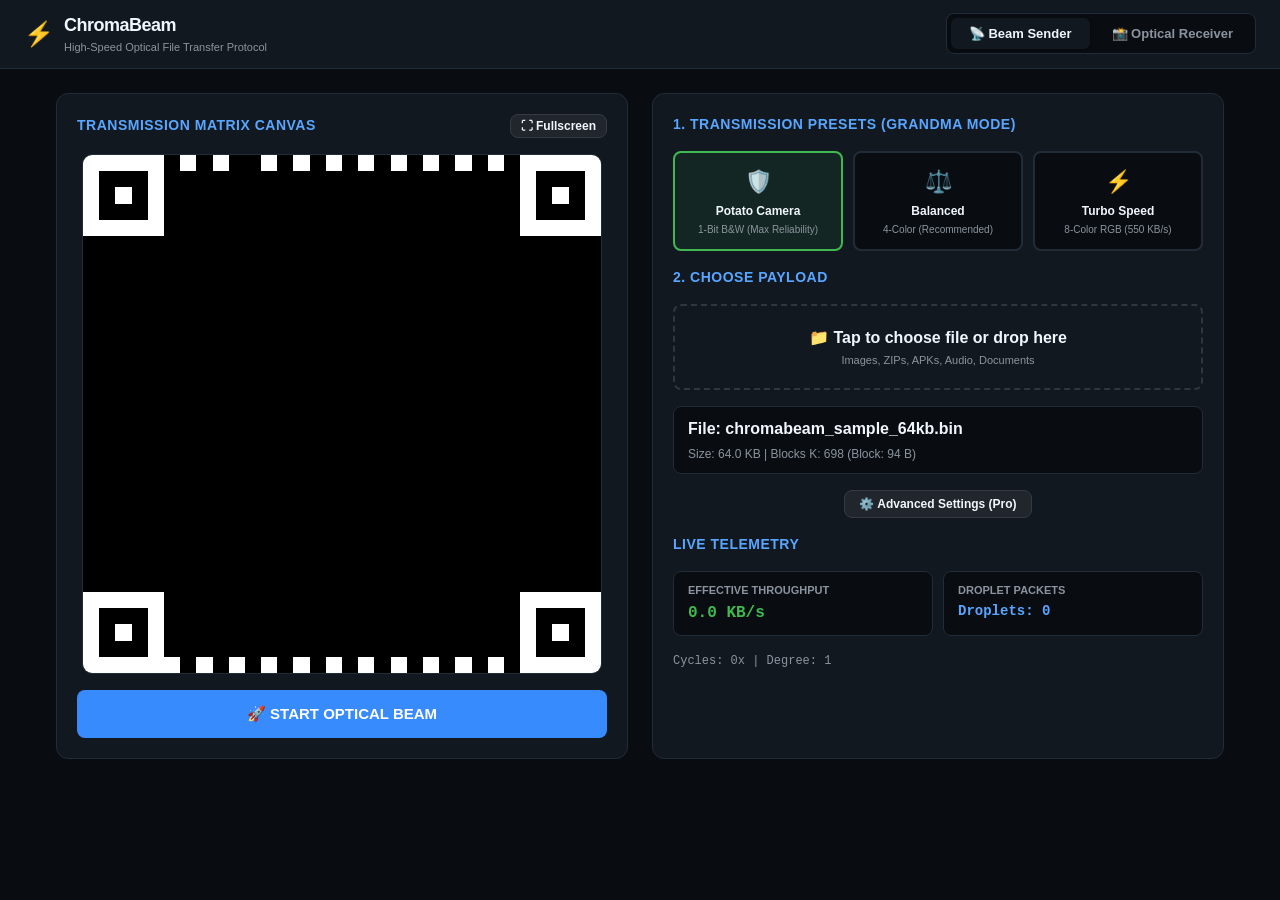
==== chromabeam_offline.html @ 7f6efbd4 "fix(vision): Replace broken 1D/contrast bounds with 2D cross-checked scanline locator and universal " ====
<!DOCTYPE html>
<html lang="en">
<head>
    <meta charset="UTF-8">
    <meta name="viewport" content="width=device-width, initial-scale=1.0">
    <title>ChromaBeam — High-Speed Optical File Transfer Protocol</title>
    <meta name="description" content="Ultra-fast optical file transfer through multi-mode animated matrix fountain codes across air-gapped screens and cameras.">
    <style>
/* ChromaBeam Web & Mobile Stylesheet */
:root {
    --bg-dark: #090d12;
    --card-bg: #121820;
    --card-border: #222b38;
    --accent-blue: #388bfd;
    --accent-blue-hover: #58a6ff;
    --accent-green: #2ea043;
    --accent-green-hover: #3fb950;
    --accent-red: #da3633;
    --accent-red-hover: #f85149;
    --text-primary: #f0f6fc;
    --text-secondary: #8b949e;
    --font-stack: -apple-system, BlinkMacSystemFont, "Segoe UI", Roboto, Helvetica, Arial, sans-serif;
    --font-mono: ui-monospace, SFMono-Regular, "SF Mono", Menlo, Consolas, "Liberation Mono", monospace;
}

* {
    box-sizing: border-box;
    margin: 0;
    padding: 0;
}

body {
    background-color: var(--bg-dark);
    color: var(--text-primary);
    font-family: var(--font-stack);
    line-height: 1.5;
    -webkit-font-smoothing: antialiased;
    min-height: 100vh;
    display: flex;
    flex-direction: column;
}

/* Header & Tab Navigation */
header {
    background-color: var(--card-bg);
    border-bottom: 1px solid var(--card-border);
    padding: 12px 24px;
    display: flex;
    align-items: center;
    justify-content: space-between;
    flex-wrap: wrap;
    gap: 16px;
}

.brand {
    display: flex;
    align-items: center;
    gap: 10px;
}

.brand-icon {
    font-size: 24px;
}

.brand-title {
    font-size: 18px;
    font-weight: 700;
    letter-spacing: -0.5px;
    color: var(--text-primary);
}

.brand-subtitle {
    font-size: 11px;
    color: var(--text-secondary);
    font-weight: 500;
}

.nav-tabs {
    display: flex;
    background: #090d12;
    border: 1px solid var(--card-border);
    border-radius: 8px;
    padding: 4px;
    gap: 4px;
}

.tab-btn {
    background: transparent;
    border: none;
    color: var(--text-secondary);
    padding: 8px 18px;
    border-radius: 6px;
    font-size: 13px;
    font-weight: 600;
    cursor: pointer;
    transition: all 0.15s ease;
}

.tab-btn.active {
    background: var(--card-bg);
    color: var(--text-primary);
    box-shadow: 0 1px 3px rgba(0, 0, 0, 0.4);
}

/* Main Container */
main {
    flex: 1;
    max-width: 1200px;
    width: 100%;
    margin: 0 auto;
    padding: 24px 16px;
}

.view-section {
    display: none;
}

.view-section.active {
    display: grid;
    grid-template-columns: 1fr 1fr;
    gap: 24px;
}

@media (max-width: 860px) {
    .view-section.active {
        grid-template-columns: 1fr;
    }
}

/* Cards & Surfaces */
.card {
    background-color: var(--card-bg);
    border: 1px solid var(--card-border);
    border-radius: 12px;
    padding: 20px;
    display: flex;
    flex-direction: column;
    gap: 16px;
}

.card-title {
    font-size: 14px;
    font-weight: 600;
    text-transform: uppercase;
    letter-spacing: 0.5px;
    color: var(--accent-blue-hover);
}

/* Display / Canvas Areas */
.canvas-wrapper {
    background: #000000;
    border: 1px solid var(--card-border);
    border-radius: 10px;
    display: flex;
    align-items: center;
    justify-content: center;
    overflow: hidden;
    position: relative;
    aspect-ratio: 1 / 1;
    width: 100%;
    max-width: 520px;
    margin: 0 auto;
}

#senderCanvas {
    width: 100%;
    height: 100%;
    image-rendering: pixelated;
    image-rendering: crisp-edges;
}

#receiverVideo, #receiverCanvas {
    position: absolute;
    width: 100%;
    height: 100%;
    object-fit: cover;
}

/* Grandma Preset Cards */
.preset-grid {
    display: grid;
    grid-template-columns: 1fr 1fr 1fr;
    gap: 10px;
}

.preset-card {
    background: #090d12;
    border: 2px solid var(--card-border);
    border-radius: 8px;
    padding: 12px 8px;
    text-align: center;
    cursor: pointer;
    transition: all 0.2s ease;
}

.preset-card:hover {
    border-color: var(--accent-blue);
}

.preset-card.active {
    border-color: var(--accent-green-hover);
    background: rgba(46, 160, 67, 0.1);
}

.preset-icon {
    font-size: 22px;
    margin-bottom: 4px;
}

.preset-name {
    font-size: 12px;
    font-weight: 700;
    color: var(--text-primary);
}

.preset-sub {
    font-size: 10px;
    color: var(--text-secondary);
    margin-top: 2px;
}

/* Form Controls & Buttons */
.btn {
    display: inline-flex;
    align-items: center;
    justify-content: center;
    gap: 8px;
    padding: 10px 18px;
    border-radius: 8px;
    font-size: 14px;
    font-weight: 600;
    cursor: pointer;
    border: 1px solid transparent;
    transition: all 0.15s ease;
}

.btn-primary {
    background-color: var(--accent-blue);
    color: #ffffff;
}

.btn-primary:hover {
    background-color: var(--accent-blue-hover);
}

.btn-success {
    background-color: var(--accent-green);
    color: #ffffff;
}

.btn-success:hover {
    background-color: var(--accent-green-hover);
}

.btn-danger {
    background-color: var(--accent-red);
    color: #ffffff;
}

.btn-danger:hover {
    background-color: var(--accent-red-hover);
}

.btn-secondary {
    background-color: #21262d;
    border-color: #363b42;
    color: var(--text-primary);
}

.btn-secondary:hover {
    background-color: #30363d;
}

.btn-lg {
    padding: 14px 24px;
    font-size: 15px;
    width: 100%;
}

.btn.active {
    background-color: var(--accent-red);
}

/* File Drop Zone */
.drop-zone {
    border: 2px dashed #30363d;
    border-radius: 8px;
    padding: 20px 16px;
    text-align: center;
    cursor: pointer;
    transition: border-color 0.2s ease;
}

.drop-zone.drag-active, .drop-zone:hover {
    border-color: var(--accent-blue);
    background: rgba(56, 139, 253, 0.05);
}

.drop-title {
    font-weight: 600;
    margin-bottom: 2px;
}

.drop-subtitle {
    font-size: 11px;
    color: var(--text-secondary);
}

/* Control Rows */
.control-row {
    display: flex;
    align-items: center;
    justify-content: space-between;
    gap: 12px;
}

select, input[type="range"] {
    background: #090d12;
    border: 1px solid var(--card-border);
    color: var(--text-primary);
    padding: 8px 12px;
    border-radius: 6px;
    outline: none;
    font-size: 13px;
}

/* Metrics & Telemetry Grid */
.telemetry-grid {
    display: grid;
    grid-template-columns: 1fr 1fr;
    gap: 10px;
}

.metric-box {
    background: #090d12;
    border: 1px solid var(--card-border);
    border-radius: 8px;
    padding: 10px 14px;
}

.metric-label {
    font-size: 11px;
    color: var(--text-secondary);
    text-transform: uppercase;
    font-weight: 600;
}

.metric-value {
    font-family: var(--font-mono);
    font-size: 16px;
    font-weight: 700;
    color: var(--accent-green-hover);
    margin-top: 2px;
}

/* Progress Bar */
.progress-container {
    background: #090d12;
    border: 1px solid var(--card-border);
    border-radius: 8px;
    height: 24px;
    overflow: hidden;
    position: relative;
}

.progress-fill {
    background: linear-gradient(90deg, #2ea043, #3fb950);
    height: 100%;
    width: 0%;
    transition: width 0.1s linear;
}

.progress-text {
    position: absolute;
    top: 0;
    left: 0;
    right: 0;
    bottom: 0;
    display: flex;
    align-items: center;
    justify-content: center;
    font-size: 12px;
    font-weight: 700;
    font-family: var(--font-mono);
}

/* Badges */
.badge-idle { color: var(--text-secondary); font-size: 12px; font-weight: 600; }
.badge-scanning { color: #f0883e; font-size: 12px; font-weight: 600; }
.badge-locked { color: var(--accent-green-hover); font-size: 12px; font-weight: 600; }
.badge-complete { color: #58a6ff; font-size: 12px; font-weight: 700; }

/* Real-Time Diagnostic Terminal Logger */
.log-terminal {
    background: #05080c;
    border: 1px solid #30363d;
    border-radius: 8px;
    padding: 10px;
    font-family: var(--font-mono);
    font-size: 11px;
    line-height: 1.45;
    color: #8b949e;
    height: 140px;
    overflow-y: auto;
    white-space: pre-wrap;
    word-break: break-all;
    box-shadow: inset 0 2px 6px rgba(0,0,0,0.5);
}

.log-entry { margin-bottom: 3px; }
.log-info { color: #58a6ff; }
.log-vision { color: #3fb950; }
.log-decode { color: #79c0ff; font-weight: 600; }
.log-warn { color: #d29922; }
.log-error { color: #f85149; font-weight: 700; }

.btn-sm {
    padding: 4px 10px;
    font-size: 11px;
    border-radius: 6px;
}


</style>
</head>
<body>
    <header>
        <div class="brand">
            <span class="brand-icon">⚡</span>
            <div>
                <h1 class="brand-title">ChromaBeam</h1>
                <p class="brand-subtitle">High-Speed Optical File Transfer Protocol</p>
            </div>
        </div>
        <nav class="nav-tabs" aria-label="Application Mode Tabs">
            <button id="tabSenderBtn" class="tab-btn active" onclick="switchView('sender')">📡 Beam Sender</button>
            <button id="tabReceiverBtn" class="tab-btn" onclick="switchView('receiver')">📸 Optical Receiver</button>
        </nav>
    </header>

    <main>
        <!-- ==================== SENDER VIEW ==================== -->
        <section id="senderView" class="view-section active">
            <!-- Left: Optical Canvas -->
            <div class="card">
                <div class="control-row">
                    <span class="card-title">Transmission Matrix Canvas</span>
                    <button class="btn btn-secondary" onclick="toggleSenderFullscreen()" style="padding: 4px 10px; font-size: 12px;">⛶ Fullscreen</button>
                </div>
                <div id="senderCanvasContainer" class="canvas-wrapper">
                    <canvas id="senderCanvas" width="480" height="480"></canvas>
                </div>
                <button id="senderStreamBtn" class="btn btn-primary btn-lg" onclick="toggleSenderStream()">🚀 START OPTICAL BEAM</button>
            </div>

            <!-- Right: Settings & Telemetry -->
            <div class="card">
                <span class="card-title">1. Transmission Presets (Grandma Mode)</span>
                <div class="preset-grid">
                    <div id="preset_potato" class="preset-card active" onclick="applyPreset('potato')">
                        <div class="preset-icon">🛡️</div>
                        <div class="preset-name">Potato Camera</div>
                        <div class="preset-sub">1-Bit B&W (Max Reliability)</div>
                    </div>
                    <div id="preset_balanced" class="preset-card" onclick="applyPreset('balanced')">
                        <div class="preset-icon">⚖️</div>
                        <div class="preset-name">Balanced</div>
                        <div class="preset-sub">4-Color (Recommended)</div>
                    </div>
                    <div id="preset_turbo" class="preset-card" onclick="applyPreset('turbo')">
                        <div class="preset-icon">⚡</div>
                        <div class="preset-name">Turbo Speed</div>
                        <div class="preset-sub">8-Color RGB (550 KB/s)</div>
                    </div>
                </div>

                <span class="card-title">2. Choose Payload</span>
                <div id="senderDropArea" class="drop-zone" onclick="document.getElementById('senderFileInput').click()">
                    <div class="drop-title">📁 Tap to choose file or drop here</div>
                    <div class="drop-subtitle">Images, ZIPs, APKs, Audio, Documents</div>
                    <input type="file" id="senderFileInput" style="display: none;">
                </div>

                <div class="metric-box">
                    <div id="senderFileLabel" style="font-weight: 600; word-break: break-all;">File: chromabeam_sample_64kb.bin</div>
                    <div id="senderSizeLabel" style="font-size: 12px; color: var(--text-secondary); margin-top: 4px;">Size: 64.0 KB</div>
                </div>

                <!-- Advanced Pro Settings Toggle -->
                <div style="text-align: center;">
                    <button id="proToggleBtn" class="btn btn-secondary" onclick="toggleProMode()" style="font-size: 12px; padding: 6px 14px;">⚙️ Advanced Settings (Pro)</button>
                </div>

                <div id="senderProSection" style="display: none; flex-direction: column; gap: 12px; border-top: 1px solid var(--card-border); padding-top: 12px;">
                    <div class="control-row">
                        <label for="senderModeSelect" style="font-size: 13px;">Color Depth:</label>
                        <select id="senderModeSelect" onchange="updateSenderColorMode(parseInt(this.value))">
                            <option value="0" selected>1-bit Monochrome (Black & White)</option>
                            <option value="1">2-bit 4-Color (K, R, G, W)</option>
                            <option value="2">3-bit 8-Color (JAB RGB)</option>
                        </select>
                    </div>

                    <div class="control-row">
                        <label for="senderGridSelect" style="font-size: 13px;">Matrix Density:</label>
                        <select id="senderGridSelect" onchange="updateSenderGridDensity(parseInt(this.value))">
                            <option value="32" selected>32x32 (Ultra Large Cells)</option>
                            <option value="48">48x48 (Balanced)</option>
                            <option value="64">64x64 (High Density)</option>
                        </select>
                    </div>

                    <div class="control-row">
                        <span id="senderFpsLabel" style="font-size: 13px;">Frame Rate: 15 FPS</span>
                        <input type="range" id="senderFpsRange" min="1" max="60" value="15" oninput="updateSenderFPS(parseInt(this.value))">
                    </div>
                </div>

                <span class="card-title">Live Telemetry</span>
                <div class="telemetry-grid">
                    <div class="metric-box">
                        <div class="metric-label">Effective Throughput</div>
                        <div id="senderRateVal" class="metric-value">0.0 KB/s</div>
                    </div>
                    <div class="metric-box">
                        <div class="metric-label">Droplet Packets</div>
                        <div id="senderDropletVal" class="metric-value" style="font-size: 14px; color: #58a6ff;">Droplets: 0</div>
                    </div>
                </div>
                <div id="senderCycleVal" style="font-size: 12px; color: var(--text-secondary); font-family: var(--font-mono);">Cycles: 0x | Degree: 1</div>
            </div>
        </section>

        <!-- ==================== RECEIVER VIEW ==================== -->
        <section id="receiverView" class="view-section">
            <!-- Left: Camera Viewfinder -->
            <div class="card">
                <div class="control-row">
                    <span class="card-title">Camera Optical Viewfinder</span>
                    <span id="receiverStatusBadge" class="badge-idle">● IDLE</span>
                </div>
                <div class="canvas-wrapper">
                    <video id="receiverVideo" playsinline muted autoplay style="opacity: 0;"></video>
                    <canvas id="receiverCanvas" width="640" height="640"></canvas>
                </div>
                <div style="display: flex; gap: 10px; margin-top: 10px;">
                    <button id="receiverStartBtn" class="btn btn-success btn-lg" style="flex: 1;" onclick="startReceiverCamera()">📸 START CAMERA RECEIVER</button>
                    <button id="receiverStopBtn" class="btn btn-danger btn-lg" style="flex: 1; display: none;" onclick="stopReceiverCamera()">🛑 STOP CAMERA</button>
                    <button id="receiverDebugToggleBtn" class="btn btn-secondary" onclick="toggleBinarizerView()" style="font-size: 12px; padding: 6px 12px;">👁️ Vision View</button>
                </div>
            </div>

            <!-- Right: Reception, Precision Progress & Diagnostic Log Stream -->
            <div class="card">
                <div class="control-row">
                    <span class="card-title">Fountain Solver Progress</span>
                    <span id="receiverBlockCountLabel" style="font-size: 11px; font-family: var(--font-mono); color: #58a6ff;">Solved: 0 / 0 Blocks</span>
                </div>

                <div class="progress-container" style="height: 28px;">
                    <div id="receiverProgressBar" class="progress-fill"></div>
                    <div id="receiverProgressLabel" class="progress-text">0.0000%</div>
                </div>

                <span class="card-title" style="margin-top: 12px;">Diagnostic Telemetry & Vision HUD</span>
                <div class="telemetry-grid">
                    <div class="metric-box">
                        <div class="metric-label">Camera / Worker FPS</div>
                        <div id="receiverFpsVal" class="metric-value">0 FPS</div>
                    </div>
                    <div class="metric-box">
                        <div class="metric-label">Droplets Received</div>
                        <div id="receiverDropletVal" class="metric-value" style="font-size: 13px; color: #58a6ff;">Caught: 0 (Drops: 0)</div>
                    </div>
                    <div class="metric-box">
                        <div class="metric-label">Vision Detector</div>
                        <div id="receiverDetectorVal" class="metric-value" style="font-size: 12px; color: #3fb950;">Idle</div>
                    </div>
                    <div class="metric-box">
                        <div class="metric-label">Luma & Contrast</div>
                        <div id="receiverLumaVal" class="metric-value" style="font-size: 12px; color: #d29922;">--</div>
                    </div>
                </div>

                <!-- Live Diagnostic Log Stream -->
                <div style="margin-top: 12px;">
                    <div class="control-row" style="margin-bottom: 6px;">
                        <span class="card-title" style="margin: 0; font-size: 12px;">Live Diagnostic Log Stream</span>
                        <div style="display: flex; gap: 6px;">
                            <button class="btn btn-secondary btn-sm" onclick="copyReceiverLogs()">📋 Copy Logs</button>
                            <button class="btn btn-secondary btn-sm" onclick="clearReceiverLogs()">🗑️ Clear</button>
                        </div>
                    </div>
                    <div id="receiverDebugLog" class="log-terminal">
[SYSTEM] ChromaBeam 3D Optical Scanner Ready.
[INFO] Waiting for camera start...
                    </div>
                </div>
            </div>
        </section>
    </main>

    <!-- Scripts (cache-busted v3) -->
    
    
    
    
    
    
    <script>
        function switchView(viewName) {
            const senderView = document.getElementById('senderView');
            const receiverView = document.getElementById('receiverView');
            const tabSenderBtn = document.getElementById('tabSenderBtn');
            const tabReceiverBtn = document.getElementById('tabReceiverBtn');

            if (viewName === 'sender') {
                senderView.classList.add('active');
                receiverView.classList.remove('active');
                tabSenderBtn.classList.add('active');
                tabReceiverBtn.classList.remove('active');
                if (receiverRunning) stopReceiverCamera();
            } else {
                senderView.classList.remove('active');
                receiverView.classList.add('active');
                tabSenderBtn.classList.remove('active');
                tabReceiverBtn.classList.add('active');
                if (senderIsStreaming) toggleSenderStream();
            }
        }

        window.addEventListener('DOMContentLoaded', () => {
            initSender();
            initReceiver();
        });
    </script>
<script id="scanner-worker-src" type="text/plain">
/* ChromaBeam Standalone Offline Web Worker Engine */

/* --- Worker Dep: fountain.js --- */
/**
 * ChromaBeam JavaScript Luby Transform (LT) Fountain Code Implementation
 * Matches Python Mulberry32 PRNG, Robust Soliton distribution, and peeling/GF(2) solver.
 */

class Mulberry32 {
    constructor(seed) {
        this.state = seed >>> 0;
    }

    nextUint32() {
        this.state = (this.state + 0x6D2B79F5) >>> 0;
        let t = this.state;
        t = Math.imul(t ^ (t >>> 15), t | 1) >>> 0;
        t ^= (t + Math.imul(t ^ (t >>> 7), t | 61)) >>> 0;
        return (t ^ (t >>> 14)) >>> 0;
    }

    nextFloat() {
        return this.nextUint32() / 4294967296.0;
    }

    randInt(low, high) {
        if (low >= high) return low;
        return low + (this.nextUint32() % (high - low + 1));
    }
}

function getRobustSolitonCDF(K, c = 0.1, delta = 0.05) {
    if (K === 1) return [1.0];

    const rho = new Float64Array(K + 1);
    rho[1] = 1.0 / K;
    for (let d = 2; d <= K; d++) {
        rho[d] = 1.0 / (d * (d - 1));
    }

    const R = c * Math.log(K / delta) * Math.sqrt(K);
    const tau = new Float64Array(K + 1);
    const kOverR = R > 0 ? Math.round(K / R) : K;

    for (let d = 1; d <= K; d++) {
        if (d < kOverR) {
            tau[d] = R / (d * K);
        } else if (d === kOverR) {
            tau[d] = (R * Math.log(R / delta)) / K;
        } else {
            tau[d] = 0.0;
        }
    }

    const mu = new Float64Array(K + 1);
    let total = 0.0;
    for (let d = 1; d <= K; d++) {
        mu[d] = rho[d] + tau[d];
        total += mu[d];
    }
    if (total <= 0) total = 1.0;

    const cdf = new Float64Array(K + 1);
    let cum = 0.0;
    for (let d = 1; d <= K; d++) {
        cum += mu[d] / total;
        cdf[d] = cum;
    }
    cdf[K] = 1.0;
    return cdf;
}

function sampleDegree(prng, cdf, K) {
    if (K <= 1) return 1;
    const r = prng.nextFloat();
    for (let d = 1; d <= K; d++) {
        if (r <= cdf[d]) return d;
    }
    return K;
}

function getDropletIndices(seed, K) {
    if (K <= 1) return { degree: 1, indices: [0] };
    if (seed < K) return { degree: 1, indices: [seed] };

    const prng = new Mulberry32(seed);
    const cdf = getRobustSolitonCDF(K);
    const degree = sampleDegree(prng, cdf, K);

    const indicesSet = new Set();
    while (indicesSet.size < degree) {
        const idx = prng.randInt(0, K - 1);
        indicesSet.add(idx);
    }
    return { degree, indices: Array.from(indicesSet).sort((a, b) => a - b) };
}

class LTEncoder {
    constructor(uint8Data, blockSize = 256) {
        this.rawData = uint8Data;
        this.blockSize = blockSize;
        this.totalSize = uint8Data.length;
        this.K = Math.max(1, Math.ceil(this.totalSize / this.blockSize));

        this.blocks = [];
        for (let i = 0; i < this.K; i++) {
            const chunk = new Uint8Array(this.blockSize);
            const start = i * this.blockSize;
            const end = Math.min(start + this.blockSize, this.totalSize);
            chunk.set(this.rawData.subarray(start, end));
            this.blocks.push(chunk);
        }
    }

    generateDroplet(seed) {
        const { degree, indices } = getDropletIndices(seed, this.K);
        const payload = new Uint8Array(this.blockSize);
        payload.set(this.blocks[indices[0]]);

        for (let k = 1; k < indices.length; k++) {
            const other = this.blocks[indices[k]];
            for (let j = 0; j < this.blockSize; j++) {
                payload[j] ^= other[j];
            }
        }
        return { degree, indices, payload };
    }
}

class LTDecoder {
    constructor(K, blockSize, totalFilesize) {
        this.K = K;
        this.blockSize = blockSize;
        this.totalFilesize = totalFilesize;
        this.solvedBlocks = new Map(); // idx -> Uint8Array
        this.basis = new Map();        // pivot -> { indices: Set, data: Uint8Array }
        this.receivedCount = 0;
        this.isComplete = false;
    }

    addDroplet(seed, payloadUint8) {
        if (this.isComplete) return true;
        if (payloadUint8.length !== this.blockSize) return false;

        this.receivedCount++;
        const { degree, indices } = getDropletIndices(seed, this.K);
        let curIndices = new Set(indices);
        let curData = new Uint8Array(payloadUint8);

        // 1. Reduce with already solved singletons
        for (const [solvedIdx, solvedData] of this.solvedBlocks) {
            if (curIndices.has(solvedIdx)) {
                curIndices.delete(solvedIdx);
                for (let j = 0; j < this.blockSize; j++) curData[j] ^= solvedData[j];
            }
        }

        if (curIndices.size === 0) return this._checkComplete();

        // 2. Incremental GF(2) elimination into basis
        while (curIndices.size > 0) {
            let pivot = Math.min(...curIndices);
            if (this.basis.has(pivot)) {
                const basisRow = this.basis.get(pivot);
                // Symmetric difference
                const newIndices = new Set();
                for (const elem of curIndices) if (!basisRow.indices.has(elem)) newIndices.add(elem);
                for (const elem of basisRow.indices) if (!curIndices.has(elem)) newIndices.add(elem);
                curIndices = newIndices;

                for (let j = 0; j < this.blockSize; j++) curData[j] ^= basisRow.data[j];
            } else {
                this.basis.set(pivot, { indices: curIndices, data: curData });
                break;
            }
        }

        // 3. Back-substitute and extract newly solved singletons
        this._reduceBasis();
        return this._checkComplete();
    }

    _reduceBasis() {
        let changed = true;
        while (changed) {
            changed = false;
            for (const [pivot, row] of Array.from(this.basis.entries())) {
                for (const solvedIdx of Array.from(row.indices)) {
                    if (this.solvedBlocks.has(solvedIdx)) {
                        row.indices.delete(solvedIdx);
                        const solvedData = this.solvedBlocks.get(solvedIdx);
                        for (let j = 0; j < this.blockSize; j++) row.data[j] ^= solvedData[j];
                        changed = true;
                    }
                }

                if (row.indices.size === 0) {
                    this.basis.delete(pivot);
                } else if (row.indices.size === 1) {
                    const singleIdx = row.indices.values().next().value;
                    if (!this.solvedBlocks.has(singleIdx)) {
                        this.solvedBlocks.set(singleIdx, new Uint8Array(row.data));
                        this.basis.delete(pivot);
                        changed = true;
                    }
                }
            }
        }
    }

    _checkComplete() {
        if (this.solvedBlocks.size >= this.K) {
            this.isComplete = true;
            return true;
        }
        return false;
    }

    getProgress() {
        return this.solvedBlocks.size / this.K;
    }

    reconstructData() {
        if (this.solvedBlocks.size < this.K) return null;
        const out = new Uint8Array(this.K * this.blockSize);
        for (let i = 0; i < this.K; i++) {
            if (!this.solvedBlocks.has(i)) return null;
            out.set(this.solvedBlocks.get(i), i * this.blockSize);
        }
        return out.subarray(0, this.totalFilesize);
    }
}


/* --- Worker Dep: protocol.js --- */
/**
 * ChromaBeam JavaScript Protocol Serializer & CRC32
 */

const MAGIC_INT = 0x4342; // 'CB'
const HEADER_SIZE = 12;

// Standard CRC32 table
const CRC_TABLE = new Uint32Array(256);
for (let i = 0; i < 256; i++) {
    let c = i;
    for (let k = 0; k < 8; k++) {
        c = ((c & 1) ? (0xEDB88320 ^ (c >>> 1)) : (c >>> 1));
    }
    CRC_TABLE[i] = c >>> 0;
}

function computeCRC32(uint8Array) {
    let crc = 0xFFFFFFFF;
    for (let i = 0; i < uint8Array.length; i++) {
        crc = (crc >>> 8) ^ CRC_TABLE[(crc ^ uint8Array[i]) & 0xFF];
    }
    return (crc ^ 0xFFFFFFFF) >>> 0;
}

function packPacket(fileId, totalBlocks, blockSize, seed, payloadUint8) {
    const packet = new Uint8Array(HEADER_SIZE + blockSize + 4);
    const view = new DataView(packet.buffer);

    view.setUint16(0, MAGIC_INT, false);
    view.setUint16(2, fileId & 0xFFFF, false);
    view.setUint16(4, totalBlocks & 0xFFFF, false);
    view.setUint16(6, blockSize & 0xFFFF, false);
    view.setUint32(8, seed >>> 0, false);

    packet.set(payloadUint8, HEADER_SIZE);

    const crc = computeCRC32(payloadUint8);
    view.setUint32(HEADER_SIZE + blockSize, crc, false);

    return packet;
}

function unpackPacket(rawUint8) {
    if (rawUint8.length < HEADER_SIZE + 4) return null;
    const view = new DataView(rawUint8.buffer, rawUint8.byteOffset, rawUint8.byteLength);

    const magic = view.getUint16(0, false);
    if (magic !== MAGIC_INT) return null;

    const fileId = view.getUint16(2, false);
    const totalBlocks = view.getUint16(4, false);
    const blockSize = view.getUint16(6, false);
    const seed = view.getUint32(8, false);

    if (rawUint8.length < HEADER_SIZE + blockSize + 4) return null;

    const payload = rawUint8.subarray(HEADER_SIZE, HEADER_SIZE + blockSize);
    const expectedCrc = view.getUint32(HEADER_SIZE + blockSize, false);

    const actualCrc = computeCRC32(payload);
    if (actualCrc !== expectedCrc) return null; // Corrupted frame

    return {
        header: { fileId, totalBlocks, blockSize, seed },
        payload
    };
}

function packFileMetadata(filename, filesize, mimeType = "application/octet-stream") {
    const enc = new TextEncoder();
    const nameBytes = enc.encode(filename).subarray(0, 255);
    const mimeBytes = enc.encode(mimeType).subarray(0, 64);

    const out = new Uint8Array(4 + 1 + nameBytes.length + 1 + mimeBytes.length);
    const view = new DataView(out.buffer);

    view.setUint32(0, filesize, false);
    out[4] = nameBytes.length;
    out.set(nameBytes, 5);
    const offset = 5 + nameBytes.length;
    out[offset] = mimeBytes.length;
    out.set(mimeBytes, offset + 1);

    return out;
}

function unpackFileMetadata(uint8Array) {
    if (uint8Array.length < 6) return null;
    const view = new DataView(uint8Array.buffer, uint8Array.byteOffset, uint8Array.byteLength);
    const filesize = view.getUint32(0, false);
    const nameLen = uint8Array[4];
    if (uint8Array.length < 5 + nameLen + 1) return null;

    const dec = new TextDecoder();
    const filename = dec.decode(uint8Array.subarray(5, 5 + nameLen));
    const offset = 5 + nameLen;
    const mimeLen = uint8Array[offset];
    if (uint8Array.length < offset + 1 + mimeLen) return null;

    const mimeType = dec.decode(uint8Array.subarray(offset + 1, offset + 1 + mimeLen));
    const metadataHeaderLen = offset + 1 + mimeLen;
    return { filename, filesize, mimeType, metadataHeaderLen };
}


/* --- Worker Dep: matrix.js --- */
/**
 * ChromaBeam Multi-Mode Optical Matrix Engine (JS)
 */

const PALETTES = {
    0: [ [0, 0, 0], [255, 255, 255] ], // 1-bit B&W
    1: [ [0, 0, 0], [255, 50, 50], [50, 255, 50], [255, 255, 255] ], // 2-bit 4-Color
    2: [ // 3-bit 8-Color RGB
        [0, 0, 0], [0, 0, 255], [0, 255, 0], [0, 255, 255],
        [255, 0, 0], [255, 0, 255], [255, 255, 0], [255, 255, 255]
    ]
};

const JS_ANCHOR_SIZE = 5;

class JSColorMatrixLayout {
    constructor(gridSize = 48, colorMode = 2) {
        this.gridSize = gridSize;
        this.colorMode = colorMode;
        this.anchorSize = JS_ANCHOR_SIZE;
        this.palette = PALETTES[colorMode] || PALETTES[2];
        this.bitsPerCell = (colorMode === 0) ? 1 : (colorMode === 1 ? 2 : 3);

        this.dataCoords = [];
        this.calCells = [];
        this.timingCells = [];

        const s = this.anchorSize;
        const N = this.gridSize;

        // 1. Calibration cells (Top row: s to s + 5)
        const calEnd = Math.min(N - s, s + 5);
        for (let c = s; c < calEnd; c++) {
            this.calCells.push({ r: 0, c });
        }

        // 2. Timing tracks
        for (let c = calEnd; c < N - s; c++) {
            this.timingCells.push({ r: 0, c, colorIdx: (c % 2) ? (this.palette.length - 1) : 0 });
        }
        for (let c = s; c < N - s; c++) {
            this.timingCells.push({ r: N - 1, c, colorIdx: (c % 2) ? (this.palette.length - 1) : 0 });
        }

        // 3. Data cells
        for (let r = 0; r < N; r++) {
            for (let c = 0; c < N; c++) {
                const inTL = (r < s && c < s);
                const inTR = (r < s && c >= N - s);
                const inBL = (r >= N - s && c < s);
                const inBR = (r >= N - s && c >= N - s);
                const inTopBorder = (r === 0 && c >= s && c < N - s);
                const inBotBorder = (r === N - 1 && c >= s && c < N - s);

                if (!inTL && !inTR && !inBL && !inBR && !inTopBorder && !inBotBorder) {
                    this.dataCoords.push({ r, c });
                }
            }
        }

        this.numDataCells = this.dataCoords.length;
        this.maxPayloadBits = this.numDataCells * this.bitsPerCell;
        this.maxPayloadBytes = Math.floor(this.maxPayloadBits / 8);
    }

    get anchorCenters() {
        const N = this.gridSize;
        const c = 2.5 / N;
        return [
            { x: c, y: c },              // Top-Left
            { x: 1 - c, y: c },          // Top-Right
            { x: 1 - c, y: 1 - c },      // Bottom-Right
            { x: c, y: 1 - c }           // Bottom-Left
        ];
    }

    renderAnchors(grid2D) {
        const s = this.anchorSize;
        const N = this.gridSize;
        const white = this.palette.length - 1;
        const black = 0;

        // 1:1:1:1:1 Concentric square anchors
        // Standardized White center dots (1x1 at centroid) across all 4 corners for binarization invariance.

        // TL (Center dot at (2, 2))
        for (let r = 0; r < s; r++) for (let c = 0; c < s; c++) grid2D[r][c] = white;
        for (let r = 1; r < s - 1; r++) for (let c = 1; c < s - 1; c++) grid2D[r][c] = black;
        grid2D[2][2] = white;

        // TR (Center dot at (2, N-3))
        for (let r = 0; r < s; r++) for (let c = N - s; c < N; c++) grid2D[r][c] = white;
        for (let r = 1; r < s - 1; r++) for (let c = N - s + 1; c < N - 1; c++) grid2D[r][c] = black;
        grid2D[2][N - 3] = white;

        // BR (Center dot at (N-3, N-3))
        for (let r = N - s; r < N; r++) for (let c = N - s; c < N; c++) grid2D[r][c] = white;
        for (let r = N - s + 1; r < N - 1; r++) for (let c = N - s + 1; c < N - 1; c++) grid2D[r][c] = black;
        grid2D[N - 3][N - 3] = white;

        // BL (Center dot at (N-3, 2))
        for (let r = N - s; r < N; r++) for (let c = 0; c < s; c++) grid2D[r][c] = white;
        for (let r = N - s + 1; r < N - 1; r++) for (let c = 1; c < s - 1; c++) grid2D[r][c] = black;
        grid2D[N - 3][2] = white;

        // Calibration swatches
        let calIdxs = (this.colorMode === 2) ? [0, 4, 2, 1, 7] : ((this.colorMode === 1) ? [0, 1, 2, 3] : [0, 1, 0, 1]);
        for (let i = 0; i < Math.min(this.calCells.length, calIdxs.length); i++) {
            const { r, c } = this.calCells[i];
            grid2D[r][c] = Math.min(calIdxs[i], this.palette.length - 1);
        }

        // Timing tracks
        for (const { r, c, colorIdx } of this.timingCells) {
            grid2D[r][c] = colorIdx;
        }
    }
}

function bytesToGridIndices(uint8Data, layout) {
    const N = layout.gridSize;
    const grid2D = Array.from({ length: N }, () => new Uint8Array(N));
    layout.renderAnchors(grid2D);

    const bits = [];
    for (let i = 0; i < uint8Data.length; i++) {
        const b = uint8Data[i];
        for (let k = 7; k >= 0; k--) bits.push((b >> k) & 1);
    }

    const bpc = layout.bitsPerCell;
    while (bits.length % bpc !== 0) bits.push(0);

    const numChunks = Math.floor(bits.length / bpc);
    const numToDraw = Math.min(numChunks, layout.numDataCells);

    for (let i = 0; i < numToDraw; i++) {
        let colorIdx = 0;
        if (bpc === 1) {
            colorIdx = bits[i];
        } else if (bpc === 2) {
            colorIdx = (bits[i * 2] << 1) | bits[i * 2 + 1];
        } else {
            colorIdx = (bits[i * 3] << 2) | (bits[i * 3 + 1] << 1) | bits[i * 3 + 2];
        }
        const { r, c } = layout.dataCoords[i];
        grid2D[r][c] = colorIdx;
    }

    return grid2D;
}

function gridIndicesToBytes(grid2D, layout) {
    const bits = [];
    const bpc = layout.bitsPerCell;

    for (let i = 0; i < layout.numDataCells; i++) {
        const { r, c } = layout.dataCoords[i];
        const colorIdx = grid2D[r][c];
        if (bpc === 1) {
            bits.push(colorIdx & 1);
        } else if (bpc === 2) {
            bits.push((colorIdx >> 1) & 1);
            bits.push(colorIdx & 1);
        } else {
            bits.push((colorIdx >> 2) & 1);
            bits.push((colorIdx >> 1) & 1);
            bits.push(colorIdx & 1);
        }
    }

    const numBytes = Math.floor(bits.length / 8);
    const out = new Uint8Array(numBytes);
    for (let i = 0; i < numBytes; i++) {
        let b = 0;
        for (let k = 0; k < 8; k++) {
            b = (b << 1) | bits[i * 8 + k];
        }
        out[i] = b;
    }
    return out;
}

if (typeof module !== 'undefined' && module.exports) {
    module.exports = {
        PALETTES,
        JS_ANCHOR_SIZE,
        JSColorMatrixLayout,
        bytesToGridIndices,
        gridIndicesToBytes
    };
}


/* --- Worker Dep: vision_engine.js --- */
/**
 * ChromaBeam Pure JavaScript 3D Perspective & Computer Vision Engine v3
 * 
 * Features:
 * - Direct 4-Anchor 3D Homography (DLT Solver)
 * - 2D Cross-Checked 1:1:1:1:1 Scanline Locator (Horizontal + Vertical Verification)
 * - Multi-Thresholding Strategy (Adaptive Otsu + Delta sweeps)
 * - 360° 4-Way Rotation Invariance (0°, 90°, 180°, 270°)
 * - Subpixel Anti-Aliased Cell Sampling
 * - Zero Desktop UI Contamination (Locks strictly to matrix anchors)
 */

function solve8x8(A, b) {
    const n = 8;
    const M = Array.from({ length: n }, (_, i) => [...A[i], b[i]]);

    for (let i = 0; i < n; i++) {
        let maxRow = i;
        for (let k = i + 1; k < n; k++) {
            if (Math.abs(M[k][i]) > Math.abs(M[maxRow][i])) maxRow = k;
        }
        [M[i], M[maxRow]] = [M[maxRow], M[i]];

        if (Math.abs(M[i][i]) < 1e-12) return null;

        for (let k = i + 1; k < n; k++) {
            const factor = M[k][i] / M[i][i];
            for (let j = i; j <= n; j++) {
                M[k][j] -= factor * M[i][j];
            }
        }
    }

    const x = new Float64Array(n);
    for (let i = n - 1; i >= 0; i--) {
        let sum = M[i][n];
        for (let j = i + 1; j < n; j++) sum -= M[i][j] * x[j];
        x[i] = sum / M[i][i];
    }
    return x;
}

class ProjectiveTransform {
    constructor(srcPts, dstPts) {
        // If 4 arguments are passed (legacy: p0, p1, p2, p3), map unit square to quad
        if (arguments.length === 4) {
            const p0 = arguments[0], p1 = arguments[1], p2 = arguments[2], p3 = arguments[3];
            srcPts = [{ u: 0, v: 0 }, { u: 1, v: 0 }, { u: 1, v: 1 }, { u: 0, v: 1 }];
            dstPts = [p0, p1, p2, p3];
        }

        const A = [];
        const b = [];

        for (let i = 0; i < 4; i++) {
            const u = srcPts[i].u !== undefined ? srcPts[i].u : srcPts[i].x;
            const v = srcPts[i].v !== undefined ? srcPts[i].v : srcPts[i].y;
            const x = dstPts[i].x;
            const y = dstPts[i].y;

            A.push([u, v, 1, 0, 0, 0, -x * u, -x * v]);
            b.push(x);
            A.push([0, 0, 0, u, v, 1, -y * u, -y * v]);
            b.push(y);
        }

        const h = solve8x8(A, b);
        if (!h) {
            this.valid = false;
            return;
        }

        this.valid = true;
        this.h00 = h[0]; this.h01 = h[1]; this.h02 = h[2];
        this.h10 = h[3]; this.h11 = h[4]; this.h12 = h[5];
        this.h20 = h[6]; this.h21 = h[7];
    }

    transform(u, v) {
        if (!this.valid) return { x: 0, y: 0 };
        const W = this.h20 * u + this.h21 * v + 1.0;
        if (Math.abs(W) < 1e-9) return { x: 0, y: 0 };
        return {
            x: (this.h00 * u + this.h01 * v + this.h02) / W,
            y: (this.h10 * u + this.h11 * v + this.h12) / W
        };
    }
}

/**
 * Rotates a 2D array grid by 0, 90, 180, or 270 degrees clockwise.
 */
function rotateGrid2D(grid2D, rotationSteps) {
    const N = grid2D.length;
    const rot = (rotationSteps % 4 + 4) % 4;
    if (rot === 0) return grid2D;

    const out = Array.from({ length: N }, () => new Uint8Array(N));
    for (let r = 0; r < N; r++) {
        for (let c = 0; c < N; c++) {
            if (rot === 1) {
                out[c][N - 1 - r] = grid2D[r][c]; // 90 deg clockwise
            } else if (rot === 2) {
                out[N - 1 - r][N - 1 - c] = grid2D[r][c]; // 180 deg upside-down
            } else if (rot === 3) {
                out[N - 1 - c][r] = grid2D[r][c]; // 270 deg clockwise
            }
        }
    }
    return out;
}

/**
 * Samples a grid using projective homography mapping.
 * If quad.isAnchorCenters is true, maps canonical layout.anchorCenters directly to the 4 corners.
 */
function sampleQuadGrid(imgData, w, h, quad, layout, customThreshold = null) {
    const N = layout.gridSize;
    const colorMode = layout.colorMode;
    const palette = layout.palette;
    const data = imgData.data;

    let transform;
    if (quad.isAnchorCenters && layout.anchorCenters) {
        transform = new ProjectiveTransform(layout.anchorCenters, quad);
    } else {
        transform = new ProjectiveTransform(
            [{ u: 0, v: 0 }, { u: 1, v: 0 }, { u: 1, v: 1 }, { u: 0, v: 1 }],
            quad
        );
    }

    const grid2D = Array.from({ length: N }, () => new Uint8Array(N));

    let minLuma = 255;
    let maxLuma = 0;
    let lumaThreshold = 128;

    // Fast sampling pass to compute luminance distribution & Otsu threshold
    if (colorMode === 0) {
        if (customThreshold !== null) {
            lumaThreshold = customThreshold;
        } else {
            const samples = [];
            const step = Math.max(1, Math.floor(N / 8));
            for (let r = 0; r < N; r += step) {
                for (let c = 0; c < N; c += step) {
                    const pt = transform.transform((c + 0.5) / N, (r + 0.5) / N);
                    const px = Math.floor(pt.x);
                    const py = Math.floor(pt.y);
                    if (px >= 0 && px < w && py >= 0 && py < h) {
                        const idx = (py * w + px) * 4;
                        const luma = 0.299 * data[idx] + 0.587 * data[idx + 1] + 0.114 * data[idx + 2];
                        samples.push(luma);
                        if (luma < minLuma) minLuma = luma;
                        if (luma > maxLuma) maxLuma = luma;
                    }
                }
            }
            if (samples.length > 10) {
                lumaThreshold = calculateOtsuFromLumaArray(samples);
            }
        }
    }

    // Main cell sampling pass
    for (let r = 0; r < N; r++) {
        const v = (r + 0.5) / N;
        for (let c = 0; c < N; c++) {
            const u = (c + 0.5) / N;

            const pt = transform.transform(u, v);
            const cx = pt.x;
            const cy = pt.y;

            const ptRight = transform.transform((c + 1.0) / N, v);
            const cellRadius = Math.max(1.0, Math.hypot(ptRight.x - cx, ptRight.y - cy) * 0.22);

            let avgR = 0, avgG = 0, avgB = 0, count = 0;
            const offsets = [-cellRadius, 0, cellRadius];

            for (const dy of offsets) {
                for (const dx of offsets) {
                    const px = Math.floor(cx + dx);
                    const py = Math.floor(cy + dy);
                    if (px >= 0 && px < w && py >= 0 && py < h) {
                        const idx = (py * w + px) * 4;
                        avgR += data[idx];
                        avgG += data[idx + 1];
                        avgB += data[idx + 2];
                        count++;
                    }
                }
            }

            if (count > 0) {
                avgR /= count;
                avgG /= count;
                avgB /= count;
            }

            if (colorMode === 0) {
                const luma = 0.299 * avgR + 0.587 * avgG + 0.114 * avgB;
                grid2D[r][c] = (luma > lumaThreshold) ? 1 : 0;
            } else {
                let bestIdx = 0;
                let minDist = Infinity;
                for (let k = 0; k < palette.length; k++) {
                    const [pr, pg, pb] = palette[k];
                    const dist = (avgR - pr) ** 2 + (avgG - pg) ** 2 + (avgB - pb) ** 2;
                    if (dist < minDist) {
                        minDist = dist;
                        bestIdx = k;
                    }
                }
                grid2D[r][c] = bestIdx;
            }
        }
    }

    return {
        grid2D,
        lumaThreshold,
        minLuma: Math.round(minLuma),
        maxLuma: Math.round(maxLuma),
        contrast: Math.max(0, Math.round(maxLuma - minLuma))
    };
}

function calculateOtsuFromLumaArray(samples) {
    const histogram = new Uint32Array(256);
    for (let i = 0; i < samples.length; i++) {
        histogram[Math.min(255, Math.max(0, Math.floor(samples[i])))]++;
    }

    let sumTotal = 0;
    for (let i = 0; i < 256; i++) sumTotal += i * histogram[i];

    let sumBg = 0, weightBg = 0, maxVariance = 0, threshold = 128;
    const totalCount = samples.length;

    for (let t = 0; t < 256; t++) {
        weightBg += histogram[t];
        if (weightBg === 0) continue;
        const weightFg = totalCount - weightBg;
        if (weightFg === 0) break;

        sumBg += t * histogram[t];
        const meanBg = sumBg / weightBg;
        const meanFg = (sumTotal - sumBg) / weightFg;
        const variance = weightBg * weightFg * (meanBg - meanFg) ** 2;

        if (variance > maxVariance) {
            maxVariance = variance;
            threshold = t;
        }
    }

    return threshold;
}

/**
 * Universal Quad & Finder Pattern Detector.
 * Returns { quad, method, confidence }
 */
function detectOpticalQuad(imgData, w, h, guideRect) {
    const data = imgData.data;

    // 1. Primary Pass: 2D Cross-Checked 1:1:1:1:1 Finder Pattern Detection
    const anchors = find2DAnchorQuad(data, w, h);
    if (anchors && anchors.length === 4) {
        anchors.isAnchorCenters = true;
        return { quad: anchors, method: '4-Anchor 3D Homography', confidence: 0.98 };
    }

    // 2. Fallback: Guide Region Quad
    const gx = guideRect ? guideRect.x : Math.floor(w * 0.1);
    const gy = guideRect ? guideRect.y : Math.floor(h * 0.1);
    const gw = guideRect ? guideRect.w : Math.floor(w * 0.8);
    const gh = guideRect ? guideRect.h : Math.floor(h * 0.8);

    const defaultQuad = [
        { x: gx, y: gy },
        { x: gx + gw, y: gy },
        { x: gx + gw, y: gy + gh },
        { x: gx, y: gy + gh }
    ];
    defaultQuad.isAnchorCenters = false;
    return { quad: defaultQuad, method: 'Viewfinder ROI', confidence: 0.40 };
}

function find2DAnchorQuad(data, w, h) {
    // 1. Fast Grayscale Conversion
    const gray = new Uint8Array(w * h);
    for (let i = 0; i < w * h; i++) {
        const idx = i * 4;
        gray[i] = (data[idx] * 77 + data[idx + 1] * 150 + data[idx + 2] * 29) >> 8;
    }

    // 2. Sample 2D Otsu Threshold
    const hist = new Int32Array(256);
    let sampleCount = 0;
    for (let y = 0; y < h; y += 4) {
        for (let x = 0; x < w; x += 4) {
            hist[gray[y * w + x]]++;
            sampleCount++;
        }
    }

    let sumTotal = 0;
    for (let i = 0; i < 256; i++) sumTotal += i * hist[i];
    let sumBg = 0, weightBg = 0, maxVar = 0, globalThresh = 128;

    for (let t = 0; t < 256; t++) {
        weightBg += hist[t];
        if (weightBg === 0) continue;
        const weightFg = sampleCount - weightBg;
        if (weightFg === 0) break;

        sumBg += t * hist[t];
        const meanBg = sumBg / weightBg;
        const meanFg = (sumTotal - sumBg) / weightFg;
        const variance = weightBg * weightFg * (meanBg - meanFg) * (meanBg - meanFg);
        if (variance > maxVar) {
            maxVar = variance;
            globalThresh = t;
        }
    }

    const thresholdsToTry = [
        globalThresh,
        Math.max(20, globalThresh - 25),
        Math.min(235, globalThresh + 25)
    ];

    const allCandidates = [];

    // 3. Scanline Search with 2D Vertical Verification
    for (const T of thresholdsToTry) {
        const stepY = 3;
        for (let y = 10; y < h - 10; y += stepY) {
            let stateCount = [0, 0, 0, 0, 0];
            let currentState = 0;
            let lastColor = (gray[y * w + 10] > T) ? 1 : 0;

            for (let x = 10; x < w - 10; x++) {
                const color = (gray[y * w + x] > T) ? 1 : 0;
                if (color === lastColor) {
                    stateCount[currentState]++;
                } else {
                    if (currentState < 4) {
                        currentState++;
                        stateCount[currentState] = 1;
                    } else {
                        // Check 1:1:1:1:1 ratio
                        if (checkRatio11111(stateCount, w)) {
                            const totalW = stateCount[0] + stateCount[1] + stateCount[2] + stateCount[3] + stateCount[4];
                            const centerX = x - stateCount[4] - stateCount[3] - Math.floor(stateCount[2] / 2);

                            // Cross-validate vertically
                            const vertRes = checkVerticalCrossSection(gray, w, h, centerX, y, T, totalW);
                            if (vertRes) {
                                allCandidates.push({
                                    x: centerX,
                                    y: vertRes.centerY,
                                    size: (totalW + vertRes.totalH) / 2
                                });
                            }
                        }
                        stateCount[0] = stateCount[2];
                        stateCount[1] = stateCount[3];
                        stateCount[2] = stateCount[4];
                        stateCount[3] = 1;
                        stateCount[4] = 0;
                        currentState = 3;
                    }
                    lastColor = color;
                }
            }
        }
    }

    if (allCandidates.length < 4) return null;

    // 4. Cluster Anchor Points
    const clusters = [];
    for (const cand of allCandidates) {
        let matched = false;
        for (const cl of clusters) {
            if (Math.hypot(cand.x - cl.x, cand.y - cl.y) < 16.0) {
                cl.x = (cl.x * cl.count + cand.x) / (cl.count + 1);
                cl.y = (cl.y * cl.count + cand.y) / (cl.count + 1);
                cl.size = (cl.size * cl.count + cand.size) / (cl.count + 1);
                cl.count++;
                matched = true;
                break;
            }
        }
        if (!matched) {
            clusters.push({ x: cand.x, y: cand.y, size: cand.size, count: 1 });
        }
    }

    clusters.sort((a, b) => b.count - a.count);
    return findBestAnchorQuad(clusters);
}

function checkRatio11111(counts, maxW) {
    const total = counts[0] + counts[1] + counts[2] + counts[3] + counts[4];
    if (total < 8 || total > maxW * 0.45) return false;
    const avg = total / 5.0;
    const maxVar = avg * 0.90;
    for (let i = 0; i < 5; i++) {
        if (Math.abs(counts[i] - avg) > maxVar || counts[i] === 0) return false;
    }
    return true;
}

function checkVerticalCrossSection(gray, w, h, cx, startY, T, expectedW) {
    const span = Math.min(h - 1 - startY, startY, Math.floor(expectedW * 1.6));
    if (span < 6) return null;

    let stateCount = [0, 0, 0, 0, 0];
    const topY = Math.max(0, startY - span);
    const botY = Math.min(h - 1, startY + span);

    let currentState = 0;
    let lastColor = (gray[topY * w + cx] > T) ? 1 : 0;

    for (let y = topY; y <= botY; y++) {
        const color = (gray[y * w + cx] > T) ? 1 : 0;
        if (color === lastColor) {
            stateCount[currentState]++;
        } else {
            if (currentState < 4) {
                currentState++;
                stateCount[currentState] = 1;
            } else {
                if (checkRatio11111(stateCount, w)) {
                    const totalH = stateCount[0] + stateCount[1] + stateCount[2] + stateCount[3] + stateCount[4];
                    if (Math.abs(totalH - expectedW) / Math.max(totalH, expectedW) < 0.70) {
                        const centerY = y - stateCount[4] - stateCount[3] - Math.floor(stateCount[2] / 2);
                        if (Math.abs(centerY - startY) < expectedW * 0.7) {
                            return { centerY, totalH };
                        }
                    }
                }
                stateCount[0] = stateCount[2];
                stateCount[1] = stateCount[3];
                stateCount[2] = stateCount[4];
                stateCount[3] = 1;
                stateCount[4] = 0;
                currentState = 3;
            }
            lastColor = color;
        }
    }
    return null;
}

function orderQuadPointsClockwise(pts) {
    const cx = (pts[0].x + pts[1].x + pts[2].x + pts[3].x) / 4;
    const cy = (pts[0].y + pts[1].y + pts[2].y + pts[3].y) / 4;

    const sorted = pts.slice().sort((a, b) => {
        return Math.atan2(a.y - cy, a.x - cx) - Math.atan2(b.y - cy, b.x - cx);
    });

    let tlIdx = 0, minSum = Infinity;
    for (let i = 0; i < 4; i++) {
        const s = sorted[i].x + sorted[i].y;
        if (s < minSum) { minSum = s; tlIdx = i; }
    }

    return [
        sorted[tlIdx],
        sorted[(tlIdx + 1) % 4],
        sorted[(tlIdx + 2) % 4],
        sorted[(tlIdx + 3) % 4]
    ];
}

function findBestAnchorQuad(clusters) {
    if (clusters.length < 4) return null;
    const N = Math.min(clusters.length, 10);
    let bestQuad = null;
    let bestScore = -Infinity;

    for (let i = 0; i < N; i++) {
        for (let j = i + 1; j < N; j++) {
            for (let k = j + 1; k < N; k++) {
                for (let l = k + 1; l < N; l++) {
                    const combo = [
                        { x: clusters[i].x, y: clusters[i].y },
                        { x: clusters[j].x, y: clusters[j].y },
                        { x: clusters[k].x, y: clusters[k].y },
                        { x: clusters[l].x, y: clusters[l].y }
                    ];

                    const ordered = orderQuadPointsClockwise(combo);
                    const d01 = Math.hypot(ordered[0].x - ordered[1].x, ordered[0].y - ordered[1].y);
                    const d12 = Math.hypot(ordered[1].x - ordered[2].x, ordered[1].y - ordered[2].y);
                    const d23 = Math.hypot(ordered[2].x - ordered[3].x, ordered[2].y - ordered[3].y);
                    const d30 = Math.hypot(ordered[3].x - ordered[0].x, ordered[3].y - ordered[0].y);

                    const minSide = Math.min(d01, d12, d23, d30);
                    const maxSide = Math.max(d01, d12, d23, d30);

                    if (minSide < 30) continue;
                    if (maxSide / minSide > 2.2) continue; // Convex aspect check

                    const diag1 = Math.hypot(ordered[0].x - ordered[2].x, ordered[0].y - ordered[2].y);
                    const diag2 = Math.hypot(ordered[1].x - ordered[3].x, ordered[1].y - ordered[3].y);
                    if (Math.abs(diag1 - diag2) / Math.max(diag1, diag2) > 0.40) continue;

                    const score = (clusters[i].count + clusters[j].count + clusters[k].count + clusters[l].count) * 10.0 - (maxSide / minSide);
                    if (score > bestScore) {
                        bestScore = score;
                        bestQuad = ordered;
                    }
                }
            }
        }
    }
    return bestQuad;
}

/**
 * Fast Multi-Orientation Decoder.
 * Tries 0°, 90°, 180°, 270° rotations of the sampled grid.
 */
function decodeGridMultiOrientation(sampledGrid, layout) {
    for (let rot = 0; rot < 4; rot++) {
        const rotGrid = (rot === 0) ? sampledGrid : rotateGrid2D(sampledGrid, rot);
        const rawBytes = gridIndicesToBytes(rotGrid, layout);
        const packet = unpackPacket(rawBytes);
        if (packet) {
            return {
                packet,
                rotationDeg: rot * 90,
                rotationSteps: rot
            };
        }
    }
    return null;
}

if (typeof module !== 'undefined' && module.exports) {
    module.exports = {
        ProjectiveTransform,
        rotateGrid2D,
        sampleQuadGrid,
        detectOpticalQuad,
        decodeGridMultiOrientation,
        find2DAnchorQuad,
        calculateOtsuFromLumaArray
    };
}


/* --- scanner_worker.js --- */
/**
 * ChromaBeam Background Web Worker Decoder & Vision Engine v3
 * NOW WITH NUCLEAR VERBOSE LOGGING — every atom of action is logged.
 */

if (typeof importScripts === 'function' && typeof LTDecoder === 'undefined') {
    try {
        importScripts('fountain.js', 'protocol.js', 'matrix.js', 'vision_engine.js');
    } catch (e) {
        self.postMessage({
            type: 'frameResult',
            locked: false, caught: 0, drops: 0,
            progress: 0, progressPctFormatted: "0.0000%",
            isComplete: false,
            logMsg: `[FATAL] importScripts FAILED: ${e.message}`,
            error: e.message
        });
    }
}

const CANDIDATE_CONFIGS = [
    { grid: 32, mode: 0, label: '32×32 B&W (Potato)' },
    { grid: 48, mode: 0, label: '48×48 B&W' },
    { grid: 64, mode: 0, label: '64×64 B&W' },
    { grid: 32, mode: 1, label: '32×32 4-Color' },
    { grid: 48, mode: 1, label: '48×48 4-Color' },
    { grid: 48, mode: 2, label: '48×48 8-Color' },
    { grid: 64, mode: 2, label: '64×64 8-Color' },
];

let CACHED_LAYOUTS = {};
try {
    for (const cfg of CANDIDATE_CONFIGS) {
        CACHED_LAYOUTS[`${cfg.grid}_${cfg.mode}`] = new JSColorMatrixLayout(cfg.grid, cfg.mode);
    }
} catch (e) {
    // Will be reported on first frame
}

let workerDecoder = null;
let workerCurrentFileId = null;
let workerPacketsCaught = 0;
let workerCRCErrors = 0;
let workerIsComplete = false;
let workerLockedConfig = null;
let workerFrameCount = 0;

function resetWorkerSession() {
    workerDecoder = null;
    workerCurrentFileId = null;
    workerPacketsCaught = 0;
    workerCRCErrors = 0;
    workerIsComplete = false;
    workerLockedConfig = null;
    workerFrameCount = 0;
}

self.onmessage = function(e) {
    const startTime = performance.now();
    const msg = e.data;

    if (msg.type === 'reset') {
        resetWorkerSession();
        self.postMessage({ type: 'resetAck' });
        return;
    }

    if (msg.type === 'processFrame') {
        workerFrameCount++;
        const frameNum = workerFrameCount;
        const logLines = [];

        function log(msg) {
            logLines.push(msg);
        }

        try {
            const { width, height, guideRect } = msg;

            // Validate incoming data
            if (!msg.buffer || msg.buffer.byteLength === 0) {
                log(`[F${frameNum}] FATAL: Empty buffer received! byteLength=0`);
                sendResult(logLines, startTime);
                return;
            }

            const expectedBytes = width * height * 4;
            if (msg.buffer.byteLength !== expectedBytes) {
                log(`[F${frameNum}] FATAL: Buffer size mismatch! got=${msg.buffer.byteLength} expected=${expectedBytes} (${width}x${height}x4)`);
                sendResult(logLines, startTime);
                return;
            }

            const imgData = {
                data: new Uint8ClampedArray(msg.buffer),
                width,
                height
            };

            // Log every 30th frame to avoid flooding, but log FIRST 5 frames always
            const verbose = (frameNum <= 5) || (frameNum % 30 === 0);

            if (verbose) {
                log(`[F${frameNum}] Frame: ${width}x${height}, buffer=${msg.buffer.byteLength}B, guide=(${guideRect?.x},${guideRect?.y},${guideRect?.w},${guideRect?.h})`);
            }

            if (workerIsComplete) {
                self.postMessage({
                    type: 'frameResult',
                    locked: false,
                    caught: workerPacketsCaught,
                    drops: workerCRCErrors,
                    progress: 1.0,
                    progressPctFormatted: "100.0000%",
                    isComplete: true,
                    latencyMs: (performance.now() - startTime).toFixed(1)
                });
                return;
            }

            // Spot-check pixel data is real (not all zeros)
            if (verbose) {
                const d = imgData.data;
                const centerIdx = (Math.floor(height/2) * width + Math.floor(width/2)) * 4;
                log(`[F${frameNum}] Center pixel RGBA: (${d[centerIdx]},${d[centerIdx+1]},${d[centerIdx+2]},${d[centerIdx+3]})`);

                // Check if ALL pixels are zero (blank frame)
                let nonZero = 0;
                for (let i = 0; i < Math.min(d.length, 4000); i += 4) {
                    if (d[i] > 0 || d[i+1] > 0 || d[i+2] > 0) { nonZero++; break; }
                }
                if (nonZero === 0) {
                    log(`[F${frameNum}] WARNING: First 1000 pixels are ALL BLACK! Frame may be blank/corrupted.`);
                }
            }

            // 1. Detect 4-point quadrilateral
            const detectRes = detectOpticalQuad(imgData, width, height, guideRect);
            const quad = detectRes.quad;
            const detectMethod = detectRes.method;
            const confidence = detectRes.confidence;

            if (verbose) {
                if (quad) {
                    log(`[F${frameNum}] Quad: method=${detectMethod} conf=${confidence?.toFixed(2)} corners=[(${Math.round(quad[0].x)},${Math.round(quad[0].y)}),(${Math.round(quad[1].x)},${Math.round(quad[1].y)}),(${Math.round(quad[2].x)},${Math.round(quad[2].y)}),(${Math.round(quad[3].x)},${Math.round(quad[3].y)})]`);
                    
                    // Check quad size
                    const qw = Math.abs(quad[1].x - quad[0].x);
                    const qh = Math.abs(quad[3].y - quad[0].y);
                    log(`[F${frameNum}] Quad size: ~${Math.round(qw)}x${Math.round(qh)} px (image: ${width}x${height})`);
                } else {
                    log(`[F${frameNum}] Quad: NOT DETECTED (method=${detectMethod})`);
                }
            }

            let decodedResult = null;
            let matchedConfig = null;
            let lastLumaMetrics = null;

            if (quad) {
                const configsToTest = workerLockedConfig ? [workerLockedConfig] : CANDIDATE_CONFIGS;

                for (const cfg of configsToTest) {
                    const layoutKey = `${cfg.grid}_${cfg.mode}`;
                    const layout = CACHED_LAYOUTS[layoutKey];

                    if (!layout) {
                        log(`[F${frameNum}] ERROR: No cached layout for ${layoutKey}!`);
                        continue;
                    }

                    // Sample the grid
                    const sampleRes = sampleQuadGrid(imgData, width, height, quad, layout);
                    lastLumaMetrics = {
                        lumaThreshold: sampleRes.lumaThreshold,
                        minLuma: sampleRes.minLuma,
                        maxLuma: sampleRes.maxLuma,
                        contrast: sampleRes.contrast
                    };

                    if (verbose) {
                        log(`[F${frameNum}] Sample ${cfg.label}: thresh=${sampleRes.lumaThreshold} min=${sampleRes.minLuma} max=${sampleRes.maxLuma} contr=${sampleRes.contrast}`);
                    }

                    // Convert grid to bytes and check magic
                    const rawBytes = gridIndicesToBytes(sampleRes.grid2D, layout);

                    if (verbose) {
                        // Check the raw bytes for magic number
                        if (rawBytes.length >= 2) {
                            const magic = (rawBytes[0] << 8) | rawBytes[1];
                            log(`[F${frameNum}] ${cfg.label} raw[0:6]: ${Array.from(rawBytes.slice(0, 6)).map(b => '0x' + b.toString(16).padStart(2,'0')).join(' ')} magic=0x${magic.toString(16).padStart(4,'0')} (want 0x4342='CB')`);
                        }
                    }

                    // Try all 4 rotations
                    let res = decodeGridMultiOrientation(sampleRes.grid2D, layout);

                    if (verbose && !res) {
                        // Detailed rotation debug: check each rotation's magic
                        for (let rot = 0; rot < 4; rot++) {
                            const rotGrid = (rot === 0) ? sampleRes.grid2D : rotateGrid2D(sampleRes.grid2D, rot);
                            const rotBytes = gridIndicesToBytes(rotGrid, layout);
                            if (rotBytes.length >= 12) {
                                const m = (rotBytes[0] << 8) | rotBytes[1];
                                const fid = (rotBytes[2] << 8) | rotBytes[3];
                                const tb = (rotBytes[4] << 8) | rotBytes[5];
                                const bs = (rotBytes[6] << 8) | rotBytes[7];
                                log(`[F${frameNum}] ${cfg.label} rot${rot*90}°: magic=0x${m.toString(16).padStart(4,'0')} fid=${fid} blocks=${tb} bsize=${bs}`);
                            }
                        }
                    }

                    // Multi-threshold fallback for B&W mode
                    if (!res && cfg.mode === 0 && sampleRes.contrast > 30) {
                        const altThresholds = [sampleRes.lumaThreshold - 15, sampleRes.lumaThreshold + 15];
                        for (const altT of altThresholds) {
                            if (altT > 20 && altT < 240) {
                                const altSample = sampleQuadGrid(imgData, width, height, quad, layout, altT);
                                res = decodeGridMultiOrientation(altSample.grid2D, layout);
                                if (res) {
                                    log(`[F${frameNum}] ALT THRESHOLD ${altT} WORKED for ${cfg.label}!`);
                                    break;
                                }
                            }
                        }
                    }

                    if (res) {
                        decodedResult = res;
                        matchedConfig = cfg;
                        workerLockedConfig = cfg;
                        log(`[F${frameNum}] ✅ DECODED! ${cfg.label} rot=${res.rotationDeg}° seed=${res.packet.header.seed}`);
                        break;
                    }
                }

                if (!decodedResult && workerLockedConfig) {
                    workerLockedConfig = null;
                }

                if (!decodedResult && verbose) {
                    log(`[F${frameNum}] ❌ All configs failed. Tested ${configsToTest.length} configs × 4 rotations = ${configsToTest.length * 4} attempts.`);
                }
            }

            let fileResult = null;
            const latencyMs = (performance.now() - startTime).toFixed(1);

            if (decodedResult) {
                workerPacketsCaught++;
                const { packet, rotationDeg } = decodedResult;
                const { header, payload } = packet;

                if (!workerDecoder || workerCurrentFileId !== header.fileId) {
                    workerCurrentFileId = header.fileId;
                    workerDecoder = new LTDecoder(header.totalBlocks, header.blockSize, header.totalBlocks * header.blockSize);
                    workerIsComplete = false;
                    log(`[F${frameNum}] New file session: fileId=${header.fileId} K=${header.totalBlocks} blockSize=${header.blockSize}`);
                }

                const solved = workerDecoder.addDroplet(header.seed, payload);
                const progressRatio = workerDecoder.getProgress();
                const solvedCount = workerDecoder.solvedBlocks.size;
                const totalCount = workerDecoder.K;
                const progressPct = (progressRatio * 100).toFixed(4) + "%";

                if (solved && !workerIsComplete) {
                    workerIsComplete = true;
                    const fullData = workerDecoder.reconstructData();
                    if (fullData) {
                        const meta = unpackFileMetadata(fullData);
                        let filename = "chromabeam_received.bin";
                        let filePayload = fullData;
                        if (meta) {
                            filename = meta.filename;
                            filePayload = fullData.subarray(meta.metadataHeaderLen, meta.metadataHeaderLen + meta.filesize);
                        }
                        fileResult = {
                            filename,
                            filesize: filePayload.length,
                            payloadBuffer: filePayload.buffer
                        };
                    }
                }

                const allLogs = logLines.join('\n');
                self.postMessage({
                    type: 'frameResult',
                    locked: true,
                    quad,
                    detectMethod,
                    caught: workerPacketsCaught,
                    drops: workerCRCErrors,
                    progress: progressRatio,
                    progressPctFormatted: progressPct,
                    solvedBlocks: solvedCount,
                    totalBlocks: totalCount,
                    configLabel: `${matchedConfig.label} (${rotationDeg}° rot)`,
                    rotationDeg,
                    lumaMetrics: lastLumaMetrics,
                    latencyMs,
                    isComplete: workerIsComplete,
                    fileResult,
                    logMsg: `[DECODE] Seed #${header.seed} (K=${totalCount}) solved: ${solvedCount}/${totalCount} (${progressPct})` + (allLogs ? '\n' + allLogs : '')
                }, fileResult ? [fileResult.payloadBuffer] : []);

            } else {
                if (quad) workerCRCErrors++;
                const progressRatio = workerDecoder ? workerDecoder.getProgress() : 0;
                const progressPct = (progressRatio * 100).toFixed(4) + "%";

                const allLogs = logLines.join('\n');

                self.postMessage({
                    type: 'frameResult',
                    locked: false,
                    quad,
                    detectMethod,
                    caught: workerPacketsCaught,
                    drops: workerCRCErrors,
                    progress: progressRatio,
                    progressPctFormatted: progressPct,
                    solvedBlocks: workerDecoder ? workerDecoder.solvedBlocks.size : 0,
                    totalBlocks: workerDecoder ? workerDecoder.K : 0,
                    lumaMetrics: lastLumaMetrics,
                    latencyMs,
                    isComplete: workerIsComplete,
                    fileResult: null,
                    // ALWAYS send logs for failed frames too!
                    logMsg: allLogs.length > 0 ? allLogs : null
                });
            }
        } catch (err) {
            const allLogs = logLines.join('\n');
            self.postMessage({
                type: 'frameResult',
                locked: false,
                caught: workerPacketsCaught,
                drops: workerCRCErrors + 1,
                progress: 0,
                progressPctFormatted: "0.0000%",
                error: err.message,
                logMsg: `[F${workerFrameCount}] EXCEPTION: ${err.message}\n${err.stack || ''}\n${allLogs}`
            });
        }
    }
};

function sendResult(logLines, startTime) {
    const allLogs = logLines.join('\n');
    self.postMessage({
        type: 'frameResult',
        locked: false,
        caught: workerPacketsCaught,
        drops: workerCRCErrors,
        progress: 0,
        progressPctFormatted: "0.0000%",
        isComplete: false,
        latencyMs: (performance.now() - startTime).toFixed(1),
        logMsg: allLogs.length > 0 ? allLogs : null
    });
}


</script>
<script>

/* --- fountain.js --- */
/**
 * ChromaBeam JavaScript Luby Transform (LT) Fountain Code Implementation
 * Matches Python Mulberry32 PRNG, Robust Soliton distribution, and peeling/GF(2) solver.
 */

class Mulberry32 {
    constructor(seed) {
        this.state = seed >>> 0;
    }

    nextUint32() {
        this.state = (this.state + 0x6D2B79F5) >>> 0;
        let t = this.state;
        t = Math.imul(t ^ (t >>> 15), t | 1) >>> 0;
        t ^= (t + Math.imul(t ^ (t >>> 7), t | 61)) >>> 0;
        return (t ^ (t >>> 14)) >>> 0;
    }

    nextFloat() {
        return this.nextUint32() / 4294967296.0;
    }

    randInt(low, high) {
        if (low >= high) return low;
        return low + (this.nextUint32() % (high - low + 1));
    }
}

function getRobustSolitonCDF(K, c = 0.1, delta = 0.05) {
    if (K === 1) return [1.0];

    const rho = new Float64Array(K + 1);
    rho[1] = 1.0 / K;
    for (let d = 2; d <= K; d++) {
        rho[d] = 1.0 / (d * (d - 1));
    }

    const R = c * Math.log(K / delta) * Math.sqrt(K);
    const tau = new Float64Array(K + 1);
    const kOverR = R > 0 ? Math.round(K / R) : K;

    for (let d = 1; d <= K; d++) {
        if (d < kOverR) {
            tau[d] = R / (d * K);
        } else if (d === kOverR) {
            tau[d] = (R * Math.log(R / delta)) / K;
        } else {
            tau[d] = 0.0;
        }
    }

    const mu = new Float64Array(K + 1);
    let total = 0.0;
    for (let d = 1; d <= K; d++) {
        mu[d] = rho[d] + tau[d];
        total += mu[d];
    }
    if (total <= 0) total = 1.0;

    const cdf = new Float64Array(K + 1);
    let cum = 0.0;
    for (let d = 1; d <= K; d++) {
        cum += mu[d] / total;
        cdf[d] = cum;
    }
    cdf[K] = 1.0;
    return cdf;
}

function sampleDegree(prng, cdf, K) {
    if (K <= 1) return 1;
    const r = prng.nextFloat();
    for (let d = 1; d <= K; d++) {
        if (r <= cdf[d]) return d;
    }
    return K;
}

function getDropletIndices(seed, K) {
    if (K <= 1) return { degree: 1, indices: [0] };
    if (seed < K) return { degree: 1, indices: [seed] };

    const prng = new Mulberry32(seed);
    const cdf = getRobustSolitonCDF(K);
    const degree = sampleDegree(prng, cdf, K);

    const indicesSet = new Set();
    while (indicesSet.size < degree) {
        const idx = prng.randInt(0, K - 1);
        indicesSet.add(idx);
    }
    return { degree, indices: Array.from(indicesSet).sort((a, b) => a - b) };
}

class LTEncoder {
    constructor(uint8Data, blockSize = 256) {
        this.rawData = uint8Data;
        this.blockSize = blockSize;
        this.totalSize = uint8Data.length;
        this.K = Math.max(1, Math.ceil(this.totalSize / this.blockSize));

        this.blocks = [];
        for (let i = 0; i < this.K; i++) {
            const chunk = new Uint8Array(this.blockSize);
            const start = i * this.blockSize;
            const end = Math.min(start + this.blockSize, this.totalSize);
            chunk.set(this.rawData.subarray(start, end));
            this.blocks.push(chunk);
        }
    }

    generateDroplet(seed) {
        const { degree, indices } = getDropletIndices(seed, this.K);
        const payload = new Uint8Array(this.blockSize);
        payload.set(this.blocks[indices[0]]);

        for (let k = 1; k < indices.length; k++) {
            const other = this.blocks[indices[k]];
            for (let j = 0; j < this.blockSize; j++) {
                payload[j] ^= other[j];
            }
        }
        return { degree, indices, payload };
    }
}

class LTDecoder {
    constructor(K, blockSize, totalFilesize) {
        this.K = K;
        this.blockSize = blockSize;
        this.totalFilesize = totalFilesize;
        this.solvedBlocks = new Map(); // idx -> Uint8Array
        this.basis = new Map();        // pivot -> { indices: Set, data: Uint8Array }
        this.receivedCount = 0;
        this.isComplete = false;
    }

    addDroplet(seed, payloadUint8) {
        if (this.isComplete) return true;
        if (payloadUint8.length !== this.blockSize) return false;

        this.receivedCount++;
        const { degree, indices } = getDropletIndices(seed, this.K);
        let curIndices = new Set(indices);
        let curData = new Uint8Array(payloadUint8);

        // 1. Reduce with already solved singletons
        for (const [solvedIdx, solvedData] of this.solvedBlocks) {
            if (curIndices.has(solvedIdx)) {
                curIndices.delete(solvedIdx);
                for (let j = 0; j < this.blockSize; j++) curData[j] ^= solvedData[j];
            }
        }

        if (curIndices.size === 0) return this._checkComplete();

        // 2. Incremental GF(2) elimination into basis
        while (curIndices.size > 0) {
            let pivot = Math.min(...curIndices);
            if (this.basis.has(pivot)) {
                const basisRow = this.basis.get(pivot);
                // Symmetric difference
                const newIndices = new Set();
                for (const elem of curIndices) if (!basisRow.indices.has(elem)) newIndices.add(elem);
                for (const elem of basisRow.indices) if (!curIndices.has(elem)) newIndices.add(elem);
                curIndices = newIndices;

                for (let j = 0; j < this.blockSize; j++) curData[j] ^= basisRow.data[j];
            } else {
                this.basis.set(pivot, { indices: curIndices, data: curData });
                break;
            }
        }

        // 3. Back-substitute and extract newly solved singletons
        this._reduceBasis();
        return this._checkComplete();
    }

    _reduceBasis() {
        let changed = true;
        while (changed) {
            changed = false;
            for (const [pivot, row] of Array.from(this.basis.entries())) {
                for (const solvedIdx of Array.from(row.indices)) {
                    if (this.solvedBlocks.has(solvedIdx)) {
                        row.indices.delete(solvedIdx);
                        const solvedData = this.solvedBlocks.get(solvedIdx);
                        for (let j = 0; j < this.blockSize; j++) row.data[j] ^= solvedData[j];
                        changed = true;
                    }
                }

                if (row.indices.size === 0) {
                    this.basis.delete(pivot);
                } else if (row.indices.size === 1) {
                    const singleIdx = row.indices.values().next().value;
                    if (!this.solvedBlocks.has(singleIdx)) {
                        this.solvedBlocks.set(singleIdx, new Uint8Array(row.data));
                        this.basis.delete(pivot);
                        changed = true;
                    }
                }
            }
        }
    }

    _checkComplete() {
        if (this.solvedBlocks.size >= this.K) {
            this.isComplete = true;
            return true;
        }
        return false;
    }

    getProgress() {
        return this.solvedBlocks.size / this.K;
    }

    reconstructData() {
        if (this.solvedBlocks.size < this.K) return null;
        const out = new Uint8Array(this.K * this.blockSize);
        for (let i = 0; i < this.K; i++) {
            if (!this.solvedBlocks.has(i)) return null;
            out.set(this.solvedBlocks.get(i), i * this.blockSize);
        }
        return out.subarray(0, this.totalFilesize);
    }
}


/* --- protocol.js --- */
/**
 * ChromaBeam JavaScript Protocol Serializer & CRC32
 */

const MAGIC_INT = 0x4342; // 'CB'
const HEADER_SIZE = 12;

// Standard CRC32 table
const CRC_TABLE = new Uint32Array(256);
for (let i = 0; i < 256; i++) {
    let c = i;
    for (let k = 0; k < 8; k++) {
        c = ((c & 1) ? (0xEDB88320 ^ (c >>> 1)) : (c >>> 1));
    }
    CRC_TABLE[i] = c >>> 0;
}

function computeCRC32(uint8Array) {
    let crc = 0xFFFFFFFF;
    for (let i = 0; i < uint8Array.length; i++) {
        crc = (crc >>> 8) ^ CRC_TABLE[(crc ^ uint8Array[i]) & 0xFF];
    }
    return (crc ^ 0xFFFFFFFF) >>> 0;
}

function packPacket(fileId, totalBlocks, blockSize, seed, payloadUint8) {
    const packet = new Uint8Array(HEADER_SIZE + blockSize + 4);
    const view = new DataView(packet.buffer);

    view.setUint16(0, MAGIC_INT, false);
    view.setUint16(2, fileId & 0xFFFF, false);
    view.setUint16(4, totalBlocks & 0xFFFF, false);
    view.setUint16(6, blockSize & 0xFFFF, false);
    view.setUint32(8, seed >>> 0, false);

    packet.set(payloadUint8, HEADER_SIZE);

    const crc = computeCRC32(payloadUint8);
    view.setUint32(HEADER_SIZE + blockSize, crc, false);

    return packet;
}

function unpackPacket(rawUint8) {
    if (rawUint8.length < HEADER_SIZE + 4) return null;
    const view = new DataView(rawUint8.buffer, rawUint8.byteOffset, rawUint8.byteLength);

    const magic = view.getUint16(0, false);
    if (magic !== MAGIC_INT) return null;

    const fileId = view.getUint16(2, false);
    const totalBlocks = view.getUint16(4, false);
    const blockSize = view.getUint16(6, false);
    const seed = view.getUint32(8, false);

    if (rawUint8.length < HEADER_SIZE + blockSize + 4) return null;

    const payload = rawUint8.subarray(HEADER_SIZE, HEADER_SIZE + blockSize);
    const expectedCrc = view.getUint32(HEADER_SIZE + blockSize, false);

    const actualCrc = computeCRC32(payload);
    if (actualCrc !== expectedCrc) return null; // Corrupted frame

    return {
        header: { fileId, totalBlocks, blockSize, seed },
        payload
    };
}

function packFileMetadata(filename, filesize, mimeType = "application/octet-stream") {
    const enc = new TextEncoder();
    const nameBytes = enc.encode(filename).subarray(0, 255);
    const mimeBytes = enc.encode(mimeType).subarray(0, 64);

    const out = new Uint8Array(4 + 1 + nameBytes.length + 1 + mimeBytes.length);
    const view = new DataView(out.buffer);

    view.setUint32(0, filesize, false);
    out[4] = nameBytes.length;
    out.set(nameBytes, 5);
    const offset = 5 + nameBytes.length;
    out[offset] = mimeBytes.length;
    out.set(mimeBytes, offset + 1);

    return out;
}

function unpackFileMetadata(uint8Array) {
    if (uint8Array.length < 6) return null;
    const view = new DataView(uint8Array.buffer, uint8Array.byteOffset, uint8Array.byteLength);
    const filesize = view.getUint32(0, false);
    const nameLen = uint8Array[4];
    if (uint8Array.length < 5 + nameLen + 1) return null;

    const dec = new TextDecoder();
    const filename = dec.decode(uint8Array.subarray(5, 5 + nameLen));
    const offset = 5 + nameLen;
    const mimeLen = uint8Array[offset];
    if (uint8Array.length < offset + 1 + mimeLen) return null;

    const mimeType = dec.decode(uint8Array.subarray(offset + 1, offset + 1 + mimeLen));
    const metadataHeaderLen = offset + 1 + mimeLen;
    return { filename, filesize, mimeType, metadataHeaderLen };
}


/* --- matrix.js --- */
/**
 * ChromaBeam Multi-Mode Optical Matrix Engine (JS)
 */

const PALETTES = {
    0: [ [0, 0, 0], [255, 255, 255] ], // 1-bit B&W
    1: [ [0, 0, 0], [255, 50, 50], [50, 255, 50], [255, 255, 255] ], // 2-bit 4-Color
    2: [ // 3-bit 8-Color RGB
        [0, 0, 0], [0, 0, 255], [0, 255, 0], [0, 255, 255],
        [255, 0, 0], [255, 0, 255], [255, 255, 0], [255, 255, 255]
    ]
};

const JS_ANCHOR_SIZE = 5;

class JSColorMatrixLayout {
    constructor(gridSize = 48, colorMode = 2) {
        this.gridSize = gridSize;
        this.colorMode = colorMode;
        this.anchorSize = JS_ANCHOR_SIZE;
        this.palette = PALETTES[colorMode] || PALETTES[2];
        this.bitsPerCell = (colorMode === 0) ? 1 : (colorMode === 1 ? 2 : 3);

        this.dataCoords = [];
        this.calCells = [];
        this.timingCells = [];

        const s = this.anchorSize;
        const N = this.gridSize;

        // 1. Calibration cells (Top row: s to s + 5)
        const calEnd = Math.min(N - s, s + 5);
        for (let c = s; c < calEnd; c++) {
            this.calCells.push({ r: 0, c });
        }

        // 2. Timing tracks
        for (let c = calEnd; c < N - s; c++) {
            this.timingCells.push({ r: 0, c, colorIdx: (c % 2) ? (this.palette.length - 1) : 0 });
        }
        for (let c = s; c < N - s; c++) {
            this.timingCells.push({ r: N - 1, c, colorIdx: (c % 2) ? (this.palette.length - 1) : 0 });
        }

        // 3. Data cells
        for (let r = 0; r < N; r++) {
            for (let c = 0; c < N; c++) {
                const inTL = (r < s && c < s);
                const inTR = (r < s && c >= N - s);
                const inBL = (r >= N - s && c < s);
                const inBR = (r >= N - s && c >= N - s);
                const inTopBorder = (r === 0 && c >= s && c < N - s);
                const inBotBorder = (r === N - 1 && c >= s && c < N - s);

                if (!inTL && !inTR && !inBL && !inBR && !inTopBorder && !inBotBorder) {
                    this.dataCoords.push({ r, c });
                }
            }
        }

        this.numDataCells = this.dataCoords.length;
        this.maxPayloadBits = this.numDataCells * this.bitsPerCell;
        this.maxPayloadBytes = Math.floor(this.maxPayloadBits / 8);
    }

    get anchorCenters() {
        const N = this.gridSize;
        const c = 2.5 / N;
        return [
            { x: c, y: c },              // Top-Left
            { x: 1 - c, y: c },          // Top-Right
            { x: 1 - c, y: 1 - c },      // Bottom-Right
            { x: c, y: 1 - c }           // Bottom-Left
        ];
    }

    renderAnchors(grid2D) {
        const s = this.anchorSize;
        const N = this.gridSize;
        const white = this.palette.length - 1;
        const black = 0;

        // 1:1:1:1:1 Concentric square anchors
        // Standardized White center dots (1x1 at centroid) across all 4 corners for binarization invariance.

        // TL (Center dot at (2, 2))
        for (let r = 0; r < s; r++) for (let c = 0; c < s; c++) grid2D[r][c] = white;
        for (let r = 1; r < s - 1; r++) for (let c = 1; c < s - 1; c++) grid2D[r][c] = black;
        grid2D[2][2] = white;

        // TR (Center dot at (2, N-3))
        for (let r = 0; r < s; r++) for (let c = N - s; c < N; c++) grid2D[r][c] = white;
        for (let r = 1; r < s - 1; r++) for (let c = N - s + 1; c < N - 1; c++) grid2D[r][c] = black;
        grid2D[2][N - 3] = white;

        // BR (Center dot at (N-3, N-3))
        for (let r = N - s; r < N; r++) for (let c = N - s; c < N; c++) grid2D[r][c] = white;
        for (let r = N - s + 1; r < N - 1; r++) for (let c = N - s + 1; c < N - 1; c++) grid2D[r][c] = black;
        grid2D[N - 3][N - 3] = white;

        // BL (Center dot at (N-3, 2))
        for (let r = N - s; r < N; r++) for (let c = 0; c < s; c++) grid2D[r][c] = white;
        for (let r = N - s + 1; r < N - 1; r++) for (let c = 1; c < s - 1; c++) grid2D[r][c] = black;
        grid2D[N - 3][2] = white;

        // Calibration swatches
        let calIdxs = (this.colorMode === 2) ? [0, 4, 2, 1, 7] : ((this.colorMode === 1) ? [0, 1, 2, 3] : [0, 1, 0, 1]);
        for (let i = 0; i < Math.min(this.calCells.length, calIdxs.length); i++) {
            const { r, c } = this.calCells[i];
            grid2D[r][c] = Math.min(calIdxs[i], this.palette.length - 1);
        }

        // Timing tracks
        for (const { r, c, colorIdx } of this.timingCells) {
            grid2D[r][c] = colorIdx;
        }
    }
}

function bytesToGridIndices(uint8Data, layout) {
    const N = layout.gridSize;
    const grid2D = Array.from({ length: N }, () => new Uint8Array(N));
    layout.renderAnchors(grid2D);

    const bits = [];
    for (let i = 0; i < uint8Data.length; i++) {
        const b = uint8Data[i];
        for (let k = 7; k >= 0; k--) bits.push((b >> k) & 1);
    }

    const bpc = layout.bitsPerCell;
    while (bits.length % bpc !== 0) bits.push(0);

    const numChunks = Math.floor(bits.length / bpc);
    const numToDraw = Math.min(numChunks, layout.numDataCells);

    for (let i = 0; i < numToDraw; i++) {
        let colorIdx = 0;
        if (bpc === 1) {
            colorIdx = bits[i];
        } else if (bpc === 2) {
            colorIdx = (bits[i * 2] << 1) | bits[i * 2 + 1];
        } else {
            colorIdx = (bits[i * 3] << 2) | (bits[i * 3 + 1] << 1) | bits[i * 3 + 2];
        }
        const { r, c } = layout.dataCoords[i];
        grid2D[r][c] = colorIdx;
    }

    return grid2D;
}

function gridIndicesToBytes(grid2D, layout) {
    const bits = [];
    const bpc = layout.bitsPerCell;

    for (let i = 0; i < layout.numDataCells; i++) {
        const { r, c } = layout.dataCoords[i];
        const colorIdx = grid2D[r][c];
        if (bpc === 1) {
            bits.push(colorIdx & 1);
        } else if (bpc === 2) {
            bits.push((colorIdx >> 1) & 1);
            bits.push(colorIdx & 1);
        } else {
            bits.push((colorIdx >> 2) & 1);
            bits.push((colorIdx >> 1) & 1);
            bits.push(colorIdx & 1);
        }
    }

    const numBytes = Math.floor(bits.length / 8);
    const out = new Uint8Array(numBytes);
    for (let i = 0; i < numBytes; i++) {
        let b = 0;
        for (let k = 0; k < 8; k++) {
            b = (b << 1) | bits[i * 8 + k];
        }
        out[i] = b;
    }
    return out;
}

if (typeof module !== 'undefined' && module.exports) {
    module.exports = {
        PALETTES,
        JS_ANCHOR_SIZE,
        JSColorMatrixLayout,
        bytesToGridIndices,
        gridIndicesToBytes
    };
}


/* --- vision_engine.js --- */
/**
 * ChromaBeam Pure JavaScript 3D Perspective & Computer Vision Engine v3
 * 
 * Features:
 * - Direct 4-Anchor 3D Homography (DLT Solver)
 * - 2D Cross-Checked 1:1:1:1:1 Scanline Locator (Horizontal + Vertical Verification)
 * - Multi-Thresholding Strategy (Adaptive Otsu + Delta sweeps)
 * - 360° 4-Way Rotation Invariance (0°, 90°, 180°, 270°)
 * - Subpixel Anti-Aliased Cell Sampling
 * - Zero Desktop UI Contamination (Locks strictly to matrix anchors)
 */

function solve8x8(A, b) {
    const n = 8;
    const M = Array.from({ length: n }, (_, i) => [...A[i], b[i]]);

    for (let i = 0; i < n; i++) {
        let maxRow = i;
        for (let k = i + 1; k < n; k++) {
            if (Math.abs(M[k][i]) > Math.abs(M[maxRow][i])) maxRow = k;
        }
        [M[i], M[maxRow]] = [M[maxRow], M[i]];

        if (Math.abs(M[i][i]) < 1e-12) return null;

        for (let k = i + 1; k < n; k++) {
            const factor = M[k][i] / M[i][i];
            for (let j = i; j <= n; j++) {
                M[k][j] -= factor * M[i][j];
            }
        }
    }

    const x = new Float64Array(n);
    for (let i = n - 1; i >= 0; i--) {
        let sum = M[i][n];
        for (let j = i + 1; j < n; j++) sum -= M[i][j] * x[j];
        x[i] = sum / M[i][i];
    }
    return x;
}

class ProjectiveTransform {
    constructor(srcPts, dstPts) {
        // If 4 arguments are passed (legacy: p0, p1, p2, p3), map unit square to quad
        if (arguments.length === 4) {
            const p0 = arguments[0], p1 = arguments[1], p2 = arguments[2], p3 = arguments[3];
            srcPts = [{ u: 0, v: 0 }, { u: 1, v: 0 }, { u: 1, v: 1 }, { u: 0, v: 1 }];
            dstPts = [p0, p1, p2, p3];
        }

        const A = [];
        const b = [];

        for (let i = 0; i < 4; i++) {
            const u = srcPts[i].u !== undefined ? srcPts[i].u : srcPts[i].x;
            const v = srcPts[i].v !== undefined ? srcPts[i].v : srcPts[i].y;
            const x = dstPts[i].x;
            const y = dstPts[i].y;

            A.push([u, v, 1, 0, 0, 0, -x * u, -x * v]);
            b.push(x);
            A.push([0, 0, 0, u, v, 1, -y * u, -y * v]);
            b.push(y);
        }

        const h = solve8x8(A, b);
        if (!h) {
            this.valid = false;
            return;
        }

        this.valid = true;
        this.h00 = h[0]; this.h01 = h[1]; this.h02 = h[2];
        this.h10 = h[3]; this.h11 = h[4]; this.h12 = h[5];
        this.h20 = h[6]; this.h21 = h[7];
    }

    transform(u, v) {
        if (!this.valid) return { x: 0, y: 0 };
        const W = this.h20 * u + this.h21 * v + 1.0;
        if (Math.abs(W) < 1e-9) return { x: 0, y: 0 };
        return {
            x: (this.h00 * u + this.h01 * v + this.h02) / W,
            y: (this.h10 * u + this.h11 * v + this.h12) / W
        };
    }
}

/**
 * Rotates a 2D array grid by 0, 90, 180, or 270 degrees clockwise.
 */
function rotateGrid2D(grid2D, rotationSteps) {
    const N = grid2D.length;
    const rot = (rotationSteps % 4 + 4) % 4;
    if (rot === 0) return grid2D;

    const out = Array.from({ length: N }, () => new Uint8Array(N));
    for (let r = 0; r < N; r++) {
        for (let c = 0; c < N; c++) {
            if (rot === 1) {
                out[c][N - 1 - r] = grid2D[r][c]; // 90 deg clockwise
            } else if (rot === 2) {
                out[N - 1 - r][N - 1 - c] = grid2D[r][c]; // 180 deg upside-down
            } else if (rot === 3) {
                out[N - 1 - c][r] = grid2D[r][c]; // 270 deg clockwise
            }
        }
    }
    return out;
}

/**
 * Samples a grid using projective homography mapping.
 * If quad.isAnchorCenters is true, maps canonical layout.anchorCenters directly to the 4 corners.
 */
function sampleQuadGrid(imgData, w, h, quad, layout, customThreshold = null) {
    const N = layout.gridSize;
    const colorMode = layout.colorMode;
    const palette = layout.palette;
    const data = imgData.data;

    let transform;
    if (quad.isAnchorCenters && layout.anchorCenters) {
        transform = new ProjectiveTransform(layout.anchorCenters, quad);
    } else {
        transform = new ProjectiveTransform(
            [{ u: 0, v: 0 }, { u: 1, v: 0 }, { u: 1, v: 1 }, { u: 0, v: 1 }],
            quad
        );
    }

    const grid2D = Array.from({ length: N }, () => new Uint8Array(N));

    let minLuma = 255;
    let maxLuma = 0;
    let lumaThreshold = 128;

    // Fast sampling pass to compute luminance distribution & Otsu threshold
    if (colorMode === 0) {
        if (customThreshold !== null) {
            lumaThreshold = customThreshold;
        } else {
            const samples = [];
            const step = Math.max(1, Math.floor(N / 8));
            for (let r = 0; r < N; r += step) {
                for (let c = 0; c < N; c += step) {
                    const pt = transform.transform((c + 0.5) / N, (r + 0.5) / N);
                    const px = Math.floor(pt.x);
                    const py = Math.floor(pt.y);
                    if (px >= 0 && px < w && py >= 0 && py < h) {
                        const idx = (py * w + px) * 4;
                        const luma = 0.299 * data[idx] + 0.587 * data[idx + 1] + 0.114 * data[idx + 2];
                        samples.push(luma);
                        if (luma < minLuma) minLuma = luma;
                        if (luma > maxLuma) maxLuma = luma;
                    }
                }
            }
            if (samples.length > 10) {
                lumaThreshold = calculateOtsuFromLumaArray(samples);
            }
        }
    }

    // Main cell sampling pass
    for (let r = 0; r < N; r++) {
        const v = (r + 0.5) / N;
        for (let c = 0; c < N; c++) {
            const u = (c + 0.5) / N;

            const pt = transform.transform(u, v);
            const cx = pt.x;
            const cy = pt.y;

            const ptRight = transform.transform((c + 1.0) / N, v);
            const cellRadius = Math.max(1.0, Math.hypot(ptRight.x - cx, ptRight.y - cy) * 0.22);

            let avgR = 0, avgG = 0, avgB = 0, count = 0;
            const offsets = [-cellRadius, 0, cellRadius];

            for (const dy of offsets) {
                for (const dx of offsets) {
                    const px = Math.floor(cx + dx);
                    const py = Math.floor(cy + dy);
                    if (px >= 0 && px < w && py >= 0 && py < h) {
                        const idx = (py * w + px) * 4;
                        avgR += data[idx];
                        avgG += data[idx + 1];
                        avgB += data[idx + 2];
                        count++;
                    }
                }
            }

            if (count > 0) {
                avgR /= count;
                avgG /= count;
                avgB /= count;
            }

            if (colorMode === 0) {
                const luma = 0.299 * avgR + 0.587 * avgG + 0.114 * avgB;
                grid2D[r][c] = (luma > lumaThreshold) ? 1 : 0;
            } else {
                let bestIdx = 0;
                let minDist = Infinity;
                for (let k = 0; k < palette.length; k++) {
                    const [pr, pg, pb] = palette[k];
                    const dist = (avgR - pr) ** 2 + (avgG - pg) ** 2 + (avgB - pb) ** 2;
                    if (dist < minDist) {
                        minDist = dist;
                        bestIdx = k;
                    }
                }
                grid2D[r][c] = bestIdx;
            }
        }
    }

    return {
        grid2D,
        lumaThreshold,
        minLuma: Math.round(minLuma),
        maxLuma: Math.round(maxLuma),
        contrast: Math.max(0, Math.round(maxLuma - minLuma))
    };
}

function calculateOtsuFromLumaArray(samples) {
    const histogram = new Uint32Array(256);
    for (let i = 0; i < samples.length; i++) {
        histogram[Math.min(255, Math.max(0, Math.floor(samples[i])))]++;
    }

    let sumTotal = 0;
    for (let i = 0; i < 256; i++) sumTotal += i * histogram[i];

    let sumBg = 0, weightBg = 0, maxVariance = 0, threshold = 128;
    const totalCount = samples.length;

    for (let t = 0; t < 256; t++) {
        weightBg += histogram[t];
        if (weightBg === 0) continue;
        const weightFg = totalCount - weightBg;
        if (weightFg === 0) break;

        sumBg += t * histogram[t];
        const meanBg = sumBg / weightBg;
        const meanFg = (sumTotal - sumBg) / weightFg;
        const variance = weightBg * weightFg * (meanBg - meanFg) ** 2;

        if (variance > maxVariance) {
            maxVariance = variance;
            threshold = t;
        }
    }

    return threshold;
}

/**
 * Universal Quad & Finder Pattern Detector.
 * Returns { quad, method, confidence }
 */
function detectOpticalQuad(imgData, w, h, guideRect) {
    const data = imgData.data;

    // 1. Primary Pass: 2D Cross-Checked 1:1:1:1:1 Finder Pattern Detection
    const anchors = find2DAnchorQuad(data, w, h);
    if (anchors && anchors.length === 4) {
        anchors.isAnchorCenters = true;
        return { quad: anchors, method: '4-Anchor 3D Homography', confidence: 0.98 };
    }

    // 2. Fallback: Guide Region Quad
    const gx = guideRect ? guideRect.x : Math.floor(w * 0.1);
    const gy = guideRect ? guideRect.y : Math.floor(h * 0.1);
    const gw = guideRect ? guideRect.w : Math.floor(w * 0.8);
    const gh = guideRect ? guideRect.h : Math.floor(h * 0.8);

    const defaultQuad = [
        { x: gx, y: gy },
        { x: gx + gw, y: gy },
        { x: gx + gw, y: gy + gh },
        { x: gx, y: gy + gh }
    ];
    defaultQuad.isAnchorCenters = false;
    return { quad: defaultQuad, method: 'Viewfinder ROI', confidence: 0.40 };
}

function find2DAnchorQuad(data, w, h) {
    // 1. Fast Grayscale Conversion
    const gray = new Uint8Array(w * h);
    for (let i = 0; i < w * h; i++) {
        const idx = i * 4;
        gray[i] = (data[idx] * 77 + data[idx + 1] * 150 + data[idx + 2] * 29) >> 8;
    }

    // 2. Sample 2D Otsu Threshold
    const hist = new Int32Array(256);
    let sampleCount = 0;
    for (let y = 0; y < h; y += 4) {
        for (let x = 0; x < w; x += 4) {
            hist[gray[y * w + x]]++;
            sampleCount++;
        }
    }

    let sumTotal = 0;
    for (let i = 0; i < 256; i++) sumTotal += i * hist[i];
    let sumBg = 0, weightBg = 0, maxVar = 0, globalThresh = 128;

    for (let t = 0; t < 256; t++) {
        weightBg += hist[t];
        if (weightBg === 0) continue;
        const weightFg = sampleCount - weightBg;
        if (weightFg === 0) break;

        sumBg += t * hist[t];
        const meanBg = sumBg / weightBg;
        const meanFg = (sumTotal - sumBg) / weightFg;
        const variance = weightBg * weightFg * (meanBg - meanFg) * (meanBg - meanFg);
        if (variance > maxVar) {
            maxVar = variance;
            globalThresh = t;
        }
    }

    const thresholdsToTry = [
        globalThresh,
        Math.max(20, globalThresh - 25),
        Math.min(235, globalThresh + 25)
    ];

    const allCandidates = [];

    // 3. Scanline Search with 2D Vertical Verification
    for (const T of thresholdsToTry) {
        const stepY = 3;
        for (let y = 10; y < h - 10; y += stepY) {
            let stateCount = [0, 0, 0, 0, 0];
            let currentState = 0;
            let lastColor = (gray[y * w + 10] > T) ? 1 : 0;

            for (let x = 10; x < w - 10; x++) {
                const color = (gray[y * w + x] > T) ? 1 : 0;
                if (color === lastColor) {
                    stateCount[currentState]++;
                } else {
                    if (currentState < 4) {
                        currentState++;
                        stateCount[currentState] = 1;
                    } else {
                        // Check 1:1:1:1:1 ratio
                        if (checkRatio11111(stateCount, w)) {
                            const totalW = stateCount[0] + stateCount[1] + stateCount[2] + stateCount[3] + stateCount[4];
                            const centerX = x - stateCount[4] - stateCount[3] - Math.floor(stateCount[2] / 2);

                            // Cross-validate vertically
                            const vertRes = checkVerticalCrossSection(gray, w, h, centerX, y, T, totalW);
                            if (vertRes) {
                                allCandidates.push({
                                    x: centerX,
                                    y: vertRes.centerY,
                                    size: (totalW + vertRes.totalH) / 2
                                });
                            }
                        }
                        stateCount[0] = stateCount[2];
                        stateCount[1] = stateCount[3];
                        stateCount[2] = stateCount[4];
                        stateCount[3] = 1;
                        stateCount[4] = 0;
                        currentState = 3;
                    }
                    lastColor = color;
                }
            }
        }
    }

    if (allCandidates.length < 4) return null;

    // 4. Cluster Anchor Points
    const clusters = [];
    for (const cand of allCandidates) {
        let matched = false;
        for (const cl of clusters) {
            if (Math.hypot(cand.x - cl.x, cand.y - cl.y) < 16.0) {
                cl.x = (cl.x * cl.count + cand.x) / (cl.count + 1);
                cl.y = (cl.y * cl.count + cand.y) / (cl.count + 1);
                cl.size = (cl.size * cl.count + cand.size) / (cl.count + 1);
                cl.count++;
                matched = true;
                break;
            }
        }
        if (!matched) {
            clusters.push({ x: cand.x, y: cand.y, size: cand.size, count: 1 });
        }
    }

    clusters.sort((a, b) => b.count - a.count);
    return findBestAnchorQuad(clusters);
}

function checkRatio11111(counts, maxW) {
    const total = counts[0] + counts[1] + counts[2] + counts[3] + counts[4];
    if (total < 8 || total > maxW * 0.45) return false;
    const avg = total / 5.0;
    const maxVar = avg * 0.90;
    for (let i = 0; i < 5; i++) {
        if (Math.abs(counts[i] - avg) > maxVar || counts[i] === 0) return false;
    }
    return true;
}

function checkVerticalCrossSection(gray, w, h, cx, startY, T, expectedW) {
    const span = Math.min(h - 1 - startY, startY, Math.floor(expectedW * 1.6));
    if (span < 6) return null;

    let stateCount = [0, 0, 0, 0, 0];
    const topY = Math.max(0, startY - span);
    const botY = Math.min(h - 1, startY + span);

    let currentState = 0;
    let lastColor = (gray[topY * w + cx] > T) ? 1 : 0;

    for (let y = topY; y <= botY; y++) {
        const color = (gray[y * w + cx] > T) ? 1 : 0;
        if (color === lastColor) {
            stateCount[currentState]++;
        } else {
            if (currentState < 4) {
                currentState++;
                stateCount[currentState] = 1;
            } else {
                if (checkRatio11111(stateCount, w)) {
                    const totalH = stateCount[0] + stateCount[1] + stateCount[2] + stateCount[3] + stateCount[4];
                    if (Math.abs(totalH - expectedW) / Math.max(totalH, expectedW) < 0.70) {
                        const centerY = y - stateCount[4] - stateCount[3] - Math.floor(stateCount[2] / 2);
                        if (Math.abs(centerY - startY) < expectedW * 0.7) {
                            return { centerY, totalH };
                        }
                    }
                }
                stateCount[0] = stateCount[2];
                stateCount[1] = stateCount[3];
                stateCount[2] = stateCount[4];
                stateCount[3] = 1;
                stateCount[4] = 0;
                currentState = 3;
            }
            lastColor = color;
        }
    }
    return null;
}

function orderQuadPointsClockwise(pts) {
    const cx = (pts[0].x + pts[1].x + pts[2].x + pts[3].x) / 4;
    const cy = (pts[0].y + pts[1].y + pts[2].y + pts[3].y) / 4;

    const sorted = pts.slice().sort((a, b) => {
        return Math.atan2(a.y - cy, a.x - cx) - Math.atan2(b.y - cy, b.x - cx);
    });

    let tlIdx = 0, minSum = Infinity;
    for (let i = 0; i < 4; i++) {
        const s = sorted[i].x + sorted[i].y;
        if (s < minSum) { minSum = s; tlIdx = i; }
    }

    return [
        sorted[tlIdx],
        sorted[(tlIdx + 1) % 4],
        sorted[(tlIdx + 2) % 4],
        sorted[(tlIdx + 3) % 4]
    ];
}

function findBestAnchorQuad(clusters) {
    if (clusters.length < 4) return null;
    const N = Math.min(clusters.length, 10);
    let bestQuad = null;
    let bestScore = -Infinity;

    for (let i = 0; i < N; i++) {
        for (let j = i + 1; j < N; j++) {
            for (let k = j + 1; k < N; k++) {
                for (let l = k + 1; l < N; l++) {
                    const combo = [
                        { x: clusters[i].x, y: clusters[i].y },
                        { x: clusters[j].x, y: clusters[j].y },
                        { x: clusters[k].x, y: clusters[k].y },
                        { x: clusters[l].x, y: clusters[l].y }
                    ];

                    const ordered = orderQuadPointsClockwise(combo);
                    const d01 = Math.hypot(ordered[0].x - ordered[1].x, ordered[0].y - ordered[1].y);
                    const d12 = Math.hypot(ordered[1].x - ordered[2].x, ordered[1].y - ordered[2].y);
                    const d23 = Math.hypot(ordered[2].x - ordered[3].x, ordered[2].y - ordered[3].y);
                    const d30 = Math.hypot(ordered[3].x - ordered[0].x, ordered[3].y - ordered[0].y);

                    const minSide = Math.min(d01, d12, d23, d30);
                    const maxSide = Math.max(d01, d12, d23, d30);

                    if (minSide < 30) continue;
                    if (maxSide / minSide > 2.2) continue; // Convex aspect check

                    const diag1 = Math.hypot(ordered[0].x - ordered[2].x, ordered[0].y - ordered[2].y);
                    const diag2 = Math.hypot(ordered[1].x - ordered[3].x, ordered[1].y - ordered[3].y);
                    if (Math.abs(diag1 - diag2) / Math.max(diag1, diag2) > 0.40) continue;

                    const score = (clusters[i].count + clusters[j].count + clusters[k].count + clusters[l].count) * 10.0 - (maxSide / minSide);
                    if (score > bestScore) {
                        bestScore = score;
                        bestQuad = ordered;
                    }
                }
            }
        }
    }
    return bestQuad;
}

/**
 * Fast Multi-Orientation Decoder.
 * Tries 0°, 90°, 180°, 270° rotations of the sampled grid.
 */
function decodeGridMultiOrientation(sampledGrid, layout) {
    for (let rot = 0; rot < 4; rot++) {
        const rotGrid = (rot === 0) ? sampledGrid : rotateGrid2D(sampledGrid, rot);
        const rawBytes = gridIndicesToBytes(rotGrid, layout);
        const packet = unpackPacket(rawBytes);
        if (packet) {
            return {
                packet,
                rotationDeg: rot * 90,
                rotationSteps: rot
            };
        }
    }
    return null;
}

if (typeof module !== 'undefined' && module.exports) {
    module.exports = {
        ProjectiveTransform,
        rotateGrid2D,
        sampleQuadGrid,
        detectOpticalQuad,
        decodeGridMultiOrientation,
        find2DAnchorQuad,
        calculateOtsuFromLumaArray
    };
}


/* --- sender.js --- */
/**
 * ChromaBeam Web Sender Engine with Grandma Presets & Multi-Mode Support
 */

let senderGridSize = 32;
let senderColorMode = 0; // Default to Potato Mode (0: B&W) for instant bulletproof compatibility!
let senderLayout = new JSColorMatrixLayout(senderGridSize, senderColorMode);
let senderEncoder = null;
let senderFileBytes = null;
let senderFilename = "demo_sample.bin";
let senderFileId = Math.floor(Math.random() * 50000) + 1000;
let senderDropletSeed = 0;
let senderTotalSent = 0;
let senderStartTime = 0;
let senderIsStreaming = false;
let senderTargetFPS = 15;
let senderAnimationHandle = null;
let senderLastFrameTime = 0;

const senderCanvas = document.getElementById('senderCanvas');
const senderCtx = senderCanvas ? senderCanvas.getContext('2d', { alpha: false }) : null;

function initSender() {
    setupDragAndDrop();
    loadDemoSenderPayload();
    applyPreset('potato'); // Start with Potato Mode for 100% immediate out-of-the-box reliability!
    renderIdleSenderFrame();
}

function applyPreset(presetName) {
    document.querySelectorAll('.preset-card').forEach(c => c.classList.remove('active'));
    const card = document.getElementById(`preset_${presetName}`);
    if (card) card.classList.add('active');

    if (presetName === 'potato') {
        // Potato Camera: 1-bit Monochrome B&W, 32x32, 15 FPS
        senderColorMode = 0;
        senderGridSize = 32;
        senderTargetFPS = 15;
    } else if (presetName === 'balanced') {
        // Balanced: 2-bit 4-Color, 48x48, 25 FPS
        senderColorMode = 1;
        senderGridSize = 48;
        senderTargetFPS = 25;
    } else if (presetName === 'turbo') {
        // Turbo Speed: 3-bit 8-Color, 64x64, 45 FPS
        senderColorMode = 2;
        senderGridSize = 64;
        senderTargetFPS = 45;
    }

    // Sync Pro Mode controls
    const gridSel = document.getElementById('senderGridSelect');
    if (gridSel) gridSel.value = senderGridSize;
    const modeSel = document.getElementById('senderModeSelect');
    if (modeSel) modeSel.value = senderColorMode;
    const fpsRng = document.getElementById('senderFpsRange');
    if (fpsRng) {
        fpsRng.value = senderTargetFPS;
        document.getElementById('senderFpsLabel').textContent = `Frame Rate: ${senderTargetFPS} FPS`;
    }

    senderLayout = new JSColorMatrixLayout(senderGridSize, senderColorMode);
    if (senderFileBytes) {
        setSenderPayload(senderFileBytes, senderFilename);
    } else {
        renderIdleSenderFrame();
    }
}

function toggleProMode() {
    const proSection = document.getElementById('senderProSection');
    if (proSection) {
        const isHidden = proSection.style.display === 'none';
        proSection.style.display = isHidden ? 'flex' : 'none';
        document.getElementById('proToggleBtn').textContent = isHidden ? "▲ Hide Advanced Settings" : "⚙️ Advanced Settings (Pro)";
    }
}

function loadDemoSenderPayload() {
    const demoSize = 64 * 1024;
    const buf = new Uint8Array(demoSize);
    for (let i = 0; i < demoSize; i++) buf[i] = (i * 37) & 0xFF;
    setSenderPayload(buf, "chromabeam_sample_64kb.bin");
}

function setSenderPayload(uint8Bytes, filename) {
    senderFileBytes = uint8Bytes;
    senderFilename = filename;
    senderFileId = Math.floor(Math.random() * 50000) + 1000;

    const metaBytes = packFileMetadata(senderFilename, senderFileBytes.length);
    const fullPayload = new Uint8Array(metaBytes.length + senderFileBytes.length);
    fullPayload.set(metaBytes, 0);
    fullPayload.set(senderFileBytes, metaBytes.length);

    const blockSize = Math.max(24, senderLayout.maxPayloadBytes - 16);
    senderEncoder = new LTEncoder(fullPayload, blockSize);
    senderDropletSeed = 0;
    senderTotalSent = 0;

    const fLbl = document.getElementById('senderFileLabel');
    if (fLbl) fLbl.textContent = `File: ${senderFilename}`;
    const sLbl = document.getElementById('senderSizeLabel');
    if (sLbl) sLbl.textContent = `Size: ${(senderFileBytes.length / 1024).toFixed(1)} KB | Blocks K: ${senderEncoder.K} (Block: ${blockSize} B)`;
}

function renderIdleSenderFrame() {
    if (!senderCtx) return;
    const grid2D = Array.from({ length: senderLayout.gridSize }, () => new Uint8Array(senderLayout.gridSize));
    senderLayout.renderAnchors(grid2D);
    drawGridToCanvas(grid2D);
}

function drawGridToCanvas(grid2D) {
    const N = senderLayout.gridSize;
    const size = senderCanvas.width;
    const cellSize = size / N;
    const palette = senderLayout.palette;

    senderCtx.fillStyle = '#000000';
    senderCtx.fillRect(0, 0, size, size);

    for (let r = 0; r < N; r++) {
        for (let c = 0; c < N; c++) {
            const colorIdx = grid2D[r][c];
            const [red, green, blue] = palette[colorIdx] || [0, 0, 0];
            senderCtx.fillStyle = `rgb(${red}, ${green}, ${blue})`;
            senderCtx.fillRect(Math.floor(c * cellSize), Math.floor(r * cellSize), Math.ceil(cellSize), Math.ceil(cellSize));
        }
    }
}

function toggleSenderStream() {
    senderIsStreaming = !senderIsStreaming;
    const btn = document.getElementById('senderStreamBtn');

    if (senderIsStreaming) {
        btn.textContent = "🛑 STOP OPTICAL BEAM";
        btn.classList.add('active');
        senderStartTime = performance.now();
        senderTotalSent = 0;
        senderLastFrameTime = performance.now();
        animateSenderStream();
    } else {
        btn.textContent = "🚀 START OPTICAL BEAM";
        btn.classList.remove('active');
        if (senderAnimationHandle) cancelAnimationFrame(senderAnimationHandle);
        document.getElementById('senderRateVal').textContent = "0.0 KB/s";
    }
}

function animateSenderStream(currentTime) {
    if (!senderIsStreaming) return;

    const interval = 1000 / senderTargetFPS;
    const delta = currentTime - senderLastFrameTime;

    if (!currentTime || delta >= interval) {
        senderLastFrameTime = currentTime ? (currentTime - (delta % interval)) : performance.now();

        if (senderEncoder) {
            const seed = senderDropletSeed++;
            senderTotalSent++;

            const { degree, indices, payload } = senderEncoder.generateDroplet(seed);
            const packet = packPacket(senderFileId, senderEncoder.K, senderEncoder.blockSize, seed, payload);
            const grid2D = bytesToGridIndices(packet, senderLayout);
            drawGridToCanvas(grid2D);

            const elapsed = Math.max(0.001, (performance.now() - senderStartTime) / 1000.0);
            const kbSent = (senderTotalSent * packet.length) / 1024.0;
            const rate = kbSent / elapsed;
            const cycles = Math.floor(senderTotalSent / senderEncoder.K);

            document.getElementById('senderRateVal').textContent = `${rate.toFixed(1)} KB/s`;
            document.getElementById('senderDropletVal').textContent = `Droplets: ${senderTotalSent} (Seed #${seed})`;
            document.getElementById('senderCycleVal').textContent = `Cycles: ${cycles}x | Degree: ${degree}`;
        }
    }

    senderAnimationHandle = requestAnimationFrame(animateSenderStream);
}

function setupDragAndDrop() {
    const dropArea = document.getElementById('senderDropArea');
    const fileInput = document.getElementById('senderFileInput');
    if (!dropArea || !fileInput) return;

    ['dragenter', 'dragover', 'dragleave', 'drop'].forEach(eventName => {
        dropArea.addEventListener(eventName, e => {
            e.preventDefault();
            e.stopPropagation();
        }, false);
    });

    ['dragenter', 'dragover'].forEach(eventName => {
        dropArea.addEventListener(eventName, () => dropArea.classList.add('drag-active'), false);
    });

    ['dragleave', 'drop'].forEach(eventName => {
        dropArea.addEventListener(eventName, () => dropArea.classList.remove('drag-active'), false);
    });

    dropArea.addEventListener('drop', e => {
        const dt = e.dataTransfer;
        const files = dt.files;
        if (files.length > 0) handleSelectedFile(files[0]);
    });

    fileInput.addEventListener('change', e => {
        if (e.target.files.length > 0) handleSelectedFile(e.target.files[0]);
    });
}

function handleSelectedFile(file) {
    const reader = new FileReader();
    reader.onload = function(e) {
        const uint8 = new Uint8Array(e.target.result);
        setSenderPayload(uint8, file.name);
    };
    reader.readAsArrayBuffer(file);
}

function updateSenderGridDensity(size) {
    senderGridSize = size;
    senderLayout = new JSColorMatrixLayout(senderGridSize, senderColorMode);
    if (senderFileBytes) setSenderPayload(senderFileBytes, senderFilename);
    else renderIdleSenderFrame();
}

function updateSenderColorMode(mode) {
    senderColorMode = mode;
    senderLayout = new JSColorMatrixLayout(senderGridSize, senderColorMode);
    if (senderFileBytes) setSenderPayload(senderFileBytes, senderFilename);
    else renderIdleSenderFrame();
}

function updateSenderFPS(fps) {
    senderTargetFPS = fps;
    document.getElementById('senderFpsLabel').textContent = `Frame Rate: ${fps} FPS`;
}

function toggleSenderFullscreen() {
    const container = document.getElementById('senderCanvasContainer');
    if (!document.fullscreenElement) {
        if (container.requestFullscreen) container.requestFullscreen();
    } else {
        if (document.exitFullscreen) document.exitFullscreen();
    }
}


/* --- receiver.js --- */
/**
 * ChromaBeam High-Performance Universal Optical Receiver v6
 * 
 * Features:
 * - Real-Time Diagnostic Terminal Logger on-screen
 * - Pi-Accurate Progress Reporting (0.0000% + Block Counts)
 * - Live Vision Binarizer / Debug Overlay Toggle
 * - 360° 4-Way Rotation Invariance (0°, 90°, 180°, 270°)
 * - Multi-Threaded Web Worker Pipeline (60 FPS Main UI)
 * - Transferable Zero-Copy Buffer Streaming
 * - Full Dynamic Lighting & Contrast Telemetry
 */

let receiverVideo = null;
let receiverCanvas = null;
let receiverCtx = null;
let receiverStream = null;
let receiverRunning = false;

let scannerWorker = null;
let workerIsBusy = false;
let showBinarizerView = false;

let receiverPacketsCaught = 0;
let receiverCRCErrors = 0;
let receiverIsComplete = false;
let receiverFpsCounter = 0;
let receiverLastFpsTime = 0;
let receiverCalculatedFPS = 0;
let receiverLastQuad = null;
let receiverLastConfigLabel = '';
let receiverIsLocked = false;
let receiverLastLumaMetrics = null;
let receiverWorkerLatency = 0;

const MAX_LOG_ENTRIES = 2000;
let receiverLogLines = [];

function initReceiver() {
    receiverVideo = document.getElementById('receiverVideo');
    receiverCanvas = document.getElementById('receiverCanvas');
    if (receiverCanvas) {
        receiverCtx = receiverCanvas.getContext('2d', { willReadFrequently: true });
    }
    setupScannerWorker();
    appendReceiverLog("[SYSTEM] ChromaBeam 3D Optical Scanner initialized.", "info");
}

// ===================== INLINE VISION & DECODER ENGINE FALLBACK =====================

const INLINE_CANDIDATE_CONFIGS = [
    { grid: 32, mode: 0, label: '32×32 B&W (Potato)' },
    { grid: 48, mode: 0, label: '48×48 B&W' },
    { grid: 64, mode: 0, label: '64×64 B&W' },
    { grid: 32, mode: 1, label: '32×32 4-Color' },
    { grid: 48, mode: 1, label: '48×48 4-Color' },
    { grid: 48, mode: 2, label: '48×48 8-Color' },
    { grid: 64, mode: 2, label: '64×64 8-Color' },
];

const INLINE_CACHED_LAYOUTS = {};
function getInlineLayout(grid, mode) {
    const key = `${grid}_${mode}`;
    if (!INLINE_CACHED_LAYOUTS[key] && typeof JSColorMatrixLayout === 'function') {
        INLINE_CACHED_LAYOUTS[key] = new JSColorMatrixLayout(grid, mode);
    }
    return INLINE_CACHED_LAYOUTS[key] || null;
}

let inlineDecoder = null;
let inlineCurrentFileId = null;
let inlineLockedConfig = null;

function resetInlineDecoderSession() {
    inlineDecoder = null;
    inlineCurrentFileId = null;
    inlineLockedConfig = null;
}

function setupScannerWorker() {
    // 1. Check for inlined worker source in offline bundled HTML
    const workerSrcElem = typeof document !== 'undefined' ? document.getElementById('scanner-worker-src') : null;
    if (workerSrcElem && workerSrcElem.textContent && workerSrcElem.textContent.trim().length > 0 &&
        typeof window !== 'undefined' && typeof window.Worker !== 'undefined' &&
        typeof window.Blob !== 'undefined' && typeof window.URL !== 'undefined' &&
        typeof window.URL.createObjectURL === 'function') {
        try {
            const workerCode = workerSrcElem.textContent;
            const blob = new Blob([workerCode], { type: 'application/javascript' });
            const blobUrl = URL.createObjectURL(blob);
            scannerWorker = new Worker(blobUrl);
            scannerWorker.onmessage = handleWorkerMessage;
            scannerWorker.onerror = function(err) {
                appendReceiverLog(`[WORKER ERROR] ${err.message || 'Worker thread failure'}`, "error");
                console.warn("[Receiver] Worker error, falling back to inline decoding:", err);
                try { scannerWorker.terminate(); } catch (_) {}
                scannerWorker = null;
                workerIsBusy = false;
            };
            appendReceiverLog("[SYSTEM] Multi-threaded Web Worker active (Offline Blob Engine).", "info");
            return;
        } catch (e) {
            appendReceiverLog(`[SYSTEM] Blob Worker unavailable (${e.message}), attempting server worker or inline fallback.`, "warn");
            console.warn("[Receiver] Blob Worker creation failed:", e);
            scannerWorker = null;
        }
    }

    // 2. Check for server-hosted scanner_worker.js
    if (typeof window !== 'undefined' && typeof window.Worker !== 'undefined') {
        try {
            scannerWorker = new Worker('scanner_worker.js?v=3');
            scannerWorker.onmessage = handleWorkerMessage;
            scannerWorker.onerror = function(err) {
                appendReceiverLog(`[WORKER ERROR] ${err.message || 'Worker thread failure'}`, "error");
                console.warn("[Receiver] Worker error, falling back to inline decoding:", err);
                try { scannerWorker.terminate(); } catch (_) {}
                scannerWorker = null;
                workerIsBusy = false;
            };
            appendReceiverLog("[SYSTEM] Multi-threaded Web Worker background engine active.", "info");
            return;
        } catch (e) {
            appendReceiverLog(`[SYSTEM] Web Worker unavailable (${e.message}), using inline fallback.`, "warn");
            console.warn("[Receiver] Worker creation failed:", e);
            scannerWorker = null;
        }
    } else {
        appendReceiverLog("[SYSTEM] Web Worker not supported, using inline fallback.", "warn");
        scannerWorker = null;
    }
}

function resetReceiverSession() {
    receiverPacketsCaught = 0;
    receiverCRCErrors = 0;
    receiverIsComplete = false;
    receiverLastQuad = null;
    receiverIsLocked = false;
    receiverLastConfigLabel = '';
    workerIsBusy = false;
    updateReceiverProgress(0, "0.0000%", 0, 0);

    if (scannerWorker) {
        scannerWorker.postMessage({ type: 'reset' });
    }
    resetInlineDecoderSession();
    appendReceiverLog("[SESSION] Reception session reset. Ready for beam.", "info");
}

async function startReceiverCamera() {
    try {
        if (!scannerWorker) setupScannerWorker();

        const stream = await navigator.mediaDevices.getUserMedia({
            video: {
                facingMode: { ideal: "environment" },
                width: { ideal: 1280 },
                height: { ideal: 720 },
                frameRate: { ideal: 60 }
            },
            audio: false
        });
        receiverStream = stream;
        receiverVideo.srcObject = stream;
        await receiverVideo.play();

        receiverRunning = true;
        resetReceiverSession();

        document.getElementById('receiverStartBtn').style.display = 'none';
        document.getElementById('receiverStopBtn').style.display = 'inline-block';
        document.getElementById('receiverStatusBadge').textContent = "● SCANNING (360° 3D Active)";
        document.getElementById('receiverStatusBadge').className = "badge-scanning";

        appendReceiverLog("[CAMERA] 60 FPS stream acquired. Auto-density & 360° search running.", "vision");
        requestAnimationFrame(processReceiverFrame);
    } catch (err) {
        if (err.name === "NotAllowedError" || err.name === "TypeError" || err.name === "NotFoundError") {
            const httpsUrl = `https://${location.hostname}:8443/`;
            alert(`⚠️ Camera requires HTTPS!\n\nOpen: ${httpsUrl}\n(Tap Advanced → Proceed if prompted)`);
            if (confirm("Redirect to HTTPS?")) window.location.href = httpsUrl;
        } else {
            alert("Camera error: " + err.message);
        }
        appendReceiverLog(`[CAMERA ERROR] ${err.message}`, "error");
    }
}

function stopReceiverCamera() {
    receiverRunning = false;
    if (receiverStream) {
        receiverStream.getTracks().forEach(t => t.stop());
        receiverStream = null;
    }
    document.getElementById('receiverStartBtn').style.display = 'inline-block';
    document.getElementById('receiverStopBtn').style.display = 'none';
    document.getElementById('receiverStatusBadge').textContent = "● IDLE";
    document.getElementById('receiverStatusBadge').className = "badge-idle";
    appendReceiverLog("[CAMERA] Camera stopped. Scanner idle.", "info");
}

function toggleBinarizerView() {
    showBinarizerView = !showBinarizerView;
    const btn = document.getElementById('receiverDebugToggleBtn');
    if (btn) {
        btn.textContent = showBinarizerView ? "👁️ Normal View" : "👁️ Vision View";
        btn.classList.toggle('btn-primary', showBinarizerView);
    }
    appendReceiverLog(`[UI] Vision Binarizer View: ${showBinarizerView ? 'ON' : 'OFF'}`, "info");
}

// ===================== MAIN UI 60 FPS LOOP =====================

function processReceiverFrame() {
    if (!receiverRunning || receiverIsComplete) return;

    receiverFpsCounter++;
    const now = performance.now();
    if (now - receiverLastFpsTime >= 1000) {
        receiverCalculatedFPS = receiverFpsCounter;
        receiverFpsCounter = 0;
        receiverLastFpsTime = now;
        const fpsLabel = `${receiverCalculatedFPS} FPS (Worker: ${receiverWorkerLatency}ms)`;
        document.getElementById('receiverFpsVal').textContent = fpsLabel;
    }

    if (receiverVideo.readyState >= receiverVideo.HAVE_ENOUGH_DATA) {
        const vw = receiverVideo.videoWidth;
        const vh = receiverVideo.videoHeight;

        if (receiverCanvas.width !== vw || receiverCanvas.height !== vh) {
            receiverCanvas.width = vw;
            receiverCanvas.height = vh;
        }

        // Draw camera frame directly to canvas
        receiverCtx.drawImage(receiverVideo, 0, 0, vw, vh);

        // Guide bounds (center 85%)
        const guideSide = Math.min(vw, vh) * 0.85;
        const gx = Math.floor((vw - guideSide) / 2);
        const gy = Math.floor((vh - guideSide) / 2);
        const gw = Math.floor(guideSide);
        const gh = Math.floor(guideSide);
        const guideRect = { x: gx, y: gy, w: gw, h: gh };

        // *** CRITICAL: Capture PRISTINE frame data BEFORE drawing any UI overlays ***
        // The viewfinder mask, brackets, and binarizer filter MUST NOT contaminate
        // the pixel data sent to the scanner worker for decoding!
        if (!workerIsBusy && !receiverIsComplete) {
            const imgData = receiverCtx.getImageData(0, 0, vw, vh);

            if (scannerWorker) {
                const buffer = imgData.data.buffer; // Transferable zero-copy
                workerIsBusy = true;
                scannerWorker.postMessage({
                    type: 'processFrame',
                    buffer,
                    width: vw,
                    height: vh,
                    guideRect
                }, [buffer]);
            } else {
                processFrameInline(imgData, vw, vh, guideRect);
            }
        }

        // NOW draw visual overlays on top (these are for display only, not for decoding)

        // Optional: Render binarized vision mask if toggled
        if (showBinarizerView && receiverLastLumaMetrics) {
            applyBinarizerFilterToCanvas(vw, vh, receiverLastLumaMetrics.lumaThreshold || 128);
        }

        // Draw augmented reality viewfinder guide & 3D quad reticles
        drawViewfinderOverlay(guideRect, receiverLastQuad, receiverIsLocked, receiverLastConfigLabel, vw, vh);
    }

    requestAnimationFrame(processReceiverFrame);
}

function applyBinarizerFilterToCanvas(w, h, threshold) {
    const imgData = receiverCtx.getImageData(0, 0, w, h);
    const data = imgData.data;
    for (let i = 0; i < data.length; i += 4) {
        const luma = 0.299 * data[i] + 0.587 * data[i + 1] + 0.114 * data[i + 2];
        const val = (luma > threshold) ? 255 : 0;
        data[i] = val;
        data[i + 1] = val;
        data[i + 2] = val;
    }
    receiverCtx.putImageData(imgData, 0, 0);
}

// ===================== INLINE FRAME PROCESSING FALLBACK =====================

function processFrameInline(imgData, vw, vh, guideRect) {
    const startTime = performance.now();
    const w = vw || (imgData ? imgData.width : 0);
    const h = vh || (imgData ? imgData.height : 0);

    if (receiverIsComplete) {
        handleWorkerMessage({
            data: {
                type: 'frameResult',
                locked: false,
                caught: receiverPacketsCaught,
                drops: receiverCRCErrors,
                progress: 1.0,
                progressPctFormatted: "100.0000%",
                isComplete: true,
                latencyMs: (performance.now() - startTime).toFixed(1)
            }
        });
        return;
    }

    try {
        // 1. Detect 4-point quadrilateral in 3D camera space
        const detectRes = (typeof detectOpticalQuad === 'function')
            ? detectOpticalQuad(imgData, w, h, guideRect)
            : { quad: null, method: 'None' };
        const quad = detectRes.quad;
        const detectMethod = detectRes.method;

        let decodedResult = null;
        let matchedConfig = null;
        let lastLumaMetrics = null;

        if (quad && typeof sampleQuadGrid === 'function' && typeof decodeGridMultiOrientation === 'function') {
            const configsToTest = inlineLockedConfig ? [inlineLockedConfig] : INLINE_CANDIDATE_CONFIGS;

            for (const cfg of configsToTest) {
                const layout = getInlineLayout(cfg.grid, cfg.mode);
                if (!layout) continue;

                // Primary sample pass
                const sampleRes = sampleQuadGrid(imgData, w, h, quad, layout);
                lastLumaMetrics = {
                    lumaThreshold: sampleRes.lumaThreshold,
                    minLuma: sampleRes.minLuma,
                    maxLuma: sampleRes.maxLuma,
                    contrast: sampleRes.contrast
                };

                let res = decodeGridMultiOrientation(sampleRes.grid2D, layout);

                // Multi-threshold fallback for B&W mode (glare compensation)
                if (!res && cfg.mode === 0 && sampleRes.contrast > 30) {
                    const altThresholds = [sampleRes.lumaThreshold - 15, sampleRes.lumaThreshold + 15];
                    for (const altT of altThresholds) {
                        if (altT > 20 && altT < 240) {
                            const altSample = sampleQuadGrid(imgData, w, h, quad, layout, altT);
                            res = decodeGridMultiOrientation(altSample.grid2D, layout);
                            if (res) break;
                        }
                    }
                }

                if (res) {
                    decodedResult = res;
                    matchedConfig = cfg;
                    inlineLockedConfig = cfg;
                    break;
                }
            }

            if (!decodedResult && inlineLockedConfig) {
                inlineLockedConfig = null; // Lost lock, resume sweep next frame
            }
        }

        let fileResult = null;
        const latencyMs = (performance.now() - startTime).toFixed(1);

        if (decodedResult) {
            const { packet, rotationDeg } = decodedResult;
            const { header, payload } = packet;

            if (!inlineDecoder || inlineCurrentFileId !== header.fileId) {
                inlineCurrentFileId = header.fileId;
                if (typeof LTDecoder === 'function') {
                    inlineDecoder = new LTDecoder(header.totalBlocks, header.blockSize, header.totalBlocks * header.blockSize);
                }
            }

            let solved = false;
            let progressRatio = 0;
            let solvedCount = 0;
            let totalCount = header.totalBlocks || 0;

            if (inlineDecoder) {
                solved = inlineDecoder.addDroplet(header.seed, payload);
                progressRatio = inlineDecoder.getProgress();
                solvedCount = inlineDecoder.solvedBlocks ? inlineDecoder.solvedBlocks.size : 0;
                totalCount = inlineDecoder.K;
            }

            const progressPct = (progressRatio * 100).toFixed(4) + "%";

            if (solved && !receiverIsComplete && inlineDecoder) {
                const fullData = inlineDecoder.reconstructData();
                if (fullData) {
                    const meta = (typeof unpackFileMetadata === 'function') ? unpackFileMetadata(fullData) : null;
                    let filename = "chromabeam_received.bin";
                    let filePayload = fullData;
                    if (meta) {
                        filename = meta.filename;
                        filePayload = fullData.subarray(meta.metadataHeaderLen, meta.metadataHeaderLen + meta.filesize);
                    }
                    fileResult = {
                        filename,
                        filesize: filePayload.length,
                        payloadBuffer: filePayload.buffer
                    };
                }
            }

            handleWorkerMessage({
                data: {
                    type: 'frameResult',
                    locked: true,
                    quad,
                    detectMethod,
                    caught: receiverPacketsCaught + 1,
                    drops: receiverCRCErrors,
                    progress: progressRatio,
                    progressPctFormatted: progressPct,
                    solvedBlocks: solvedCount,
                    totalBlocks: totalCount,
                    configLabel: `${matchedConfig.label} (${rotationDeg}° rot)`,
                    rotationDeg,
                    lumaMetrics: lastLumaMetrics,
                    latencyMs,
                    isComplete: (solved && !receiverIsComplete) ? true : receiverIsComplete,
                    fileResult,
                    logMsg: `[DECODE:INLINE] Droplet seed #${header.seed} (K=${totalCount}) solved: ${solvedCount}/${totalCount} (${progressPct})`
                }
            });

        } else {
            const progressRatio = inlineDecoder ? inlineDecoder.getProgress() : 0;
            const progressPct = (progressRatio * 100).toFixed(4) + "%";

            handleWorkerMessage({
                data: {
                    type: 'frameResult',
                    locked: false,
                    quad,
                    detectMethod,
                    caught: receiverPacketsCaught,
                    drops: quad ? (receiverCRCErrors + 1) : receiverCRCErrors,
                    progress: progressRatio,
                    progressPctFormatted: progressPct,
                    solvedBlocks: (inlineDecoder && inlineDecoder.solvedBlocks) ? inlineDecoder.solvedBlocks.size : 0,
                    totalBlocks: inlineDecoder ? inlineDecoder.K : 0,
                    lumaMetrics: lastLumaMetrics,
                    latencyMs,
                    isComplete: receiverIsComplete,
                    fileResult: null,
                    logMsg: null
                }
            });
        }
    } catch (err) {
        console.error("[Receiver] Inline processing exception:", err);
        handleWorkerMessage({
            data: {
                type: 'frameResult',
                locked: false,
                caught: receiverPacketsCaught,
                drops: receiverCRCErrors + 1,
                progress: 0,
                progressPctFormatted: "0.0000%",
                error: err.message,
                logMsg: `[ERROR:INLINE] ${err.message}`
            }
        });
    }
}

// ===================== WORKER MESSAGE HANDLER =====================

function handleWorkerMessage(e) {
    workerIsBusy = false;
    const res = e.data;
    if (!res || !receiverRunning) return;

    receiverPacketsCaught = res.caught || 0;
    receiverCRCErrors = res.drops || 0;
    receiverIsLocked = res.locked;
    if (res.quad) receiverLastQuad = res.quad;
    if (res.configLabel) receiverLastConfigLabel = res.configLabel;
    if (res.lumaMetrics) receiverLastLumaMetrics = res.lumaMetrics;
    if (res.latencyMs) receiverWorkerLatency = res.latencyMs;

    // Update Pi-accurate progress
    updateReceiverProgress(
        res.progress || 0,
        res.progressPctFormatted || "0.0000%",
        res.solvedBlocks || 0,
        res.totalBlocks || 0
    );

    // Update Telemetry HUD
    if (res.detectMethod) {
        const detElem = document.getElementById('receiverDetectorVal');
        if (detElem) detElem.textContent = `${res.detectMethod} ${res.locked ? '★' : '○'}`;
    }
    if (res.lumaMetrics) {
        const lm = res.lumaMetrics;
        const lumaElem = document.getElementById('receiverLumaVal');
        if (lumaElem) lumaElem.textContent = `Thresh: ${lm.lumaThreshold} (Contr: ${lm.contrast})`;
    }

    const badge = document.getElementById('receiverStatusBadge');
    if (badge) {
        if (res.locked) {
            badge.textContent = `● LOCKED: ${receiverLastConfigLabel}`;
            badge.className = "badge-locked";
        } else {
            badge.textContent = "● SCANNING (360° 3D Active)";
            badge.className = "badge-scanning";
        }
    }

    const dropElem = document.getElementById('receiverDropletVal');
    if (dropElem) {
        dropElem.textContent = `Caught: ${receiverPacketsCaught} (Drops: ${receiverCRCErrors})`;
    }

    // Append log lines if present (worker may send multi-line logs)
    if (res.logMsg) {
        const lines = res.logMsg.split('\n');
        for (const line of lines) {
            if (line.trim().length > 0) {
                appendReceiverLog(line, res.locked ? "decode" : "info");
            }
        }
    }

    if (res.isComplete && res.fileResult && !receiverIsComplete) {
        receiverIsComplete = true;
        downloadReceivedFile(res.fileResult);
    }
}

function downloadReceivedFile(fileResult) {
    updateReceiverProgress(1.0, "100.0000%", fileResult.filesize, fileResult.filesize);
    const badge = document.getElementById('receiverStatusBadge');
    if (badge) {
        badge.textContent = "★ TRANSFER COMPLETE!";
        badge.className = "badge-complete";
    }

    const { filename, payloadBuffer } = fileResult;
    if (typeof Blob !== 'undefined' && typeof URL !== 'undefined' && typeof document !== 'undefined') {
        try {
            const blob = new Blob([payloadBuffer], { type: 'application/octet-stream' });
            const url = URL.createObjectURL(blob);
            const a = document.createElement('a');
            a.href = url;
            a.download = filename;
            if (document.body) document.body.appendChild(a);
            a.click();
            if (document.body) document.body.removeChild(a);
            URL.revokeObjectURL(url);
        } catch (e) {
            console.warn("[Receiver] Download file trigger error:", e);
        }
    }

    appendReceiverLog(`[SUCCESS] Assembly complete! Downloaded ${filename} (${(payloadBuffer.byteLength / 1024).toFixed(1)} KB)`, "decode");
    if (typeof alert === 'function') {
        alert(`🎉 Success! Received and assembled file: ${filename} (${(payloadBuffer.byteLength / 1024).toFixed(1)} KB)`);
    }
}

// ===================== LOGGING CONSOLE =====================

function appendReceiverLog(msg, type = "info") {
    const timestamp = new Date().toTimeString().split(' ')[0];
    const entry = `[${timestamp}] ${msg}`;
    receiverLogLines.push({ text: entry, type });
    if (receiverLogLines.length > MAX_LOG_ENTRIES) receiverLogLines.shift();

    const logBox = document.getElementById('receiverDebugLog');
    if (logBox) {
        const lineElem = document.createElement('div');
        lineElem.className = `log-entry log-${type}`;
        lineElem.textContent = entry;
        logBox.appendChild(lineElem);
        logBox.scrollTop = logBox.scrollHeight;
    }
}

function clearReceiverLogs() {
    receiverLogLines = [];
    const logBox = document.getElementById('receiverDebugLog');
    if (logBox) logBox.innerHTML = '<div class="log-entry log-info">[SYSTEM] Logs cleared.</div>';
}

function copyReceiverLogs() {
    const text = receiverLogLines.map(l => l.text).join('\n');
    navigator.clipboard.writeText(text).then(() => {
        alert("📋 Diagnostic logs copied to clipboard!");
    }).catch(() => {
        prompt("Copy logs manually:", text);
    });
}

function updateReceiverProgress(ratio, formattedPct, solved, total) {
    const pct = Math.min(100, Math.max(0, ratio * 100));
    const bar = document.getElementById('receiverProgressBar');
    if (bar) bar.style.width = `${pct}%`;

    const lbl = document.getElementById('receiverProgressLabel');
    if (lbl) lbl.textContent = formattedPct || `${pct.toFixed(4)}%`;

    const blockLbl = document.getElementById('receiverBlockCountLabel');
    if (blockLbl) {
        blockLbl.textContent = (total > 0) ? `Solved: ${solved} / ${total} Blocks (${formattedPct})` : "Waiting for first packet...";
    }
}

// ===================== AR VIEWFINDER & 3D RETICLES =====================

function drawViewfinderOverlay(guideRect, quad, isLocked, configLabel, vw, vh) {
    const ctx = receiverCtx;
    const { x, y, w, h } = guideRect;
    const bracketLen = Math.min(w, h) * 0.08;

    // Semi-transparent outer mask
    ctx.fillStyle = 'rgba(0, 0, 0, 0.35)';
    ctx.fillRect(0, 0, vw, y);
    ctx.fillRect(0, y + h, vw, vh - y - h);
    ctx.fillRect(0, y, x, h);
    ctx.fillRect(x + w, y, vw - x - w, h);

    // Guide brackets
    ctx.strokeStyle = isLocked ? '#00ff66' : 'rgba(0, 255, 102, 0.5)';
    ctx.lineWidth = 2.5;
    ctx.lineCap = 'round';

    // 4 Corner brackets
    ctx.beginPath();
    ctx.moveTo(x, y + bracketLen); ctx.lineTo(x, y); ctx.lineTo(x + bracketLen, y);
    ctx.moveTo(x + w - bracketLen, y); ctx.lineTo(x + w, y); ctx.lineTo(x + w, y + bracketLen);
    ctx.moveTo(x + w, y + h - bracketLen); ctx.lineTo(x + w, y + h); ctx.lineTo(x + w - bracketLen, y + h);
    ctx.moveTo(x + bracketLen, y + h); ctx.lineTo(x, y + h); ctx.lineTo(x, y + h - bracketLen);
    ctx.stroke();

    // Draw full 3D perspective quad if detected
    if (quad && quad.length === 4) {
        ctx.strokeStyle = isLocked ? '#00ff66' : '#58a6ff';
        ctx.lineWidth = isLocked ? 3.0 : 2.0;

        ctx.beginPath();
        ctx.moveTo(quad[0].x, quad[0].y);
        ctx.lineTo(quad[1].x, quad[1].y);
        ctx.lineTo(quad[2].x, quad[2].y);
        ctx.lineTo(quad[3].x, quad[3].y);
        ctx.closePath();
        ctx.stroke();

        quad.forEach((pt, i) => {
            ctx.fillStyle = (i === 0) ? '#ff4444' : (isLocked ? '#00ff66' : '#58a6ff');
            ctx.beginPath();
            ctx.arc(pt.x, pt.y, 5, 0, 2 * Math.PI);
            ctx.fill();

            ctx.strokeStyle = '#ffffff';
            ctx.lineWidth = 1.5;
            ctx.beginPath();
            ctx.arc(pt.x, pt.y, 10, 0, 2 * Math.PI);
            ctx.stroke();
        });

        if (configLabel) {
            ctx.fillStyle = isLocked ? '#00ff66' : '#58a6ff';
            ctx.font = 'bold 12px sans-serif';
            ctx.textAlign = 'left';
            ctx.fillText(`⚡ ${configLabel}`, quad[0].x, Math.max(16, quad[0].y - 12));
        }
    }

    ctx.fillStyle = isLocked ? '#00ff66' : '#ffffff';
    ctx.font = '12px sans-serif';
    ctx.textAlign = 'center';
    ctx.fillText(isLocked ? '● OPTICAL LOCK ENGAGED (3D PERSPECTIVE ACTIVE)' : 'Point camera at flashing matrix (Any angle / 360° rotation)', x + w / 2, y - 10);
}

if (typeof module !== 'undefined' && module.exports) {
    module.exports = {
        setupScannerWorker,
        processFrameInline,
        resetReceiverSession,
        resetInlineDecoderSession,
        handleWorkerMessage,
        INLINE_CANDIDATE_CONFIGS,
        getInlineLayout
    };
}



</script>
</body>
</html>
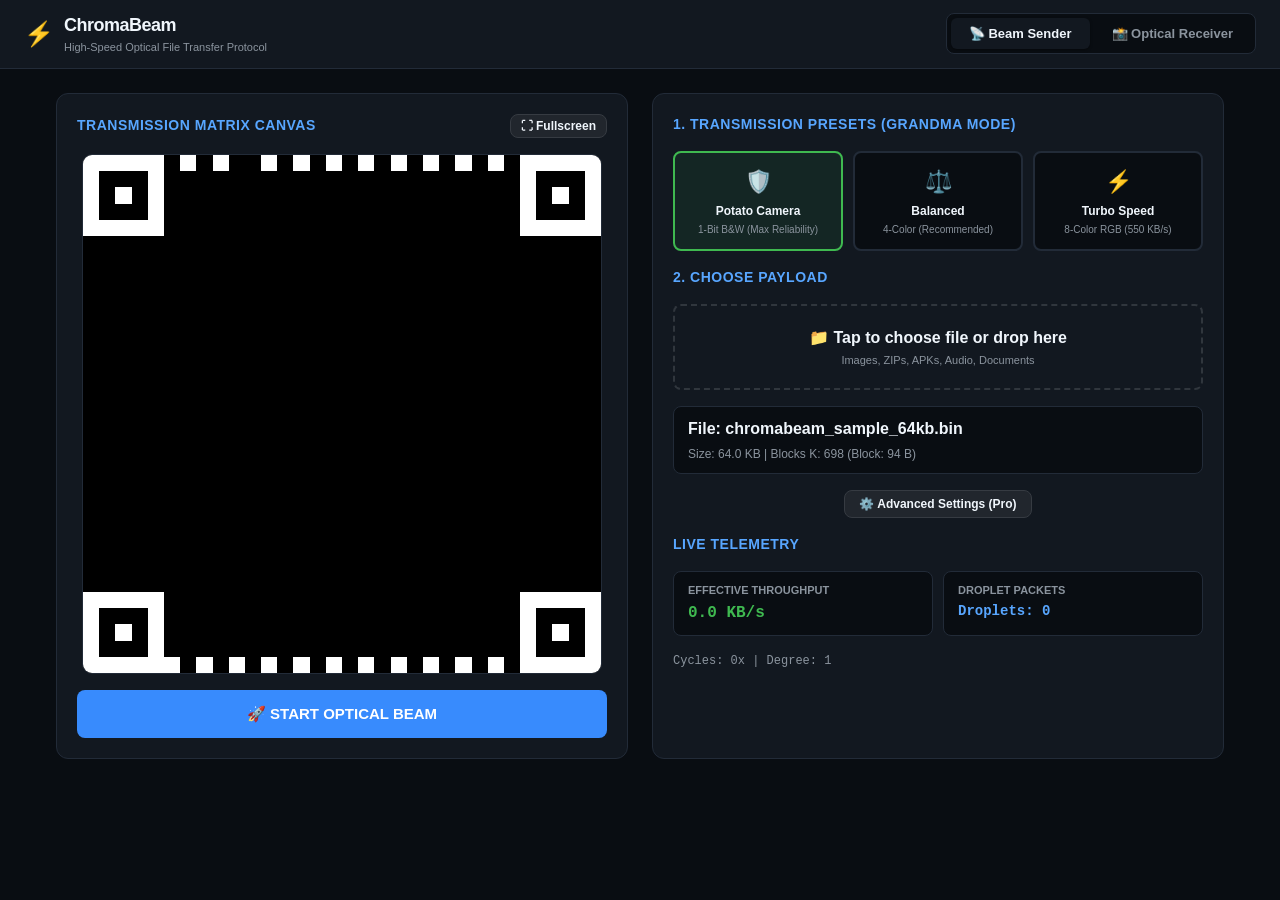
==== commit 3a8244e8: "feat: Integrate standard 1:1:3:1:1 QR code engine and jsQR into ChromaBeam Potato Mode for instant 6" ====
--- a/chromabeam_offline.html
+++ b/chromabeam_offline.html
@@ -600,7 +600,9 @@
         </section>
     </main>
 
-    <!-- Scripts (cache-busted v3) -->
+    <!-- Scripts (cache-busted v4 with Standard QR & jsQR Support) -->
+    
+    
     
     
     
@@ -637,6 +639,10110 @@
 <script id="scanner-worker-src" type="text/plain">
 /* ChromaBeam Standalone Offline Web Worker Engine */
 
+/* --- Worker Dep: jsQR.js --- */
+(function webpackUniversalModuleDefinition(root, factory) {
+	if(typeof exports === 'object' && typeof module === 'object')
+		module.exports = factory();
+	else if(typeof define === 'function' && define.amd)
+		define([], factory);
+	else if(typeof exports === 'object')
+		exports["jsQR"] = factory();
+	else
+		root["jsQR"] = factory();
+})(typeof self !== 'undefined' ? self : this, function() {
+return /******/ (function(modules) { // webpackBootstrap
+/******/ 	// The module cache
+/******/ 	var installedModules = {};
+/******/
+/******/ 	// The require function
+/******/ 	function __webpack_require__(moduleId) {
+/******/
+/******/ 		// Check if module is in cache
+/******/ 		if(installedModules[moduleId]) {
+/******/ 			return installedModules[moduleId].exports;
+/******/ 		}
+/******/ 		// Create a new module (and put it into the cache)
+/******/ 		var module = installedModules[moduleId] = {
+/******/ 			i: moduleId,
+/******/ 			l: false,
+/******/ 			exports: {}
+/******/ 		};
+/******/
+/******/ 		// Execute the module function
+/******/ 		modules[moduleId].call(module.exports, module, module.exports, __webpack_require__);
+/******/
+/******/ 		// Flag the module as loaded
+/******/ 		module.l = true;
+/******/
+/******/ 		// Return the exports of the module
+/******/ 		return module.exports;
+/******/ 	}
+/******/
+/******/
+/******/ 	// expose the modules object (__webpack_modules__)
+/******/ 	__webpack_require__.m = modules;
+/******/
+/******/ 	// expose the module cache
+/******/ 	__webpack_require__.c = installedModules;
+/******/
+/******/ 	// define getter function for harmony exports
+/******/ 	__webpack_require__.d = function(exports, name, getter) {
+/******/ 		if(!__webpack_require__.o(exports, name)) {
+/******/ 			Object.defineProperty(exports, name, {
+/******/ 				configurable: false,
+/******/ 				enumerable: true,
+/******/ 				get: getter
+/******/ 			});
+/******/ 		}
+/******/ 	};
+/******/
+/******/ 	// getDefaultExport function for compatibility with non-harmony modules
+/******/ 	__webpack_require__.n = function(module) {
+/******/ 		var getter = module && module.__esModule ?
+/******/ 			function getDefault() { return module['default']; } :
+/******/ 			function getModuleExports() { return module; };
+/******/ 		__webpack_require__.d(getter, 'a', getter);
+/******/ 		return getter;
+/******/ 	};
+/******/
+/******/ 	// Object.prototype.hasOwnProperty.call
+/******/ 	__webpack_require__.o = function(object, property) { return Object.prototype.hasOwnProperty.call(object, property); };
+/******/
+/******/ 	// __webpack_public_path__
+/******/ 	__webpack_require__.p = "";
+/******/
+/******/ 	// Load entry module and return exports
+/******/ 	return __webpack_require__(__webpack_require__.s = 3);
+/******/ })
+/************************************************************************/
+/******/ ([
+/* 0 */
+/***/ (function(module, exports, __webpack_require__) {
+
+"use strict";
+
+Object.defineProperty(exports, "__esModule", { value: true });
+var BitMatrix = /** @class */ (function () {
+    function BitMatrix(data, width) {
+        this.width = width;
+        this.height = data.length / width;
+        this.data = data;
+    }
+    BitMatrix.createEmpty = function (width, height) {
+        return new BitMatrix(new Uint8ClampedArray(width * height), width);
+    };
+    BitMatrix.prototype.get = function (x, y) {
+        if (x < 0 || x >= this.width || y < 0 || y >= this.height) {
+            return false;
+        }
+        return !!this.data[y * this.width + x];
+    };
+    BitMatrix.prototype.set = function (x, y, v) {
+        this.data[y * this.width + x] = v ? 1 : 0;
+    };
+    BitMatrix.prototype.setRegion = function (left, top, width, height, v) {
+        for (var y = top; y < top + height; y++) {
+            for (var x = left; x < left + width; x++) {
+                this.set(x, y, !!v);
+            }
+        }
+    };
+    return BitMatrix;
+}());
+exports.BitMatrix = BitMatrix;
+
+
+/***/ }),
+/* 1 */
+/***/ (function(module, exports, __webpack_require__) {
+
+"use strict";
+
+Object.defineProperty(exports, "__esModule", { value: true });
+var GenericGFPoly_1 = __webpack_require__(2);
+function addOrSubtractGF(a, b) {
+    return a ^ b; // tslint:disable-line:no-bitwise
+}
+exports.addOrSubtractGF = addOrSubtractGF;
+var GenericGF = /** @class */ (function () {
+    function GenericGF(primitive, size, genBase) {
+        this.primitive = primitive;
+        this.size = size;
+        this.generatorBase = genBase;
+        this.expTable = new Array(this.size);
+        this.logTable = new Array(this.size);
+        var x = 1;
+        for (var i = 0; i < this.size; i++) {
+            this.expTable[i] = x;
+            x = x * 2;
+            if (x >= this.size) {
+                x = (x ^ this.primitive) & (this.size - 1); // tslint:disable-line:no-bitwise
+            }
+        }
+        for (var i = 0; i < this.size - 1; i++) {
+            this.logTable[this.expTable[i]] = i;
+        }
+        this.zero = new GenericGFPoly_1.default(this, Uint8ClampedArray.from([0]));
+        this.one = new GenericGFPoly_1.default(this, Uint8ClampedArray.from([1]));
+    }
+    GenericGF.prototype.multiply = function (a, b) {
+        if (a === 0 || b === 0) {
+            return 0;
+        }
+        return this.expTable[(this.logTable[a] + this.logTable[b]) % (this.size - 1)];
+    };
+    GenericGF.prototype.inverse = function (a) {
+        if (a === 0) {
+            throw new Error("Can't invert 0");
+        }
+        return this.expTable[this.size - this.logTable[a] - 1];
+    };
+    GenericGF.prototype.buildMonomial = function (degree, coefficient) {
+        if (degree < 0) {
+            throw new Error("Invalid monomial degree less than 0");
+        }
+        if (coefficient === 0) {
+            return this.zero;
+        }
+        var coefficients = new Uint8ClampedArray(degree + 1);
+        coefficients[0] = coefficient;
+        return new GenericGFPoly_1.default(this, coefficients);
+    };
+    GenericGF.prototype.log = function (a) {
+        if (a === 0) {
+            throw new Error("Can't take log(0)");
+        }
+        return this.logTable[a];
+    };
+    GenericGF.prototype.exp = function (a) {
+        return this.expTable[a];
+    };
+    return GenericGF;
+}());
+exports.default = GenericGF;
+
+
+/***/ }),
+/* 2 */
+/***/ (function(module, exports, __webpack_require__) {
+
+"use strict";
+
+Object.defineProperty(exports, "__esModule", { value: true });
+var GenericGF_1 = __webpack_require__(1);
+var GenericGFPoly = /** @class */ (function () {
+    function GenericGFPoly(field, coefficients) {
+        if (coefficients.length === 0) {
+            throw new Error("No coefficients.");
+        }
+        this.field = field;
+        var coefficientsLength = coefficients.length;
+        if (coefficientsLength > 1 && coefficients[0] === 0) {
+            // Leading term must be non-zero for anything except the constant polynomial "0"
+            var firstNonZero = 1;
+            while (firstNonZero < coefficientsLength && coefficients[firstNonZero] === 0) {
+                firstNonZero++;
+            }
+            if (firstNonZero === coefficientsLength) {
+                this.coefficients = field.zero.coefficients;
+            }
+            else {
+                this.coefficients = new Uint8ClampedArray(coefficientsLength - firstNonZero);
+                for (var i = 0; i < this.coefficients.length; i++) {
+                    this.coefficients[i] = coefficients[firstNonZero + i];
+                }
+            }
+        }
+        else {
+            this.coefficients = coefficients;
+        }
+    }
+    GenericGFPoly.prototype.degree = function () {
+        return this.coefficients.length - 1;
+    };
+    GenericGFPoly.prototype.isZero = function () {
+        return this.coefficients[0] === 0;
+    };
+    GenericGFPoly.prototype.getCoefficient = function (degree) {
+        return this.coefficients[this.coefficients.length - 1 - degree];
+    };
+    GenericGFPoly.prototype.addOrSubtract = function (other) {
+        var _a;
+        if (this.isZero()) {
+            return other;
+        }
+        if (other.isZero()) {
+            return this;
+        }
+        var smallerCoefficients = this.coefficients;
+        var largerCoefficients = other.coefficients;
+        if (smallerCoefficients.length > largerCoefficients.length) {
+            _a = [largerCoefficients, smallerCoefficients], smallerCoefficients = _a[0], largerCoefficients = _a[1];
+        }
+        var sumDiff = new Uint8ClampedArray(largerCoefficients.length);
+        var lengthDiff = largerCoefficients.length - smallerCoefficients.length;
+        for (var i = 0; i < lengthDiff; i++) {
+            sumDiff[i] = largerCoefficients[i];
+        }
+        for (var i = lengthDiff; i < largerCoefficients.length; i++) {
+            sumDiff[i] = GenericGF_1.addOrSubtractGF(smallerCoefficients[i - lengthDiff], largerCoefficients[i]);
+        }
+        return new GenericGFPoly(this.field, sumDiff);
+    };
+    GenericGFPoly.prototype.multiply = function (scalar) {
+        if (scalar === 0) {
+            return this.field.zero;
+        }
+        if (scalar === 1) {
+            return this;
+        }
+        var size = this.coefficients.length;
+        var product = new Uint8ClampedArray(size);
+        for (var i = 0; i < size; i++) {
+            product[i] = this.field.multiply(this.coefficients[i], scalar);
+        }
+        return new GenericGFPoly(this.field, product);
+    };
+    GenericGFPoly.prototype.multiplyPoly = function (other) {
+        if (this.isZero() || other.isZero()) {
+            return this.field.zero;
+        }
+        var aCoefficients = this.coefficients;
+        var aLength = aCoefficients.length;
+        var bCoefficients = other.coefficients;
+        var bLength = bCoefficients.length;
+        var product = new Uint8ClampedArray(aLength + bLength - 1);
+        for (var i = 0; i < aLength; i++) {
+            var aCoeff = aCoefficients[i];
+            for (var j = 0; j < bLength; j++) {
+                product[i + j] = GenericGF_1.addOrSubtractGF(product[i + j], this.field.multiply(aCoeff, bCoefficients[j]));
+            }
+        }
+        return new GenericGFPoly(this.field, product);
+    };
+    GenericGFPoly.prototype.multiplyByMonomial = function (degree, coefficient) {
+        if (degree < 0) {
+            throw new Error("Invalid degree less than 0");
+        }
+        if (coefficient === 0) {
+            return this.field.zero;
+        }
+        var size = this.coefficients.length;
+        var product = new Uint8ClampedArray(size + degree);
+        for (var i = 0; i < size; i++) {
+            product[i] = this.field.multiply(this.coefficients[i], coefficient);
+        }
+        return new GenericGFPoly(this.field, product);
+    };
+    GenericGFPoly.prototype.evaluateAt = function (a) {
+        var result = 0;
+        if (a === 0) {
+            // Just return the x^0 coefficient
+            return this.getCoefficient(0);
+        }
+        var size = this.coefficients.length;
+        if (a === 1) {
+            // Just the sum of the coefficients
+            this.coefficients.forEach(function (coefficient) {
+                result = GenericGF_1.addOrSubtractGF(result, coefficient);
+            });
+            return result;
+        }
+        result = this.coefficients[0];
+        for (var i = 1; i < size; i++) {
+            result = GenericGF_1.addOrSubtractGF(this.field.multiply(a, result), this.coefficients[i]);
+        }
+        return result;
+    };
+    return GenericGFPoly;
+}());
+exports.default = GenericGFPoly;
+
+
+/***/ }),
+/* 3 */
+/***/ (function(module, exports, __webpack_require__) {
+
+"use strict";
+
+Object.defineProperty(exports, "__esModule", { value: true });
+var binarizer_1 = __webpack_require__(4);
+var decoder_1 = __webpack_require__(5);
+var extractor_1 = __webpack_require__(11);
+var locator_1 = __webpack_require__(12);
+function scan(matrix) {
+    var locations = locator_1.locate(matrix);
+    if (!locations) {
+        return null;
+    }
+    for (var _i = 0, locations_1 = locations; _i < locations_1.length; _i++) {
+        var location_1 = locations_1[_i];
+        var extracted = extractor_1.extract(matrix, location_1);
+        var decoded = decoder_1.decode(extracted.matrix);
+        if (decoded) {
+            return {
+                binaryData: decoded.bytes,
+                data: decoded.text,
+                chunks: decoded.chunks,
+                version: decoded.version,
+                location: {
+                    topRightCorner: extracted.mappingFunction(location_1.dimension, 0),
+                    topLeftCorner: extracted.mappingFunction(0, 0),
+                    bottomRightCorner: extracted.mappingFunction(location_1.dimension, location_1.dimension),
+                    bottomLeftCorner: extracted.mappingFunction(0, location_1.dimension),
+                    topRightFinderPattern: location_1.topRight,
+                    topLeftFinderPattern: location_1.topLeft,
+                    bottomLeftFinderPattern: location_1.bottomLeft,
+                    bottomRightAlignmentPattern: location_1.alignmentPattern,
+                },
+            };
+        }
+    }
+    return null;
+}
+var defaultOptions = {
+    inversionAttempts: "attemptBoth",
+};
+function jsQR(data, width, height, providedOptions) {
+    if (providedOptions === void 0) { providedOptions = {}; }
+    var options = defaultOptions;
+    Object.keys(options || {}).forEach(function (opt) {
+        options[opt] = providedOptions[opt] || options[opt];
+    });
+    var shouldInvert = options.inversionAttempts === "attemptBoth" || options.inversionAttempts === "invertFirst";
+    var tryInvertedFirst = options.inversionAttempts === "onlyInvert" || options.inversionAttempts === "invertFirst";
+    var _a = binarizer_1.binarize(data, width, height, shouldInvert), binarized = _a.binarized, inverted = _a.inverted;
+    var result = scan(tryInvertedFirst ? inverted : binarized);
+    if (!result && (options.inversionAttempts === "attemptBoth" || options.inversionAttempts === "invertFirst")) {
+        result = scan(tryInvertedFirst ? binarized : inverted);
+    }
+    return result;
+}
+jsQR.default = jsQR;
+exports.default = jsQR;
+
+
+/***/ }),
+/* 4 */
+/***/ (function(module, exports, __webpack_require__) {
+
+"use strict";
+
+Object.defineProperty(exports, "__esModule", { value: true });
+var BitMatrix_1 = __webpack_require__(0);
+var REGION_SIZE = 8;
+var MIN_DYNAMIC_RANGE = 24;
+function numBetween(value, min, max) {
+    return value < min ? min : value > max ? max : value;
+}
+// Like BitMatrix but accepts arbitry Uint8 values
+var Matrix = /** @class */ (function () {
+    function Matrix(width, height) {
+        this.width = width;
+        this.data = new Uint8ClampedArray(width * height);
+    }
+    Matrix.prototype.get = function (x, y) {
+        return this.data[y * this.width + x];
+    };
+    Matrix.prototype.set = function (x, y, value) {
+        this.data[y * this.width + x] = value;
+    };
+    return Matrix;
+}());
+function binarize(data, width, height, returnInverted) {
+    if (data.length !== width * height * 4) {
+        throw new Error("Malformed data passed to binarizer.");
+    }
+    // Convert image to greyscale
+    var greyscalePixels = new Matrix(width, height);
+    for (var x = 0; x < width; x++) {
+        for (var y = 0; y < height; y++) {
+            var r = data[((y * width + x) * 4) + 0];
+            var g = data[((y * width + x) * 4) + 1];
+            var b = data[((y * width + x) * 4) + 2];
+            greyscalePixels.set(x, y, 0.2126 * r + 0.7152 * g + 0.0722 * b);
+        }
+    }
+    var horizontalRegionCount = Math.ceil(width / REGION_SIZE);
+    var verticalRegionCount = Math.ceil(height / REGION_SIZE);
+    var blackPoints = new Matrix(horizontalRegionCount, verticalRegionCount);
+    for (var verticalRegion = 0; verticalRegion < verticalRegionCount; verticalRegion++) {
+        for (var hortizontalRegion = 0; hortizontalRegion < horizontalRegionCount; hortizontalRegion++) {
+            var sum = 0;
+            var min = Infinity;
+            var max = 0;
+            for (var y = 0; y < REGION_SIZE; y++) {
+                for (var x = 0; x < REGION_SIZE; x++) {
+                    var pixelLumosity = greyscalePixels.get(hortizontalRegion * REGION_SIZE + x, verticalRegion * REGION_SIZE + y);
+                    sum += pixelLumosity;
+                    min = Math.min(min, pixelLumosity);
+                    max = Math.max(max, pixelLumosity);
+                }
+            }
+            var average = sum / (Math.pow(REGION_SIZE, 2));
+            if (max - min <= MIN_DYNAMIC_RANGE) {
+                // If variation within the block is low, assume this is a block with only light or only
+                // dark pixels. In that case we do not want to use the average, as it would divide this
+                // low contrast area into black and white pixels, essentially creating data out of noise.
+                //
+                // Default the blackpoint for these blocks to be half the min - effectively white them out
+                average = min / 2;
+                if (verticalRegion > 0 && hortizontalRegion > 0) {
+                    // Correct the "white background" assumption for blocks that have neighbors by comparing
+                    // the pixels in this block to the previously calculated black points. This is based on
+                    // the fact that dark barcode symbology is always surrounded by some amount of light
+                    // background for which reasonable black point estimates were made. The bp estimated at
+                    // the boundaries is used for the interior.
+                    // The (min < bp) is arbitrary but works better than other heuristics that were tried.
+                    var averageNeighborBlackPoint = (blackPoints.get(hortizontalRegion, verticalRegion - 1) +
+                        (2 * blackPoints.get(hortizontalRegion - 1, verticalRegion)) +
+                        blackPoints.get(hortizontalRegion - 1, verticalRegion - 1)) / 4;
+                    if (min < averageNeighborBlackPoint) {
+                        average = averageNeighborBlackPoint;
+                    }
+                }
+            }
+            blackPoints.set(hortizontalRegion, verticalRegion, average);
+        }
+    }
+    var binarized = BitMatrix_1.BitMatrix.createEmpty(width, height);
+    var inverted = null;
+    if (returnInverted) {
+        inverted = BitMatrix_1.BitMatrix.createEmpty(width, height);
+    }
+    for (var verticalRegion = 0; verticalRegion < verticalRegionCount; verticalRegion++) {
+        for (var hortizontalRegion = 0; hortizontalRegion < horizontalRegionCount; hortizontalRegion++) {
+            var left = numBetween(hortizontalRegion, 2, horizontalRegionCount - 3);
+            var top_1 = numBetween(verticalRegion, 2, verticalRegionCount - 3);
+            var sum = 0;
+            for (var xRegion = -2; xRegion <= 2; xRegion++) {
+                for (var yRegion = -2; yRegion <= 2; yRegion++) {
+                    sum += blackPoints.get(left + xRegion, top_1 + yRegion);
+                }
+            }
+            var threshold = sum / 25;
+            for (var xRegion = 0; xRegion < REGION_SIZE; xRegion++) {
+                for (var yRegion = 0; yRegion < REGION_SIZE; yRegion++) {
+                    var x = hortizontalRegion * REGION_SIZE + xRegion;
+                    var y = verticalRegion * REGION_SIZE + yRegion;
+                    var lum = greyscalePixels.get(x, y);
+                    binarized.set(x, y, lum <= threshold);
+                    if (returnInverted) {
+                        inverted.set(x, y, !(lum <= threshold));
+                    }
+                }
+            }
+        }
+    }
+    if (returnInverted) {
+        return { binarized: binarized, inverted: inverted };
+    }
+    return { binarized: binarized };
+}
+exports.binarize = binarize;
+
+
+/***/ }),
+/* 5 */
+/***/ (function(module, exports, __webpack_require__) {
+
+"use strict";
+
+Object.defineProperty(exports, "__esModule", { value: true });
+var BitMatrix_1 = __webpack_require__(0);
+var decodeData_1 = __webpack_require__(6);
+var reedsolomon_1 = __webpack_require__(9);
+var version_1 = __webpack_require__(10);
+// tslint:disable:no-bitwise
+function numBitsDiffering(x, y) {
+    var z = x ^ y;
+    var bitCount = 0;
+    while (z) {
+        bitCount++;
+        z &= z - 1;
+    }
+    return bitCount;
+}
+function pushBit(bit, byte) {
+    return (byte << 1) | bit;
+}
+// tslint:enable:no-bitwise
+var FORMAT_INFO_TABLE = [
+    { bits: 0x5412, formatInfo: { errorCorrectionLevel: 1, dataMask: 0 } },
+    { bits: 0x5125, formatInfo: { errorCorrectionLevel: 1, dataMask: 1 } },
+    { bits: 0x5E7C, formatInfo: { errorCorrectionLevel: 1, dataMask: 2 } },
+    { bits: 0x5B4B, formatInfo: { errorCorrectionLevel: 1, dataMask: 3 } },
+    { bits: 0x45F9, formatInfo: { errorCorrectionLevel: 1, dataMask: 4 } },
+    { bits: 0x40CE, formatInfo: { errorCorrectionLevel: 1, dataMask: 5 } },
+    { bits: 0x4F97, formatInfo: { errorCorrectionLevel: 1, dataMask: 6 } },
+    { bits: 0x4AA0, formatInfo: { errorCorrectionLevel: 1, dataMask: 7 } },
+    { bits: 0x77C4, formatInfo: { errorCorrectionLevel: 0, dataMask: 0 } },
+    { bits: 0x72F3, formatInfo: { errorCorrectionLevel: 0, dataMask: 1 } },
+    { bits: 0x7DAA, formatInfo: { errorCorrectionLevel: 0, dataMask: 2 } },
+    { bits: 0x789D, formatInfo: { errorCorrectionLevel: 0, dataMask: 3 } },
+    { bits: 0x662F, formatInfo: { errorCorrectionLevel: 0, dataMask: 4 } },
+    { bits: 0x6318, formatInfo: { errorCorrectionLevel: 0, dataMask: 5 } },
+    { bits: 0x6C41, formatInfo: { errorCorrectionLevel: 0, dataMask: 6 } },
+    { bits: 0x6976, formatInfo: { errorCorrectionLevel: 0, dataMask: 7 } },
+    { bits: 0x1689, formatInfo: { errorCorrectionLevel: 3, dataMask: 0 } },
+    { bits: 0x13BE, formatInfo: { errorCorrectionLevel: 3, dataMask: 1 } },
+    { bits: 0x1CE7, formatInfo: { errorCorrectionLevel: 3, dataMask: 2 } },
+    { bits: 0x19D0, formatInfo: { errorCorrectionLevel: 3, dataMask: 3 } },
+    { bits: 0x0762, formatInfo: { errorCorrectionLevel: 3, dataMask: 4 } },
+    { bits: 0x0255, formatInfo: { errorCorrectionLevel: 3, dataMask: 5 } },
+    { bits: 0x0D0C, formatInfo: { errorCorrectionLevel: 3, dataMask: 6 } },
+    { bits: 0x083B, formatInfo: { errorCorrectionLevel: 3, dataMask: 7 } },
+    { bits: 0x355F, formatInfo: { errorCorrectionLevel: 2, dataMask: 0 } },
+    { bits: 0x3068, formatInfo: { errorCorrectionLevel: 2, dataMask: 1 } },
+    { bits: 0x3F31, formatInfo: { errorCorrectionLevel: 2, dataMask: 2 } },
+    { bits: 0x3A06, formatInfo: { errorCorrectionLevel: 2, dataMask: 3 } },
+    { bits: 0x24B4, formatInfo: { errorCorrectionLevel: 2, dataMask: 4 } },
+    { bits: 0x2183, formatInfo: { errorCorrectionLevel: 2, dataMask: 5 } },
+    { bits: 0x2EDA, formatInfo: { errorCorrectionLevel: 2, dataMask: 6 } },
+    { bits: 0x2BED, formatInfo: { errorCorrectionLevel: 2, dataMask: 7 } },
+];
+var DATA_MASKS = [
+    function (p) { return ((p.y + p.x) % 2) === 0; },
+    function (p) { return (p.y % 2) === 0; },
+    function (p) { return p.x % 3 === 0; },
+    function (p) { return (p.y + p.x) % 3 === 0; },
+    function (p) { return (Math.floor(p.y / 2) + Math.floor(p.x / 3)) % 2 === 0; },
+    function (p) { return ((p.x * p.y) % 2) + ((p.x * p.y) % 3) === 0; },
+    function (p) { return ((((p.y * p.x) % 2) + (p.y * p.x) % 3) % 2) === 0; },
+    function (p) { return ((((p.y + p.x) % 2) + (p.y * p.x) % 3) % 2) === 0; },
+];
+function buildFunctionPatternMask(version) {
+    var dimension = 17 + 4 * version.versionNumber;
+    var matrix = BitMatrix_1.BitMatrix.createEmpty(dimension, dimension);
+    matrix.setRegion(0, 0, 9, 9, true); // Top left finder pattern + separator + format
+    matrix.setRegion(dimension - 8, 0, 8, 9, true); // Top right finder pattern + separator + format
+    matrix.setRegion(0, dimension - 8, 9, 8, true); // Bottom left finder pattern + separator + format
+    // Alignment patterns
+    for (var _i = 0, _a = version.alignmentPatternCenters; _i < _a.length; _i++) {
+        var x = _a[_i];
+        for (var _b = 0, _c = version.alignmentPatternCenters; _b < _c.length; _b++) {
+            var y = _c[_b];
+            if (!(x === 6 && y === 6 || x === 6 && y === dimension - 7 || x === dimension - 7 && y === 6)) {
+                matrix.setRegion(x - 2, y - 2, 5, 5, true);
+            }
+        }
+    }
+    matrix.setRegion(6, 9, 1, dimension - 17, true); // Vertical timing pattern
+    matrix.setRegion(9, 6, dimension - 17, 1, true); // Horizontal timing pattern
+    if (version.versionNumber > 6) {
+        matrix.setRegion(dimension - 11, 0, 3, 6, true); // Version info, top right
+        matrix.setRegion(0, dimension - 11, 6, 3, true); // Version info, bottom left
+    }
+    return matrix;
+}
+function readCodewords(matrix, version, formatInfo) {
+    var dataMask = DATA_MASKS[formatInfo.dataMask];
+    var dimension = matrix.height;
+    var functionPatternMask = buildFunctionPatternMask(version);
+    var codewords = [];
+    var currentByte = 0;
+    var bitsRead = 0;
+    // Read columns in pairs, from right to left
+    var readingUp = true;
+    for (var columnIndex = dimension - 1; columnIndex > 0; columnIndex -= 2) {
+        if (columnIndex === 6) { // Skip whole column with vertical alignment pattern;
+            columnIndex--;
+        }
+        for (var i = 0; i < dimension; i++) {
+            var y = readingUp ? dimension - 1 - i : i;
+            for (var columnOffset = 0; columnOffset < 2; columnOffset++) {
+                var x = columnIndex - columnOffset;
+                if (!functionPatternMask.get(x, y)) {
+                    bitsRead++;
+                    var bit = matrix.get(x, y);
+                    if (dataMask({ y: y, x: x })) {
+                        bit = !bit;
+                    }
+                    currentByte = pushBit(bit, currentByte);
+                    if (bitsRead === 8) { // Whole bytes
+                        codewords.push(currentByte);
+                        bitsRead = 0;
+                        currentByte = 0;
+                    }
+                }
+            }
+        }
+        readingUp = !readingUp;
+    }
+    return codewords;
+}
+function readVersion(matrix) {
+    var dimension = matrix.height;
+    var provisionalVersion = Math.floor((dimension - 17) / 4);
+    if (provisionalVersion <= 6) { // 6 and under dont have version info in the QR code
+        return version_1.VERSIONS[provisionalVersion - 1];
+    }
+    var topRightVersionBits = 0;
+    for (var y = 5; y >= 0; y--) {
+        for (var x = dimension - 9; x >= dimension - 11; x--) {
+            topRightVersionBits = pushBit(matrix.get(x, y), topRightVersionBits);
+        }
+    }
+    var bottomLeftVersionBits = 0;
+    for (var x = 5; x >= 0; x--) {
+        for (var y = dimension - 9; y >= dimension - 11; y--) {
+            bottomLeftVersionBits = pushBit(matrix.get(x, y), bottomLeftVersionBits);
+        }
+    }
+    var bestDifference = Infinity;
+    var bestVersion;
+    for (var _i = 0, VERSIONS_1 = version_1.VERSIONS; _i < VERSIONS_1.length; _i++) {
+        var version = VERSIONS_1[_i];
+        if (version.infoBits === topRightVersionBits || version.infoBits === bottomLeftVersionBits) {
+            return version;
+        }
+        var difference = numBitsDiffering(topRightVersionBits, version.infoBits);
+        if (difference < bestDifference) {
+            bestVersion = version;
+            bestDifference = difference;
+        }
+        difference = numBitsDiffering(bottomLeftVersionBits, version.infoBits);
+        if (difference < bestDifference) {
+            bestVersion = version;
+            bestDifference = difference;
+        }
+    }
+    // We can tolerate up to 3 bits of error since no two version info codewords will
+    // differ in less than 8 bits.
+    if (bestDifference <= 3) {
+        return bestVersion;
+    }
+}
+function readFormatInformation(matrix) {
+    var topLeftFormatInfoBits = 0;
+    for (var x = 0; x <= 8; x++) {
+        if (x !== 6) { // Skip timing pattern bit
+            topLeftFormatInfoBits = pushBit(matrix.get(x, 8), topLeftFormatInfoBits);
+        }
+    }
+    for (var y = 7; y >= 0; y--) {
+        if (y !== 6) { // Skip timing pattern bit
+            topLeftFormatInfoBits = pushBit(matrix.get(8, y), topLeftFormatInfoBits);
+        }
+    }
+    var dimension = matrix.height;
+    var topRightBottomRightFormatInfoBits = 0;
+    for (var y = dimension - 1; y >= dimension - 7; y--) { // bottom left
+        topRightBottomRightFormatInfoBits = pushBit(matrix.get(8, y), topRightBottomRightFormatInfoBits);
+    }
+    for (var x = dimension - 8; x < dimension; x++) { // top right
+        topRightBottomRightFormatInfoBits = pushBit(matrix.get(x, 8), topRightBottomRightFormatInfoBits);
+    }
+    var bestDifference = Infinity;
+    var bestFormatInfo = null;
+    for (var _i = 0, FORMAT_INFO_TABLE_1 = FORMAT_INFO_TABLE; _i < FORMAT_INFO_TABLE_1.length; _i++) {
+        var _a = FORMAT_INFO_TABLE_1[_i], bits = _a.bits, formatInfo = _a.formatInfo;
+        if (bits === topLeftFormatInfoBits || bits === topRightBottomRightFormatInfoBits) {
+            return formatInfo;
+        }
+        var difference = numBitsDiffering(topLeftFormatInfoBits, bits);
+        if (difference < bestDifference) {
+            bestFormatInfo = formatInfo;
+            bestDifference = difference;
+        }
+        if (topLeftFormatInfoBits !== topRightBottomRightFormatInfoBits) { // also try the other option
+            difference = numBitsDiffering(topRightBottomRightFormatInfoBits, bits);
+            if (difference < bestDifference) {
+                bestFormatInfo = formatInfo;
+                bestDifference = difference;
+            }
+        }
+    }
+    // Hamming distance of the 32 masked codes is 7, by construction, so <= 3 bits differing means we found a match
+    if (bestDifference <= 3) {
+        return bestFormatInfo;
+    }
+    return null;
+}
+function getDataBlocks(codewords, version, ecLevel) {
+    var ecInfo = version.errorCorrectionLevels[ecLevel];
+    var dataBlocks = [];
+    var totalCodewords = 0;
+    ecInfo.ecBlocks.forEach(function (block) {
+        for (var i = 0; i < block.numBlocks; i++) {
+            dataBlocks.push({ numDataCodewords: block.dataCodewordsPerBlock, codewords: [] });
+            totalCodewords += block.dataCodewordsPerBlock + ecInfo.ecCodewordsPerBlock;
+        }
+    });
+    // In some cases the QR code will be malformed enough that we pull off more or less than we should.
+    // If we pull off less there's nothing we can do.
+    // If we pull off more we can safely truncate
+    if (codewords.length < totalCodewords) {
+        return null;
+    }
+    codewords = codewords.slice(0, totalCodewords);
+    var shortBlockSize = ecInfo.ecBlocks[0].dataCodewordsPerBlock;
+    // Pull codewords to fill the blocks up to the minimum size
+    for (var i = 0; i < shortBlockSize; i++) {
+        for (var _i = 0, dataBlocks_1 = dataBlocks; _i < dataBlocks_1.length; _i++) {
+            var dataBlock = dataBlocks_1[_i];
+            dataBlock.codewords.push(codewords.shift());
+        }
+    }
+    // If there are any large blocks, pull codewords to fill the last element of those
+    if (ecInfo.ecBlocks.length > 1) {
+        var smallBlockCount = ecInfo.ecBlocks[0].numBlocks;
+        var largeBlockCount = ecInfo.ecBlocks[1].numBlocks;
+        for (var i = 0; i < largeBlockCount; i++) {
+            dataBlocks[smallBlockCount + i].codewords.push(codewords.shift());
+        }
+    }
+    // Add the rest of the codewords to the blocks. These are the error correction codewords.
+    while (codewords.length > 0) {
+        for (var _a = 0, dataBlocks_2 = dataBlocks; _a < dataBlocks_2.length; _a++) {
+            var dataBlock = dataBlocks_2[_a];
+            dataBlock.codewords.push(codewords.shift());
+        }
+    }
+    return dataBlocks;
+}
+function decodeMatrix(matrix) {
+    var version = readVersion(matrix);
+    if (!version) {
+        return null;
+    }
+    var formatInfo = readFormatInformation(matrix);
+    if (!formatInfo) {
+        return null;
+    }
+    var codewords = readCodewords(matrix, version, formatInfo);
+    var dataBlocks = getDataBlocks(codewords, version, formatInfo.errorCorrectionLevel);
+    if (!dataBlocks) {
+        return null;
+    }
+    // Count total number of data bytes
+    var totalBytes = dataBlocks.reduce(function (a, b) { return a + b.numDataCodewords; }, 0);
+    var resultBytes = new Uint8ClampedArray(totalBytes);
+    var resultIndex = 0;
+    for (var _i = 0, dataBlocks_3 = dataBlocks; _i < dataBlocks_3.length; _i++) {
+        var dataBlock = dataBlocks_3[_i];
+        var correctedBytes = reedsolomon_1.decode(dataBlock.codewords, dataBlock.codewords.length - dataBlock.numDataCodewords);
+        if (!correctedBytes) {
+            return null;
+        }
+        for (var i = 0; i < dataBlock.numDataCodewords; i++) {
+            resultBytes[resultIndex++] = correctedBytes[i];
+        }
+    }
+    try {
+        return decodeData_1.decode(resultBytes, version.versionNumber);
+    }
+    catch (_a) {
+        return null;
+    }
+}
+function decode(matrix) {
+    if (matrix == null) {
+        return null;
+    }
+    var result = decodeMatrix(matrix);
+    if (result) {
+        return result;
+    }
+    // Decoding didn't work, try mirroring the QR across the topLeft -> bottomRight line.
+    for (var x = 0; x < matrix.width; x++) {
+        for (var y = x + 1; y < matrix.height; y++) {
+            if (matrix.get(x, y) !== matrix.get(y, x)) {
+                matrix.set(x, y, !matrix.get(x, y));
+                matrix.set(y, x, !matrix.get(y, x));
+            }
+        }
+    }
+    return decodeMatrix(matrix);
+}
+exports.decode = decode;
+
+
+/***/ }),
+/* 6 */
+/***/ (function(module, exports, __webpack_require__) {
+
+"use strict";
+
+Object.defineProperty(exports, "__esModule", { value: true });
+// tslint:disable:no-bitwise
+var BitStream_1 = __webpack_require__(7);
+var shiftJISTable_1 = __webpack_require__(8);
+var Mode;
+(function (Mode) {
+    Mode["Numeric"] = "numeric";
+    Mode["Alphanumeric"] = "alphanumeric";
+    Mode["Byte"] = "byte";
+    Mode["Kanji"] = "kanji";
+    Mode["ECI"] = "eci";
+})(Mode = exports.Mode || (exports.Mode = {}));
+var ModeByte;
+(function (ModeByte) {
+    ModeByte[ModeByte["Terminator"] = 0] = "Terminator";
+    ModeByte[ModeByte["Numeric"] = 1] = "Numeric";
+    ModeByte[ModeByte["Alphanumeric"] = 2] = "Alphanumeric";
+    ModeByte[ModeByte["Byte"] = 4] = "Byte";
+    ModeByte[ModeByte["Kanji"] = 8] = "Kanji";
+    ModeByte[ModeByte["ECI"] = 7] = "ECI";
+    // StructuredAppend = 0x3,
+    // FNC1FirstPosition = 0x5,
+    // FNC1SecondPosition = 0x9,
+})(ModeByte || (ModeByte = {}));
+function decodeNumeric(stream, size) {
+    var bytes = [];
+    var text = "";
+    var characterCountSize = [10, 12, 14][size];
+    var length = stream.readBits(characterCountSize);
+    // Read digits in groups of 3
+    while (length >= 3) {
+        var num = stream.readBits(10);
+        if (num >= 1000) {
+            throw new Error("Invalid numeric value above 999");
+        }
+        var a = Math.floor(num / 100);
+        var b = Math.floor(num / 10) % 10;
+        var c = num % 10;
+        bytes.push(48 + a, 48 + b, 48 + c);
+        text += a.toString() + b.toString() + c.toString();
+        length -= 3;
+    }
+    // If the number of digits aren't a multiple of 3, the remaining digits are special cased.
+    if (length === 2) {
+        var num = stream.readBits(7);
+        if (num >= 100) {
+            throw new Error("Invalid numeric value above 99");
+        }
+        var a = Math.floor(num / 10);
+        var b = num % 10;
+        bytes.push(48 + a, 48 + b);
+        text += a.toString() + b.toString();
+    }
+    else if (length === 1) {
+        var num = stream.readBits(4);
+        if (num >= 10) {
+            throw new Error("Invalid numeric value above 9");
+        }
+        bytes.push(48 + num);
+        text += num.toString();
+    }
+    return { bytes: bytes, text: text };
+}
+var AlphanumericCharacterCodes = [
+    "0", "1", "2", "3", "4", "5", "6", "7", "8",
+    "9", "A", "B", "C", "D", "E", "F", "G", "H",
+    "I", "J", "K", "L", "M", "N", "O", "P", "Q",
+    "R", "S", "T", "U", "V", "W", "X", "Y", "Z",
+    " ", "$", "%", "*", "+", "-", ".", "/", ":",
+];
+function decodeAlphanumeric(stream, size) {
+    var bytes = [];
+    var text = "";
+    var characterCountSize = [9, 11, 13][size];
+    var length = stream.readBits(characterCountSize);
+    while (length >= 2) {
+        var v = stream.readBits(11);
+        var a = Math.floor(v / 45);
+        var b = v % 45;
+        bytes.push(AlphanumericCharacterCodes[a].charCodeAt(0), AlphanumericCharacterCodes[b].charCodeAt(0));
+        text += AlphanumericCharacterCodes[a] + AlphanumericCharacterCodes[b];
+        length -= 2;
+    }
+    if (length === 1) {
+        var a = stream.readBits(6);
+        bytes.push(AlphanumericCharacterCodes[a].charCodeAt(0));
+        text += AlphanumericCharacterCodes[a];
+    }
+    return { bytes: bytes, text: text };
+}
+function decodeByte(stream, size) {
+    var bytes = [];
+    var text = "";
+    var characterCountSize = [8, 16, 16][size];
+    var length = stream.readBits(characterCountSize);
+    for (var i = 0; i < length; i++) {
+        var b = stream.readBits(8);
+        bytes.push(b);
+    }
+    try {
+        text += decodeURIComponent(bytes.map(function (b) { return "%" + ("0" + b.toString(16)).substr(-2); }).join(""));
+    }
+    catch (_a) {
+        // failed to decode
+    }
+    return { bytes: bytes, text: text };
+}
+function decodeKanji(stream, size) {
+    var bytes = [];
+    var text = "";
+    var characterCountSize = [8, 10, 12][size];
+    var length = stream.readBits(characterCountSize);
+    for (var i = 0; i < length; i++) {
+        var k = stream.readBits(13);
+        var c = (Math.floor(k / 0xC0) << 8) | (k % 0xC0);
+        if (c < 0x1F00) {
+            c += 0x8140;
+        }
+        else {
+            c += 0xC140;
+        }
+        bytes.push(c >> 8, c & 0xFF);
+        text += String.fromCharCode(shiftJISTable_1.shiftJISTable[c]);
+    }
+    return { bytes: bytes, text: text };
+}
+function decode(data, version) {
+    var _a, _b, _c, _d;
+    var stream = new BitStream_1.BitStream(data);
+    // There are 3 'sizes' based on the version. 1-9 is small (0), 10-26 is medium (1) and 27-40 is large (2).
+    var size = version <= 9 ? 0 : version <= 26 ? 1 : 2;
+    var result = {
+        text: "",
+        bytes: [],
+        chunks: [],
+        version: version,
+    };
+    while (stream.available() >= 4) {
+        var mode = stream.readBits(4);
+        if (mode === ModeByte.Terminator) {
+            return result;
+        }
+        else if (mode === ModeByte.ECI) {
+            if (stream.readBits(1) === 0) {
+                result.chunks.push({
+                    type: Mode.ECI,
+                    assignmentNumber: stream.readBits(7),
+                });
+            }
+            else if (stream.readBits(1) === 0) {
+                result.chunks.push({
+                    type: Mode.ECI,
+                    assignmentNumber: stream.readBits(14),
+                });
+            }
+            else if (stream.readBits(1) === 0) {
+                result.chunks.push({
+                    type: Mode.ECI,
+                    assignmentNumber: stream.readBits(21),
+                });
+            }
+            else {
+                // ECI data seems corrupted
+                result.chunks.push({
+                    type: Mode.ECI,
+                    assignmentNumber: -1,
+                });
+            }
+        }
+        else if (mode === ModeByte.Numeric) {
+            var numericResult = decodeNumeric(stream, size);
+            result.text += numericResult.text;
+            (_a = result.bytes).push.apply(_a, numericResult.bytes);
+            result.chunks.push({
+                type: Mode.Numeric,
+                text: numericResult.text,
+            });
+        }
+        else if (mode === ModeByte.Alphanumeric) {
+            var alphanumericResult = decodeAlphanumeric(stream, size);
+            result.text += alphanumericResult.text;
+            (_b = result.bytes).push.apply(_b, alphanumericResult.bytes);
+            result.chunks.push({
+                type: Mode.Alphanumeric,
+                text: alphanumericResult.text,
+            });
+        }
+        else if (mode === ModeByte.Byte) {
+            var byteResult = decodeByte(stream, size);
+            result.text += byteResult.text;
+            (_c = result.bytes).push.apply(_c, byteResult.bytes);
+            result.chunks.push({
+                type: Mode.Byte,
+                bytes: byteResult.bytes,
+                text: byteResult.text,
+            });
+        }
+        else if (mode === ModeByte.Kanji) {
+            var kanjiResult = decodeKanji(stream, size);
+            result.text += kanjiResult.text;
+            (_d = result.bytes).push.apply(_d, kanjiResult.bytes);
+            result.chunks.push({
+                type: Mode.Kanji,
+                bytes: kanjiResult.bytes,
+                text: kanjiResult.text,
+            });
+        }
+    }
+    // If there is no data left, or the remaining bits are all 0, then that counts as a termination marker
+    if (stream.available() === 0 || stream.readBits(stream.available()) === 0) {
+        return result;
+    }
+}
+exports.decode = decode;
+
+
+/***/ }),
+/* 7 */
+/***/ (function(module, exports, __webpack_require__) {
+
+"use strict";
+
+// tslint:disable:no-bitwise
+Object.defineProperty(exports, "__esModule", { value: true });
+var BitStream = /** @class */ (function () {
+    function BitStream(bytes) {
+        this.byteOffset = 0;
+        this.bitOffset = 0;
+        this.bytes = bytes;
+    }
+    BitStream.prototype.readBits = function (numBits) {
+        if (numBits < 1 || numBits > 32 || numBits > this.available()) {
+            throw new Error("Cannot read " + numBits.toString() + " bits");
+        }
+        var result = 0;
+        // First, read remainder from current byte
+        if (this.bitOffset > 0) {
+            var bitsLeft = 8 - this.bitOffset;
+            var toRead = numBits < bitsLeft ? numBits : bitsLeft;
+            var bitsToNotRead = bitsLeft - toRead;
+            var mask = (0xFF >> (8 - toRead)) << bitsToNotRead;
+            result = (this.bytes[this.byteOffset] & mask) >> bitsToNotRead;
+            numBits -= toRead;
+            this.bitOffset += toRead;
+            if (this.bitOffset === 8) {
+                this.bitOffset = 0;
+                this.byteOffset++;
+            }
+        }
+        // Next read whole bytes
+        if (numBits > 0) {
+            while (numBits >= 8) {
+                result = (result << 8) | (this.bytes[this.byteOffset] & 0xFF);
+                this.byteOffset++;
+                numBits -= 8;
+            }
+            // Finally read a partial byte
+            if (numBits > 0) {
+                var bitsToNotRead = 8 - numBits;
+                var mask = (0xFF >> bitsToNotRead) << bitsToNotRead;
+                result = (result << numBits) | ((this.bytes[this.byteOffset] & mask) >> bitsToNotRead);
+                this.bitOffset += numBits;
+            }
+        }
+        return result;
+    };
+    BitStream.prototype.available = function () {
+        return 8 * (this.bytes.length - this.byteOffset) - this.bitOffset;
+    };
+    return BitStream;
+}());
+exports.BitStream = BitStream;
+
+
+/***/ }),
+/* 8 */
+/***/ (function(module, exports, __webpack_require__) {
+
+"use strict";
+
+Object.defineProperty(exports, "__esModule", { value: true });
+exports.shiftJISTable = {
+    0x20: 0x0020,
+    0x21: 0x0021,
+    0x22: 0x0022,
+    0x23: 0x0023,
+    0x24: 0x0024,
+    0x25: 0x0025,
+    0x26: 0x0026,
+    0x27: 0x0027,
+    0x28: 0x0028,
+    0x29: 0x0029,
+    0x2A: 0x002A,
+    0x2B: 0x002B,
+    0x2C: 0x002C,
+    0x2D: 0x002D,
+    0x2E: 0x002E,
+    0x2F: 0x002F,
+    0x30: 0x0030,
+    0x31: 0x0031,
+    0x32: 0x0032,
+    0x33: 0x0033,
+    0x34: 0x0034,
+    0x35: 0x0035,
+    0x36: 0x0036,
+    0x37: 0x0037,
+    0x38: 0x0038,
+    0x39: 0x0039,
+    0x3A: 0x003A,
+    0x3B: 0x003B,
+    0x3C: 0x003C,
+    0x3D: 0x003D,
+    0x3E: 0x003E,
+    0x3F: 0x003F,
+    0x40: 0x0040,
+    0x41: 0x0041,
+    0x42: 0x0042,
+    0x43: 0x0043,
+    0x44: 0x0044,
+    0x45: 0x0045,
+    0x46: 0x0046,
+    0x47: 0x0047,
+    0x48: 0x0048,
+    0x49: 0x0049,
+    0x4A: 0x004A,
+    0x4B: 0x004B,
+    0x4C: 0x004C,
+    0x4D: 0x004D,
+    0x4E: 0x004E,
+    0x4F: 0x004F,
+    0x50: 0x0050,
+    0x51: 0x0051,
+    0x52: 0x0052,
+    0x53: 0x0053,
+    0x54: 0x0054,
+    0x55: 0x0055,
+    0x56: 0x0056,
+    0x57: 0x0057,
+    0x58: 0x0058,
+    0x59: 0x0059,
+    0x5A: 0x005A,
+    0x5B: 0x005B,
+    0x5C: 0x00A5,
+    0x5D: 0x005D,
+    0x5E: 0x005E,
+    0x5F: 0x005F,
+    0x60: 0x0060,
+    0x61: 0x0061,
+    0x62: 0x0062,
+    0x63: 0x0063,
+    0x64: 0x0064,
+    0x65: 0x0065,
+    0x66: 0x0066,
+    0x67: 0x0067,
+    0x68: 0x0068,
+    0x69: 0x0069,
+    0x6A: 0x006A,
+    0x6B: 0x006B,
+    0x6C: 0x006C,
+    0x6D: 0x006D,
+    0x6E: 0x006E,
+    0x6F: 0x006F,
+    0x70: 0x0070,
+    0x71: 0x0071,
+    0x72: 0x0072,
+    0x73: 0x0073,
+    0x74: 0x0074,
+    0x75: 0x0075,
+    0x76: 0x0076,
+    0x77: 0x0077,
+    0x78: 0x0078,
+    0x79: 0x0079,
+    0x7A: 0x007A,
+    0x7B: 0x007B,
+    0x7C: 0x007C,
+    0x7D: 0x007D,
+    0x7E: 0x203E,
+    0x8140: 0x3000,
+    0x8141: 0x3001,
+    0x8142: 0x3002,
+    0x8143: 0xFF0C,
+    0x8144: 0xFF0E,
+    0x8145: 0x30FB,
+    0x8146: 0xFF1A,
+    0x8147: 0xFF1B,
+    0x8148: 0xFF1F,
+    0x8149: 0xFF01,
+    0x814A: 0x309B,
+    0x814B: 0x309C,
+    0x814C: 0x00B4,
+    0x814D: 0xFF40,
+    0x814E: 0x00A8,
+    0x814F: 0xFF3E,
+    0x8150: 0xFFE3,
+    0x8151: 0xFF3F,
+    0x8152: 0x30FD,
+    0x8153: 0x30FE,
+    0x8154: 0x309D,
+    0x8155: 0x309E,
+    0x8156: 0x3003,
+    0x8157: 0x4EDD,
+    0x8158: 0x3005,
+    0x8159: 0x3006,
+    0x815A: 0x3007,
+    0x815B: 0x30FC,
+    0x815C: 0x2015,
+    0x815D: 0x2010,
+    0x815E: 0xFF0F,
+    0x815F: 0x005C,
+    0x8160: 0x301C,
+    0x8161: 0x2016,
+    0x8162: 0xFF5C,
+    0x8163: 0x2026,
+    0x8164: 0x2025,
+    0x8165: 0x2018,
+    0x8166: 0x2019,
+    0x8167: 0x201C,
+    0x8168: 0x201D,
+    0x8169: 0xFF08,
+    0x816A: 0xFF09,
+    0x816B: 0x3014,
+    0x816C: 0x3015,
+    0x816D: 0xFF3B,
+    0x816E: 0xFF3D,
+    0x816F: 0xFF5B,
+    0x8170: 0xFF5D,
+    0x8171: 0x3008,
+    0x8172: 0x3009,
+    0x8173: 0x300A,
+    0x8174: 0x300B,
+    0x8175: 0x300C,
+    0x8176: 0x300D,
+    0x8177: 0x300E,
+    0x8178: 0x300F,
+    0x8179: 0x3010,
+    0x817A: 0x3011,
+    0x817B: 0xFF0B,
+    0x817C: 0x2212,
+    0x817D: 0x00B1,
+    0x817E: 0x00D7,
+    0x8180: 0x00F7,
+    0x8181: 0xFF1D,
+    0x8182: 0x2260,
+    0x8183: 0xFF1C,
+    0x8184: 0xFF1E,
+    0x8185: 0x2266,
+    0x8186: 0x2267,
+    0x8187: 0x221E,
+    0x8188: 0x2234,
+    0x8189: 0x2642,
+    0x818A: 0x2640,
+    0x818B: 0x00B0,
+    0x818C: 0x2032,
+    0x818D: 0x2033,
+    0x818E: 0x2103,
+    0x818F: 0xFFE5,
+    0x8190: 0xFF04,
+    0x8191: 0x00A2,
+    0x8192: 0x00A3,
+    0x8193: 0xFF05,
+    0x8194: 0xFF03,
+    0x8195: 0xFF06,
+    0x8196: 0xFF0A,
+    0x8197: 0xFF20,
+    0x8198: 0x00A7,
+    0x8199: 0x2606,
+    0x819A: 0x2605,
+    0x819B: 0x25CB,
+    0x819C: 0x25CF,
+    0x819D: 0x25CE,
+    0x819E: 0x25C7,
+    0x819F: 0x25C6,
+    0x81A0: 0x25A1,
+    0x81A1: 0x25A0,
+    0x81A2: 0x25B3,
+    0x81A3: 0x25B2,
+    0x81A4: 0x25BD,
+    0x81A5: 0x25BC,
+    0x81A6: 0x203B,
+    0x81A7: 0x3012,
+    0x81A8: 0x2192,
+    0x81A9: 0x2190,
+    0x81AA: 0x2191,
+    0x81AB: 0x2193,
+    0x81AC: 0x3013,
+    0x81B8: 0x2208,
+    0x81B9: 0x220B,
+    0x81BA: 0x2286,
+    0x81BB: 0x2287,
+    0x81BC: 0x2282,
+    0x81BD: 0x2283,
+    0x81BE: 0x222A,
+    0x81BF: 0x2229,
+    0x81C8: 0x2227,
+    0x81C9: 0x2228,
+    0x81CA: 0x00AC,
+    0x81CB: 0x21D2,
+    0x81CC: 0x21D4,
+    0x81CD: 0x2200,
+    0x81CE: 0x2203,
+    0x81DA: 0x2220,
+    0x81DB: 0x22A5,
+    0x81DC: 0x2312,
+    0x81DD: 0x2202,
+    0x81DE: 0x2207,
+    0x81DF: 0x2261,
+    0x81E0: 0x2252,
+    0x81E1: 0x226A,
+    0x81E2: 0x226B,
+    0x81E3: 0x221A,
+    0x81E4: 0x223D,
+    0x81E5: 0x221D,
+    0x81E6: 0x2235,
+    0x81E7: 0x222B,
+    0x81E8: 0x222C,
+    0x81F0: 0x212B,
+    0x81F1: 0x2030,
+    0x81F2: 0x266F,
+    0x81F3: 0x266D,
+    0x81F4: 0x266A,
+    0x81F5: 0x2020,
+    0x81F6: 0x2021,
+    0x81F7: 0x00B6,
+    0x81FC: 0x25EF,
+    0x824F: 0xFF10,
+    0x8250: 0xFF11,
+    0x8251: 0xFF12,
+    0x8252: 0xFF13,
+    0x8253: 0xFF14,
+    0x8254: 0xFF15,
+    0x8255: 0xFF16,
+    0x8256: 0xFF17,
+    0x8257: 0xFF18,
+    0x8258: 0xFF19,
+    0x8260: 0xFF21,
+    0x8261: 0xFF22,
+    0x8262: 0xFF23,
+    0x8263: 0xFF24,
+    0x8264: 0xFF25,
+    0x8265: 0xFF26,
+    0x8266: 0xFF27,
+    0x8267: 0xFF28,
+    0x8268: 0xFF29,
+    0x8269: 0xFF2A,
+    0x826A: 0xFF2B,
+    0x826B: 0xFF2C,
+    0x826C: 0xFF2D,
+    0x826D: 0xFF2E,
+    0x826E: 0xFF2F,
+    0x826F: 0xFF30,
+    0x8270: 0xFF31,
+    0x8271: 0xFF32,
+    0x8272: 0xFF33,
+    0x8273: 0xFF34,
+    0x8274: 0xFF35,
+    0x8275: 0xFF36,
+    0x8276: 0xFF37,
+    0x8277: 0xFF38,
+    0x8278: 0xFF39,
+    0x8279: 0xFF3A,
+    0x8281: 0xFF41,
+    0x8282: 0xFF42,
+    0x8283: 0xFF43,
+    0x8284: 0xFF44,
+    0x8285: 0xFF45,
+    0x8286: 0xFF46,
+    0x8287: 0xFF47,
+    0x8288: 0xFF48,
+    0x8289: 0xFF49,
+    0x828A: 0xFF4A,
+    0x828B: 0xFF4B,
+    0x828C: 0xFF4C,
+    0x828D: 0xFF4D,
+    0x828E: 0xFF4E,
+    0x828F: 0xFF4F,
+    0x8290: 0xFF50,
+    0x8291: 0xFF51,
+    0x8292: 0xFF52,
+    0x8293: 0xFF53,
+    0x8294: 0xFF54,
+    0x8295: 0xFF55,
+    0x8296: 0xFF56,
+    0x8297: 0xFF57,
+    0x8298: 0xFF58,
+    0x8299: 0xFF59,
+    0x829A: 0xFF5A,
+    0x829F: 0x3041,
+    0x82A0: 0x3042,
+    0x82A1: 0x3043,
+    0x82A2: 0x3044,
+    0x82A3: 0x3045,
+    0x82A4: 0x3046,
+    0x82A5: 0x3047,
+    0x82A6: 0x3048,
+    0x82A7: 0x3049,
+    0x82A8: 0x304A,
+    0x82A9: 0x304B,
+    0x82AA: 0x304C,
+    0x82AB: 0x304D,
+    0x82AC: 0x304E,
+    0x82AD: 0x304F,
+    0x82AE: 0x3050,
+    0x82AF: 0x3051,
+    0x82B0: 0x3052,
+    0x82B1: 0x3053,
+    0x82B2: 0x3054,
+    0x82B3: 0x3055,
+    0x82B4: 0x3056,
+    0x82B5: 0x3057,
+    0x82B6: 0x3058,
+    0x82B7: 0x3059,
+    0x82B8: 0x305A,
+    0x82B9: 0x305B,
+    0x82BA: 0x305C,
+    0x82BB: 0x305D,
+    0x82BC: 0x305E,
+    0x82BD: 0x305F,
+    0x82BE: 0x3060,
+    0x82BF: 0x3061,
+    0x82C0: 0x3062,
+    0x82C1: 0x3063,
+    0x82C2: 0x3064,
+    0x82C3: 0x3065,
+    0x82C4: 0x3066,
+    0x82C5: 0x3067,
+    0x82C6: 0x3068,
+    0x82C7: 0x3069,
+    0x82C8: 0x306A,
+    0x82C9: 0x306B,
+    0x82CA: 0x306C,
+    0x82CB: 0x306D,
+    0x82CC: 0x306E,
+    0x82CD: 0x306F,
+    0x82CE: 0x3070,
+    0x82CF: 0x3071,
+    0x82D0: 0x3072,
+    0x82D1: 0x3073,
+    0x82D2: 0x3074,
+    0x82D3: 0x3075,
+    0x82D4: 0x3076,
+    0x82D5: 0x3077,
+    0x82D6: 0x3078,
+    0x82D7: 0x3079,
+    0x82D8: 0x307A,
+    0x82D9: 0x307B,
+    0x82DA: 0x307C,
+    0x82DB: 0x307D,
+    0x82DC: 0x307E,
+    0x82DD: 0x307F,
+    0x82DE: 0x3080,
+    0x82DF: 0x3081,
+    0x82E0: 0x3082,
+    0x82E1: 0x3083,
+    0x82E2: 0x3084,
+    0x82E3: 0x3085,
+    0x82E4: 0x3086,
+    0x82E5: 0x3087,
+    0x82E6: 0x3088,
+    0x82E7: 0x3089,
+    0x82E8: 0x308A,
+    0x82E9: 0x308B,
+    0x82EA: 0x308C,
+    0x82EB: 0x308D,
+    0x82EC: 0x308E,
+    0x82ED: 0x308F,
+    0x82EE: 0x3090,
+    0x82EF: 0x3091,
+    0x82F0: 0x3092,
+    0x82F1: 0x3093,
+    0x8340: 0x30A1,
+    0x8341: 0x30A2,
+    0x8342: 0x30A3,
+    0x8343: 0x30A4,
+    0x8344: 0x30A5,
+    0x8345: 0x30A6,
+    0x8346: 0x30A7,
+    0x8347: 0x30A8,
+    0x8348: 0x30A9,
+    0x8349: 0x30AA,
+    0x834A: 0x30AB,
+    0x834B: 0x30AC,
+    0x834C: 0x30AD,
+    0x834D: 0x30AE,
+    0x834E: 0x30AF,
+    0x834F: 0x30B0,
+    0x8350: 0x30B1,
+    0x8351: 0x30B2,
+    0x8352: 0x30B3,
+    0x8353: 0x30B4,
+    0x8354: 0x30B5,
+    0x8355: 0x30B6,
+    0x8356: 0x30B7,
+    0x8357: 0x30B8,
+    0x8358: 0x30B9,
+    0x8359: 0x30BA,
+    0x835A: 0x30BB,
+    0x835B: 0x30BC,
+    0x835C: 0x30BD,
+    0x835D: 0x30BE,
+    0x835E: 0x30BF,
+    0x835F: 0x30C0,
+    0x8360: 0x30C1,
+    0x8361: 0x30C2,
+    0x8362: 0x30C3,
+    0x8363: 0x30C4,
+    0x8364: 0x30C5,
+    0x8365: 0x30C6,
+    0x8366: 0x30C7,
+    0x8367: 0x30C8,
+    0x8368: 0x30C9,
+    0x8369: 0x30CA,
+    0x836A: 0x30CB,
+    0x836B: 0x30CC,
+    0x836C: 0x30CD,
+    0x836D: 0x30CE,
+    0x836E: 0x30CF,
+    0x836F: 0x30D0,
+    0x8370: 0x30D1,
+    0x8371: 0x30D2,
+    0x8372: 0x30D3,
+    0x8373: 0x30D4,
+    0x8374: 0x30D5,
+    0x8375: 0x30D6,
+    0x8376: 0x30D7,
+    0x8377: 0x30D8,
+    0x8378: 0x30D9,
+    0x8379: 0x30DA,
+    0x837A: 0x30DB,
+    0x837B: 0x30DC,
+    0x837C: 0x30DD,
+    0x837D: 0x30DE,
+    0x837E: 0x30DF,
+    0x8380: 0x30E0,
+    0x8381: 0x30E1,
+    0x8382: 0x30E2,
+    0x8383: 0x30E3,
+    0x8384: 0x30E4,
+    0x8385: 0x30E5,
+    0x8386: 0x30E6,
+    0x8387: 0x30E7,
+    0x8388: 0x30E8,
+    0x8389: 0x30E9,
+    0x838A: 0x30EA,
+    0x838B: 0x30EB,
+    0x838C: 0x30EC,
+    0x838D: 0x30ED,
+    0x838E: 0x30EE,
+    0x838F: 0x30EF,
+    0x8390: 0x30F0,
+    0x8391: 0x30F1,
+    0x8392: 0x30F2,
+    0x8393: 0x30F3,
+    0x8394: 0x30F4,
+    0x8395: 0x30F5,
+    0x8396: 0x30F6,
+    0x839F: 0x0391,
+    0x83A0: 0x0392,
+    0x83A1: 0x0393,
+    0x83A2: 0x0394,
+    0x83A3: 0x0395,
+    0x83A4: 0x0396,
+    0x83A5: 0x0397,
+    0x83A6: 0x0398,
+    0x83A7: 0x0399,
+    0x83A8: 0x039A,
+    0x83A9: 0x039B,
+    0x83AA: 0x039C,
+    0x83AB: 0x039D,
+    0x83AC: 0x039E,
+    0x83AD: 0x039F,
+    0x83AE: 0x03A0,
+    0x83AF: 0x03A1,
+    0x83B0: 0x03A3,
+    0x83B1: 0x03A4,
+    0x83B2: 0x03A5,
+    0x83B3: 0x03A6,
+    0x83B4: 0x03A7,
+    0x83B5: 0x03A8,
+    0x83B6: 0x03A9,
+    0x83BF: 0x03B1,
+    0x83C0: 0x03B2,
+    0x83C1: 0x03B3,
+    0x83C2: 0x03B4,
+    0x83C3: 0x03B5,
+    0x83C4: 0x03B6,
+    0x83C5: 0x03B7,
+    0x83C6: 0x03B8,
+    0x83C7: 0x03B9,
+    0x83C8: 0x03BA,
+    0x83C9: 0x03BB,
+    0x83CA: 0x03BC,
+    0x83CB: 0x03BD,
+    0x83CC: 0x03BE,
+    0x83CD: 0x03BF,
+    0x83CE: 0x03C0,
+    0x83CF: 0x03C1,
+    0x83D0: 0x03C3,
+    0x83D1: 0x03C4,
+    0x83D2: 0x03C5,
+    0x83D3: 0x03C6,
+    0x83D4: 0x03C7,
+    0x83D5: 0x03C8,
+    0x83D6: 0x03C9,
+    0x8440: 0x0410,
+    0x8441: 0x0411,
+    0x8442: 0x0412,
+    0x8443: 0x0413,
+    0x8444: 0x0414,
+    0x8445: 0x0415,
+    0x8446: 0x0401,
+    0x8447: 0x0416,
+    0x8448: 0x0417,
+    0x8449: 0x0418,
+    0x844A: 0x0419,
+    0x844B: 0x041A,
+    0x844C: 0x041B,
+    0x844D: 0x041C,
+    0x844E: 0x041D,
+    0x844F: 0x041E,
+    0x8450: 0x041F,
+    0x8451: 0x0420,
+    0x8452: 0x0421,
+    0x8453: 0x0422,
+    0x8454: 0x0423,
+    0x8455: 0x0424,
+    0x8456: 0x0425,
+    0x8457: 0x0426,
+    0x8458: 0x0427,
+    0x8459: 0x0428,
+    0x845A: 0x0429,
+    0x845B: 0x042A,
+    0x845C: 0x042B,
+    0x845D: 0x042C,
+    0x845E: 0x042D,
+    0x845F: 0x042E,
+    0x8460: 0x042F,
+    0x8470: 0x0430,
+    0x8471: 0x0431,
+    0x8472: 0x0432,
+    0x8473: 0x0433,
+    0x8474: 0x0434,
+    0x8475: 0x0435,
+    0x8476: 0x0451,
+    0x8477: 0x0436,
+    0x8478: 0x0437,
+    0x8479: 0x0438,
+    0x847A: 0x0439,
+    0x847B: 0x043A,
+    0x847C: 0x043B,
+    0x847D: 0x043C,
+    0x847E: 0x043D,
+    0x8480: 0x043E,
+    0x8481: 0x043F,
+    0x8482: 0x0440,
+    0x8483: 0x0441,
+    0x8484: 0x0442,
+    0x8485: 0x0443,
+    0x8486: 0x0444,
+    0x8487: 0x0445,
+    0x8488: 0x0446,
+    0x8489: 0x0447,
+    0x848A: 0x0448,
+    0x848B: 0x0449,
+    0x848C: 0x044A,
+    0x848D: 0x044B,
+    0x848E: 0x044C,
+    0x848F: 0x044D,
+    0x8490: 0x044E,
+    0x8491: 0x044F,
+    0x849F: 0x2500,
+    0x84A0: 0x2502,
+    0x84A1: 0x250C,
+    0x84A2: 0x2510,
+    0x84A3: 0x2518,
+    0x84A4: 0x2514,
+    0x84A5: 0x251C,
+    0x84A6: 0x252C,
+    0x84A7: 0x2524,
+    0x84A8: 0x2534,
+    0x84A9: 0x253C,
+    0x84AA: 0x2501,
+    0x84AB: 0x2503,
+    0x84AC: 0x250F,
+    0x84AD: 0x2513,
+    0x84AE: 0x251B,
+    0x84AF: 0x2517,
+    0x84B0: 0x2523,
+    0x84B1: 0x2533,
+    0x84B2: 0x252B,
+    0x84B3: 0x253B,
+    0x84B4: 0x254B,
+    0x84B5: 0x2520,
+    0x84B6: 0x252F,
+    0x84B7: 0x2528,
+    0x84B8: 0x2537,
+    0x84B9: 0x253F,
+    0x84BA: 0x251D,
+    0x84BB: 0x2530,
+    0x84BC: 0x2525,
+    0x84BD: 0x2538,
+    0x84BE: 0x2542,
+    0x889F: 0x4E9C,
+    0x88A0: 0x5516,
+    0x88A1: 0x5A03,
+    0x88A2: 0x963F,
+    0x88A3: 0x54C0,
+    0x88A4: 0x611B,
+    0x88A5: 0x6328,
+    0x88A6: 0x59F6,
+    0x88A7: 0x9022,
+    0x88A8: 0x8475,
+    0x88A9: 0x831C,
+    0x88AA: 0x7A50,
+    0x88AB: 0x60AA,
+    0x88AC: 0x63E1,
+    0x88AD: 0x6E25,
+    0x88AE: 0x65ED,
+    0x88AF: 0x8466,
+    0x88B0: 0x82A6,
+    0x88B1: 0x9BF5,
+    0x88B2: 0x6893,
+    0x88B3: 0x5727,
+    0x88B4: 0x65A1,
+    0x88B5: 0x6271,
+    0x88B6: 0x5B9B,
+    0x88B7: 0x59D0,
+    0x88B8: 0x867B,
+    0x88B9: 0x98F4,
+    0x88BA: 0x7D62,
+    0x88BB: 0x7DBE,
+    0x88BC: 0x9B8E,
+    0x88BD: 0x6216,
+    0x88BE: 0x7C9F,
+    0x88BF: 0x88B7,
+    0x88C0: 0x5B89,
+    0x88C1: 0x5EB5,
+    0x88C2: 0x6309,
+    0x88C3: 0x6697,
+    0x88C4: 0x6848,
+    0x88C5: 0x95C7,
+    0x88C6: 0x978D,
+    0x88C7: 0x674F,
+    0x88C8: 0x4EE5,
+    0x88C9: 0x4F0A,
+    0x88CA: 0x4F4D,
+    0x88CB: 0x4F9D,
+    0x88CC: 0x5049,
+    0x88CD: 0x56F2,
+    0x88CE: 0x5937,
+    0x88CF: 0x59D4,
+    0x88D0: 0x5A01,
+    0x88D1: 0x5C09,
+    0x88D2: 0x60DF,
+    0x88D3: 0x610F,
+    0x88D4: 0x6170,
+    0x88D5: 0x6613,
+    0x88D6: 0x6905,
+    0x88D7: 0x70BA,
+    0x88D8: 0x754F,
+    0x88D9: 0x7570,
+    0x88DA: 0x79FB,
+    0x88DB: 0x7DAD,
+    0x88DC: 0x7DEF,
+    0x88DD: 0x80C3,
+    0x88DE: 0x840E,
+    0x88DF: 0x8863,
+    0x88E0: 0x8B02,
+    0x88E1: 0x9055,
+    0x88E2: 0x907A,
+    0x88E3: 0x533B,
+    0x88E4: 0x4E95,
+    0x88E5: 0x4EA5,
+    0x88E6: 0x57DF,
+    0x88E7: 0x80B2,
+    0x88E8: 0x90C1,
+    0x88E9: 0x78EF,
+    0x88EA: 0x4E00,
+    0x88EB: 0x58F1,
+    0x88EC: 0x6EA2,
+    0x88ED: 0x9038,
+    0x88EE: 0x7A32,
+    0x88EF: 0x8328,
+    0x88F0: 0x828B,
+    0x88F1: 0x9C2F,
+    0x88F2: 0x5141,
+    0x88F3: 0x5370,
+    0x88F4: 0x54BD,
+    0x88F5: 0x54E1,
+    0x88F6: 0x56E0,
+    0x88F7: 0x59FB,
+    0x88F8: 0x5F15,
+    0x88F9: 0x98F2,
+    0x88FA: 0x6DEB,
+    0x88FB: 0x80E4,
+    0x88FC: 0x852D,
+    0x8940: 0x9662,
+    0x8941: 0x9670,
+    0x8942: 0x96A0,
+    0x8943: 0x97FB,
+    0x8944: 0x540B,
+    0x8945: 0x53F3,
+    0x8946: 0x5B87,
+    0x8947: 0x70CF,
+    0x8948: 0x7FBD,
+    0x8949: 0x8FC2,
+    0x894A: 0x96E8,
+    0x894B: 0x536F,
+    0x894C: 0x9D5C,
+    0x894D: 0x7ABA,
+    0x894E: 0x4E11,
+    0x894F: 0x7893,
+    0x8950: 0x81FC,
+    0x8951: 0x6E26,
+    0x8952: 0x5618,
+    0x8953: 0x5504,
+    0x8954: 0x6B1D,
+    0x8955: 0x851A,
+    0x8956: 0x9C3B,
+    0x8957: 0x59E5,
+    0x8958: 0x53A9,
+    0x8959: 0x6D66,
+    0x895A: 0x74DC,
+    0x895B: 0x958F,
+    0x895C: 0x5642,
+    0x895D: 0x4E91,
+    0x895E: 0x904B,
+    0x895F: 0x96F2,
+    0x8960: 0x834F,
+    0x8961: 0x990C,
+    0x8962: 0x53E1,
+    0x8963: 0x55B6,
+    0x8964: 0x5B30,
+    0x8965: 0x5F71,
+    0x8966: 0x6620,
+    0x8967: 0x66F3,
+    0x8968: 0x6804,
+    0x8969: 0x6C38,
+    0x896A: 0x6CF3,
+    0x896B: 0x6D29,
+    0x896C: 0x745B,
+    0x896D: 0x76C8,
+    0x896E: 0x7A4E,
+    0x896F: 0x9834,
+    0x8970: 0x82F1,
+    0x8971: 0x885B,
+    0x8972: 0x8A60,
+    0x8973: 0x92ED,
+    0x8974: 0x6DB2,
+    0x8975: 0x75AB,
+    0x8976: 0x76CA,
+    0x8977: 0x99C5,
+    0x8978: 0x60A6,
+    0x8979: 0x8B01,
+    0x897A: 0x8D8A,
+    0x897B: 0x95B2,
+    0x897C: 0x698E,
+    0x897D: 0x53AD,
+    0x897E: 0x5186,
+    0x8980: 0x5712,
+    0x8981: 0x5830,
+    0x8982: 0x5944,
+    0x8983: 0x5BB4,
+    0x8984: 0x5EF6,
+    0x8985: 0x6028,
+    0x8986: 0x63A9,
+    0x8987: 0x63F4,
+    0x8988: 0x6CBF,
+    0x8989: 0x6F14,
+    0x898A: 0x708E,
+    0x898B: 0x7114,
+    0x898C: 0x7159,
+    0x898D: 0x71D5,
+    0x898E: 0x733F,
+    0x898F: 0x7E01,
+    0x8990: 0x8276,
+    0x8991: 0x82D1,
+    0x8992: 0x8597,
+    0x8993: 0x9060,
+    0x8994: 0x925B,
+    0x8995: 0x9D1B,
+    0x8996: 0x5869,
+    0x8997: 0x65BC,
+    0x8998: 0x6C5A,
+    0x8999: 0x7525,
+    0x899A: 0x51F9,
+    0x899B: 0x592E,
+    0x899C: 0x5965,
+    0x899D: 0x5F80,
+    0x899E: 0x5FDC,
+    0x899F: 0x62BC,
+    0x89A0: 0x65FA,
+    0x89A1: 0x6A2A,
+    0x89A2: 0x6B27,
+    0x89A3: 0x6BB4,
+    0x89A4: 0x738B,
+    0x89A5: 0x7FC1,
+    0x89A6: 0x8956,
+    0x89A7: 0x9D2C,
+    0x89A8: 0x9D0E,
+    0x89A9: 0x9EC4,
+    0x89AA: 0x5CA1,
+    0x89AB: 0x6C96,
+    0x89AC: 0x837B,
+    0x89AD: 0x5104,
+    0x89AE: 0x5C4B,
+    0x89AF: 0x61B6,
+    0x89B0: 0x81C6,
+    0x89B1: 0x6876,
+    0x89B2: 0x7261,
+    0x89B3: 0x4E59,
+    0x89B4: 0x4FFA,
+    0x89B5: 0x5378,
+    0x89B6: 0x6069,
+    0x89B7: 0x6E29,
+    0x89B8: 0x7A4F,
+    0x89B9: 0x97F3,
+    0x89BA: 0x4E0B,
+    0x89BB: 0x5316,
+    0x89BC: 0x4EEE,
+    0x89BD: 0x4F55,
+    0x89BE: 0x4F3D,
+    0x89BF: 0x4FA1,
+    0x89C0: 0x4F73,
+    0x89C1: 0x52A0,
+    0x89C2: 0x53EF,
+    0x89C3: 0x5609,
+    0x89C4: 0x590F,
+    0x89C5: 0x5AC1,
+    0x89C6: 0x5BB6,
+    0x89C7: 0x5BE1,
+    0x89C8: 0x79D1,
+    0x89C9: 0x6687,
+    0x89CA: 0x679C,
+    0x89CB: 0x67B6,
+    0x89CC: 0x6B4C,
+    0x89CD: 0x6CB3,
+    0x89CE: 0x706B,
+    0x89CF: 0x73C2,
+    0x89D0: 0x798D,
+    0x89D1: 0x79BE,
+    0x89D2: 0x7A3C,
+    0x89D3: 0x7B87,
+    0x89D4: 0x82B1,
+    0x89D5: 0x82DB,
+    0x89D6: 0x8304,
+    0x89D7: 0x8377,
+    0x89D8: 0x83EF,
+    0x89D9: 0x83D3,
+    0x89DA: 0x8766,
+    0x89DB: 0x8AB2,
+    0x89DC: 0x5629,
+    0x89DD: 0x8CA8,
+    0x89DE: 0x8FE6,
+    0x89DF: 0x904E,
+    0x89E0: 0x971E,
+    0x89E1: 0x868A,
+    0x89E2: 0x4FC4,
+    0x89E3: 0x5CE8,
+    0x89E4: 0x6211,
+    0x89E5: 0x7259,
+    0x89E6: 0x753B,
+    0x89E7: 0x81E5,
+    0x89E8: 0x82BD,
+    0x89E9: 0x86FE,
+    0x89EA: 0x8CC0,
+    0x89EB: 0x96C5,
+    0x89EC: 0x9913,
+    0x89ED: 0x99D5,
+    0x89EE: 0x4ECB,
+    0x89EF: 0x4F1A,
+    0x89F0: 0x89E3,
+    0x89F1: 0x56DE,
+    0x89F2: 0x584A,
+    0x89F3: 0x58CA,
+    0x89F4: 0x5EFB,
+    0x89F5: 0x5FEB,
+    0x89F6: 0x602A,
+    0x89F7: 0x6094,
+    0x89F8: 0x6062,
+    0x89F9: 0x61D0,
+    0x89FA: 0x6212,
+    0x89FB: 0x62D0,
+    0x89FC: 0x6539,
+    0x8A40: 0x9B41,
+    0x8A41: 0x6666,
+    0x8A42: 0x68B0,
+    0x8A43: 0x6D77,
+    0x8A44: 0x7070,
+    0x8A45: 0x754C,
+    0x8A46: 0x7686,
+    0x8A47: 0x7D75,
+    0x8A48: 0x82A5,
+    0x8A49: 0x87F9,
+    0x8A4A: 0x958B,
+    0x8A4B: 0x968E,
+    0x8A4C: 0x8C9D,
+    0x8A4D: 0x51F1,
+    0x8A4E: 0x52BE,
+    0x8A4F: 0x5916,
+    0x8A50: 0x54B3,
+    0x8A51: 0x5BB3,
+    0x8A52: 0x5D16,
+    0x8A53: 0x6168,
+    0x8A54: 0x6982,
+    0x8A55: 0x6DAF,
+    0x8A56: 0x788D,
+    0x8A57: 0x84CB,
+    0x8A58: 0x8857,
+    0x8A59: 0x8A72,
+    0x8A5A: 0x93A7,
+    0x8A5B: 0x9AB8,
+    0x8A5C: 0x6D6C,
+    0x8A5D: 0x99A8,
+    0x8A5E: 0x86D9,
+    0x8A5F: 0x57A3,
+    0x8A60: 0x67FF,
+    0x8A61: 0x86CE,
+    0x8A62: 0x920E,
+    0x8A63: 0x5283,
+    0x8A64: 0x5687,
+    0x8A65: 0x5404,
+    0x8A66: 0x5ED3,
+    0x8A67: 0x62E1,
+    0x8A68: 0x64B9,
+    0x8A69: 0x683C,
+    0x8A6A: 0x6838,
+    0x8A6B: 0x6BBB,
+    0x8A6C: 0x7372,
+    0x8A6D: 0x78BA,
+    0x8A6E: 0x7A6B,
+    0x8A6F: 0x899A,
+    0x8A70: 0x89D2,
+    0x8A71: 0x8D6B,
+    0x8A72: 0x8F03,
+    0x8A73: 0x90ED,
+    0x8A74: 0x95A3,
+    0x8A75: 0x9694,
+    0x8A76: 0x9769,
+    0x8A77: 0x5B66,
+    0x8A78: 0x5CB3,
+    0x8A79: 0x697D,
+    0x8A7A: 0x984D,
+    0x8A7B: 0x984E,
+    0x8A7C: 0x639B,
+    0x8A7D: 0x7B20,
+    0x8A7E: 0x6A2B,
+    0x8A80: 0x6A7F,
+    0x8A81: 0x68B6,
+    0x8A82: 0x9C0D,
+    0x8A83: 0x6F5F,
+    0x8A84: 0x5272,
+    0x8A85: 0x559D,
+    0x8A86: 0x6070,
+    0x8A87: 0x62EC,
+    0x8A88: 0x6D3B,
+    0x8A89: 0x6E07,
+    0x8A8A: 0x6ED1,
+    0x8A8B: 0x845B,
+    0x8A8C: 0x8910,
+    0x8A8D: 0x8F44,
+    0x8A8E: 0x4E14,
+    0x8A8F: 0x9C39,
+    0x8A90: 0x53F6,
+    0x8A91: 0x691B,
+    0x8A92: 0x6A3A,
+    0x8A93: 0x9784,
+    0x8A94: 0x682A,
+    0x8A95: 0x515C,
+    0x8A96: 0x7AC3,
+    0x8A97: 0x84B2,
+    0x8A98: 0x91DC,
+    0x8A99: 0x938C,
+    0x8A9A: 0x565B,
+    0x8A9B: 0x9D28,
+    0x8A9C: 0x6822,
+    0x8A9D: 0x8305,
+    0x8A9E: 0x8431,
+    0x8A9F: 0x7CA5,
+    0x8AA0: 0x5208,
+    0x8AA1: 0x82C5,
+    0x8AA2: 0x74E6,
+    0x8AA3: 0x4E7E,
+    0x8AA4: 0x4F83,
+    0x8AA5: 0x51A0,
+    0x8AA6: 0x5BD2,
+    0x8AA7: 0x520A,
+    0x8AA8: 0x52D8,
+    0x8AA9: 0x52E7,
+    0x8AAA: 0x5DFB,
+    0x8AAB: 0x559A,
+    0x8AAC: 0x582A,
+    0x8AAD: 0x59E6,
+    0x8AAE: 0x5B8C,
+    0x8AAF: 0x5B98,
+    0x8AB0: 0x5BDB,
+    0x8AB1: 0x5E72,
+    0x8AB2: 0x5E79,
+    0x8AB3: 0x60A3,
+    0x8AB4: 0x611F,
+    0x8AB5: 0x6163,
+    0x8AB6: 0x61BE,
+    0x8AB7: 0x63DB,
+    0x8AB8: 0x6562,
+    0x8AB9: 0x67D1,
+    0x8ABA: 0x6853,
+    0x8ABB: 0x68FA,
+    0x8ABC: 0x6B3E,
+    0x8ABD: 0x6B53,
+    0x8ABE: 0x6C57,
+    0x8ABF: 0x6F22,
+    0x8AC0: 0x6F97,
+    0x8AC1: 0x6F45,
+    0x8AC2: 0x74B0,
+    0x8AC3: 0x7518,
+    0x8AC4: 0x76E3,
+    0x8AC5: 0x770B,
+    0x8AC6: 0x7AFF,
+    0x8AC7: 0x7BA1,
+    0x8AC8: 0x7C21,
+    0x8AC9: 0x7DE9,
+    0x8ACA: 0x7F36,
+    0x8ACB: 0x7FF0,
+    0x8ACC: 0x809D,
+    0x8ACD: 0x8266,
+    0x8ACE: 0x839E,
+    0x8ACF: 0x89B3,
+    0x8AD0: 0x8ACC,
+    0x8AD1: 0x8CAB,
+    0x8AD2: 0x9084,
+    0x8AD3: 0x9451,
+    0x8AD4: 0x9593,
+    0x8AD5: 0x9591,
+    0x8AD6: 0x95A2,
+    0x8AD7: 0x9665,
+    0x8AD8: 0x97D3,
+    0x8AD9: 0x9928,
+    0x8ADA: 0x8218,
+    0x8ADB: 0x4E38,
+    0x8ADC: 0x542B,
+    0x8ADD: 0x5CB8,
+    0x8ADE: 0x5DCC,
+    0x8ADF: 0x73A9,
+    0x8AE0: 0x764C,
+    0x8AE1: 0x773C,
+    0x8AE2: 0x5CA9,
+    0x8AE3: 0x7FEB,
+    0x8AE4: 0x8D0B,
+    0x8AE5: 0x96C1,
+    0x8AE6: 0x9811,
+    0x8AE7: 0x9854,
+    0x8AE8: 0x9858,
+    0x8AE9: 0x4F01,
+    0x8AEA: 0x4F0E,
+    0x8AEB: 0x5371,
+    0x8AEC: 0x559C,
+    0x8AED: 0x5668,
+    0x8AEE: 0x57FA,
+    0x8AEF: 0x5947,
+    0x8AF0: 0x5B09,
+    0x8AF1: 0x5BC4,
+    0x8AF2: 0x5C90,
+    0x8AF3: 0x5E0C,
+    0x8AF4: 0x5E7E,
+    0x8AF5: 0x5FCC,
+    0x8AF6: 0x63EE,
+    0x8AF7: 0x673A,
+    0x8AF8: 0x65D7,
+    0x8AF9: 0x65E2,
+    0x8AFA: 0x671F,
+    0x8AFB: 0x68CB,
+    0x8AFC: 0x68C4,
+    0x8B40: 0x6A5F,
+    0x8B41: 0x5E30,
+    0x8B42: 0x6BC5,
+    0x8B43: 0x6C17,
+    0x8B44: 0x6C7D,
+    0x8B45: 0x757F,
+    0x8B46: 0x7948,
+    0x8B47: 0x5B63,
+    0x8B48: 0x7A00,
+    0x8B49: 0x7D00,
+    0x8B4A: 0x5FBD,
+    0x8B4B: 0x898F,
+    0x8B4C: 0x8A18,
+    0x8B4D: 0x8CB4,
+    0x8B4E: 0x8D77,
+    0x8B4F: 0x8ECC,
+    0x8B50: 0x8F1D,
+    0x8B51: 0x98E2,
+    0x8B52: 0x9A0E,
+    0x8B53: 0x9B3C,
+    0x8B54: 0x4E80,
+    0x8B55: 0x507D,
+    0x8B56: 0x5100,
+    0x8B57: 0x5993,
+    0x8B58: 0x5B9C,
+    0x8B59: 0x622F,
+    0x8B5A: 0x6280,
+    0x8B5B: 0x64EC,
+    0x8B5C: 0x6B3A,
+    0x8B5D: 0x72A0,
+    0x8B5E: 0x7591,
+    0x8B5F: 0x7947,
+    0x8B60: 0x7FA9,
+    0x8B61: 0x87FB,
+    0x8B62: 0x8ABC,
+    0x8B63: 0x8B70,
+    0x8B64: 0x63AC,
+    0x8B65: 0x83CA,
+    0x8B66: 0x97A0,
+    0x8B67: 0x5409,
+    0x8B68: 0x5403,
+    0x8B69: 0x55AB,
+    0x8B6A: 0x6854,
+    0x8B6B: 0x6A58,
+    0x8B6C: 0x8A70,
+    0x8B6D: 0x7827,
+    0x8B6E: 0x6775,
+    0x8B6F: 0x9ECD,
+    0x8B70: 0x5374,
+    0x8B71: 0x5BA2,
+    0x8B72: 0x811A,
+    0x8B73: 0x8650,
+    0x8B74: 0x9006,
+    0x8B75: 0x4E18,
+    0x8B76: 0x4E45,
+    0x8B77: 0x4EC7,
+    0x8B78: 0x4F11,
+    0x8B79: 0x53CA,
+    0x8B7A: 0x5438,
+    0x8B7B: 0x5BAE,
+    0x8B7C: 0x5F13,
+    0x8B7D: 0x6025,
+    0x8B7E: 0x6551,
+    0x8B80: 0x673D,
+    0x8B81: 0x6C42,
+    0x8B82: 0x6C72,
+    0x8B83: 0x6CE3,
+    0x8B84: 0x7078,
+    0x8B85: 0x7403,
+    0x8B86: 0x7A76,
+    0x8B87: 0x7AAE,
+    0x8B88: 0x7B08,
+    0x8B89: 0x7D1A,
+    0x8B8A: 0x7CFE,
+    0x8B8B: 0x7D66,
+    0x8B8C: 0x65E7,
+    0x8B8D: 0x725B,
+    0x8B8E: 0x53BB,
+    0x8B8F: 0x5C45,
+    0x8B90: 0x5DE8,
+    0x8B91: 0x62D2,
+    0x8B92: 0x62E0,
+    0x8B93: 0x6319,
+    0x8B94: 0x6E20,
+    0x8B95: 0x865A,
+    0x8B96: 0x8A31,
+    0x8B97: 0x8DDD,
+    0x8B98: 0x92F8,
+    0x8B99: 0x6F01,
+    0x8B9A: 0x79A6,
+    0x8B9B: 0x9B5A,
+    0x8B9C: 0x4EA8,
+    0x8B9D: 0x4EAB,
+    0x8B9E: 0x4EAC,
+    0x8B9F: 0x4F9B,
+    0x8BA0: 0x4FA0,
+    0x8BA1: 0x50D1,
+    0x8BA2: 0x5147,
+    0x8BA3: 0x7AF6,
+    0x8BA4: 0x5171,
+    0x8BA5: 0x51F6,
+    0x8BA6: 0x5354,
+    0x8BA7: 0x5321,
+    0x8BA8: 0x537F,
+    0x8BA9: 0x53EB,
+    0x8BAA: 0x55AC,
+    0x8BAB: 0x5883,
+    0x8BAC: 0x5CE1,
+    0x8BAD: 0x5F37,
+    0x8BAE: 0x5F4A,
+    0x8BAF: 0x602F,
+    0x8BB0: 0x6050,
+    0x8BB1: 0x606D,
+    0x8BB2: 0x631F,
+    0x8BB3: 0x6559,
+    0x8BB4: 0x6A4B,
+    0x8BB5: 0x6CC1,
+    0x8BB6: 0x72C2,
+    0x8BB7: 0x72ED,
+    0x8BB8: 0x77EF,
+    0x8BB9: 0x80F8,
+    0x8BBA: 0x8105,
+    0x8BBB: 0x8208,
+    0x8BBC: 0x854E,
+    0x8BBD: 0x90F7,
+    0x8BBE: 0x93E1,
+    0x8BBF: 0x97FF,
+    0x8BC0: 0x9957,
+    0x8BC1: 0x9A5A,
+    0x8BC2: 0x4EF0,
+    0x8BC3: 0x51DD,
+    0x8BC4: 0x5C2D,
+    0x8BC5: 0x6681,
+    0x8BC6: 0x696D,
+    0x8BC7: 0x5C40,
+    0x8BC8: 0x66F2,
+    0x8BC9: 0x6975,
+    0x8BCA: 0x7389,
+    0x8BCB: 0x6850,
+    0x8BCC: 0x7C81,
+    0x8BCD: 0x50C5,
+    0x8BCE: 0x52E4,
+    0x8BCF: 0x5747,
+    0x8BD0: 0x5DFE,
+    0x8BD1: 0x9326,
+    0x8BD2: 0x65A4,
+    0x8BD3: 0x6B23,
+    0x8BD4: 0x6B3D,
+    0x8BD5: 0x7434,
+    0x8BD6: 0x7981,
+    0x8BD7: 0x79BD,
+    0x8BD8: 0x7B4B,
+    0x8BD9: 0x7DCA,
+    0x8BDA: 0x82B9,
+    0x8BDB: 0x83CC,
+    0x8BDC: 0x887F,
+    0x8BDD: 0x895F,
+    0x8BDE: 0x8B39,
+    0x8BDF: 0x8FD1,
+    0x8BE0: 0x91D1,
+    0x8BE1: 0x541F,
+    0x8BE2: 0x9280,
+    0x8BE3: 0x4E5D,
+    0x8BE4: 0x5036,
+    0x8BE5: 0x53E5,
+    0x8BE6: 0x533A,
+    0x8BE7: 0x72D7,
+    0x8BE8: 0x7396,
+    0x8BE9: 0x77E9,
+    0x8BEA: 0x82E6,
+    0x8BEB: 0x8EAF,
+    0x8BEC: 0x99C6,
+    0x8BED: 0x99C8,
+    0x8BEE: 0x99D2,
+    0x8BEF: 0x5177,
+    0x8BF0: 0x611A,
+    0x8BF1: 0x865E,
+    0x8BF2: 0x55B0,
+    0x8BF3: 0x7A7A,
+    0x8BF4: 0x5076,
+    0x8BF5: 0x5BD3,
+    0x8BF6: 0x9047,
+    0x8BF7: 0x9685,
+    0x8BF8: 0x4E32,
+    0x8BF9: 0x6ADB,
+    0x8BFA: 0x91E7,
+    0x8BFB: 0x5C51,
+    0x8BFC: 0x5C48,
+    0x8C40: 0x6398,
+    0x8C41: 0x7A9F,
+    0x8C42: 0x6C93,
+    0x8C43: 0x9774,
+    0x8C44: 0x8F61,
+    0x8C45: 0x7AAA,
+    0x8C46: 0x718A,
+    0x8C47: 0x9688,
+    0x8C48: 0x7C82,
+    0x8C49: 0x6817,
+    0x8C4A: 0x7E70,
+    0x8C4B: 0x6851,
+    0x8C4C: 0x936C,
+    0x8C4D: 0x52F2,
+    0x8C4E: 0x541B,
+    0x8C4F: 0x85AB,
+    0x8C50: 0x8A13,
+    0x8C51: 0x7FA4,
+    0x8C52: 0x8ECD,
+    0x8C53: 0x90E1,
+    0x8C54: 0x5366,
+    0x8C55: 0x8888,
+    0x8C56: 0x7941,
+    0x8C57: 0x4FC2,
+    0x8C58: 0x50BE,
+    0x8C59: 0x5211,
+    0x8C5A: 0x5144,
+    0x8C5B: 0x5553,
+    0x8C5C: 0x572D,
+    0x8C5D: 0x73EA,
+    0x8C5E: 0x578B,
+    0x8C5F: 0x5951,
+    0x8C60: 0x5F62,
+    0x8C61: 0x5F84,
+    0x8C62: 0x6075,
+    0x8C63: 0x6176,
+    0x8C64: 0x6167,
+    0x8C65: 0x61A9,
+    0x8C66: 0x63B2,
+    0x8C67: 0x643A,
+    0x8C68: 0x656C,
+    0x8C69: 0x666F,
+    0x8C6A: 0x6842,
+    0x8C6B: 0x6E13,
+    0x8C6C: 0x7566,
+    0x8C6D: 0x7A3D,
+    0x8C6E: 0x7CFB,
+    0x8C6F: 0x7D4C,
+    0x8C70: 0x7D99,
+    0x8C71: 0x7E4B,
+    0x8C72: 0x7F6B,
+    0x8C73: 0x830E,
+    0x8C74: 0x834A,
+    0x8C75: 0x86CD,
+    0x8C76: 0x8A08,
+    0x8C77: 0x8A63,
+    0x8C78: 0x8B66,
+    0x8C79: 0x8EFD,
+    0x8C7A: 0x981A,
+    0x8C7B: 0x9D8F,
+    0x8C7C: 0x82B8,
+    0x8C7D: 0x8FCE,
+    0x8C7E: 0x9BE8,
+    0x8C80: 0x5287,
+    0x8C81: 0x621F,
+    0x8C82: 0x6483,
+    0x8C83: 0x6FC0,
+    0x8C84: 0x9699,
+    0x8C85: 0x6841,
+    0x8C86: 0x5091,
+    0x8C87: 0x6B20,
+    0x8C88: 0x6C7A,
+    0x8C89: 0x6F54,
+    0x8C8A: 0x7A74,
+    0x8C8B: 0x7D50,
+    0x8C8C: 0x8840,
+    0x8C8D: 0x8A23,
+    0x8C8E: 0x6708,
+    0x8C8F: 0x4EF6,
+    0x8C90: 0x5039,
+    0x8C91: 0x5026,
+    0x8C92: 0x5065,
+    0x8C93: 0x517C,
+    0x8C94: 0x5238,
+    0x8C95: 0x5263,
+    0x8C96: 0x55A7,
+    0x8C97: 0x570F,
+    0x8C98: 0x5805,
+    0x8C99: 0x5ACC,
+    0x8C9A: 0x5EFA,
+    0x8C9B: 0x61B2,
+    0x8C9C: 0x61F8,
+    0x8C9D: 0x62F3,
+    0x8C9E: 0x6372,
+    0x8C9F: 0x691C,
+    0x8CA0: 0x6A29,
+    0x8CA1: 0x727D,
+    0x8CA2: 0x72AC,
+    0x8CA3: 0x732E,
+    0x8CA4: 0x7814,
+    0x8CA5: 0x786F,
+    0x8CA6: 0x7D79,
+    0x8CA7: 0x770C,
+    0x8CA8: 0x80A9,
+    0x8CA9: 0x898B,
+    0x8CAA: 0x8B19,
+    0x8CAB: 0x8CE2,
+    0x8CAC: 0x8ED2,
+    0x8CAD: 0x9063,
+    0x8CAE: 0x9375,
+    0x8CAF: 0x967A,
+    0x8CB0: 0x9855,
+    0x8CB1: 0x9A13,
+    0x8CB2: 0x9E78,
+    0x8CB3: 0x5143,
+    0x8CB4: 0x539F,
+    0x8CB5: 0x53B3,
+    0x8CB6: 0x5E7B,
+    0x8CB7: 0x5F26,
+    0x8CB8: 0x6E1B,
+    0x8CB9: 0x6E90,
+    0x8CBA: 0x7384,
+    0x8CBB: 0x73FE,
+    0x8CBC: 0x7D43,
+    0x8CBD: 0x8237,
+    0x8CBE: 0x8A00,
+    0x8CBF: 0x8AFA,
+    0x8CC0: 0x9650,
+    0x8CC1: 0x4E4E,
+    0x8CC2: 0x500B,
+    0x8CC3: 0x53E4,
+    0x8CC4: 0x547C,
+    0x8CC5: 0x56FA,
+    0x8CC6: 0x59D1,
+    0x8CC7: 0x5B64,
+    0x8CC8: 0x5DF1,
+    0x8CC9: 0x5EAB,
+    0x8CCA: 0x5F27,
+    0x8CCB: 0x6238,
+    0x8CCC: 0x6545,
+    0x8CCD: 0x67AF,
+    0x8CCE: 0x6E56,
+    0x8CCF: 0x72D0,
+    0x8CD0: 0x7CCA,
+    0x8CD1: 0x88B4,
+    0x8CD2: 0x80A1,
+    0x8CD3: 0x80E1,
+    0x8CD4: 0x83F0,
+    0x8CD5: 0x864E,
+    0x8CD6: 0x8A87,
+    0x8CD7: 0x8DE8,
+    0x8CD8: 0x9237,
+    0x8CD9: 0x96C7,
+    0x8CDA: 0x9867,
+    0x8CDB: 0x9F13,
+    0x8CDC: 0x4E94,
+    0x8CDD: 0x4E92,
+    0x8CDE: 0x4F0D,
+    0x8CDF: 0x5348,
+    0x8CE0: 0x5449,
+    0x8CE1: 0x543E,
+    0x8CE2: 0x5A2F,
+    0x8CE3: 0x5F8C,
+    0x8CE4: 0x5FA1,
+    0x8CE5: 0x609F,
+    0x8CE6: 0x68A7,
+    0x8CE7: 0x6A8E,
+    0x8CE8: 0x745A,
+    0x8CE9: 0x7881,
+    0x8CEA: 0x8A9E,
+    0x8CEB: 0x8AA4,
+    0x8CEC: 0x8B77,
+    0x8CED: 0x9190,
+    0x8CEE: 0x4E5E,
+    0x8CEF: 0x9BC9,
+    0x8CF0: 0x4EA4,
+    0x8CF1: 0x4F7C,
+    0x8CF2: 0x4FAF,
+    0x8CF3: 0x5019,
+    0x8CF4: 0x5016,
+    0x8CF5: 0x5149,
+    0x8CF6: 0x516C,
+    0x8CF7: 0x529F,
+    0x8CF8: 0x52B9,
+    0x8CF9: 0x52FE,
+    0x8CFA: 0x539A,
+    0x8CFB: 0x53E3,
+    0x8CFC: 0x5411,
+    0x8D40: 0x540E,
+    0x8D41: 0x5589,
+    0x8D42: 0x5751,
+    0x8D43: 0x57A2,
+    0x8D44: 0x597D,
+    0x8D45: 0x5B54,
+    0x8D46: 0x5B5D,
+    0x8D47: 0x5B8F,
+    0x8D48: 0x5DE5,
+    0x8D49: 0x5DE7,
+    0x8D4A: 0x5DF7,
+    0x8D4B: 0x5E78,
+    0x8D4C: 0x5E83,
+    0x8D4D: 0x5E9A,
+    0x8D4E: 0x5EB7,
+    0x8D4F: 0x5F18,
+    0x8D50: 0x6052,
+    0x8D51: 0x614C,
+    0x8D52: 0x6297,
+    0x8D53: 0x62D8,
+    0x8D54: 0x63A7,
+    0x8D55: 0x653B,
+    0x8D56: 0x6602,
+    0x8D57: 0x6643,
+    0x8D58: 0x66F4,
+    0x8D59: 0x676D,
+    0x8D5A: 0x6821,
+    0x8D5B: 0x6897,
+    0x8D5C: 0x69CB,
+    0x8D5D: 0x6C5F,
+    0x8D5E: 0x6D2A,
+    0x8D5F: 0x6D69,
+    0x8D60: 0x6E2F,
+    0x8D61: 0x6E9D,
+    0x8D62: 0x7532,
+    0x8D63: 0x7687,
+    0x8D64: 0x786C,
+    0x8D65: 0x7A3F,
+    0x8D66: 0x7CE0,
+    0x8D67: 0x7D05,
+    0x8D68: 0x7D18,
+    0x8D69: 0x7D5E,
+    0x8D6A: 0x7DB1,
+    0x8D6B: 0x8015,
+    0x8D6C: 0x8003,
+    0x8D6D: 0x80AF,
+    0x8D6E: 0x80B1,
+    0x8D6F: 0x8154,
+    0x8D70: 0x818F,
+    0x8D71: 0x822A,
+    0x8D72: 0x8352,
+    0x8D73: 0x884C,
+    0x8D74: 0x8861,
+    0x8D75: 0x8B1B,
+    0x8D76: 0x8CA2,
+    0x8D77: 0x8CFC,
+    0x8D78: 0x90CA,
+    0x8D79: 0x9175,
+    0x8D7A: 0x9271,
+    0x8D7B: 0x783F,
+    0x8D7C: 0x92FC,
+    0x8D7D: 0x95A4,
+    0x8D7E: 0x964D,
+    0x8D80: 0x9805,
+    0x8D81: 0x9999,
+    0x8D82: 0x9AD8,
+    0x8D83: 0x9D3B,
+    0x8D84: 0x525B,
+    0x8D85: 0x52AB,
+    0x8D86: 0x53F7,
+    0x8D87: 0x5408,
+    0x8D88: 0x58D5,
+    0x8D89: 0x62F7,
+    0x8D8A: 0x6FE0,
+    0x8D8B: 0x8C6A,
+    0x8D8C: 0x8F5F,
+    0x8D8D: 0x9EB9,
+    0x8D8E: 0x514B,
+    0x8D8F: 0x523B,
+    0x8D90: 0x544A,
+    0x8D91: 0x56FD,
+    0x8D92: 0x7A40,
+    0x8D93: 0x9177,
+    0x8D94: 0x9D60,
+    0x8D95: 0x9ED2,
+    0x8D96: 0x7344,
+    0x8D97: 0x6F09,
+    0x8D98: 0x8170,
+    0x8D99: 0x7511,
+    0x8D9A: 0x5FFD,
+    0x8D9B: 0x60DA,
+    0x8D9C: 0x9AA8,
+    0x8D9D: 0x72DB,
+    0x8D9E: 0x8FBC,
+    0x8D9F: 0x6B64,
+    0x8DA0: 0x9803,
+    0x8DA1: 0x4ECA,
+    0x8DA2: 0x56F0,
+    0x8DA3: 0x5764,
+    0x8DA4: 0x58BE,
+    0x8DA5: 0x5A5A,
+    0x8DA6: 0x6068,
+    0x8DA7: 0x61C7,
+    0x8DA8: 0x660F,
+    0x8DA9: 0x6606,
+    0x8DAA: 0x6839,
+    0x8DAB: 0x68B1,
+    0x8DAC: 0x6DF7,
+    0x8DAD: 0x75D5,
+    0x8DAE: 0x7D3A,
+    0x8DAF: 0x826E,
+    0x8DB0: 0x9B42,
+    0x8DB1: 0x4E9B,
+    0x8DB2: 0x4F50,
+    0x8DB3: 0x53C9,
+    0x8DB4: 0x5506,
+    0x8DB5: 0x5D6F,
+    0x8DB6: 0x5DE6,
+    0x8DB7: 0x5DEE,
+    0x8DB8: 0x67FB,
+    0x8DB9: 0x6C99,
+    0x8DBA: 0x7473,
+    0x8DBB: 0x7802,
+    0x8DBC: 0x8A50,
+    0x8DBD: 0x9396,
+    0x8DBE: 0x88DF,
+    0x8DBF: 0x5750,
+    0x8DC0: 0x5EA7,
+    0x8DC1: 0x632B,
+    0x8DC2: 0x50B5,
+    0x8DC3: 0x50AC,
+    0x8DC4: 0x518D,
+    0x8DC5: 0x6700,
+    0x8DC6: 0x54C9,
+    0x8DC7: 0x585E,
+    0x8DC8: 0x59BB,
+    0x8DC9: 0x5BB0,
+    0x8DCA: 0x5F69,
+    0x8DCB: 0x624D,
+    0x8DCC: 0x63A1,
+    0x8DCD: 0x683D,
+    0x8DCE: 0x6B73,
+    0x8DCF: 0x6E08,
+    0x8DD0: 0x707D,
+    0x8DD1: 0x91C7,
+    0x8DD2: 0x7280,
+    0x8DD3: 0x7815,
+    0x8DD4: 0x7826,
+    0x8DD5: 0x796D,
+    0x8DD6: 0x658E,
+    0x8DD7: 0x7D30,
+    0x8DD8: 0x83DC,
+    0x8DD9: 0x88C1,
+    0x8DDA: 0x8F09,
+    0x8DDB: 0x969B,
+    0x8DDC: 0x5264,
+    0x8DDD: 0x5728,
+    0x8DDE: 0x6750,
+    0x8DDF: 0x7F6A,
+    0x8DE0: 0x8CA1,
+    0x8DE1: 0x51B4,
+    0x8DE2: 0x5742,
+    0x8DE3: 0x962A,
+    0x8DE4: 0x583A,
+    0x8DE5: 0x698A,
+    0x8DE6: 0x80B4,
+    0x8DE7: 0x54B2,
+    0x8DE8: 0x5D0E,
+    0x8DE9: 0x57FC,
+    0x8DEA: 0x7895,
+    0x8DEB: 0x9DFA,
+    0x8DEC: 0x4F5C,
+    0x8DED: 0x524A,
+    0x8DEE: 0x548B,
+    0x8DEF: 0x643E,
+    0x8DF0: 0x6628,
+    0x8DF1: 0x6714,
+    0x8DF2: 0x67F5,
+    0x8DF3: 0x7A84,
+    0x8DF4: 0x7B56,
+    0x8DF5: 0x7D22,
+    0x8DF6: 0x932F,
+    0x8DF7: 0x685C,
+    0x8DF8: 0x9BAD,
+    0x8DF9: 0x7B39,
+    0x8DFA: 0x5319,
+    0x8DFB: 0x518A,
+    0x8DFC: 0x5237,
+    0x8E40: 0x5BDF,
+    0x8E41: 0x62F6,
+    0x8E42: 0x64AE,
+    0x8E43: 0x64E6,
+    0x8E44: 0x672D,
+    0x8E45: 0x6BBA,
+    0x8E46: 0x85A9,
+    0x8E47: 0x96D1,
+    0x8E48: 0x7690,
+    0x8E49: 0x9BD6,
+    0x8E4A: 0x634C,
+    0x8E4B: 0x9306,
+    0x8E4C: 0x9BAB,
+    0x8E4D: 0x76BF,
+    0x8E4E: 0x6652,
+    0x8E4F: 0x4E09,
+    0x8E50: 0x5098,
+    0x8E51: 0x53C2,
+    0x8E52: 0x5C71,
+    0x8E53: 0x60E8,
+    0x8E54: 0x6492,
+    0x8E55: 0x6563,
+    0x8E56: 0x685F,
+    0x8E57: 0x71E6,
+    0x8E58: 0x73CA,
+    0x8E59: 0x7523,
+    0x8E5A: 0x7B97,
+    0x8E5B: 0x7E82,
+    0x8E5C: 0x8695,
+    0x8E5D: 0x8B83,
+    0x8E5E: 0x8CDB,
+    0x8E5F: 0x9178,
+    0x8E60: 0x9910,
+    0x8E61: 0x65AC,
+    0x8E62: 0x66AB,
+    0x8E63: 0x6B8B,
+    0x8E64: 0x4ED5,
+    0x8E65: 0x4ED4,
+    0x8E66: 0x4F3A,
+    0x8E67: 0x4F7F,
+    0x8E68: 0x523A,
+    0x8E69: 0x53F8,
+    0x8E6A: 0x53F2,
+    0x8E6B: 0x55E3,
+    0x8E6C: 0x56DB,
+    0x8E6D: 0x58EB,
+    0x8E6E: 0x59CB,
+    0x8E6F: 0x59C9,
+    0x8E70: 0x59FF,
+    0x8E71: 0x5B50,
+    0x8E72: 0x5C4D,
+    0x8E73: 0x5E02,
+    0x8E74: 0x5E2B,
+    0x8E75: 0x5FD7,
+    0x8E76: 0x601D,
+    0x8E77: 0x6307,
+    0x8E78: 0x652F,
+    0x8E79: 0x5B5C,
+    0x8E7A: 0x65AF,
+    0x8E7B: 0x65BD,
+    0x8E7C: 0x65E8,
+    0x8E7D: 0x679D,
+    0x8E7E: 0x6B62,
+    0x8E80: 0x6B7B,
+    0x8E81: 0x6C0F,
+    0x8E82: 0x7345,
+    0x8E83: 0x7949,
+    0x8E84: 0x79C1,
+    0x8E85: 0x7CF8,
+    0x8E86: 0x7D19,
+    0x8E87: 0x7D2B,
+    0x8E88: 0x80A2,
+    0x8E89: 0x8102,
+    0x8E8A: 0x81F3,
+    0x8E8B: 0x8996,
+    0x8E8C: 0x8A5E,
+    0x8E8D: 0x8A69,
+    0x8E8E: 0x8A66,
+    0x8E8F: 0x8A8C,
+    0x8E90: 0x8AEE,
+    0x8E91: 0x8CC7,
+    0x8E92: 0x8CDC,
+    0x8E93: 0x96CC,
+    0x8E94: 0x98FC,
+    0x8E95: 0x6B6F,
+    0x8E96: 0x4E8B,
+    0x8E97: 0x4F3C,
+    0x8E98: 0x4F8D,
+    0x8E99: 0x5150,
+    0x8E9A: 0x5B57,
+    0x8E9B: 0x5BFA,
+    0x8E9C: 0x6148,
+    0x8E9D: 0x6301,
+    0x8E9E: 0x6642,
+    0x8E9F: 0x6B21,
+    0x8EA0: 0x6ECB,
+    0x8EA1: 0x6CBB,
+    0x8EA2: 0x723E,
+    0x8EA3: 0x74BD,
+    0x8EA4: 0x75D4,
+    0x8EA5: 0x78C1,
+    0x8EA6: 0x793A,
+    0x8EA7: 0x800C,
+    0x8EA8: 0x8033,
+    0x8EA9: 0x81EA,
+    0x8EAA: 0x8494,
+    0x8EAB: 0x8F9E,
+    0x8EAC: 0x6C50,
+    0x8EAD: 0x9E7F,
+    0x8EAE: 0x5F0F,
+    0x8EAF: 0x8B58,
+    0x8EB0: 0x9D2B,
+    0x8EB1: 0x7AFA,
+    0x8EB2: 0x8EF8,
+    0x8EB3: 0x5B8D,
+    0x8EB4: 0x96EB,
+    0x8EB5: 0x4E03,
+    0x8EB6: 0x53F1,
+    0x8EB7: 0x57F7,
+    0x8EB8: 0x5931,
+    0x8EB9: 0x5AC9,
+    0x8EBA: 0x5BA4,
+    0x8EBB: 0x6089,
+    0x8EBC: 0x6E7F,
+    0x8EBD: 0x6F06,
+    0x8EBE: 0x75BE,
+    0x8EBF: 0x8CEA,
+    0x8EC0: 0x5B9F,
+    0x8EC1: 0x8500,
+    0x8EC2: 0x7BE0,
+    0x8EC3: 0x5072,
+    0x8EC4: 0x67F4,
+    0x8EC5: 0x829D,
+    0x8EC6: 0x5C61,
+    0x8EC7: 0x854A,
+    0x8EC8: 0x7E1E,
+    0x8EC9: 0x820E,
+    0x8ECA: 0x5199,
+    0x8ECB: 0x5C04,
+    0x8ECC: 0x6368,
+    0x8ECD: 0x8D66,
+    0x8ECE: 0x659C,
+    0x8ECF: 0x716E,
+    0x8ED0: 0x793E,
+    0x8ED1: 0x7D17,
+    0x8ED2: 0x8005,
+    0x8ED3: 0x8B1D,
+    0x8ED4: 0x8ECA,
+    0x8ED5: 0x906E,
+    0x8ED6: 0x86C7,
+    0x8ED7: 0x90AA,
+    0x8ED8: 0x501F,
+    0x8ED9: 0x52FA,
+    0x8EDA: 0x5C3A,
+    0x8EDB: 0x6753,
+    0x8EDC: 0x707C,
+    0x8EDD: 0x7235,
+    0x8EDE: 0x914C,
+    0x8EDF: 0x91C8,
+    0x8EE0: 0x932B,
+    0x8EE1: 0x82E5,
+    0x8EE2: 0x5BC2,
+    0x8EE3: 0x5F31,
+    0x8EE4: 0x60F9,
+    0x8EE5: 0x4E3B,
+    0x8EE6: 0x53D6,
+    0x8EE7: 0x5B88,
+    0x8EE8: 0x624B,
+    0x8EE9: 0x6731,
+    0x8EEA: 0x6B8A,
+    0x8EEB: 0x72E9,
+    0x8EEC: 0x73E0,
+    0x8EED: 0x7A2E,
+    0x8EEE: 0x816B,
+    0x8EEF: 0x8DA3,
+    0x8EF0: 0x9152,
+    0x8EF1: 0x9996,
+    0x8EF2: 0x5112,
+    0x8EF3: 0x53D7,
+    0x8EF4: 0x546A,
+    0x8EF5: 0x5BFF,
+    0x8EF6: 0x6388,
+    0x8EF7: 0x6A39,
+    0x8EF8: 0x7DAC,
+    0x8EF9: 0x9700,
+    0x8EFA: 0x56DA,
+    0x8EFB: 0x53CE,
+    0x8EFC: 0x5468,
+    0x8F40: 0x5B97,
+    0x8F41: 0x5C31,
+    0x8F42: 0x5DDE,
+    0x8F43: 0x4FEE,
+    0x8F44: 0x6101,
+    0x8F45: 0x62FE,
+    0x8F46: 0x6D32,
+    0x8F47: 0x79C0,
+    0x8F48: 0x79CB,
+    0x8F49: 0x7D42,
+    0x8F4A: 0x7E4D,
+    0x8F4B: 0x7FD2,
+    0x8F4C: 0x81ED,
+    0x8F4D: 0x821F,
+    0x8F4E: 0x8490,
+    0x8F4F: 0x8846,
+    0x8F50: 0x8972,
+    0x8F51: 0x8B90,
+    0x8F52: 0x8E74,
+    0x8F53: 0x8F2F,
+    0x8F54: 0x9031,
+    0x8F55: 0x914B,
+    0x8F56: 0x916C,
+    0x8F57: 0x96C6,
+    0x8F58: 0x919C,
+    0x8F59: 0x4EC0,
+    0x8F5A: 0x4F4F,
+    0x8F5B: 0x5145,
+    0x8F5C: 0x5341,
+    0x8F5D: 0x5F93,
+    0x8F5E: 0x620E,
+    0x8F5F: 0x67D4,
+    0x8F60: 0x6C41,
+    0x8F61: 0x6E0B,
+    0x8F62: 0x7363,
+    0x8F63: 0x7E26,
+    0x8F64: 0x91CD,
+    0x8F65: 0x9283,
+    0x8F66: 0x53D4,
+    0x8F67: 0x5919,
+    0x8F68: 0x5BBF,
+    0x8F69: 0x6DD1,
+    0x8F6A: 0x795D,
+    0x8F6B: 0x7E2E,
+    0x8F6C: 0x7C9B,
+    0x8F6D: 0x587E,
+    0x8F6E: 0x719F,
+    0x8F6F: 0x51FA,
+    0x8F70: 0x8853,
+    0x8F71: 0x8FF0,
+    0x8F72: 0x4FCA,
+    0x8F73: 0x5CFB,
+    0x8F74: 0x6625,
+    0x8F75: 0x77AC,
+    0x8F76: 0x7AE3,
+    0x8F77: 0x821C,
+    0x8F78: 0x99FF,
+    0x8F79: 0x51C6,
+    0x8F7A: 0x5FAA,
+    0x8F7B: 0x65EC,
+    0x8F7C: 0x696F,
+    0x8F7D: 0x6B89,
+    0x8F7E: 0x6DF3,
+    0x8F80: 0x6E96,
+    0x8F81: 0x6F64,
+    0x8F82: 0x76FE,
+    0x8F83: 0x7D14,
+    0x8F84: 0x5DE1,
+    0x8F85: 0x9075,
+    0x8F86: 0x9187,
+    0x8F87: 0x9806,
+    0x8F88: 0x51E6,
+    0x8F89: 0x521D,
+    0x8F8A: 0x6240,
+    0x8F8B: 0x6691,
+    0x8F8C: 0x66D9,
+    0x8F8D: 0x6E1A,
+    0x8F8E: 0x5EB6,
+    0x8F8F: 0x7DD2,
+    0x8F90: 0x7F72,
+    0x8F91: 0x66F8,
+    0x8F92: 0x85AF,
+    0x8F93: 0x85F7,
+    0x8F94: 0x8AF8,
+    0x8F95: 0x52A9,
+    0x8F96: 0x53D9,
+    0x8F97: 0x5973,
+    0x8F98: 0x5E8F,
+    0x8F99: 0x5F90,
+    0x8F9A: 0x6055,
+    0x8F9B: 0x92E4,
+    0x8F9C: 0x9664,
+    0x8F9D: 0x50B7,
+    0x8F9E: 0x511F,
+    0x8F9F: 0x52DD,
+    0x8FA0: 0x5320,
+    0x8FA1: 0x5347,
+    0x8FA2: 0x53EC,
+    0x8FA3: 0x54E8,
+    0x8FA4: 0x5546,
+    0x8FA5: 0x5531,
+    0x8FA6: 0x5617,
+    0x8FA7: 0x5968,
+    0x8FA8: 0x59BE,
+    0x8FA9: 0x5A3C,
+    0x8FAA: 0x5BB5,
+    0x8FAB: 0x5C06,
+    0x8FAC: 0x5C0F,
+    0x8FAD: 0x5C11,
+    0x8FAE: 0x5C1A,
+    0x8FAF: 0x5E84,
+    0x8FB0: 0x5E8A,
+    0x8FB1: 0x5EE0,
+    0x8FB2: 0x5F70,
+    0x8FB3: 0x627F,
+    0x8FB4: 0x6284,
+    0x8FB5: 0x62DB,
+    0x8FB6: 0x638C,
+    0x8FB7: 0x6377,
+    0x8FB8: 0x6607,
+    0x8FB9: 0x660C,
+    0x8FBA: 0x662D,
+    0x8FBB: 0x6676,
+    0x8FBC: 0x677E,
+    0x8FBD: 0x68A2,
+    0x8FBE: 0x6A1F,
+    0x8FBF: 0x6A35,
+    0x8FC0: 0x6CBC,
+    0x8FC1: 0x6D88,
+    0x8FC2: 0x6E09,
+    0x8FC3: 0x6E58,
+    0x8FC4: 0x713C,
+    0x8FC5: 0x7126,
+    0x8FC6: 0x7167,
+    0x8FC7: 0x75C7,
+    0x8FC8: 0x7701,
+    0x8FC9: 0x785D,
+    0x8FCA: 0x7901,
+    0x8FCB: 0x7965,
+    0x8FCC: 0x79F0,
+    0x8FCD: 0x7AE0,
+    0x8FCE: 0x7B11,
+    0x8FCF: 0x7CA7,
+    0x8FD0: 0x7D39,
+    0x8FD1: 0x8096,
+    0x8FD2: 0x83D6,
+    0x8FD3: 0x848B,
+    0x8FD4: 0x8549,
+    0x8FD5: 0x885D,
+    0x8FD6: 0x88F3,
+    0x8FD7: 0x8A1F,
+    0x8FD8: 0x8A3C,
+    0x8FD9: 0x8A54,
+    0x8FDA: 0x8A73,
+    0x8FDB: 0x8C61,
+    0x8FDC: 0x8CDE,
+    0x8FDD: 0x91A4,
+    0x8FDE: 0x9266,
+    0x8FDF: 0x937E,
+    0x8FE0: 0x9418,
+    0x8FE1: 0x969C,
+    0x8FE2: 0x9798,
+    0x8FE3: 0x4E0A,
+    0x8FE4: 0x4E08,
+    0x8FE5: 0x4E1E,
+    0x8FE6: 0x4E57,
+    0x8FE7: 0x5197,
+    0x8FE8: 0x5270,
+    0x8FE9: 0x57CE,
+    0x8FEA: 0x5834,
+    0x8FEB: 0x58CC,
+    0x8FEC: 0x5B22,
+    0x8FED: 0x5E38,
+    0x8FEE: 0x60C5,
+    0x8FEF: 0x64FE,
+    0x8FF0: 0x6761,
+    0x8FF1: 0x6756,
+    0x8FF2: 0x6D44,
+    0x8FF3: 0x72B6,
+    0x8FF4: 0x7573,
+    0x8FF5: 0x7A63,
+    0x8FF6: 0x84B8,
+    0x8FF7: 0x8B72,
+    0x8FF8: 0x91B8,
+    0x8FF9: 0x9320,
+    0x8FFA: 0x5631,
+    0x8FFB: 0x57F4,
+    0x8FFC: 0x98FE,
+    0x9040: 0x62ED,
+    0x9041: 0x690D,
+    0x9042: 0x6B96,
+    0x9043: 0x71ED,
+    0x9044: 0x7E54,
+    0x9045: 0x8077,
+    0x9046: 0x8272,
+    0x9047: 0x89E6,
+    0x9048: 0x98DF,
+    0x9049: 0x8755,
+    0x904A: 0x8FB1,
+    0x904B: 0x5C3B,
+    0x904C: 0x4F38,
+    0x904D: 0x4FE1,
+    0x904E: 0x4FB5,
+    0x904F: 0x5507,
+    0x9050: 0x5A20,
+    0x9051: 0x5BDD,
+    0x9052: 0x5BE9,
+    0x9053: 0x5FC3,
+    0x9054: 0x614E,
+    0x9055: 0x632F,
+    0x9056: 0x65B0,
+    0x9057: 0x664B,
+    0x9058: 0x68EE,
+    0x9059: 0x699B,
+    0x905A: 0x6D78,
+    0x905B: 0x6DF1,
+    0x905C: 0x7533,
+    0x905D: 0x75B9,
+    0x905E: 0x771F,
+    0x905F: 0x795E,
+    0x9060: 0x79E6,
+    0x9061: 0x7D33,
+    0x9062: 0x81E3,
+    0x9063: 0x82AF,
+    0x9064: 0x85AA,
+    0x9065: 0x89AA,
+    0x9066: 0x8A3A,
+    0x9067: 0x8EAB,
+    0x9068: 0x8F9B,
+    0x9069: 0x9032,
+    0x906A: 0x91DD,
+    0x906B: 0x9707,
+    0x906C: 0x4EBA,
+    0x906D: 0x4EC1,
+    0x906E: 0x5203,
+    0x906F: 0x5875,
+    0x9070: 0x58EC,
+    0x9071: 0x5C0B,
+    0x9072: 0x751A,
+    0x9073: 0x5C3D,
+    0x9074: 0x814E,
+    0x9075: 0x8A0A,
+    0x9076: 0x8FC5,
+    0x9077: 0x9663,
+    0x9078: 0x976D,
+    0x9079: 0x7B25,
+    0x907A: 0x8ACF,
+    0x907B: 0x9808,
+    0x907C: 0x9162,
+    0x907D: 0x56F3,
+    0x907E: 0x53A8,
+    0x9080: 0x9017,
+    0x9081: 0x5439,
+    0x9082: 0x5782,
+    0x9083: 0x5E25,
+    0x9084: 0x63A8,
+    0x9085: 0x6C34,
+    0x9086: 0x708A,
+    0x9087: 0x7761,
+    0x9088: 0x7C8B,
+    0x9089: 0x7FE0,
+    0x908A: 0x8870,
+    0x908B: 0x9042,
+    0x908C: 0x9154,
+    0x908D: 0x9310,
+    0x908E: 0x9318,
+    0x908F: 0x968F,
+    0x9090: 0x745E,
+    0x9091: 0x9AC4,
+    0x9092: 0x5D07,
+    0x9093: 0x5D69,
+    0x9094: 0x6570,
+    0x9095: 0x67A2,
+    0x9096: 0x8DA8,
+    0x9097: 0x96DB,
+    0x9098: 0x636E,
+    0x9099: 0x6749,
+    0x909A: 0x6919,
+    0x909B: 0x83C5,
+    0x909C: 0x9817,
+    0x909D: 0x96C0,
+    0x909E: 0x88FE,
+    0x909F: 0x6F84,
+    0x90A0: 0x647A,
+    0x90A1: 0x5BF8,
+    0x90A2: 0x4E16,
+    0x90A3: 0x702C,
+    0x90A4: 0x755D,
+    0x90A5: 0x662F,
+    0x90A6: 0x51C4,
+    0x90A7: 0x5236,
+    0x90A8: 0x52E2,
+    0x90A9: 0x59D3,
+    0x90AA: 0x5F81,
+    0x90AB: 0x6027,
+    0x90AC: 0x6210,
+    0x90AD: 0x653F,
+    0x90AE: 0x6574,
+    0x90AF: 0x661F,
+    0x90B0: 0x6674,
+    0x90B1: 0x68F2,
+    0x90B2: 0x6816,
+    0x90B3: 0x6B63,
+    0x90B4: 0x6E05,
+    0x90B5: 0x7272,
+    0x90B6: 0x751F,
+    0x90B7: 0x76DB,
+    0x90B8: 0x7CBE,
+    0x90B9: 0x8056,
+    0x90BA: 0x58F0,
+    0x90BB: 0x88FD,
+    0x90BC: 0x897F,
+    0x90BD: 0x8AA0,
+    0x90BE: 0x8A93,
+    0x90BF: 0x8ACB,
+    0x90C0: 0x901D,
+    0x90C1: 0x9192,
+    0x90C2: 0x9752,
+    0x90C3: 0x9759,
+    0x90C4: 0x6589,
+    0x90C5: 0x7A0E,
+    0x90C6: 0x8106,
+    0x90C7: 0x96BB,
+    0x90C8: 0x5E2D,
+    0x90C9: 0x60DC,
+    0x90CA: 0x621A,
+    0x90CB: 0x65A5,
+    0x90CC: 0x6614,
+    0x90CD: 0x6790,
+    0x90CE: 0x77F3,
+    0x90CF: 0x7A4D,
+    0x90D0: 0x7C4D,
+    0x90D1: 0x7E3E,
+    0x90D2: 0x810A,
+    0x90D3: 0x8CAC,
+    0x90D4: 0x8D64,
+    0x90D5: 0x8DE1,
+    0x90D6: 0x8E5F,
+    0x90D7: 0x78A9,
+    0x90D8: 0x5207,
+    0x90D9: 0x62D9,
+    0x90DA: 0x63A5,
+    0x90DB: 0x6442,
+    0x90DC: 0x6298,
+    0x90DD: 0x8A2D,
+    0x90DE: 0x7A83,
+    0x90DF: 0x7BC0,
+    0x90E0: 0x8AAC,
+    0x90E1: 0x96EA,
+    0x90E2: 0x7D76,
+    0x90E3: 0x820C,
+    0x90E4: 0x8749,
+    0x90E5: 0x4ED9,
+    0x90E6: 0x5148,
+    0x90E7: 0x5343,
+    0x90E8: 0x5360,
+    0x90E9: 0x5BA3,
+    0x90EA: 0x5C02,
+    0x90EB: 0x5C16,
+    0x90EC: 0x5DDD,
+    0x90ED: 0x6226,
+    0x90EE: 0x6247,
+    0x90EF: 0x64B0,
+    0x90F0: 0x6813,
+    0x90F1: 0x6834,
+    0x90F2: 0x6CC9,
+    0x90F3: 0x6D45,
+    0x90F4: 0x6D17,
+    0x90F5: 0x67D3,
+    0x90F6: 0x6F5C,
+    0x90F7: 0x714E,
+    0x90F8: 0x717D,
+    0x90F9: 0x65CB,
+    0x90FA: 0x7A7F,
+    0x90FB: 0x7BAD,
+    0x90FC: 0x7DDA,
+    0x9140: 0x7E4A,
+    0x9141: 0x7FA8,
+    0x9142: 0x817A,
+    0x9143: 0x821B,
+    0x9144: 0x8239,
+    0x9145: 0x85A6,
+    0x9146: 0x8A6E,
+    0x9147: 0x8CCE,
+    0x9148: 0x8DF5,
+    0x9149: 0x9078,
+    0x914A: 0x9077,
+    0x914B: 0x92AD,
+    0x914C: 0x9291,
+    0x914D: 0x9583,
+    0x914E: 0x9BAE,
+    0x914F: 0x524D,
+    0x9150: 0x5584,
+    0x9151: 0x6F38,
+    0x9152: 0x7136,
+    0x9153: 0x5168,
+    0x9154: 0x7985,
+    0x9155: 0x7E55,
+    0x9156: 0x81B3,
+    0x9157: 0x7CCE,
+    0x9158: 0x564C,
+    0x9159: 0x5851,
+    0x915A: 0x5CA8,
+    0x915B: 0x63AA,
+    0x915C: 0x66FE,
+    0x915D: 0x66FD,
+    0x915E: 0x695A,
+    0x915F: 0x72D9,
+    0x9160: 0x758F,
+    0x9161: 0x758E,
+    0x9162: 0x790E,
+    0x9163: 0x7956,
+    0x9164: 0x79DF,
+    0x9165: 0x7C97,
+    0x9166: 0x7D20,
+    0x9167: 0x7D44,
+    0x9168: 0x8607,
+    0x9169: 0x8A34,
+    0x916A: 0x963B,
+    0x916B: 0x9061,
+    0x916C: 0x9F20,
+    0x916D: 0x50E7,
+    0x916E: 0x5275,
+    0x916F: 0x53CC,
+    0x9170: 0x53E2,
+    0x9171: 0x5009,
+    0x9172: 0x55AA,
+    0x9173: 0x58EE,
+    0x9174: 0x594F,
+    0x9175: 0x723D,
+    0x9176: 0x5B8B,
+    0x9177: 0x5C64,
+    0x9178: 0x531D,
+    0x9179: 0x60E3,
+    0x917A: 0x60F3,
+    0x917B: 0x635C,
+    0x917C: 0x6383,
+    0x917D: 0x633F,
+    0x917E: 0x63BB,
+    0x9180: 0x64CD,
+    0x9181: 0x65E9,
+    0x9182: 0x66F9,
+    0x9183: 0x5DE3,
+    0x9184: 0x69CD,
+    0x9185: 0x69FD,
+    0x9186: 0x6F15,
+    0x9187: 0x71E5,
+    0x9188: 0x4E89,
+    0x9189: 0x75E9,
+    0x918A: 0x76F8,
+    0x918B: 0x7A93,
+    0x918C: 0x7CDF,
+    0x918D: 0x7DCF,
+    0x918E: 0x7D9C,
+    0x918F: 0x8061,
+    0x9190: 0x8349,
+    0x9191: 0x8358,
+    0x9192: 0x846C,
+    0x9193: 0x84BC,
+    0x9194: 0x85FB,
+    0x9195: 0x88C5,
+    0x9196: 0x8D70,
+    0x9197: 0x9001,
+    0x9198: 0x906D,
+    0x9199: 0x9397,
+    0x919A: 0x971C,
+    0x919B: 0x9A12,
+    0x919C: 0x50CF,
+    0x919D: 0x5897,
+    0x919E: 0x618E,
+    0x919F: 0x81D3,
+    0x91A0: 0x8535,
+    0x91A1: 0x8D08,
+    0x91A2: 0x9020,
+    0x91A3: 0x4FC3,
+    0x91A4: 0x5074,
+    0x91A5: 0x5247,
+    0x91A6: 0x5373,
+    0x91A7: 0x606F,
+    0x91A8: 0x6349,
+    0x91A9: 0x675F,
+    0x91AA: 0x6E2C,
+    0x91AB: 0x8DB3,
+    0x91AC: 0x901F,
+    0x91AD: 0x4FD7,
+    0x91AE: 0x5C5E,
+    0x91AF: 0x8CCA,
+    0x91B0: 0x65CF,
+    0x91B1: 0x7D9A,
+    0x91B2: 0x5352,
+    0x91B3: 0x8896,
+    0x91B4: 0x5176,
+    0x91B5: 0x63C3,
+    0x91B6: 0x5B58,
+    0x91B7: 0x5B6B,
+    0x91B8: 0x5C0A,
+    0x91B9: 0x640D,
+    0x91BA: 0x6751,
+    0x91BB: 0x905C,
+    0x91BC: 0x4ED6,
+    0x91BD: 0x591A,
+    0x91BE: 0x592A,
+    0x91BF: 0x6C70,
+    0x91C0: 0x8A51,
+    0x91C1: 0x553E,
+    0x91C2: 0x5815,
+    0x91C3: 0x59A5,
+    0x91C4: 0x60F0,
+    0x91C5: 0x6253,
+    0x91C6: 0x67C1,
+    0x91C7: 0x8235,
+    0x91C8: 0x6955,
+    0x91C9: 0x9640,
+    0x91CA: 0x99C4,
+    0x91CB: 0x9A28,
+    0x91CC: 0x4F53,
+    0x91CD: 0x5806,
+    0x91CE: 0x5BFE,
+    0x91CF: 0x8010,
+    0x91D0: 0x5CB1,
+    0x91D1: 0x5E2F,
+    0x91D2: 0x5F85,
+    0x91D3: 0x6020,
+    0x91D4: 0x614B,
+    0x91D5: 0x6234,
+    0x91D6: 0x66FF,
+    0x91D7: 0x6CF0,
+    0x91D8: 0x6EDE,
+    0x91D9: 0x80CE,
+    0x91DA: 0x817F,
+    0x91DB: 0x82D4,
+    0x91DC: 0x888B,
+    0x91DD: 0x8CB8,
+    0x91DE: 0x9000,
+    0x91DF: 0x902E,
+    0x91E0: 0x968A,
+    0x91E1: 0x9EDB,
+    0x91E2: 0x9BDB,
+    0x91E3: 0x4EE3,
+    0x91E4: 0x53F0,
+    0x91E5: 0x5927,
+    0x91E6: 0x7B2C,
+    0x91E7: 0x918D,
+    0x91E8: 0x984C,
+    0x91E9: 0x9DF9,
+    0x91EA: 0x6EDD,
+    0x91EB: 0x7027,
+    0x91EC: 0x5353,
+    0x91ED: 0x5544,
+    0x91EE: 0x5B85,
+    0x91EF: 0x6258,
+    0x91F0: 0x629E,
+    0x91F1: 0x62D3,
+    0x91F2: 0x6CA2,
+    0x91F3: 0x6FEF,
+    0x91F4: 0x7422,
+    0x91F5: 0x8A17,
+    0x91F6: 0x9438,
+    0x91F7: 0x6FC1,
+    0x91F8: 0x8AFE,
+    0x91F9: 0x8338,
+    0x91FA: 0x51E7,
+    0x91FB: 0x86F8,
+    0x91FC: 0x53EA,
+    0x9240: 0x53E9,
+    0x9241: 0x4F46,
+    0x9242: 0x9054,
+    0x9243: 0x8FB0,
+    0x9244: 0x596A,
+    0x9245: 0x8131,
+    0x9246: 0x5DFD,
+    0x9247: 0x7AEA,
+    0x9248: 0x8FBF,
+    0x9249: 0x68DA,
+    0x924A: 0x8C37,
+    0x924B: 0x72F8,
+    0x924C: 0x9C48,
+    0x924D: 0x6A3D,
+    0x924E: 0x8AB0,
+    0x924F: 0x4E39,
+    0x9250: 0x5358,
+    0x9251: 0x5606,
+    0x9252: 0x5766,
+    0x9253: 0x62C5,
+    0x9254: 0x63A2,
+    0x9255: 0x65E6,
+    0x9256: 0x6B4E,
+    0x9257: 0x6DE1,
+    0x9258: 0x6E5B,
+    0x9259: 0x70AD,
+    0x925A: 0x77ED,
+    0x925B: 0x7AEF,
+    0x925C: 0x7BAA,
+    0x925D: 0x7DBB,
+    0x925E: 0x803D,
+    0x925F: 0x80C6,
+    0x9260: 0x86CB,
+    0x9261: 0x8A95,
+    0x9262: 0x935B,
+    0x9263: 0x56E3,
+    0x9264: 0x58C7,
+    0x9265: 0x5F3E,
+    0x9266: 0x65AD,
+    0x9267: 0x6696,
+    0x9268: 0x6A80,
+    0x9269: 0x6BB5,
+    0x926A: 0x7537,
+    0x926B: 0x8AC7,
+    0x926C: 0x5024,
+    0x926D: 0x77E5,
+    0x926E: 0x5730,
+    0x926F: 0x5F1B,
+    0x9270: 0x6065,
+    0x9271: 0x667A,
+    0x9272: 0x6C60,
+    0x9273: 0x75F4,
+    0x9274: 0x7A1A,
+    0x9275: 0x7F6E,
+    0x9276: 0x81F4,
+    0x9277: 0x8718,
+    0x9278: 0x9045,
+    0x9279: 0x99B3,
+    0x927A: 0x7BC9,
+    0x927B: 0x755C,
+    0x927C: 0x7AF9,
+    0x927D: 0x7B51,
+    0x927E: 0x84C4,
+    0x9280: 0x9010,
+    0x9281: 0x79E9,
+    0x9282: 0x7A92,
+    0x9283: 0x8336,
+    0x9284: 0x5AE1,
+    0x9285: 0x7740,
+    0x9286: 0x4E2D,
+    0x9287: 0x4EF2,
+    0x9288: 0x5B99,
+    0x9289: 0x5FE0,
+    0x928A: 0x62BD,
+    0x928B: 0x663C,
+    0x928C: 0x67F1,
+    0x928D: 0x6CE8,
+    0x928E: 0x866B,
+    0x928F: 0x8877,
+    0x9290: 0x8A3B,
+    0x9291: 0x914E,
+    0x9292: 0x92F3,
+    0x9293: 0x99D0,
+    0x9294: 0x6A17,
+    0x9295: 0x7026,
+    0x9296: 0x732A,
+    0x9297: 0x82E7,
+    0x9298: 0x8457,
+    0x9299: 0x8CAF,
+    0x929A: 0x4E01,
+    0x929B: 0x5146,
+    0x929C: 0x51CB,
+    0x929D: 0x558B,
+    0x929E: 0x5BF5,
+    0x929F: 0x5E16,
+    0x92A0: 0x5E33,
+    0x92A1: 0x5E81,
+    0x92A2: 0x5F14,
+    0x92A3: 0x5F35,
+    0x92A4: 0x5F6B,
+    0x92A5: 0x5FB4,
+    0x92A6: 0x61F2,
+    0x92A7: 0x6311,
+    0x92A8: 0x66A2,
+    0x92A9: 0x671D,
+    0x92AA: 0x6F6E,
+    0x92AB: 0x7252,
+    0x92AC: 0x753A,
+    0x92AD: 0x773A,
+    0x92AE: 0x8074,
+    0x92AF: 0x8139,
+    0x92B0: 0x8178,
+    0x92B1: 0x8776,
+    0x92B2: 0x8ABF,
+    0x92B3: 0x8ADC,
+    0x92B4: 0x8D85,
+    0x92B5: 0x8DF3,
+    0x92B6: 0x929A,
+    0x92B7: 0x9577,
+    0x92B8: 0x9802,
+    0x92B9: 0x9CE5,
+    0x92BA: 0x52C5,
+    0x92BB: 0x6357,
+    0x92BC: 0x76F4,
+    0x92BD: 0x6715,
+    0x92BE: 0x6C88,
+    0x92BF: 0x73CD,
+    0x92C0: 0x8CC3,
+    0x92C1: 0x93AE,
+    0x92C2: 0x9673,
+    0x92C3: 0x6D25,
+    0x92C4: 0x589C,
+    0x92C5: 0x690E,
+    0x92C6: 0x69CC,
+    0x92C7: 0x8FFD,
+    0x92C8: 0x939A,
+    0x92C9: 0x75DB,
+    0x92CA: 0x901A,
+    0x92CB: 0x585A,
+    0x92CC: 0x6802,
+    0x92CD: 0x63B4,
+    0x92CE: 0x69FB,
+    0x92CF: 0x4F43,
+    0x92D0: 0x6F2C,
+    0x92D1: 0x67D8,
+    0x92D2: 0x8FBB,
+    0x92D3: 0x8526,
+    0x92D4: 0x7DB4,
+    0x92D5: 0x9354,
+    0x92D6: 0x693F,
+    0x92D7: 0x6F70,
+    0x92D8: 0x576A,
+    0x92D9: 0x58F7,
+    0x92DA: 0x5B2C,
+    0x92DB: 0x7D2C,
+    0x92DC: 0x722A,
+    0x92DD: 0x540A,
+    0x92DE: 0x91E3,
+    0x92DF: 0x9DB4,
+    0x92E0: 0x4EAD,
+    0x92E1: 0x4F4E,
+    0x92E2: 0x505C,
+    0x92E3: 0x5075,
+    0x92E4: 0x5243,
+    0x92E5: 0x8C9E,
+    0x92E6: 0x5448,
+    0x92E7: 0x5824,
+    0x92E8: 0x5B9A,
+    0x92E9: 0x5E1D,
+    0x92EA: 0x5E95,
+    0x92EB: 0x5EAD,
+    0x92EC: 0x5EF7,
+    0x92ED: 0x5F1F,
+    0x92EE: 0x608C,
+    0x92EF: 0x62B5,
+    0x92F0: 0x633A,
+    0x92F1: 0x63D0,
+    0x92F2: 0x68AF,
+    0x92F3: 0x6C40,
+    0x92F4: 0x7887,
+    0x92F5: 0x798E,
+    0x92F6: 0x7A0B,
+    0x92F7: 0x7DE0,
+    0x92F8: 0x8247,
+    0x92F9: 0x8A02,
+    0x92FA: 0x8AE6,
+    0x92FB: 0x8E44,
+    0x92FC: 0x9013,
+    0x9340: 0x90B8,
+    0x9341: 0x912D,
+    0x9342: 0x91D8,
+    0x9343: 0x9F0E,
+    0x9344: 0x6CE5,
+    0x9345: 0x6458,
+    0x9346: 0x64E2,
+    0x9347: 0x6575,
+    0x9348: 0x6EF4,
+    0x9349: 0x7684,
+    0x934A: 0x7B1B,
+    0x934B: 0x9069,
+    0x934C: 0x93D1,
+    0x934D: 0x6EBA,
+    0x934E: 0x54F2,
+    0x934F: 0x5FB9,
+    0x9350: 0x64A4,
+    0x9351: 0x8F4D,
+    0x9352: 0x8FED,
+    0x9353: 0x9244,
+    0x9354: 0x5178,
+    0x9355: 0x586B,
+    0x9356: 0x5929,
+    0x9357: 0x5C55,
+    0x9358: 0x5E97,
+    0x9359: 0x6DFB,
+    0x935A: 0x7E8F,
+    0x935B: 0x751C,
+    0x935C: 0x8CBC,
+    0x935D: 0x8EE2,
+    0x935E: 0x985B,
+    0x935F: 0x70B9,
+    0x9360: 0x4F1D,
+    0x9361: 0x6BBF,
+    0x9362: 0x6FB1,
+    0x9363: 0x7530,
+    0x9364: 0x96FB,
+    0x9365: 0x514E,
+    0x9366: 0x5410,
+    0x9367: 0x5835,
+    0x9368: 0x5857,
+    0x9369: 0x59AC,
+    0x936A: 0x5C60,
+    0x936B: 0x5F92,
+    0x936C: 0x6597,
+    0x936D: 0x675C,
+    0x936E: 0x6E21,
+    0x936F: 0x767B,
+    0x9370: 0x83DF,
+    0x9371: 0x8CED,
+    0x9372: 0x9014,
+    0x9373: 0x90FD,
+    0x9374: 0x934D,
+    0x9375: 0x7825,
+    0x9376: 0x783A,
+    0x9377: 0x52AA,
+    0x9378: 0x5EA6,
+    0x9379: 0x571F,
+    0x937A: 0x5974,
+    0x937B: 0x6012,
+    0x937C: 0x5012,
+    0x937D: 0x515A,
+    0x937E: 0x51AC,
+    0x9380: 0x51CD,
+    0x9381: 0x5200,
+    0x9382: 0x5510,
+    0x9383: 0x5854,
+    0x9384: 0x5858,
+    0x9385: 0x5957,
+    0x9386: 0x5B95,
+    0x9387: 0x5CF6,
+    0x9388: 0x5D8B,
+    0x9389: 0x60BC,
+    0x938A: 0x6295,
+    0x938B: 0x642D,
+    0x938C: 0x6771,
+    0x938D: 0x6843,
+    0x938E: 0x68BC,
+    0x938F: 0x68DF,
+    0x9390: 0x76D7,
+    0x9391: 0x6DD8,
+    0x9392: 0x6E6F,
+    0x9393: 0x6D9B,
+    0x9394: 0x706F,
+    0x9395: 0x71C8,
+    0x9396: 0x5F53,
+    0x9397: 0x75D8,
+    0x9398: 0x7977,
+    0x9399: 0x7B49,
+    0x939A: 0x7B54,
+    0x939B: 0x7B52,
+    0x939C: 0x7CD6,
+    0x939D: 0x7D71,
+    0x939E: 0x5230,
+    0x939F: 0x8463,
+    0x93A0: 0x8569,
+    0x93A1: 0x85E4,
+    0x93A2: 0x8A0E,
+    0x93A3: 0x8B04,
+    0x93A4: 0x8C46,
+    0x93A5: 0x8E0F,
+    0x93A6: 0x9003,
+    0x93A7: 0x900F,
+    0x93A8: 0x9419,
+    0x93A9: 0x9676,
+    0x93AA: 0x982D,
+    0x93AB: 0x9A30,
+    0x93AC: 0x95D8,
+    0x93AD: 0x50CD,
+    0x93AE: 0x52D5,
+    0x93AF: 0x540C,
+    0x93B0: 0x5802,
+    0x93B1: 0x5C0E,
+    0x93B2: 0x61A7,
+    0x93B3: 0x649E,
+    0x93B4: 0x6D1E,
+    0x93B5: 0x77B3,
+    0x93B6: 0x7AE5,
+    0x93B7: 0x80F4,
+    0x93B8: 0x8404,
+    0x93B9: 0x9053,
+    0x93BA: 0x9285,
+    0x93BB: 0x5CE0,
+    0x93BC: 0x9D07,
+    0x93BD: 0x533F,
+    0x93BE: 0x5F97,
+    0x93BF: 0x5FB3,
+    0x93C0: 0x6D9C,
+    0x93C1: 0x7279,
+    0x93C2: 0x7763,
+    0x93C3: 0x79BF,
+    0x93C4: 0x7BE4,
+    0x93C5: 0x6BD2,
+    0x93C6: 0x72EC,
+    0x93C7: 0x8AAD,
+    0x93C8: 0x6803,
+    0x93C9: 0x6A61,
+    0x93CA: 0x51F8,
+    0x93CB: 0x7A81,
+    0x93CC: 0x6934,
+    0x93CD: 0x5C4A,
+    0x93CE: 0x9CF6,
+    0x93CF: 0x82EB,
+    0x93D0: 0x5BC5,
+    0x93D1: 0x9149,
+    0x93D2: 0x701E,
+    0x93D3: 0x5678,
+    0x93D4: 0x5C6F,
+    0x93D5: 0x60C7,
+    0x93D6: 0x6566,
+    0x93D7: 0x6C8C,
+    0x93D8: 0x8C5A,
+    0x93D9: 0x9041,
+    0x93DA: 0x9813,
+    0x93DB: 0x5451,
+    0x93DC: 0x66C7,
+    0x93DD: 0x920D,
+    0x93DE: 0x5948,
+    0x93DF: 0x90A3,
+    0x93E0: 0x5185,
+    0x93E1: 0x4E4D,
+    0x93E2: 0x51EA,
+    0x93E3: 0x8599,
+    0x93E4: 0x8B0E,
+    0x93E5: 0x7058,
+    0x93E6: 0x637A,
+    0x93E7: 0x934B,
+    0x93E8: 0x6962,
+    0x93E9: 0x99B4,
+    0x93EA: 0x7E04,
+    0x93EB: 0x7577,
+    0x93EC: 0x5357,
+    0x93ED: 0x6960,
+    0x93EE: 0x8EDF,
+    0x93EF: 0x96E3,
+    0x93F0: 0x6C5D,
+    0x93F1: 0x4E8C,
+    0x93F2: 0x5C3C,
+    0x93F3: 0x5F10,
+    0x93F4: 0x8FE9,
+    0x93F5: 0x5302,
+    0x93F6: 0x8CD1,
+    0x93F7: 0x8089,
+    0x93F8: 0x8679,
+    0x93F9: 0x5EFF,
+    0x93FA: 0x65E5,
+    0x93FB: 0x4E73,
+    0x93FC: 0x5165,
+    0x9440: 0x5982,
+    0x9441: 0x5C3F,
+    0x9442: 0x97EE,
+    0x9443: 0x4EFB,
+    0x9444: 0x598A,
+    0x9445: 0x5FCD,
+    0x9446: 0x8A8D,
+    0x9447: 0x6FE1,
+    0x9448: 0x79B0,
+    0x9449: 0x7962,
+    0x944A: 0x5BE7,
+    0x944B: 0x8471,
+    0x944C: 0x732B,
+    0x944D: 0x71B1,
+    0x944E: 0x5E74,
+    0x944F: 0x5FF5,
+    0x9450: 0x637B,
+    0x9451: 0x649A,
+    0x9452: 0x71C3,
+    0x9453: 0x7C98,
+    0x9454: 0x4E43,
+    0x9455: 0x5EFC,
+    0x9456: 0x4E4B,
+    0x9457: 0x57DC,
+    0x9458: 0x56A2,
+    0x9459: 0x60A9,
+    0x945A: 0x6FC3,
+    0x945B: 0x7D0D,
+    0x945C: 0x80FD,
+    0x945D: 0x8133,
+    0x945E: 0x81BF,
+    0x945F: 0x8FB2,
+    0x9460: 0x8997,
+    0x9461: 0x86A4,
+    0x9462: 0x5DF4,
+    0x9463: 0x628A,
+    0x9464: 0x64AD,
+    0x9465: 0x8987,
+    0x9466: 0x6777,
+    0x9467: 0x6CE2,
+    0x9468: 0x6D3E,
+    0x9469: 0x7436,
+    0x946A: 0x7834,
+    0x946B: 0x5A46,
+    0x946C: 0x7F75,
+    0x946D: 0x82AD,
+    0x946E: 0x99AC,
+    0x946F: 0x4FF3,
+    0x9470: 0x5EC3,
+    0x9471: 0x62DD,
+    0x9472: 0x6392,
+    0x9473: 0x6557,
+    0x9474: 0x676F,
+    0x9475: 0x76C3,
+    0x9476: 0x724C,
+    0x9477: 0x80CC,
+    0x9478: 0x80BA,
+    0x9479: 0x8F29,
+    0x947A: 0x914D,
+    0x947B: 0x500D,
+    0x947C: 0x57F9,
+    0x947D: 0x5A92,
+    0x947E: 0x6885,
+    0x9480: 0x6973,
+    0x9481: 0x7164,
+    0x9482: 0x72FD,
+    0x9483: 0x8CB7,
+    0x9484: 0x58F2,
+    0x9485: 0x8CE0,
+    0x9486: 0x966A,
+    0x9487: 0x9019,
+    0x9488: 0x877F,
+    0x9489: 0x79E4,
+    0x948A: 0x77E7,
+    0x948B: 0x8429,
+    0x948C: 0x4F2F,
+    0x948D: 0x5265,
+    0x948E: 0x535A,
+    0x948F: 0x62CD,
+    0x9490: 0x67CF,
+    0x9491: 0x6CCA,
+    0x9492: 0x767D,
+    0x9493: 0x7B94,
+    0x9494: 0x7C95,
+    0x9495: 0x8236,
+    0x9496: 0x8584,
+    0x9497: 0x8FEB,
+    0x9498: 0x66DD,
+    0x9499: 0x6F20,
+    0x949A: 0x7206,
+    0x949B: 0x7E1B,
+    0x949C: 0x83AB,
+    0x949D: 0x99C1,
+    0x949E: 0x9EA6,
+    0x949F: 0x51FD,
+    0x94A0: 0x7BB1,
+    0x94A1: 0x7872,
+    0x94A2: 0x7BB8,
+    0x94A3: 0x8087,
+    0x94A4: 0x7B48,
+    0x94A5: 0x6AE8,
+    0x94A6: 0x5E61,
+    0x94A7: 0x808C,
+    0x94A8: 0x7551,
+    0x94A9: 0x7560,
+    0x94AA: 0x516B,
+    0x94AB: 0x9262,
+    0x94AC: 0x6E8C,
+    0x94AD: 0x767A,
+    0x94AE: 0x9197,
+    0x94AF: 0x9AEA,
+    0x94B0: 0x4F10,
+    0x94B1: 0x7F70,
+    0x94B2: 0x629C,
+    0x94B3: 0x7B4F,
+    0x94B4: 0x95A5,
+    0x94B5: 0x9CE9,
+    0x94B6: 0x567A,
+    0x94B7: 0x5859,
+    0x94B8: 0x86E4,
+    0x94B9: 0x96BC,
+    0x94BA: 0x4F34,
+    0x94BB: 0x5224,
+    0x94BC: 0x534A,
+    0x94BD: 0x53CD,
+    0x94BE: 0x53DB,
+    0x94BF: 0x5E06,
+    0x94C0: 0x642C,
+    0x94C1: 0x6591,
+    0x94C2: 0x677F,
+    0x94C3: 0x6C3E,
+    0x94C4: 0x6C4E,
+    0x94C5: 0x7248,
+    0x94C6: 0x72AF,
+    0x94C7: 0x73ED,
+    0x94C8: 0x7554,
+    0x94C9: 0x7E41,
+    0x94CA: 0x822C,
+    0x94CB: 0x85E9,
+    0x94CC: 0x8CA9,
+    0x94CD: 0x7BC4,
+    0x94CE: 0x91C6,
+    0x94CF: 0x7169,
+    0x94D0: 0x9812,
+    0x94D1: 0x98EF,
+    0x94D2: 0x633D,
+    0x94D3: 0x6669,
+    0x94D4: 0x756A,
+    0x94D5: 0x76E4,
+    0x94D6: 0x78D0,
+    0x94D7: 0x8543,
+    0x94D8: 0x86EE,
+    0x94D9: 0x532A,
+    0x94DA: 0x5351,
+    0x94DB: 0x5426,
+    0x94DC: 0x5983,
+    0x94DD: 0x5E87,
+    0x94DE: 0x5F7C,
+    0x94DF: 0x60B2,
+    0x94E0: 0x6249,
+    0x94E1: 0x6279,
+    0x94E2: 0x62AB,
+    0x94E3: 0x6590,
+    0x94E4: 0x6BD4,
+    0x94E5: 0x6CCC,
+    0x94E6: 0x75B2,
+    0x94E7: 0x76AE,
+    0x94E8: 0x7891,
+    0x94E9: 0x79D8,
+    0x94EA: 0x7DCB,
+    0x94EB: 0x7F77,
+    0x94EC: 0x80A5,
+    0x94ED: 0x88AB,
+    0x94EE: 0x8AB9,
+    0x94EF: 0x8CBB,
+    0x94F0: 0x907F,
+    0x94F1: 0x975E,
+    0x94F2: 0x98DB,
+    0x94F3: 0x6A0B,
+    0x94F4: 0x7C38,
+    0x94F5: 0x5099,
+    0x94F6: 0x5C3E,
+    0x94F7: 0x5FAE,
+    0x94F8: 0x6787,
+    0x94F9: 0x6BD8,
+    0x94FA: 0x7435,
+    0x94FB: 0x7709,
+    0x94FC: 0x7F8E,
+    0x9540: 0x9F3B,
+    0x9541: 0x67CA,
+    0x9542: 0x7A17,
+    0x9543: 0x5339,
+    0x9544: 0x758B,
+    0x9545: 0x9AED,
+    0x9546: 0x5F66,
+    0x9547: 0x819D,
+    0x9548: 0x83F1,
+    0x9549: 0x8098,
+    0x954A: 0x5F3C,
+    0x954B: 0x5FC5,
+    0x954C: 0x7562,
+    0x954D: 0x7B46,
+    0x954E: 0x903C,
+    0x954F: 0x6867,
+    0x9550: 0x59EB,
+    0x9551: 0x5A9B,
+    0x9552: 0x7D10,
+    0x9553: 0x767E,
+    0x9554: 0x8B2C,
+    0x9555: 0x4FF5,
+    0x9556: 0x5F6A,
+    0x9557: 0x6A19,
+    0x9558: 0x6C37,
+    0x9559: 0x6F02,
+    0x955A: 0x74E2,
+    0x955B: 0x7968,
+    0x955C: 0x8868,
+    0x955D: 0x8A55,
+    0x955E: 0x8C79,
+    0x955F: 0x5EDF,
+    0x9560: 0x63CF,
+    0x9561: 0x75C5,
+    0x9562: 0x79D2,
+    0x9563: 0x82D7,
+    0x9564: 0x9328,
+    0x9565: 0x92F2,
+    0x9566: 0x849C,
+    0x9567: 0x86ED,
+    0x9568: 0x9C2D,
+    0x9569: 0x54C1,
+    0x956A: 0x5F6C,
+    0x956B: 0x658C,
+    0x956C: 0x6D5C,
+    0x956D: 0x7015,
+    0x956E: 0x8CA7,
+    0x956F: 0x8CD3,
+    0x9570: 0x983B,
+    0x9571: 0x654F,
+    0x9572: 0x74F6,
+    0x9573: 0x4E0D,
+    0x9574: 0x4ED8,
+    0x9575: 0x57E0,
+    0x9576: 0x592B,
+    0x9577: 0x5A66,
+    0x9578: 0x5BCC,
+    0x9579: 0x51A8,
+    0x957A: 0x5E03,
+    0x957B: 0x5E9C,
+    0x957C: 0x6016,
+    0x957D: 0x6276,
+    0x957E: 0x6577,
+    0x9580: 0x65A7,
+    0x9581: 0x666E,
+    0x9582: 0x6D6E,
+    0x9583: 0x7236,
+    0x9584: 0x7B26,
+    0x9585: 0x8150,
+    0x9586: 0x819A,
+    0x9587: 0x8299,
+    0x9588: 0x8B5C,
+    0x9589: 0x8CA0,
+    0x958A: 0x8CE6,
+    0x958B: 0x8D74,
+    0x958C: 0x961C,
+    0x958D: 0x9644,
+    0x958E: 0x4FAE,
+    0x958F: 0x64AB,
+    0x9590: 0x6B66,
+    0x9591: 0x821E,
+    0x9592: 0x8461,
+    0x9593: 0x856A,
+    0x9594: 0x90E8,
+    0x9595: 0x5C01,
+    0x9596: 0x6953,
+    0x9597: 0x98A8,
+    0x9598: 0x847A,
+    0x9599: 0x8557,
+    0x959A: 0x4F0F,
+    0x959B: 0x526F,
+    0x959C: 0x5FA9,
+    0x959D: 0x5E45,
+    0x959E: 0x670D,
+    0x959F: 0x798F,
+    0x95A0: 0x8179,
+    0x95A1: 0x8907,
+    0x95A2: 0x8986,
+    0x95A3: 0x6DF5,
+    0x95A4: 0x5F17,
+    0x95A5: 0x6255,
+    0x95A6: 0x6CB8,
+    0x95A7: 0x4ECF,
+    0x95A8: 0x7269,
+    0x95A9: 0x9B92,
+    0x95AA: 0x5206,
+    0x95AB: 0x543B,
+    0x95AC: 0x5674,
+    0x95AD: 0x58B3,
+    0x95AE: 0x61A4,
+    0x95AF: 0x626E,
+    0x95B0: 0x711A,
+    0x95B1: 0x596E,
+    0x95B2: 0x7C89,
+    0x95B3: 0x7CDE,
+    0x95B4: 0x7D1B,
+    0x95B5: 0x96F0,
+    0x95B6: 0x6587,
+    0x95B7: 0x805E,
+    0x95B8: 0x4E19,
+    0x95B9: 0x4F75,
+    0x95BA: 0x5175,
+    0x95BB: 0x5840,
+    0x95BC: 0x5E63,
+    0x95BD: 0x5E73,
+    0x95BE: 0x5F0A,
+    0x95BF: 0x67C4,
+    0x95C0: 0x4E26,
+    0x95C1: 0x853D,
+    0x95C2: 0x9589,
+    0x95C3: 0x965B,
+    0x95C4: 0x7C73,
+    0x95C5: 0x9801,
+    0x95C6: 0x50FB,
+    0x95C7: 0x58C1,
+    0x95C8: 0x7656,
+    0x95C9: 0x78A7,
+    0x95CA: 0x5225,
+    0x95CB: 0x77A5,
+    0x95CC: 0x8511,
+    0x95CD: 0x7B86,
+    0x95CE: 0x504F,
+    0x95CF: 0x5909,
+    0x95D0: 0x7247,
+    0x95D1: 0x7BC7,
+    0x95D2: 0x7DE8,
+    0x95D3: 0x8FBA,
+    0x95D4: 0x8FD4,
+    0x95D5: 0x904D,
+    0x95D6: 0x4FBF,
+    0x95D7: 0x52C9,
+    0x95D8: 0x5A29,
+    0x95D9: 0x5F01,
+    0x95DA: 0x97AD,
+    0x95DB: 0x4FDD,
+    0x95DC: 0x8217,
+    0x95DD: 0x92EA,
+    0x95DE: 0x5703,
+    0x95DF: 0x6355,
+    0x95E0: 0x6B69,
+    0x95E1: 0x752B,
+    0x95E2: 0x88DC,
+    0x95E3: 0x8F14,
+    0x95E4: 0x7A42,
+    0x95E5: 0x52DF,
+    0x95E6: 0x5893,
+    0x95E7: 0x6155,
+    0x95E8: 0x620A,
+    0x95E9: 0x66AE,
+    0x95EA: 0x6BCD,
+    0x95EB: 0x7C3F,
+    0x95EC: 0x83E9,
+    0x95ED: 0x5023,
+    0x95EE: 0x4FF8,
+    0x95EF: 0x5305,
+    0x95F0: 0x5446,
+    0x95F1: 0x5831,
+    0x95F2: 0x5949,
+    0x95F3: 0x5B9D,
+    0x95F4: 0x5CF0,
+    0x95F5: 0x5CEF,
+    0x95F6: 0x5D29,
+    0x95F7: 0x5E96,
+    0x95F8: 0x62B1,
+    0x95F9: 0x6367,
+    0x95FA: 0x653E,
+    0x95FB: 0x65B9,
+    0x95FC: 0x670B,
+    0x9640: 0x6CD5,
+    0x9641: 0x6CE1,
+    0x9642: 0x70F9,
+    0x9643: 0x7832,
+    0x9644: 0x7E2B,
+    0x9645: 0x80DE,
+    0x9646: 0x82B3,
+    0x9647: 0x840C,
+    0x9648: 0x84EC,
+    0x9649: 0x8702,
+    0x964A: 0x8912,
+    0x964B: 0x8A2A,
+    0x964C: 0x8C4A,
+    0x964D: 0x90A6,
+    0x964E: 0x92D2,
+    0x964F: 0x98FD,
+    0x9650: 0x9CF3,
+    0x9651: 0x9D6C,
+    0x9652: 0x4E4F,
+    0x9653: 0x4EA1,
+    0x9654: 0x508D,
+    0x9655: 0x5256,
+    0x9656: 0x574A,
+    0x9657: 0x59A8,
+    0x9658: 0x5E3D,
+    0x9659: 0x5FD8,
+    0x965A: 0x5FD9,
+    0x965B: 0x623F,
+    0x965C: 0x66B4,
+    0x965D: 0x671B,
+    0x965E: 0x67D0,
+    0x965F: 0x68D2,
+    0x9660: 0x5192,
+    0x9661: 0x7D21,
+    0x9662: 0x80AA,
+    0x9663: 0x81A8,
+    0x9664: 0x8B00,
+    0x9665: 0x8C8C,
+    0x9666: 0x8CBF,
+    0x9667: 0x927E,
+    0x9668: 0x9632,
+    0x9669: 0x5420,
+    0x966A: 0x982C,
+    0x966B: 0x5317,
+    0x966C: 0x50D5,
+    0x966D: 0x535C,
+    0x966E: 0x58A8,
+    0x966F: 0x64B2,
+    0x9670: 0x6734,
+    0x9671: 0x7267,
+    0x9672: 0x7766,
+    0x9673: 0x7A46,
+    0x9674: 0x91E6,
+    0x9675: 0x52C3,
+    0x9676: 0x6CA1,
+    0x9677: 0x6B86,
+    0x9678: 0x5800,
+    0x9679: 0x5E4C,
+    0x967A: 0x5954,
+    0x967B: 0x672C,
+    0x967C: 0x7FFB,
+    0x967D: 0x51E1,
+    0x967E: 0x76C6,
+    0x9680: 0x6469,
+    0x9681: 0x78E8,
+    0x9682: 0x9B54,
+    0x9683: 0x9EBB,
+    0x9684: 0x57CB,
+    0x9685: 0x59B9,
+    0x9686: 0x6627,
+    0x9687: 0x679A,
+    0x9688: 0x6BCE,
+    0x9689: 0x54E9,
+    0x968A: 0x69D9,
+    0x968B: 0x5E55,
+    0x968C: 0x819C,
+    0x968D: 0x6795,
+    0x968E: 0x9BAA,
+    0x968F: 0x67FE,
+    0x9690: 0x9C52,
+    0x9691: 0x685D,
+    0x9692: 0x4EA6,
+    0x9693: 0x4FE3,
+    0x9694: 0x53C8,
+    0x9695: 0x62B9,
+    0x9696: 0x672B,
+    0x9697: 0x6CAB,
+    0x9698: 0x8FC4,
+    0x9699: 0x4FAD,
+    0x969A: 0x7E6D,
+    0x969B: 0x9EBF,
+    0x969C: 0x4E07,
+    0x969D: 0x6162,
+    0x969E: 0x6E80,
+    0x969F: 0x6F2B,
+    0x96A0: 0x8513,
+    0x96A1: 0x5473,
+    0x96A2: 0x672A,
+    0x96A3: 0x9B45,
+    0x96A4: 0x5DF3,
+    0x96A5: 0x7B95,
+    0x96A6: 0x5CAC,
+    0x96A7: 0x5BC6,
+    0x96A8: 0x871C,
+    0x96A9: 0x6E4A,
+    0x96AA: 0x84D1,
+    0x96AB: 0x7A14,
+    0x96AC: 0x8108,
+    0x96AD: 0x5999,
+    0x96AE: 0x7C8D,
+    0x96AF: 0x6C11,
+    0x96B0: 0x7720,
+    0x96B1: 0x52D9,
+    0x96B2: 0x5922,
+    0x96B3: 0x7121,
+    0x96B4: 0x725F,
+    0x96B5: 0x77DB,
+    0x96B6: 0x9727,
+    0x96B7: 0x9D61,
+    0x96B8: 0x690B,
+    0x96B9: 0x5A7F,
+    0x96BA: 0x5A18,
+    0x96BB: 0x51A5,
+    0x96BC: 0x540D,
+    0x96BD: 0x547D,
+    0x96BE: 0x660E,
+    0x96BF: 0x76DF,
+    0x96C0: 0x8FF7,
+    0x96C1: 0x9298,
+    0x96C2: 0x9CF4,
+    0x96C3: 0x59EA,
+    0x96C4: 0x725D,
+    0x96C5: 0x6EC5,
+    0x96C6: 0x514D,
+    0x96C7: 0x68C9,
+    0x96C8: 0x7DBF,
+    0x96C9: 0x7DEC,
+    0x96CA: 0x9762,
+    0x96CB: 0x9EBA,
+    0x96CC: 0x6478,
+    0x96CD: 0x6A21,
+    0x96CE: 0x8302,
+    0x96CF: 0x5984,
+    0x96D0: 0x5B5F,
+    0x96D1: 0x6BDB,
+    0x96D2: 0x731B,
+    0x96D3: 0x76F2,
+    0x96D4: 0x7DB2,
+    0x96D5: 0x8017,
+    0x96D6: 0x8499,
+    0x96D7: 0x5132,
+    0x96D8: 0x6728,
+    0x96D9: 0x9ED9,
+    0x96DA: 0x76EE,
+    0x96DB: 0x6762,
+    0x96DC: 0x52FF,
+    0x96DD: 0x9905,
+    0x96DE: 0x5C24,
+    0x96DF: 0x623B,
+    0x96E0: 0x7C7E,
+    0x96E1: 0x8CB0,
+    0x96E2: 0x554F,
+    0x96E3: 0x60B6,
+    0x96E4: 0x7D0B,
+    0x96E5: 0x9580,
+    0x96E6: 0x5301,
+    0x96E7: 0x4E5F,
+    0x96E8: 0x51B6,
+    0x96E9: 0x591C,
+    0x96EA: 0x723A,
+    0x96EB: 0x8036,
+    0x96EC: 0x91CE,
+    0x96ED: 0x5F25,
+    0x96EE: 0x77E2,
+    0x96EF: 0x5384,
+    0x96F0: 0x5F79,
+    0x96F1: 0x7D04,
+    0x96F2: 0x85AC,
+    0x96F3: 0x8A33,
+    0x96F4: 0x8E8D,
+    0x96F5: 0x9756,
+    0x96F6: 0x67F3,
+    0x96F7: 0x85AE,
+    0x96F8: 0x9453,
+    0x96F9: 0x6109,
+    0x96FA: 0x6108,
+    0x96FB: 0x6CB9,
+    0x96FC: 0x7652,
+    0x9740: 0x8AED,
+    0x9741: 0x8F38,
+    0x9742: 0x552F,
+    0x9743: 0x4F51,
+    0x9744: 0x512A,
+    0x9745: 0x52C7,
+    0x9746: 0x53CB,
+    0x9747: 0x5BA5,
+    0x9748: 0x5E7D,
+    0x9749: 0x60A0,
+    0x974A: 0x6182,
+    0x974B: 0x63D6,
+    0x974C: 0x6709,
+    0x974D: 0x67DA,
+    0x974E: 0x6E67,
+    0x974F: 0x6D8C,
+    0x9750: 0x7336,
+    0x9751: 0x7337,
+    0x9752: 0x7531,
+    0x9753: 0x7950,
+    0x9754: 0x88D5,
+    0x9755: 0x8A98,
+    0x9756: 0x904A,
+    0x9757: 0x9091,
+    0x9758: 0x90F5,
+    0x9759: 0x96C4,
+    0x975A: 0x878D,
+    0x975B: 0x5915,
+    0x975C: 0x4E88,
+    0x975D: 0x4F59,
+    0x975E: 0x4E0E,
+    0x975F: 0x8A89,
+    0x9760: 0x8F3F,
+    0x9761: 0x9810,
+    0x9762: 0x50AD,
+    0x9763: 0x5E7C,
+    0x9764: 0x5996,
+    0x9765: 0x5BB9,
+    0x9766: 0x5EB8,
+    0x9767: 0x63DA,
+    0x9768: 0x63FA,
+    0x9769: 0x64C1,
+    0x976A: 0x66DC,
+    0x976B: 0x694A,
+    0x976C: 0x69D8,
+    0x976D: 0x6D0B,
+    0x976E: 0x6EB6,
+    0x976F: 0x7194,
+    0x9770: 0x7528,
+    0x9771: 0x7AAF,
+    0x9772: 0x7F8A,
+    0x9773: 0x8000,
+    0x9774: 0x8449,
+    0x9775: 0x84C9,
+    0x9776: 0x8981,
+    0x9777: 0x8B21,
+    0x9778: 0x8E0A,
+    0x9779: 0x9065,
+    0x977A: 0x967D,
+    0x977B: 0x990A,
+    0x977C: 0x617E,
+    0x977D: 0x6291,
+    0x977E: 0x6B32,
+    0x9780: 0x6C83,
+    0x9781: 0x6D74,
+    0x9782: 0x7FCC,
+    0x9783: 0x7FFC,
+    0x9784: 0x6DC0,
+    0x9785: 0x7F85,
+    0x9786: 0x87BA,
+    0x9787: 0x88F8,
+    0x9788: 0x6765,
+    0x9789: 0x83B1,
+    0x978A: 0x983C,
+    0x978B: 0x96F7,
+    0x978C: 0x6D1B,
+    0x978D: 0x7D61,
+    0x978E: 0x843D,
+    0x978F: 0x916A,
+    0x9790: 0x4E71,
+    0x9791: 0x5375,
+    0x9792: 0x5D50,
+    0x9793: 0x6B04,
+    0x9794: 0x6FEB,
+    0x9795: 0x85CD,
+    0x9796: 0x862D,
+    0x9797: 0x89A7,
+    0x9798: 0x5229,
+    0x9799: 0x540F,
+    0x979A: 0x5C65,
+    0x979B: 0x674E,
+    0x979C: 0x68A8,
+    0x979D: 0x7406,
+    0x979E: 0x7483,
+    0x979F: 0x75E2,
+    0x97A0: 0x88CF,
+    0x97A1: 0x88E1,
+    0x97A2: 0x91CC,
+    0x97A3: 0x96E2,
+    0x97A4: 0x9678,
+    0x97A5: 0x5F8B,
+    0x97A6: 0x7387,
+    0x97A7: 0x7ACB,
+    0x97A8: 0x844E,
+    0x97A9: 0x63A0,
+    0x97AA: 0x7565,
+    0x97AB: 0x5289,
+    0x97AC: 0x6D41,
+    0x97AD: 0x6E9C,
+    0x97AE: 0x7409,
+    0x97AF: 0x7559,
+    0x97B0: 0x786B,
+    0x97B1: 0x7C92,
+    0x97B2: 0x9686,
+    0x97B3: 0x7ADC,
+    0x97B4: 0x9F8D,
+    0x97B5: 0x4FB6,
+    0x97B6: 0x616E,
+    0x97B7: 0x65C5,
+    0x97B8: 0x865C,
+    0x97B9: 0x4E86,
+    0x97BA: 0x4EAE,
+    0x97BB: 0x50DA,
+    0x97BC: 0x4E21,
+    0x97BD: 0x51CC,
+    0x97BE: 0x5BEE,
+    0x97BF: 0x6599,
+    0x97C0: 0x6881,
+    0x97C1: 0x6DBC,
+    0x97C2: 0x731F,
+    0x97C3: 0x7642,
+    0x97C4: 0x77AD,
+    0x97C5: 0x7A1C,
+    0x97C6: 0x7CE7,
+    0x97C7: 0x826F,
+    0x97C8: 0x8AD2,
+    0x97C9: 0x907C,
+    0x97CA: 0x91CF,
+    0x97CB: 0x9675,
+    0x97CC: 0x9818,
+    0x97CD: 0x529B,
+    0x97CE: 0x7DD1,
+    0x97CF: 0x502B,
+    0x97D0: 0x5398,
+    0x97D1: 0x6797,
+    0x97D2: 0x6DCB,
+    0x97D3: 0x71D0,
+    0x97D4: 0x7433,
+    0x97D5: 0x81E8,
+    0x97D6: 0x8F2A,
+    0x97D7: 0x96A3,
+    0x97D8: 0x9C57,
+    0x97D9: 0x9E9F,
+    0x97DA: 0x7460,
+    0x97DB: 0x5841,
+    0x97DC: 0x6D99,
+    0x97DD: 0x7D2F,
+    0x97DE: 0x985E,
+    0x97DF: 0x4EE4,
+    0x97E0: 0x4F36,
+    0x97E1: 0x4F8B,
+    0x97E2: 0x51B7,
+    0x97E3: 0x52B1,
+    0x97E4: 0x5DBA,
+    0x97E5: 0x601C,
+    0x97E6: 0x73B2,
+    0x97E7: 0x793C,
+    0x97E8: 0x82D3,
+    0x97E9: 0x9234,
+    0x97EA: 0x96B7,
+    0x97EB: 0x96F6,
+    0x97EC: 0x970A,
+    0x97ED: 0x9E97,
+    0x97EE: 0x9F62,
+    0x97EF: 0x66A6,
+    0x97F0: 0x6B74,
+    0x97F1: 0x5217,
+    0x97F2: 0x52A3,
+    0x97F3: 0x70C8,
+    0x97F4: 0x88C2,
+    0x97F5: 0x5EC9,
+    0x97F6: 0x604B,
+    0x97F7: 0x6190,
+    0x97F8: 0x6F23,
+    0x97F9: 0x7149,
+    0x97FA: 0x7C3E,
+    0x97FB: 0x7DF4,
+    0x97FC: 0x806F,
+    0x9840: 0x84EE,
+    0x9841: 0x9023,
+    0x9842: 0x932C,
+    0x9843: 0x5442,
+    0x9844: 0x9B6F,
+    0x9845: 0x6AD3,
+    0x9846: 0x7089,
+    0x9847: 0x8CC2,
+    0x9848: 0x8DEF,
+    0x9849: 0x9732,
+    0x984A: 0x52B4,
+    0x984B: 0x5A41,
+    0x984C: 0x5ECA,
+    0x984D: 0x5F04,
+    0x984E: 0x6717,
+    0x984F: 0x697C,
+    0x9850: 0x6994,
+    0x9851: 0x6D6A,
+    0x9852: 0x6F0F,
+    0x9853: 0x7262,
+    0x9854: 0x72FC,
+    0x9855: 0x7BED,
+    0x9856: 0x8001,
+    0x9857: 0x807E,
+    0x9858: 0x874B,
+    0x9859: 0x90CE,
+    0x985A: 0x516D,
+    0x985B: 0x9E93,
+    0x985C: 0x7984,
+    0x985D: 0x808B,
+    0x985E: 0x9332,
+    0x985F: 0x8AD6,
+    0x9860: 0x502D,
+    0x9861: 0x548C,
+    0x9862: 0x8A71,
+    0x9863: 0x6B6A,
+    0x9864: 0x8CC4,
+    0x9865: 0x8107,
+    0x9866: 0x60D1,
+    0x9867: 0x67A0,
+    0x9868: 0x9DF2,
+    0x9869: 0x4E99,
+    0x986A: 0x4E98,
+    0x986B: 0x9C10,
+    0x986C: 0x8A6B,
+    0x986D: 0x85C1,
+    0x986E: 0x8568,
+    0x986F: 0x6900,
+    0x9870: 0x6E7E,
+    0x9871: 0x7897,
+    0x9872: 0x8155,
+    0x989F: 0x5F0C,
+    0x98A0: 0x4E10,
+    0x98A1: 0x4E15,
+    0x98A2: 0x4E2A,
+    0x98A3: 0x4E31,
+    0x98A4: 0x4E36,
+    0x98A5: 0x4E3C,
+    0x98A6: 0x4E3F,
+    0x98A7: 0x4E42,
+    0x98A8: 0x4E56,
+    0x98A9: 0x4E58,
+    0x98AA: 0x4E82,
+    0x98AB: 0x4E85,
+    0x98AC: 0x8C6B,
+    0x98AD: 0x4E8A,
+    0x98AE: 0x8212,
+    0x98AF: 0x5F0D,
+    0x98B0: 0x4E8E,
+    0x98B1: 0x4E9E,
+    0x98B2: 0x4E9F,
+    0x98B3: 0x4EA0,
+    0x98B4: 0x4EA2,
+    0x98B5: 0x4EB0,
+    0x98B6: 0x4EB3,
+    0x98B7: 0x4EB6,
+    0x98B8: 0x4ECE,
+    0x98B9: 0x4ECD,
+    0x98BA: 0x4EC4,
+    0x98BB: 0x4EC6,
+    0x98BC: 0x4EC2,
+    0x98BD: 0x4ED7,
+    0x98BE: 0x4EDE,
+    0x98BF: 0x4EED,
+    0x98C0: 0x4EDF,
+    0x98C1: 0x4EF7,
+    0x98C2: 0x4F09,
+    0x98C3: 0x4F5A,
+    0x98C4: 0x4F30,
+    0x98C5: 0x4F5B,
+    0x98C6: 0x4F5D,
+    0x98C7: 0x4F57,
+    0x98C8: 0x4F47,
+    0x98C9: 0x4F76,
+    0x98CA: 0x4F88,
+    0x98CB: 0x4F8F,
+    0x98CC: 0x4F98,
+    0x98CD: 0x4F7B,
+    0x98CE: 0x4F69,
+    0x98CF: 0x4F70,
+    0x98D0: 0x4F91,
+    0x98D1: 0x4F6F,
+    0x98D2: 0x4F86,
+    0x98D3: 0x4F96,
+    0x98D4: 0x5118,
+    0x98D5: 0x4FD4,
+    0x98D6: 0x4FDF,
+    0x98D7: 0x4FCE,
+    0x98D8: 0x4FD8,
+    0x98D9: 0x4FDB,
+    0x98DA: 0x4FD1,
+    0x98DB: 0x4FDA,
+    0x98DC: 0x4FD0,
+    0x98DD: 0x4FE4,
+    0x98DE: 0x4FE5,
+    0x98DF: 0x501A,
+    0x98E0: 0x5028,
+    0x98E1: 0x5014,
+    0x98E2: 0x502A,
+    0x98E3: 0x5025,
+    0x98E4: 0x5005,
+    0x98E5: 0x4F1C,
+    0x98E6: 0x4FF6,
+    0x98E7: 0x5021,
+    0x98E8: 0x5029,
+    0x98E9: 0x502C,
+    0x98EA: 0x4FFE,
+    0x98EB: 0x4FEF,
+    0x98EC: 0x5011,
+    0x98ED: 0x5006,
+    0x98EE: 0x5043,
+    0x98EF: 0x5047,
+    0x98F0: 0x6703,
+    0x98F1: 0x5055,
+    0x98F2: 0x5050,
+    0x98F3: 0x5048,
+    0x98F4: 0x505A,
+    0x98F5: 0x5056,
+    0x98F6: 0x506C,
+    0x98F7: 0x5078,
+    0x98F8: 0x5080,
+    0x98F9: 0x509A,
+    0x98FA: 0x5085,
+    0x98FB: 0x50B4,
+    0x98FC: 0x50B2,
+    0x9940: 0x50C9,
+    0x9941: 0x50CA,
+    0x9942: 0x50B3,
+    0x9943: 0x50C2,
+    0x9944: 0x50D6,
+    0x9945: 0x50DE,
+    0x9946: 0x50E5,
+    0x9947: 0x50ED,
+    0x9948: 0x50E3,
+    0x9949: 0x50EE,
+    0x994A: 0x50F9,
+    0x994B: 0x50F5,
+    0x994C: 0x5109,
+    0x994D: 0x5101,
+    0x994E: 0x5102,
+    0x994F: 0x5116,
+    0x9950: 0x5115,
+    0x9951: 0x5114,
+    0x9952: 0x511A,
+    0x9953: 0x5121,
+    0x9954: 0x513A,
+    0x9955: 0x5137,
+    0x9956: 0x513C,
+    0x9957: 0x513B,
+    0x9958: 0x513F,
+    0x9959: 0x5140,
+    0x995A: 0x5152,
+    0x995B: 0x514C,
+    0x995C: 0x5154,
+    0x995D: 0x5162,
+    0x995E: 0x7AF8,
+    0x995F: 0x5169,
+    0x9960: 0x516A,
+    0x9961: 0x516E,
+    0x9962: 0x5180,
+    0x9963: 0x5182,
+    0x9964: 0x56D8,
+    0x9965: 0x518C,
+    0x9966: 0x5189,
+    0x9967: 0x518F,
+    0x9968: 0x5191,
+    0x9969: 0x5193,
+    0x996A: 0x5195,
+    0x996B: 0x5196,
+    0x996C: 0x51A4,
+    0x996D: 0x51A6,
+    0x996E: 0x51A2,
+    0x996F: 0x51A9,
+    0x9970: 0x51AA,
+    0x9971: 0x51AB,
+    0x9972: 0x51B3,
+    0x9973: 0x51B1,
+    0x9974: 0x51B2,
+    0x9975: 0x51B0,
+    0x9976: 0x51B5,
+    0x9977: 0x51BD,
+    0x9978: 0x51C5,
+    0x9979: 0x51C9,
+    0x997A: 0x51DB,
+    0x997B: 0x51E0,
+    0x997C: 0x8655,
+    0x997D: 0x51E9,
+    0x997E: 0x51ED,
+    0x9980: 0x51F0,
+    0x9981: 0x51F5,
+    0x9982: 0x51FE,
+    0x9983: 0x5204,
+    0x9984: 0x520B,
+    0x9985: 0x5214,
+    0x9986: 0x520E,
+    0x9987: 0x5227,
+    0x9988: 0x522A,
+    0x9989: 0x522E,
+    0x998A: 0x5233,
+    0x998B: 0x5239,
+    0x998C: 0x524F,
+    0x998D: 0x5244,
+    0x998E: 0x524B,
+    0x998F: 0x524C,
+    0x9990: 0x525E,
+    0x9991: 0x5254,
+    0x9992: 0x526A,
+    0x9993: 0x5274,
+    0x9994: 0x5269,
+    0x9995: 0x5273,
+    0x9996: 0x527F,
+    0x9997: 0x527D,
+    0x9998: 0x528D,
+    0x9999: 0x5294,
+    0x999A: 0x5292,
+    0x999B: 0x5271,
+    0x999C: 0x5288,
+    0x999D: 0x5291,
+    0x999E: 0x8FA8,
+    0x999F: 0x8FA7,
+    0x99A0: 0x52AC,
+    0x99A1: 0x52AD,
+    0x99A2: 0x52BC,
+    0x99A3: 0x52B5,
+    0x99A4: 0x52C1,
+    0x99A5: 0x52CD,
+    0x99A6: 0x52D7,
+    0x99A7: 0x52DE,
+    0x99A8: 0x52E3,
+    0x99A9: 0x52E6,
+    0x99AA: 0x98ED,
+    0x99AB: 0x52E0,
+    0x99AC: 0x52F3,
+    0x99AD: 0x52F5,
+    0x99AE: 0x52F8,
+    0x99AF: 0x52F9,
+    0x99B0: 0x5306,
+    0x99B1: 0x5308,
+    0x99B2: 0x7538,
+    0x99B3: 0x530D,
+    0x99B4: 0x5310,
+    0x99B5: 0x530F,
+    0x99B6: 0x5315,
+    0x99B7: 0x531A,
+    0x99B8: 0x5323,
+    0x99B9: 0x532F,
+    0x99BA: 0x5331,
+    0x99BB: 0x5333,
+    0x99BC: 0x5338,
+    0x99BD: 0x5340,
+    0x99BE: 0x5346,
+    0x99BF: 0x5345,
+    0x99C0: 0x4E17,
+    0x99C1: 0x5349,
+    0x99C2: 0x534D,
+    0x99C3: 0x51D6,
+    0x99C4: 0x535E,
+    0x99C5: 0x5369,
+    0x99C6: 0x536E,
+    0x99C7: 0x5918,
+    0x99C8: 0x537B,
+    0x99C9: 0x5377,
+    0x99CA: 0x5382,
+    0x99CB: 0x5396,
+    0x99CC: 0x53A0,
+    0x99CD: 0x53A6,
+    0x99CE: 0x53A5,
+    0x99CF: 0x53AE,
+    0x99D0: 0x53B0,
+    0x99D1: 0x53B6,
+    0x99D2: 0x53C3,
+    0x99D3: 0x7C12,
+    0x99D4: 0x96D9,
+    0x99D5: 0x53DF,
+    0x99D6: 0x66FC,
+    0x99D7: 0x71EE,
+    0x99D8: 0x53EE,
+    0x99D9: 0x53E8,
+    0x99DA: 0x53ED,
+    0x99DB: 0x53FA,
+    0x99DC: 0x5401,
+    0x99DD: 0x543D,
+    0x99DE: 0x5440,
+    0x99DF: 0x542C,
+    0x99E0: 0x542D,
+    0x99E1: 0x543C,
+    0x99E2: 0x542E,
+    0x99E3: 0x5436,
+    0x99E4: 0x5429,
+    0x99E5: 0x541D,
+    0x99E6: 0x544E,
+    0x99E7: 0x548F,
+    0x99E8: 0x5475,
+    0x99E9: 0x548E,
+    0x99EA: 0x545F,
+    0x99EB: 0x5471,
+    0x99EC: 0x5477,
+    0x99ED: 0x5470,
+    0x99EE: 0x5492,
+    0x99EF: 0x547B,
+    0x99F0: 0x5480,
+    0x99F1: 0x5476,
+    0x99F2: 0x5484,
+    0x99F3: 0x5490,
+    0x99F4: 0x5486,
+    0x99F5: 0x54C7,
+    0x99F6: 0x54A2,
+    0x99F7: 0x54B8,
+    0x99F8: 0x54A5,
+    0x99F9: 0x54AC,
+    0x99FA: 0x54C4,
+    0x99FB: 0x54C8,
+    0x99FC: 0x54A8,
+    0x9A40: 0x54AB,
+    0x9A41: 0x54C2,
+    0x9A42: 0x54A4,
+    0x9A43: 0x54BE,
+    0x9A44: 0x54BC,
+    0x9A45: 0x54D8,
+    0x9A46: 0x54E5,
+    0x9A47: 0x54E6,
+    0x9A48: 0x550F,
+    0x9A49: 0x5514,
+    0x9A4A: 0x54FD,
+    0x9A4B: 0x54EE,
+    0x9A4C: 0x54ED,
+    0x9A4D: 0x54FA,
+    0x9A4E: 0x54E2,
+    0x9A4F: 0x5539,
+    0x9A50: 0x5540,
+    0x9A51: 0x5563,
+    0x9A52: 0x554C,
+    0x9A53: 0x552E,
+    0x9A54: 0x555C,
+    0x9A55: 0x5545,
+    0x9A56: 0x5556,
+    0x9A57: 0x5557,
+    0x9A58: 0x5538,
+    0x9A59: 0x5533,
+    0x9A5A: 0x555D,
+    0x9A5B: 0x5599,
+    0x9A5C: 0x5580,
+    0x9A5D: 0x54AF,
+    0x9A5E: 0x558A,
+    0x9A5F: 0x559F,
+    0x9A60: 0x557B,
+    0x9A61: 0x557E,
+    0x9A62: 0x5598,
+    0x9A63: 0x559E,
+    0x9A64: 0x55AE,
+    0x9A65: 0x557C,
+    0x9A66: 0x5583,
+    0x9A67: 0x55A9,
+    0x9A68: 0x5587,
+    0x9A69: 0x55A8,
+    0x9A6A: 0x55DA,
+    0x9A6B: 0x55C5,
+    0x9A6C: 0x55DF,
+    0x9A6D: 0x55C4,
+    0x9A6E: 0x55DC,
+    0x9A6F: 0x55E4,
+    0x9A70: 0x55D4,
+    0x9A71: 0x5614,
+    0x9A72: 0x55F7,
+    0x9A73: 0x5616,
+    0x9A74: 0x55FE,
+    0x9A75: 0x55FD,
+    0x9A76: 0x561B,
+    0x9A77: 0x55F9,
+    0x9A78: 0x564E,
+    0x9A79: 0x5650,
+    0x9A7A: 0x71DF,
+    0x9A7B: 0x5634,
+    0x9A7C: 0x5636,
+    0x9A7D: 0x5632,
+    0x9A7E: 0x5638,
+    0x9A80: 0x566B,
+    0x9A81: 0x5664,
+    0x9A82: 0x562F,
+    0x9A83: 0x566C,
+    0x9A84: 0x566A,
+    0x9A85: 0x5686,
+    0x9A86: 0x5680,
+    0x9A87: 0x568A,
+    0x9A88: 0x56A0,
+    0x9A89: 0x5694,
+    0x9A8A: 0x568F,
+    0x9A8B: 0x56A5,
+    0x9A8C: 0x56AE,
+    0x9A8D: 0x56B6,
+    0x9A8E: 0x56B4,
+    0x9A8F: 0x56C2,
+    0x9A90: 0x56BC,
+    0x9A91: 0x56C1,
+    0x9A92: 0x56C3,
+    0x9A93: 0x56C0,
+    0x9A94: 0x56C8,
+    0x9A95: 0x56CE,
+    0x9A96: 0x56D1,
+    0x9A97: 0x56D3,
+    0x9A98: 0x56D7,
+    0x9A99: 0x56EE,
+    0x9A9A: 0x56F9,
+    0x9A9B: 0x5700,
+    0x9A9C: 0x56FF,
+    0x9A9D: 0x5704,
+    0x9A9E: 0x5709,
+    0x9A9F: 0x5708,
+    0x9AA0: 0x570B,
+    0x9AA1: 0x570D,
+    0x9AA2: 0x5713,
+    0x9AA3: 0x5718,
+    0x9AA4: 0x5716,
+    0x9AA5: 0x55C7,
+    0x9AA6: 0x571C,
+    0x9AA7: 0x5726,
+    0x9AA8: 0x5737,
+    0x9AA9: 0x5738,
+    0x9AAA: 0x574E,
+    0x9AAB: 0x573B,
+    0x9AAC: 0x5740,
+    0x9AAD: 0x574F,
+    0x9AAE: 0x5769,
+    0x9AAF: 0x57C0,
+    0x9AB0: 0x5788,
+    0x9AB1: 0x5761,
+    0x9AB2: 0x577F,
+    0x9AB3: 0x5789,
+    0x9AB4: 0x5793,
+    0x9AB5: 0x57A0,
+    0x9AB6: 0x57B3,
+    0x9AB7: 0x57A4,
+    0x9AB8: 0x57AA,
+    0x9AB9: 0x57B0,
+    0x9ABA: 0x57C3,
+    0x9ABB: 0x57C6,
+    0x9ABC: 0x57D4,
+    0x9ABD: 0x57D2,
+    0x9ABE: 0x57D3,
+    0x9ABF: 0x580A,
+    0x9AC0: 0x57D6,
+    0x9AC1: 0x57E3,
+    0x9AC2: 0x580B,
+    0x9AC3: 0x5819,
+    0x9AC4: 0x581D,
+    0x9AC5: 0x5872,
+    0x9AC6: 0x5821,
+    0x9AC7: 0x5862,
+    0x9AC8: 0x584B,
+    0x9AC9: 0x5870,
+    0x9ACA: 0x6BC0,
+    0x9ACB: 0x5852,
+    0x9ACC: 0x583D,
+    0x9ACD: 0x5879,
+    0x9ACE: 0x5885,
+    0x9ACF: 0x58B9,
+    0x9AD0: 0x589F,
+    0x9AD1: 0x58AB,
+    0x9AD2: 0x58BA,
+    0x9AD3: 0x58DE,
+    0x9AD4: 0x58BB,
+    0x9AD5: 0x58B8,
+    0x9AD6: 0x58AE,
+    0x9AD7: 0x58C5,
+    0x9AD8: 0x58D3,
+    0x9AD9: 0x58D1,
+    0x9ADA: 0x58D7,
+    0x9ADB: 0x58D9,
+    0x9ADC: 0x58D8,
+    0x9ADD: 0x58E5,
+    0x9ADE: 0x58DC,
+    0x9ADF: 0x58E4,
+    0x9AE0: 0x58DF,
+    0x9AE1: 0x58EF,
+    0x9AE2: 0x58FA,
+    0x9AE3: 0x58F9,
+    0x9AE4: 0x58FB,
+    0x9AE5: 0x58FC,
+    0x9AE6: 0x58FD,
+    0x9AE7: 0x5902,
+    0x9AE8: 0x590A,
+    0x9AE9: 0x5910,
+    0x9AEA: 0x591B,
+    0x9AEB: 0x68A6,
+    0x9AEC: 0x5925,
+    0x9AED: 0x592C,
+    0x9AEE: 0x592D,
+    0x9AEF: 0x5932,
+    0x9AF0: 0x5938,
+    0x9AF1: 0x593E,
+    0x9AF2: 0x7AD2,
+    0x9AF3: 0x5955,
+    0x9AF4: 0x5950,
+    0x9AF5: 0x594E,
+    0x9AF6: 0x595A,
+    0x9AF7: 0x5958,
+    0x9AF8: 0x5962,
+    0x9AF9: 0x5960,
+    0x9AFA: 0x5967,
+    0x9AFB: 0x596C,
+    0x9AFC: 0x5969,
+    0x9B40: 0x5978,
+    0x9B41: 0x5981,
+    0x9B42: 0x599D,
+    0x9B43: 0x4F5E,
+    0x9B44: 0x4FAB,
+    0x9B45: 0x59A3,
+    0x9B46: 0x59B2,
+    0x9B47: 0x59C6,
+    0x9B48: 0x59E8,
+    0x9B49: 0x59DC,
+    0x9B4A: 0x598D,
+    0x9B4B: 0x59D9,
+    0x9B4C: 0x59DA,
+    0x9B4D: 0x5A25,
+    0x9B4E: 0x5A1F,
+    0x9B4F: 0x5A11,
+    0x9B50: 0x5A1C,
+    0x9B51: 0x5A09,
+    0x9B52: 0x5A1A,
+    0x9B53: 0x5A40,
+    0x9B54: 0x5A6C,
+    0x9B55: 0x5A49,
+    0x9B56: 0x5A35,
+    0x9B57: 0x5A36,
+    0x9B58: 0x5A62,
+    0x9B59: 0x5A6A,
+    0x9B5A: 0x5A9A,
+    0x9B5B: 0x5ABC,
+    0x9B5C: 0x5ABE,
+    0x9B5D: 0x5ACB,
+    0x9B5E: 0x5AC2,
+    0x9B5F: 0x5ABD,
+    0x9B60: 0x5AE3,
+    0x9B61: 0x5AD7,
+    0x9B62: 0x5AE6,
+    0x9B63: 0x5AE9,
+    0x9B64: 0x5AD6,
+    0x9B65: 0x5AFA,
+    0x9B66: 0x5AFB,
+    0x9B67: 0x5B0C,
+    0x9B68: 0x5B0B,
+    0x9B69: 0x5B16,
+    0x9B6A: 0x5B32,
+    0x9B6B: 0x5AD0,
+    0x9B6C: 0x5B2A,
+    0x9B6D: 0x5B36,
+    0x9B6E: 0x5B3E,
+    0x9B6F: 0x5B43,
+    0x9B70: 0x5B45,
+    0x9B71: 0x5B40,
+    0x9B72: 0x5B51,
+    0x9B73: 0x5B55,
+    0x9B74: 0x5B5A,
+    0x9B75: 0x5B5B,
+    0x9B76: 0x5B65,
+    0x9B77: 0x5B69,
+    0x9B78: 0x5B70,
+    0x9B79: 0x5B73,
+    0x9B7A: 0x5B75,
+    0x9B7B: 0x5B78,
+    0x9B7C: 0x6588,
+    0x9B7D: 0x5B7A,
+    0x9B7E: 0x5B80,
+    0x9B80: 0x5B83,
+    0x9B81: 0x5BA6,
+    0x9B82: 0x5BB8,
+    0x9B83: 0x5BC3,
+    0x9B84: 0x5BC7,
+    0x9B85: 0x5BC9,
+    0x9B86: 0x5BD4,
+    0x9B87: 0x5BD0,
+    0x9B88: 0x5BE4,
+    0x9B89: 0x5BE6,
+    0x9B8A: 0x5BE2,
+    0x9B8B: 0x5BDE,
+    0x9B8C: 0x5BE5,
+    0x9B8D: 0x5BEB,
+    0x9B8E: 0x5BF0,
+    0x9B8F: 0x5BF6,
+    0x9B90: 0x5BF3,
+    0x9B91: 0x5C05,
+    0x9B92: 0x5C07,
+    0x9B93: 0x5C08,
+    0x9B94: 0x5C0D,
+    0x9B95: 0x5C13,
+    0x9B96: 0x5C20,
+    0x9B97: 0x5C22,
+    0x9B98: 0x5C28,
+    0x9B99: 0x5C38,
+    0x9B9A: 0x5C39,
+    0x9B9B: 0x5C41,
+    0x9B9C: 0x5C46,
+    0x9B9D: 0x5C4E,
+    0x9B9E: 0x5C53,
+    0x9B9F: 0x5C50,
+    0x9BA0: 0x5C4F,
+    0x9BA1: 0x5B71,
+    0x9BA2: 0x5C6C,
+    0x9BA3: 0x5C6E,
+    0x9BA4: 0x4E62,
+    0x9BA5: 0x5C76,
+    0x9BA6: 0x5C79,
+    0x9BA7: 0x5C8C,
+    0x9BA8: 0x5C91,
+    0x9BA9: 0x5C94,
+    0x9BAA: 0x599B,
+    0x9BAB: 0x5CAB,
+    0x9BAC: 0x5CBB,
+    0x9BAD: 0x5CB6,
+    0x9BAE: 0x5CBC,
+    0x9BAF: 0x5CB7,
+    0x9BB0: 0x5CC5,
+    0x9BB1: 0x5CBE,
+    0x9BB2: 0x5CC7,
+    0x9BB3: 0x5CD9,
+    0x9BB4: 0x5CE9,
+    0x9BB5: 0x5CFD,
+    0x9BB6: 0x5CFA,
+    0x9BB7: 0x5CED,
+    0x9BB8: 0x5D8C,
+    0x9BB9: 0x5CEA,
+    0x9BBA: 0x5D0B,
+    0x9BBB: 0x5D15,
+    0x9BBC: 0x5D17,
+    0x9BBD: 0x5D5C,
+    0x9BBE: 0x5D1F,
+    0x9BBF: 0x5D1B,
+    0x9BC0: 0x5D11,
+    0x9BC1: 0x5D14,
+    0x9BC2: 0x5D22,
+    0x9BC3: 0x5D1A,
+    0x9BC4: 0x5D19,
+    0x9BC5: 0x5D18,
+    0x9BC6: 0x5D4C,
+    0x9BC7: 0x5D52,
+    0x9BC8: 0x5D4E,
+    0x9BC9: 0x5D4B,
+    0x9BCA: 0x5D6C,
+    0x9BCB: 0x5D73,
+    0x9BCC: 0x5D76,
+    0x9BCD: 0x5D87,
+    0x9BCE: 0x5D84,
+    0x9BCF: 0x5D82,
+    0x9BD0: 0x5DA2,
+    0x9BD1: 0x5D9D,
+    0x9BD2: 0x5DAC,
+    0x9BD3: 0x5DAE,
+    0x9BD4: 0x5DBD,
+    0x9BD5: 0x5D90,
+    0x9BD6: 0x5DB7,
+    0x9BD7: 0x5DBC,
+    0x9BD8: 0x5DC9,
+    0x9BD9: 0x5DCD,
+    0x9BDA: 0x5DD3,
+    0x9BDB: 0x5DD2,
+    0x9BDC: 0x5DD6,
+    0x9BDD: 0x5DDB,
+    0x9BDE: 0x5DEB,
+    0x9BDF: 0x5DF2,
+    0x9BE0: 0x5DF5,
+    0x9BE1: 0x5E0B,
+    0x9BE2: 0x5E1A,
+    0x9BE3: 0x5E19,
+    0x9BE4: 0x5E11,
+    0x9BE5: 0x5E1B,
+    0x9BE6: 0x5E36,
+    0x9BE7: 0x5E37,
+    0x9BE8: 0x5E44,
+    0x9BE9: 0x5E43,
+    0x9BEA: 0x5E40,
+    0x9BEB: 0x5E4E,
+    0x9BEC: 0x5E57,
+    0x9BED: 0x5E54,
+    0x9BEE: 0x5E5F,
+    0x9BEF: 0x5E62,
+    0x9BF0: 0x5E64,
+    0x9BF1: 0x5E47,
+    0x9BF2: 0x5E75,
+    0x9BF3: 0x5E76,
+    0x9BF4: 0x5E7A,
+    0x9BF5: 0x9EBC,
+    0x9BF6: 0x5E7F,
+    0x9BF7: 0x5EA0,
+    0x9BF8: 0x5EC1,
+    0x9BF9: 0x5EC2,
+    0x9BFA: 0x5EC8,
+    0x9BFB: 0x5ED0,
+    0x9BFC: 0x5ECF,
+    0x9C40: 0x5ED6,
+    0x9C41: 0x5EE3,
+    0x9C42: 0x5EDD,
+    0x9C43: 0x5EDA,
+    0x9C44: 0x5EDB,
+    0x9C45: 0x5EE2,
+    0x9C46: 0x5EE1,
+    0x9C47: 0x5EE8,
+    0x9C48: 0x5EE9,
+    0x9C49: 0x5EEC,
+    0x9C4A: 0x5EF1,
+    0x9C4B: 0x5EF3,
+    0x9C4C: 0x5EF0,
+    0x9C4D: 0x5EF4,
+    0x9C4E: 0x5EF8,
+    0x9C4F: 0x5EFE,
+    0x9C50: 0x5F03,
+    0x9C51: 0x5F09,
+    0x9C52: 0x5F5D,
+    0x9C53: 0x5F5C,
+    0x9C54: 0x5F0B,
+    0x9C55: 0x5F11,
+    0x9C56: 0x5F16,
+    0x9C57: 0x5F29,
+    0x9C58: 0x5F2D,
+    0x9C59: 0x5F38,
+    0x9C5A: 0x5F41,
+    0x9C5B: 0x5F48,
+    0x9C5C: 0x5F4C,
+    0x9C5D: 0x5F4E,
+    0x9C5E: 0x5F2F,
+    0x9C5F: 0x5F51,
+    0x9C60: 0x5F56,
+    0x9C61: 0x5F57,
+    0x9C62: 0x5F59,
+    0x9C63: 0x5F61,
+    0x9C64: 0x5F6D,
+    0x9C65: 0x5F73,
+    0x9C66: 0x5F77,
+    0x9C67: 0x5F83,
+    0x9C68: 0x5F82,
+    0x9C69: 0x5F7F,
+    0x9C6A: 0x5F8A,
+    0x9C6B: 0x5F88,
+    0x9C6C: 0x5F91,
+    0x9C6D: 0x5F87,
+    0x9C6E: 0x5F9E,
+    0x9C6F: 0x5F99,
+    0x9C70: 0x5F98,
+    0x9C71: 0x5FA0,
+    0x9C72: 0x5FA8,
+    0x9C73: 0x5FAD,
+    0x9C74: 0x5FBC,
+    0x9C75: 0x5FD6,
+    0x9C76: 0x5FFB,
+    0x9C77: 0x5FE4,
+    0x9C78: 0x5FF8,
+    0x9C79: 0x5FF1,
+    0x9C7A: 0x5FDD,
+    0x9C7B: 0x60B3,
+    0x9C7C: 0x5FFF,
+    0x9C7D: 0x6021,
+    0x9C7E: 0x6060,
+    0x9C80: 0x6019,
+    0x9C81: 0x6010,
+    0x9C82: 0x6029,
+    0x9C83: 0x600E,
+    0x9C84: 0x6031,
+    0x9C85: 0x601B,
+    0x9C86: 0x6015,
+    0x9C87: 0x602B,
+    0x9C88: 0x6026,
+    0x9C89: 0x600F,
+    0x9C8A: 0x603A,
+    0x9C8B: 0x605A,
+    0x9C8C: 0x6041,
+    0x9C8D: 0x606A,
+    0x9C8E: 0x6077,
+    0x9C8F: 0x605F,
+    0x9C90: 0x604A,
+    0x9C91: 0x6046,
+    0x9C92: 0x604D,
+    0x9C93: 0x6063,
+    0x9C94: 0x6043,
+    0x9C95: 0x6064,
+    0x9C96: 0x6042,
+    0x9C97: 0x606C,
+    0x9C98: 0x606B,
+    0x9C99: 0x6059,
+    0x9C9A: 0x6081,
+    0x9C9B: 0x608D,
+    0x9C9C: 0x60E7,
+    0x9C9D: 0x6083,
+    0x9C9E: 0x609A,
+    0x9C9F: 0x6084,
+    0x9CA0: 0x609B,
+    0x9CA1: 0x6096,
+    0x9CA2: 0x6097,
+    0x9CA3: 0x6092,
+    0x9CA4: 0x60A7,
+    0x9CA5: 0x608B,
+    0x9CA6: 0x60E1,
+    0x9CA7: 0x60B8,
+    0x9CA8: 0x60E0,
+    0x9CA9: 0x60D3,
+    0x9CAA: 0x60B4,
+    0x9CAB: 0x5FF0,
+    0x9CAC: 0x60BD,
+    0x9CAD: 0x60C6,
+    0x9CAE: 0x60B5,
+    0x9CAF: 0x60D8,
+    0x9CB0: 0x614D,
+    0x9CB1: 0x6115,
+    0x9CB2: 0x6106,
+    0x9CB3: 0x60F6,
+    0x9CB4: 0x60F7,
+    0x9CB5: 0x6100,
+    0x9CB6: 0x60F4,
+    0x9CB7: 0x60FA,
+    0x9CB8: 0x6103,
+    0x9CB9: 0x6121,
+    0x9CBA: 0x60FB,
+    0x9CBB: 0x60F1,
+    0x9CBC: 0x610D,
+    0x9CBD: 0x610E,
+    0x9CBE: 0x6147,
+    0x9CBF: 0x613E,
+    0x9CC0: 0x6128,
+    0x9CC1: 0x6127,
+    0x9CC2: 0x614A,
+    0x9CC3: 0x613F,
+    0x9CC4: 0x613C,
+    0x9CC5: 0x612C,
+    0x9CC6: 0x6134,
+    0x9CC7: 0x613D,
+    0x9CC8: 0x6142,
+    0x9CC9: 0x6144,
+    0x9CCA: 0x6173,
+    0x9CCB: 0x6177,
+    0x9CCC: 0x6158,
+    0x9CCD: 0x6159,
+    0x9CCE: 0x615A,
+    0x9CCF: 0x616B,
+    0x9CD0: 0x6174,
+    0x9CD1: 0x616F,
+    0x9CD2: 0x6165,
+    0x9CD3: 0x6171,
+    0x9CD4: 0x615F,
+    0x9CD5: 0x615D,
+    0x9CD6: 0x6153,
+    0x9CD7: 0x6175,
+    0x9CD8: 0x6199,
+    0x9CD9: 0x6196,
+    0x9CDA: 0x6187,
+    0x9CDB: 0x61AC,
+    0x9CDC: 0x6194,
+    0x9CDD: 0x619A,
+    0x9CDE: 0x618A,
+    0x9CDF: 0x6191,
+    0x9CE0: 0x61AB,
+    0x9CE1: 0x61AE,
+    0x9CE2: 0x61CC,
+    0x9CE3: 0x61CA,
+    0x9CE4: 0x61C9,
+    0x9CE5: 0x61F7,
+    0x9CE6: 0x61C8,
+    0x9CE7: 0x61C3,
+    0x9CE8: 0x61C6,
+    0x9CE9: 0x61BA,
+    0x9CEA: 0x61CB,
+    0x9CEB: 0x7F79,
+    0x9CEC: 0x61CD,
+    0x9CED: 0x61E6,
+    0x9CEE: 0x61E3,
+    0x9CEF: 0x61F6,
+    0x9CF0: 0x61FA,
+    0x9CF1: 0x61F4,
+    0x9CF2: 0x61FF,
+    0x9CF3: 0x61FD,
+    0x9CF4: 0x61FC,
+    0x9CF5: 0x61FE,
+    0x9CF6: 0x6200,
+    0x9CF7: 0x6208,
+    0x9CF8: 0x6209,
+    0x9CF9: 0x620D,
+    0x9CFA: 0x620C,
+    0x9CFB: 0x6214,
+    0x9CFC: 0x621B,
+    0x9D40: 0x621E,
+    0x9D41: 0x6221,
+    0x9D42: 0x622A,
+    0x9D43: 0x622E,
+    0x9D44: 0x6230,
+    0x9D45: 0x6232,
+    0x9D46: 0x6233,
+    0x9D47: 0x6241,
+    0x9D48: 0x624E,
+    0x9D49: 0x625E,
+    0x9D4A: 0x6263,
+    0x9D4B: 0x625B,
+    0x9D4C: 0x6260,
+    0x9D4D: 0x6268,
+    0x9D4E: 0x627C,
+    0x9D4F: 0x6282,
+    0x9D50: 0x6289,
+    0x9D51: 0x627E,
+    0x9D52: 0x6292,
+    0x9D53: 0x6293,
+    0x9D54: 0x6296,
+    0x9D55: 0x62D4,
+    0x9D56: 0x6283,
+    0x9D57: 0x6294,
+    0x9D58: 0x62D7,
+    0x9D59: 0x62D1,
+    0x9D5A: 0x62BB,
+    0x9D5B: 0x62CF,
+    0x9D5C: 0x62FF,
+    0x9D5D: 0x62C6,
+    0x9D5E: 0x64D4,
+    0x9D5F: 0x62C8,
+    0x9D60: 0x62DC,
+    0x9D61: 0x62CC,
+    0x9D62: 0x62CA,
+    0x9D63: 0x62C2,
+    0x9D64: 0x62C7,
+    0x9D65: 0x629B,
+    0x9D66: 0x62C9,
+    0x9D67: 0x630C,
+    0x9D68: 0x62EE,
+    0x9D69: 0x62F1,
+    0x9D6A: 0x6327,
+    0x9D6B: 0x6302,
+    0x9D6C: 0x6308,
+    0x9D6D: 0x62EF,
+    0x9D6E: 0x62F5,
+    0x9D6F: 0x6350,
+    0x9D70: 0x633E,
+    0x9D71: 0x634D,
+    0x9D72: 0x641C,
+    0x9D73: 0x634F,
+    0x9D74: 0x6396,
+    0x9D75: 0x638E,
+    0x9D76: 0x6380,
+    0x9D77: 0x63AB,
+    0x9D78: 0x6376,
+    0x9D79: 0x63A3,
+    0x9D7A: 0x638F,
+    0x9D7B: 0x6389,
+    0x9D7C: 0x639F,
+    0x9D7D: 0x63B5,
+    0x9D7E: 0x636B,
+    0x9D80: 0x6369,
+    0x9D81: 0x63BE,
+    0x9D82: 0x63E9,
+    0x9D83: 0x63C0,
+    0x9D84: 0x63C6,
+    0x9D85: 0x63E3,
+    0x9D86: 0x63C9,
+    0x9D87: 0x63D2,
+    0x9D88: 0x63F6,
+    0x9D89: 0x63C4,
+    0x9D8A: 0x6416,
+    0x9D8B: 0x6434,
+    0x9D8C: 0x6406,
+    0x9D8D: 0x6413,
+    0x9D8E: 0x6426,
+    0x9D8F: 0x6436,
+    0x9D90: 0x651D,
+    0x9D91: 0x6417,
+    0x9D92: 0x6428,
+    0x9D93: 0x640F,
+    0x9D94: 0x6467,
+    0x9D95: 0x646F,
+    0x9D96: 0x6476,
+    0x9D97: 0x644E,
+    0x9D98: 0x652A,
+    0x9D99: 0x6495,
+    0x9D9A: 0x6493,
+    0x9D9B: 0x64A5,
+    0x9D9C: 0x64A9,
+    0x9D9D: 0x6488,
+    0x9D9E: 0x64BC,
+    0x9D9F: 0x64DA,
+    0x9DA0: 0x64D2,
+    0x9DA1: 0x64C5,
+    0x9DA2: 0x64C7,
+    0x9DA3: 0x64BB,
+    0x9DA4: 0x64D8,
+    0x9DA5: 0x64C2,
+    0x9DA6: 0x64F1,
+    0x9DA7: 0x64E7,
+    0x9DA8: 0x8209,
+    0x9DA9: 0x64E0,
+    0x9DAA: 0x64E1,
+    0x9DAB: 0x62AC,
+    0x9DAC: 0x64E3,
+    0x9DAD: 0x64EF,
+    0x9DAE: 0x652C,
+    0x9DAF: 0x64F6,
+    0x9DB0: 0x64F4,
+    0x9DB1: 0x64F2,
+    0x9DB2: 0x64FA,
+    0x9DB3: 0x6500,
+    0x9DB4: 0x64FD,
+    0x9DB5: 0x6518,
+    0x9DB6: 0x651C,
+    0x9DB7: 0x6505,
+    0x9DB8: 0x6524,
+    0x9DB9: 0x6523,
+    0x9DBA: 0x652B,
+    0x9DBB: 0x6534,
+    0x9DBC: 0x6535,
+    0x9DBD: 0x6537,
+    0x9DBE: 0x6536,
+    0x9DBF: 0x6538,
+    0x9DC0: 0x754B,
+    0x9DC1: 0x6548,
+    0x9DC2: 0x6556,
+    0x9DC3: 0x6555,
+    0x9DC4: 0x654D,
+    0x9DC5: 0x6558,
+    0x9DC6: 0x655E,
+    0x9DC7: 0x655D,
+    0x9DC8: 0x6572,
+    0x9DC9: 0x6578,
+    0x9DCA: 0x6582,
+    0x9DCB: 0x6583,
+    0x9DCC: 0x8B8A,
+    0x9DCD: 0x659B,
+    0x9DCE: 0x659F,
+    0x9DCF: 0x65AB,
+    0x9DD0: 0x65B7,
+    0x9DD1: 0x65C3,
+    0x9DD2: 0x65C6,
+    0x9DD3: 0x65C1,
+    0x9DD4: 0x65C4,
+    0x9DD5: 0x65CC,
+    0x9DD6: 0x65D2,
+    0x9DD7: 0x65DB,
+    0x9DD8: 0x65D9,
+    0x9DD9: 0x65E0,
+    0x9DDA: 0x65E1,
+    0x9DDB: 0x65F1,
+    0x9DDC: 0x6772,
+    0x9DDD: 0x660A,
+    0x9DDE: 0x6603,
+    0x9DDF: 0x65FB,
+    0x9DE0: 0x6773,
+    0x9DE1: 0x6635,
+    0x9DE2: 0x6636,
+    0x9DE3: 0x6634,
+    0x9DE4: 0x661C,
+    0x9DE5: 0x664F,
+    0x9DE6: 0x6644,
+    0x9DE7: 0x6649,
+    0x9DE8: 0x6641,
+    0x9DE9: 0x665E,
+    0x9DEA: 0x665D,
+    0x9DEB: 0x6664,
+    0x9DEC: 0x6667,
+    0x9DED: 0x6668,
+    0x9DEE: 0x665F,
+    0x9DEF: 0x6662,
+    0x9DF0: 0x6670,
+    0x9DF1: 0x6683,
+    0x9DF2: 0x6688,
+    0x9DF3: 0x668E,
+    0x9DF4: 0x6689,
+    0x9DF5: 0x6684,
+    0x9DF6: 0x6698,
+    0x9DF7: 0x669D,
+    0x9DF8: 0x66C1,
+    0x9DF9: 0x66B9,
+    0x9DFA: 0x66C9,
+    0x9DFB: 0x66BE,
+    0x9DFC: 0x66BC,
+    0x9E40: 0x66C4,
+    0x9E41: 0x66B8,
+    0x9E42: 0x66D6,
+    0x9E43: 0x66DA,
+    0x9E44: 0x66E0,
+    0x9E45: 0x663F,
+    0x9E46: 0x66E6,
+    0x9E47: 0x66E9,
+    0x9E48: 0x66F0,
+    0x9E49: 0x66F5,
+    0x9E4A: 0x66F7,
+    0x9E4B: 0x670F,
+    0x9E4C: 0x6716,
+    0x9E4D: 0x671E,
+    0x9E4E: 0x6726,
+    0x9E4F: 0x6727,
+    0x9E50: 0x9738,
+    0x9E51: 0x672E,
+    0x9E52: 0x673F,
+    0x9E53: 0x6736,
+    0x9E54: 0x6741,
+    0x9E55: 0x6738,
+    0x9E56: 0x6737,
+    0x9E57: 0x6746,
+    0x9E58: 0x675E,
+    0x9E59: 0x6760,
+    0x9E5A: 0x6759,
+    0x9E5B: 0x6763,
+    0x9E5C: 0x6764,
+    0x9E5D: 0x6789,
+    0x9E5E: 0x6770,
+    0x9E5F: 0x67A9,
+    0x9E60: 0x677C,
+    0x9E61: 0x676A,
+    0x9E62: 0x678C,
+    0x9E63: 0x678B,
+    0x9E64: 0x67A6,
+    0x9E65: 0x67A1,
+    0x9E66: 0x6785,
+    0x9E67: 0x67B7,
+    0x9E68: 0x67EF,
+    0x9E69: 0x67B4,
+    0x9E6A: 0x67EC,
+    0x9E6B: 0x67B3,
+    0x9E6C: 0x67E9,
+    0x9E6D: 0x67B8,
+    0x9E6E: 0x67E4,
+    0x9E6F: 0x67DE,
+    0x9E70: 0x67DD,
+    0x9E71: 0x67E2,
+    0x9E72: 0x67EE,
+    0x9E73: 0x67B9,
+    0x9E74: 0x67CE,
+    0x9E75: 0x67C6,
+    0x9E76: 0x67E7,
+    0x9E77: 0x6A9C,
+    0x9E78: 0x681E,
+    0x9E79: 0x6846,
+    0x9E7A: 0x6829,
+    0x9E7B: 0x6840,
+    0x9E7C: 0x684D,
+    0x9E7D: 0x6832,
+    0x9E7E: 0x684E,
+    0x9E80: 0x68B3,
+    0x9E81: 0x682B,
+    0x9E82: 0x6859,
+    0x9E83: 0x6863,
+    0x9E84: 0x6877,
+    0x9E85: 0x687F,
+    0x9E86: 0x689F,
+    0x9E87: 0x688F,
+    0x9E88: 0x68AD,
+    0x9E89: 0x6894,
+    0x9E8A: 0x689D,
+    0x9E8B: 0x689B,
+    0x9E8C: 0x6883,
+    0x9E8D: 0x6AAE,
+    0x9E8E: 0x68B9,
+    0x9E8F: 0x6874,
+    0x9E90: 0x68B5,
+    0x9E91: 0x68A0,
+    0x9E92: 0x68BA,
+    0x9E93: 0x690F,
+    0x9E94: 0x688D,
+    0x9E95: 0x687E,
+    0x9E96: 0x6901,
+    0x9E97: 0x68CA,
+    0x9E98: 0x6908,
+    0x9E99: 0x68D8,
+    0x9E9A: 0x6922,
+    0x9E9B: 0x6926,
+    0x9E9C: 0x68E1,
+    0x9E9D: 0x690C,
+    0x9E9E: 0x68CD,
+    0x9E9F: 0x68D4,
+    0x9EA0: 0x68E7,
+    0x9EA1: 0x68D5,
+    0x9EA2: 0x6936,
+    0x9EA3: 0x6912,
+    0x9EA4: 0x6904,
+    0x9EA5: 0x68D7,
+    0x9EA6: 0x68E3,
+    0x9EA7: 0x6925,
+    0x9EA8: 0x68F9,
+    0x9EA9: 0x68E0,
+    0x9EAA: 0x68EF,
+    0x9EAB: 0x6928,
+    0x9EAC: 0x692A,
+    0x9EAD: 0x691A,
+    0x9EAE: 0x6923,
+    0x9EAF: 0x6921,
+    0x9EB0: 0x68C6,
+    0x9EB1: 0x6979,
+    0x9EB2: 0x6977,
+    0x9EB3: 0x695C,
+    0x9EB4: 0x6978,
+    0x9EB5: 0x696B,
+    0x9EB6: 0x6954,
+    0x9EB7: 0x697E,
+    0x9EB8: 0x696E,
+    0x9EB9: 0x6939,
+    0x9EBA: 0x6974,
+    0x9EBB: 0x693D,
+    0x9EBC: 0x6959,
+    0x9EBD: 0x6930,
+    0x9EBE: 0x6961,
+    0x9EBF: 0x695E,
+    0x9EC0: 0x695D,
+    0x9EC1: 0x6981,
+    0x9EC2: 0x696A,
+    0x9EC3: 0x69B2,
+    0x9EC4: 0x69AE,
+    0x9EC5: 0x69D0,
+    0x9EC6: 0x69BF,
+    0x9EC7: 0x69C1,
+    0x9EC8: 0x69D3,
+    0x9EC9: 0x69BE,
+    0x9ECA: 0x69CE,
+    0x9ECB: 0x5BE8,
+    0x9ECC: 0x69CA,
+    0x9ECD: 0x69DD,
+    0x9ECE: 0x69BB,
+    0x9ECF: 0x69C3,
+    0x9ED0: 0x69A7,
+    0x9ED1: 0x6A2E,
+    0x9ED2: 0x6991,
+    0x9ED3: 0x69A0,
+    0x9ED4: 0x699C,
+    0x9ED5: 0x6995,
+    0x9ED6: 0x69B4,
+    0x9ED7: 0x69DE,
+    0x9ED8: 0x69E8,
+    0x9ED9: 0x6A02,
+    0x9EDA: 0x6A1B,
+    0x9EDB: 0x69FF,
+    0x9EDC: 0x6B0A,
+    0x9EDD: 0x69F9,
+    0x9EDE: 0x69F2,
+    0x9EDF: 0x69E7,
+    0x9EE0: 0x6A05,
+    0x9EE1: 0x69B1,
+    0x9EE2: 0x6A1E,
+    0x9EE3: 0x69ED,
+    0x9EE4: 0x6A14,
+    0x9EE5: 0x69EB,
+    0x9EE6: 0x6A0A,
+    0x9EE7: 0x6A12,
+    0x9EE8: 0x6AC1,
+    0x9EE9: 0x6A23,
+    0x9EEA: 0x6A13,
+    0x9EEB: 0x6A44,
+    0x9EEC: 0x6A0C,
+    0x9EED: 0x6A72,
+    0x9EEE: 0x6A36,
+    0x9EEF: 0x6A78,
+    0x9EF0: 0x6A47,
+    0x9EF1: 0x6A62,
+    0x9EF2: 0x6A59,
+    0x9EF3: 0x6A66,
+    0x9EF4: 0x6A48,
+    0x9EF5: 0x6A38,
+    0x9EF6: 0x6A22,
+    0x9EF7: 0x6A90,
+    0x9EF8: 0x6A8D,
+    0x9EF9: 0x6AA0,
+    0x9EFA: 0x6A84,
+    0x9EFB: 0x6AA2,
+    0x9EFC: 0x6AA3,
+    0x9F40: 0x6A97,
+    0x9F41: 0x8617,
+    0x9F42: 0x6ABB,
+    0x9F43: 0x6AC3,
+    0x9F44: 0x6AC2,
+    0x9F45: 0x6AB8,
+    0x9F46: 0x6AB3,
+    0x9F47: 0x6AAC,
+    0x9F48: 0x6ADE,
+    0x9F49: 0x6AD1,
+    0x9F4A: 0x6ADF,
+    0x9F4B: 0x6AAA,
+    0x9F4C: 0x6ADA,
+    0x9F4D: 0x6AEA,
+    0x9F4E: 0x6AFB,
+    0x9F4F: 0x6B05,
+    0x9F50: 0x8616,
+    0x9F51: 0x6AFA,
+    0x9F52: 0x6B12,
+    0x9F53: 0x6B16,
+    0x9F54: 0x9B31,
+    0x9F55: 0x6B1F,
+    0x9F56: 0x6B38,
+    0x9F57: 0x6B37,
+    0x9F58: 0x76DC,
+    0x9F59: 0x6B39,
+    0x9F5A: 0x98EE,
+    0x9F5B: 0x6B47,
+    0x9F5C: 0x6B43,
+    0x9F5D: 0x6B49,
+    0x9F5E: 0x6B50,
+    0x9F5F: 0x6B59,
+    0x9F60: 0x6B54,
+    0x9F61: 0x6B5B,
+    0x9F62: 0x6B5F,
+    0x9F63: 0x6B61,
+    0x9F64: 0x6B78,
+    0x9F65: 0x6B79,
+    0x9F66: 0x6B7F,
+    0x9F67: 0x6B80,
+    0x9F68: 0x6B84,
+    0x9F69: 0x6B83,
+    0x9F6A: 0x6B8D,
+    0x9F6B: 0x6B98,
+    0x9F6C: 0x6B95,
+    0x9F6D: 0x6B9E,
+    0x9F6E: 0x6BA4,
+    0x9F6F: 0x6BAA,
+    0x9F70: 0x6BAB,
+    0x9F71: 0x6BAF,
+    0x9F72: 0x6BB2,
+    0x9F73: 0x6BB1,
+    0x9F74: 0x6BB3,
+    0x9F75: 0x6BB7,
+    0x9F76: 0x6BBC,
+    0x9F77: 0x6BC6,
+    0x9F78: 0x6BCB,
+    0x9F79: 0x6BD3,
+    0x9F7A: 0x6BDF,
+    0x9F7B: 0x6BEC,
+    0x9F7C: 0x6BEB,
+    0x9F7D: 0x6BF3,
+    0x9F7E: 0x6BEF,
+    0x9F80: 0x9EBE,
+    0x9F81: 0x6C08,
+    0x9F82: 0x6C13,
+    0x9F83: 0x6C14,
+    0x9F84: 0x6C1B,
+    0x9F85: 0x6C24,
+    0x9F86: 0x6C23,
+    0x9F87: 0x6C5E,
+    0x9F88: 0x6C55,
+    0x9F89: 0x6C62,
+    0x9F8A: 0x6C6A,
+    0x9F8B: 0x6C82,
+    0x9F8C: 0x6C8D,
+    0x9F8D: 0x6C9A,
+    0x9F8E: 0x6C81,
+    0x9F8F: 0x6C9B,
+    0x9F90: 0x6C7E,
+    0x9F91: 0x6C68,
+    0x9F92: 0x6C73,
+    0x9F93: 0x6C92,
+    0x9F94: 0x6C90,
+    0x9F95: 0x6CC4,
+    0x9F96: 0x6CF1,
+    0x9F97: 0x6CD3,
+    0x9F98: 0x6CBD,
+    0x9F99: 0x6CD7,
+    0x9F9A: 0x6CC5,
+    0x9F9B: 0x6CDD,
+    0x9F9C: 0x6CAE,
+    0x9F9D: 0x6CB1,
+    0x9F9E: 0x6CBE,
+    0x9F9F: 0x6CBA,
+    0x9FA0: 0x6CDB,
+    0x9FA1: 0x6CEF,
+    0x9FA2: 0x6CD9,
+    0x9FA3: 0x6CEA,
+    0x9FA4: 0x6D1F,
+    0x9FA5: 0x884D,
+    0x9FA6: 0x6D36,
+    0x9FA7: 0x6D2B,
+    0x9FA8: 0x6D3D,
+    0x9FA9: 0x6D38,
+    0x9FAA: 0x6D19,
+    0x9FAB: 0x6D35,
+    0x9FAC: 0x6D33,
+    0x9FAD: 0x6D12,
+    0x9FAE: 0x6D0C,
+    0x9FAF: 0x6D63,
+    0x9FB0: 0x6D93,
+    0x9FB1: 0x6D64,
+    0x9FB2: 0x6D5A,
+    0x9FB3: 0x6D79,
+    0x9FB4: 0x6D59,
+    0x9FB5: 0x6D8E,
+    0x9FB6: 0x6D95,
+    0x9FB7: 0x6FE4,
+    0x9FB8: 0x6D85,
+    0x9FB9: 0x6DF9,
+    0x9FBA: 0x6E15,
+    0x9FBB: 0x6E0A,
+    0x9FBC: 0x6DB5,
+    0x9FBD: 0x6DC7,
+    0x9FBE: 0x6DE6,
+    0x9FBF: 0x6DB8,
+    0x9FC0: 0x6DC6,
+    0x9FC1: 0x6DEC,
+    0x9FC2: 0x6DDE,
+    0x9FC3: 0x6DCC,
+    0x9FC4: 0x6DE8,
+    0x9FC5: 0x6DD2,
+    0x9FC6: 0x6DC5,
+    0x9FC7: 0x6DFA,
+    0x9FC8: 0x6DD9,
+    0x9FC9: 0x6DE4,
+    0x9FCA: 0x6DD5,
+    0x9FCB: 0x6DEA,
+    0x9FCC: 0x6DEE,
+    0x9FCD: 0x6E2D,
+    0x9FCE: 0x6E6E,
+    0x9FCF: 0x6E2E,
+    0x9FD0: 0x6E19,
+    0x9FD1: 0x6E72,
+    0x9FD2: 0x6E5F,
+    0x9FD3: 0x6E3E,
+    0x9FD4: 0x6E23,
+    0x9FD5: 0x6E6B,
+    0x9FD6: 0x6E2B,
+    0x9FD7: 0x6E76,
+    0x9FD8: 0x6E4D,
+    0x9FD9: 0x6E1F,
+    0x9FDA: 0x6E43,
+    0x9FDB: 0x6E3A,
+    0x9FDC: 0x6E4E,
+    0x9FDD: 0x6E24,
+    0x9FDE: 0x6EFF,
+    0x9FDF: 0x6E1D,
+    0x9FE0: 0x6E38,
+    0x9FE1: 0x6E82,
+    0x9FE2: 0x6EAA,
+    0x9FE3: 0x6E98,
+    0x9FE4: 0x6EC9,
+    0x9FE5: 0x6EB7,
+    0x9FE6: 0x6ED3,
+    0x9FE7: 0x6EBD,
+    0x9FE8: 0x6EAF,
+    0x9FE9: 0x6EC4,
+    0x9FEA: 0x6EB2,
+    0x9FEB: 0x6ED4,
+    0x9FEC: 0x6ED5,
+    0x9FED: 0x6E8F,
+    0x9FEE: 0x6EA5,
+    0x9FEF: 0x6EC2,
+    0x9FF0: 0x6E9F,
+    0x9FF1: 0x6F41,
+    0x9FF2: 0x6F11,
+    0x9FF3: 0x704C,
+    0x9FF4: 0x6EEC,
+    0x9FF5: 0x6EF8,
+    0x9FF6: 0x6EFE,
+    0x9FF7: 0x6F3F,
+    0x9FF8: 0x6EF2,
+    0x9FF9: 0x6F31,
+    0x9FFA: 0x6EEF,
+    0x9FFB: 0x6F32,
+    0x9FFC: 0x6ECC,
+    0xA1: 0xFF61,
+    0xA2: 0xFF62,
+    0xA3: 0xFF63,
+    0xA4: 0xFF64,
+    0xA5: 0xFF65,
+    0xA6: 0xFF66,
+    0xA7: 0xFF67,
+    0xA8: 0xFF68,
+    0xA9: 0xFF69,
+    0xAA: 0xFF6A,
+    0xAB: 0xFF6B,
+    0xAC: 0xFF6C,
+    0xAD: 0xFF6D,
+    0xAE: 0xFF6E,
+    0xAF: 0xFF6F,
+    0xB0: 0xFF70,
+    0xB1: 0xFF71,
+    0xB2: 0xFF72,
+    0xB3: 0xFF73,
+    0xB4: 0xFF74,
+    0xB5: 0xFF75,
+    0xB6: 0xFF76,
+    0xB7: 0xFF77,
+    0xB8: 0xFF78,
+    0xB9: 0xFF79,
+    0xBA: 0xFF7A,
+    0xBB: 0xFF7B,
+    0xBC: 0xFF7C,
+    0xBD: 0xFF7D,
+    0xBE: 0xFF7E,
+    0xBF: 0xFF7F,
+    0xC0: 0xFF80,
+    0xC1: 0xFF81,
+    0xC2: 0xFF82,
+    0xC3: 0xFF83,
+    0xC4: 0xFF84,
+    0xC5: 0xFF85,
+    0xC6: 0xFF86,
+    0xC7: 0xFF87,
+    0xC8: 0xFF88,
+    0xC9: 0xFF89,
+    0xCA: 0xFF8A,
+    0xCB: 0xFF8B,
+    0xCC: 0xFF8C,
+    0xCD: 0xFF8D,
+    0xCE: 0xFF8E,
+    0xCF: 0xFF8F,
+    0xD0: 0xFF90,
+    0xD1: 0xFF91,
+    0xD2: 0xFF92,
+    0xD3: 0xFF93,
+    0xD4: 0xFF94,
+    0xD5: 0xFF95,
+    0xD6: 0xFF96,
+    0xD7: 0xFF97,
+    0xD8: 0xFF98,
+    0xD9: 0xFF99,
+    0xDA: 0xFF9A,
+    0xDB: 0xFF9B,
+    0xDC: 0xFF9C,
+    0xDD: 0xFF9D,
+    0xDE: 0xFF9E,
+    0xDF: 0xFF9F,
+    0xE040: 0x6F3E,
+    0xE041: 0x6F13,
+    0xE042: 0x6EF7,
+    0xE043: 0x6F86,
+    0xE044: 0x6F7A,
+    0xE045: 0x6F78,
+    0xE046: 0x6F81,
+    0xE047: 0x6F80,
+    0xE048: 0x6F6F,
+    0xE049: 0x6F5B,
+    0xE04A: 0x6FF3,
+    0xE04B: 0x6F6D,
+    0xE04C: 0x6F82,
+    0xE04D: 0x6F7C,
+    0xE04E: 0x6F58,
+    0xE04F: 0x6F8E,
+    0xE050: 0x6F91,
+    0xE051: 0x6FC2,
+    0xE052: 0x6F66,
+    0xE053: 0x6FB3,
+    0xE054: 0x6FA3,
+    0xE055: 0x6FA1,
+    0xE056: 0x6FA4,
+    0xE057: 0x6FB9,
+    0xE058: 0x6FC6,
+    0xE059: 0x6FAA,
+    0xE05A: 0x6FDF,
+    0xE05B: 0x6FD5,
+    0xE05C: 0x6FEC,
+    0xE05D: 0x6FD4,
+    0xE05E: 0x6FD8,
+    0xE05F: 0x6FF1,
+    0xE060: 0x6FEE,
+    0xE061: 0x6FDB,
+    0xE062: 0x7009,
+    0xE063: 0x700B,
+    0xE064: 0x6FFA,
+    0xE065: 0x7011,
+    0xE066: 0x7001,
+    0xE067: 0x700F,
+    0xE068: 0x6FFE,
+    0xE069: 0x701B,
+    0xE06A: 0x701A,
+    0xE06B: 0x6F74,
+    0xE06C: 0x701D,
+    0xE06D: 0x7018,
+    0xE06E: 0x701F,
+    0xE06F: 0x7030,
+    0xE070: 0x703E,
+    0xE071: 0x7032,
+    0xE072: 0x7051,
+    0xE073: 0x7063,
+    0xE074: 0x7099,
+    0xE075: 0x7092,
+    0xE076: 0x70AF,
+    0xE077: 0x70F1,
+    0xE078: 0x70AC,
+    0xE079: 0x70B8,
+    0xE07A: 0x70B3,
+    0xE07B: 0x70AE,
+    0xE07C: 0x70DF,
+    0xE07D: 0x70CB,
+    0xE07E: 0x70DD,
+    0xE080: 0x70D9,
+    0xE081: 0x7109,
+    0xE082: 0x70FD,
+    0xE083: 0x711C,
+    0xE084: 0x7119,
+    0xE085: 0x7165,
+    0xE086: 0x7155,
+    0xE087: 0x7188,
+    0xE088: 0x7166,
+    0xE089: 0x7162,
+    0xE08A: 0x714C,
+    0xE08B: 0x7156,
+    0xE08C: 0x716C,
+    0xE08D: 0x718F,
+    0xE08E: 0x71FB,
+    0xE08F: 0x7184,
+    0xE090: 0x7195,
+    0xE091: 0x71A8,
+    0xE092: 0x71AC,
+    0xE093: 0x71D7,
+    0xE094: 0x71B9,
+    0xE095: 0x71BE,
+    0xE096: 0x71D2,
+    0xE097: 0x71C9,
+    0xE098: 0x71D4,
+    0xE099: 0x71CE,
+    0xE09A: 0x71E0,
+    0xE09B: 0x71EC,
+    0xE09C: 0x71E7,
+    0xE09D: 0x71F5,
+    0xE09E: 0x71FC,
+    0xE09F: 0x71F9,
+    0xE0A0: 0x71FF,
+    0xE0A1: 0x720D,
+    0xE0A2: 0x7210,
+    0xE0A3: 0x721B,
+    0xE0A4: 0x7228,
+    0xE0A5: 0x722D,
+    0xE0A6: 0x722C,
+    0xE0A7: 0x7230,
+    0xE0A8: 0x7232,
+    0xE0A9: 0x723B,
+    0xE0AA: 0x723C,
+    0xE0AB: 0x723F,
+    0xE0AC: 0x7240,
+    0xE0AD: 0x7246,
+    0xE0AE: 0x724B,
+    0xE0AF: 0x7258,
+    0xE0B0: 0x7274,
+    0xE0B1: 0x727E,
+    0xE0B2: 0x7282,
+    0xE0B3: 0x7281,
+    0xE0B4: 0x7287,
+    0xE0B5: 0x7292,
+    0xE0B6: 0x7296,
+    0xE0B7: 0x72A2,
+    0xE0B8: 0x72A7,
+    0xE0B9: 0x72B9,
+    0xE0BA: 0x72B2,
+    0xE0BB: 0x72C3,
+    0xE0BC: 0x72C6,
+    0xE0BD: 0x72C4,
+    0xE0BE: 0x72CE,
+    0xE0BF: 0x72D2,
+    0xE0C0: 0x72E2,
+    0xE0C1: 0x72E0,
+    0xE0C2: 0x72E1,
+    0xE0C3: 0x72F9,
+    0xE0C4: 0x72F7,
+    0xE0C5: 0x500F,
+    0xE0C6: 0x7317,
+    0xE0C7: 0x730A,
+    0xE0C8: 0x731C,
+    0xE0C9: 0x7316,
+    0xE0CA: 0x731D,
+    0xE0CB: 0x7334,
+    0xE0CC: 0x732F,
+    0xE0CD: 0x7329,
+    0xE0CE: 0x7325,
+    0xE0CF: 0x733E,
+    0xE0D0: 0x734E,
+    0xE0D1: 0x734F,
+    0xE0D2: 0x9ED8,
+    0xE0D3: 0x7357,
+    0xE0D4: 0x736A,
+    0xE0D5: 0x7368,
+    0xE0D6: 0x7370,
+    0xE0D7: 0x7378,
+    0xE0D8: 0x7375,
+    0xE0D9: 0x737B,
+    0xE0DA: 0x737A,
+    0xE0DB: 0x73C8,
+    0xE0DC: 0x73B3,
+    0xE0DD: 0x73CE,
+    0xE0DE: 0x73BB,
+    0xE0DF: 0x73C0,
+    0xE0E0: 0x73E5,
+    0xE0E1: 0x73EE,
+    0xE0E2: 0x73DE,
+    0xE0E3: 0x74A2,
+    0xE0E4: 0x7405,
+    0xE0E5: 0x746F,
+    0xE0E6: 0x7425,
+    0xE0E7: 0x73F8,
+    0xE0E8: 0x7432,
+    0xE0E9: 0x743A,
+    0xE0EA: 0x7455,
+    0xE0EB: 0x743F,
+    0xE0EC: 0x745F,
+    0xE0ED: 0x7459,
+    0xE0EE: 0x7441,
+    0xE0EF: 0x745C,
+    0xE0F0: 0x7469,
+    0xE0F1: 0x7470,
+    0xE0F2: 0x7463,
+    0xE0F3: 0x746A,
+    0xE0F4: 0x7476,
+    0xE0F5: 0x747E,
+    0xE0F6: 0x748B,
+    0xE0F7: 0x749E,
+    0xE0F8: 0x74A7,
+    0xE0F9: 0x74CA,
+    0xE0FA: 0x74CF,
+    0xE0FB: 0x74D4,
+    0xE0FC: 0x73F1,
+    0xE140: 0x74E0,
+    0xE141: 0x74E3,
+    0xE142: 0x74E7,
+    0xE143: 0x74E9,
+    0xE144: 0x74EE,
+    0xE145: 0x74F2,
+    0xE146: 0x74F0,
+    0xE147: 0x74F1,
+    0xE148: 0x74F8,
+    0xE149: 0x74F7,
+    0xE14A: 0x7504,
+    0xE14B: 0x7503,
+    0xE14C: 0x7505,
+    0xE14D: 0x750C,
+    0xE14E: 0x750E,
+    0xE14F: 0x750D,
+    0xE150: 0x7515,
+    0xE151: 0x7513,
+    0xE152: 0x751E,
+    0xE153: 0x7526,
+    0xE154: 0x752C,
+    0xE155: 0x753C,
+    0xE156: 0x7544,
+    0xE157: 0x754D,
+    0xE158: 0x754A,
+    0xE159: 0x7549,
+    0xE15A: 0x755B,
+    0xE15B: 0x7546,
+    0xE15C: 0x755A,
+    0xE15D: 0x7569,
+    0xE15E: 0x7564,
+    0xE15F: 0x7567,
+    0xE160: 0x756B,
+    0xE161: 0x756D,
+    0xE162: 0x7578,
+    0xE163: 0x7576,
+    0xE164: 0x7586,
+    0xE165: 0x7587,
+    0xE166: 0x7574,
+    0xE167: 0x758A,
+    0xE168: 0x7589,
+    0xE169: 0x7582,
+    0xE16A: 0x7594,
+    0xE16B: 0x759A,
+    0xE16C: 0x759D,
+    0xE16D: 0x75A5,
+    0xE16E: 0x75A3,
+    0xE16F: 0x75C2,
+    0xE170: 0x75B3,
+    0xE171: 0x75C3,
+    0xE172: 0x75B5,
+    0xE173: 0x75BD,
+    0xE174: 0x75B8,
+    0xE175: 0x75BC,
+    0xE176: 0x75B1,
+    0xE177: 0x75CD,
+    0xE178: 0x75CA,
+    0xE179: 0x75D2,
+    0xE17A: 0x75D9,
+    0xE17B: 0x75E3,
+    0xE17C: 0x75DE,
+    0xE17D: 0x75FE,
+    0xE17E: 0x75FF,
+    0xE180: 0x75FC,
+    0xE181: 0x7601,
+    0xE182: 0x75F0,
+    0xE183: 0x75FA,
+    0xE184: 0x75F2,
+    0xE185: 0x75F3,
+    0xE186: 0x760B,
+    0xE187: 0x760D,
+    0xE188: 0x7609,
+    0xE189: 0x761F,
+    0xE18A: 0x7627,
+    0xE18B: 0x7620,
+    0xE18C: 0x7621,
+    0xE18D: 0x7622,
+    0xE18E: 0x7624,
+    0xE18F: 0x7634,
+    0xE190: 0x7630,
+    0xE191: 0x763B,
+    0xE192: 0x7647,
+    0xE193: 0x7648,
+    0xE194: 0x7646,
+    0xE195: 0x765C,
+    0xE196: 0x7658,
+    0xE197: 0x7661,
+    0xE198: 0x7662,
+    0xE199: 0x7668,
+    0xE19A: 0x7669,
+    0xE19B: 0x766A,
+    0xE19C: 0x7667,
+    0xE19D: 0x766C,
+    0xE19E: 0x7670,
+    0xE19F: 0x7672,
+    0xE1A0: 0x7676,
+    0xE1A1: 0x7678,
+    0xE1A2: 0x767C,
+    0xE1A3: 0x7680,
+    0xE1A4: 0x7683,
+    0xE1A5: 0x7688,
+    0xE1A6: 0x768B,
+    0xE1A7: 0x768E,
+    0xE1A8: 0x7696,
+    0xE1A9: 0x7693,
+    0xE1AA: 0x7699,
+    0xE1AB: 0x769A,
+    0xE1AC: 0x76B0,
+    0xE1AD: 0x76B4,
+    0xE1AE: 0x76B8,
+    0xE1AF: 0x76B9,
+    0xE1B0: 0x76BA,
+    0xE1B1: 0x76C2,
+    0xE1B2: 0x76CD,
+    0xE1B3: 0x76D6,
+    0xE1B4: 0x76D2,
+    0xE1B5: 0x76DE,
+    0xE1B6: 0x76E1,
+    0xE1B7: 0x76E5,
+    0xE1B8: 0x76E7,
+    0xE1B9: 0x76EA,
+    0xE1BA: 0x862F,
+    0xE1BB: 0x76FB,
+    0xE1BC: 0x7708,
+    0xE1BD: 0x7707,
+    0xE1BE: 0x7704,
+    0xE1BF: 0x7729,
+    0xE1C0: 0x7724,
+    0xE1C1: 0x771E,
+    0xE1C2: 0x7725,
+    0xE1C3: 0x7726,
+    0xE1C4: 0x771B,
+    0xE1C5: 0x7737,
+    0xE1C6: 0x7738,
+    0xE1C7: 0x7747,
+    0xE1C8: 0x775A,
+    0xE1C9: 0x7768,
+    0xE1CA: 0x776B,
+    0xE1CB: 0x775B,
+    0xE1CC: 0x7765,
+    0xE1CD: 0x777F,
+    0xE1CE: 0x777E,
+    0xE1CF: 0x7779,
+    0xE1D0: 0x778E,
+    0xE1D1: 0x778B,
+    0xE1D2: 0x7791,
+    0xE1D3: 0x77A0,
+    0xE1D4: 0x779E,
+    0xE1D5: 0x77B0,
+    0xE1D6: 0x77B6,
+    0xE1D7: 0x77B9,
+    0xE1D8: 0x77BF,
+    0xE1D9: 0x77BC,
+    0xE1DA: 0x77BD,
+    0xE1DB: 0x77BB,
+    0xE1DC: 0x77C7,
+    0xE1DD: 0x77CD,
+    0xE1DE: 0x77D7,
+    0xE1DF: 0x77DA,
+    0xE1E0: 0x77DC,
+    0xE1E1: 0x77E3,
+    0xE1E2: 0x77EE,
+    0xE1E3: 0x77FC,
+    0xE1E4: 0x780C,
+    0xE1E5: 0x7812,
+    0xE1E6: 0x7926,
+    0xE1E7: 0x7820,
+    0xE1E8: 0x792A,
+    0xE1E9: 0x7845,
+    0xE1EA: 0x788E,
+    0xE1EB: 0x7874,
+    0xE1EC: 0x7886,
+    0xE1ED: 0x787C,
+    0xE1EE: 0x789A,
+    0xE1EF: 0x788C,
+    0xE1F0: 0x78A3,
+    0xE1F1: 0x78B5,
+    0xE1F2: 0x78AA,
+    0xE1F3: 0x78AF,
+    0xE1F4: 0x78D1,
+    0xE1F5: 0x78C6,
+    0xE1F6: 0x78CB,
+    0xE1F7: 0x78D4,
+    0xE1F8: 0x78BE,
+    0xE1F9: 0x78BC,
+    0xE1FA: 0x78C5,
+    0xE1FB: 0x78CA,
+    0xE1FC: 0x78EC,
+    0xE240: 0x78E7,
+    0xE241: 0x78DA,
+    0xE242: 0x78FD,
+    0xE243: 0x78F4,
+    0xE244: 0x7907,
+    0xE245: 0x7912,
+    0xE246: 0x7911,
+    0xE247: 0x7919,
+    0xE248: 0x792C,
+    0xE249: 0x792B,
+    0xE24A: 0x7940,
+    0xE24B: 0x7960,
+    0xE24C: 0x7957,
+    0xE24D: 0x795F,
+    0xE24E: 0x795A,
+    0xE24F: 0x7955,
+    0xE250: 0x7953,
+    0xE251: 0x797A,
+    0xE252: 0x797F,
+    0xE253: 0x798A,
+    0xE254: 0x799D,
+    0xE255: 0x79A7,
+    0xE256: 0x9F4B,
+    0xE257: 0x79AA,
+    0xE258: 0x79AE,
+    0xE259: 0x79B3,
+    0xE25A: 0x79B9,
+    0xE25B: 0x79BA,
+    0xE25C: 0x79C9,
+    0xE25D: 0x79D5,
+    0xE25E: 0x79E7,
+    0xE25F: 0x79EC,
+    0xE260: 0x79E1,
+    0xE261: 0x79E3,
+    0xE262: 0x7A08,
+    0xE263: 0x7A0D,
+    0xE264: 0x7A18,
+    0xE265: 0x7A19,
+    0xE266: 0x7A20,
+    0xE267: 0x7A1F,
+    0xE268: 0x7980,
+    0xE269: 0x7A31,
+    0xE26A: 0x7A3B,
+    0xE26B: 0x7A3E,
+    0xE26C: 0x7A37,
+    0xE26D: 0x7A43,
+    0xE26E: 0x7A57,
+    0xE26F: 0x7A49,
+    0xE270: 0x7A61,
+    0xE271: 0x7A62,
+    0xE272: 0x7A69,
+    0xE273: 0x9F9D,
+    0xE274: 0x7A70,
+    0xE275: 0x7A79,
+    0xE276: 0x7A7D,
+    0xE277: 0x7A88,
+    0xE278: 0x7A97,
+    0xE279: 0x7A95,
+    0xE27A: 0x7A98,
+    0xE27B: 0x7A96,
+    0xE27C: 0x7AA9,
+    0xE27D: 0x7AC8,
+    0xE27E: 0x7AB0,
+    0xE280: 0x7AB6,
+    0xE281: 0x7AC5,
+    0xE282: 0x7AC4,
+    0xE283: 0x7ABF,
+    0xE284: 0x9083,
+    0xE285: 0x7AC7,
+    0xE286: 0x7ACA,
+    0xE287: 0x7ACD,
+    0xE288: 0x7ACF,
+    0xE289: 0x7AD5,
+    0xE28A: 0x7AD3,
+    0xE28B: 0x7AD9,
+    0xE28C: 0x7ADA,
+    0xE28D: 0x7ADD,
+    0xE28E: 0x7AE1,
+    0xE28F: 0x7AE2,
+    0xE290: 0x7AE6,
+    0xE291: 0x7AED,
+    0xE292: 0x7AF0,
+    0xE293: 0x7B02,
+    0xE294: 0x7B0F,
+    0xE295: 0x7B0A,
+    0xE296: 0x7B06,
+    0xE297: 0x7B33,
+    0xE298: 0x7B18,
+    0xE299: 0x7B19,
+    0xE29A: 0x7B1E,
+    0xE29B: 0x7B35,
+    0xE29C: 0x7B28,
+    0xE29D: 0x7B36,
+    0xE29E: 0x7B50,
+    0xE29F: 0x7B7A,
+    0xE2A0: 0x7B04,
+    0xE2A1: 0x7B4D,
+    0xE2A2: 0x7B0B,
+    0xE2A3: 0x7B4C,
+    0xE2A4: 0x7B45,
+    0xE2A5: 0x7B75,
+    0xE2A6: 0x7B65,
+    0xE2A7: 0x7B74,
+    0xE2A8: 0x7B67,
+    0xE2A9: 0x7B70,
+    0xE2AA: 0x7B71,
+    0xE2AB: 0x7B6C,
+    0xE2AC: 0x7B6E,
+    0xE2AD: 0x7B9D,
+    0xE2AE: 0x7B98,
+    0xE2AF: 0x7B9F,
+    0xE2B0: 0x7B8D,
+    0xE2B1: 0x7B9C,
+    0xE2B2: 0x7B9A,
+    0xE2B3: 0x7B8B,
+    0xE2B4: 0x7B92,
+    0xE2B5: 0x7B8F,
+    0xE2B6: 0x7B5D,
+    0xE2B7: 0x7B99,
+    0xE2B8: 0x7BCB,
+    0xE2B9: 0x7BC1,
+    0xE2BA: 0x7BCC,
+    0xE2BB: 0x7BCF,
+    0xE2BC: 0x7BB4,
+    0xE2BD: 0x7BC6,
+    0xE2BE: 0x7BDD,
+    0xE2BF: 0x7BE9,
+    0xE2C0: 0x7C11,
+    0xE2C1: 0x7C14,
+    0xE2C2: 0x7BE6,
+    0xE2C3: 0x7BE5,
+    0xE2C4: 0x7C60,
+    0xE2C5: 0x7C00,
+    0xE2C6: 0x7C07,
+    0xE2C7: 0x7C13,
+    0xE2C8: 0x7BF3,
+    0xE2C9: 0x7BF7,
+    0xE2CA: 0x7C17,
+    0xE2CB: 0x7C0D,
+    0xE2CC: 0x7BF6,
+    0xE2CD: 0x7C23,
+    0xE2CE: 0x7C27,
+    0xE2CF: 0x7C2A,
+    0xE2D0: 0x7C1F,
+    0xE2D1: 0x7C37,
+    0xE2D2: 0x7C2B,
+    0xE2D3: 0x7C3D,
+    0xE2D4: 0x7C4C,
+    0xE2D5: 0x7C43,
+    0xE2D6: 0x7C54,
+    0xE2D7: 0x7C4F,
+    0xE2D8: 0x7C40,
+    0xE2D9: 0x7C50,
+    0xE2DA: 0x7C58,
+    0xE2DB: 0x7C5F,
+    0xE2DC: 0x7C64,
+    0xE2DD: 0x7C56,
+    0xE2DE: 0x7C65,
+    0xE2DF: 0x7C6C,
+    0xE2E0: 0x7C75,
+    0xE2E1: 0x7C83,
+    0xE2E2: 0x7C90,
+    0xE2E3: 0x7CA4,
+    0xE2E4: 0x7CAD,
+    0xE2E5: 0x7CA2,
+    0xE2E6: 0x7CAB,
+    0xE2E7: 0x7CA1,
+    0xE2E8: 0x7CA8,
+    0xE2E9: 0x7CB3,
+    0xE2EA: 0x7CB2,
+    0xE2EB: 0x7CB1,
+    0xE2EC: 0x7CAE,
+    0xE2ED: 0x7CB9,
+    0xE2EE: 0x7CBD,
+    0xE2EF: 0x7CC0,
+    0xE2F0: 0x7CC5,
+    0xE2F1: 0x7CC2,
+    0xE2F2: 0x7CD8,
+    0xE2F3: 0x7CD2,
+    0xE2F4: 0x7CDC,
+    0xE2F5: 0x7CE2,
+    0xE2F6: 0x9B3B,
+    0xE2F7: 0x7CEF,
+    0xE2F8: 0x7CF2,
+    0xE2F9: 0x7CF4,
+    0xE2FA: 0x7CF6,
+    0xE2FB: 0x7CFA,
+    0xE2FC: 0x7D06,
+    0xE340: 0x7D02,
+    0xE341: 0x7D1C,
+    0xE342: 0x7D15,
+    0xE343: 0x7D0A,
+    0xE344: 0x7D45,
+    0xE345: 0x7D4B,
+    0xE346: 0x7D2E,
+    0xE347: 0x7D32,
+    0xE348: 0x7D3F,
+    0xE349: 0x7D35,
+    0xE34A: 0x7D46,
+    0xE34B: 0x7D73,
+    0xE34C: 0x7D56,
+    0xE34D: 0x7D4E,
+    0xE34E: 0x7D72,
+    0xE34F: 0x7D68,
+    0xE350: 0x7D6E,
+    0xE351: 0x7D4F,
+    0xE352: 0x7D63,
+    0xE353: 0x7D93,
+    0xE354: 0x7D89,
+    0xE355: 0x7D5B,
+    0xE356: 0x7D8F,
+    0xE357: 0x7D7D,
+    0xE358: 0x7D9B,
+    0xE359: 0x7DBA,
+    0xE35A: 0x7DAE,
+    0xE35B: 0x7DA3,
+    0xE35C: 0x7DB5,
+    0xE35D: 0x7DC7,
+    0xE35E: 0x7DBD,
+    0xE35F: 0x7DAB,
+    0xE360: 0x7E3D,
+    0xE361: 0x7DA2,
+    0xE362: 0x7DAF,
+    0xE363: 0x7DDC,
+    0xE364: 0x7DB8,
+    0xE365: 0x7D9F,
+    0xE366: 0x7DB0,
+    0xE367: 0x7DD8,
+    0xE368: 0x7DDD,
+    0xE369: 0x7DE4,
+    0xE36A: 0x7DDE,
+    0xE36B: 0x7DFB,
+    0xE36C: 0x7DF2,
+    0xE36D: 0x7DE1,
+    0xE36E: 0x7E05,
+    0xE36F: 0x7E0A,
+    0xE370: 0x7E23,
+    0xE371: 0x7E21,
+    0xE372: 0x7E12,
+    0xE373: 0x7E31,
+    0xE374: 0x7E1F,
+    0xE375: 0x7E09,
+    0xE376: 0x7E0B,
+    0xE377: 0x7E22,
+    0xE378: 0x7E46,
+    0xE379: 0x7E66,
+    0xE37A: 0x7E3B,
+    0xE37B: 0x7E35,
+    0xE37C: 0x7E39,
+    0xE37D: 0x7E43,
+    0xE37E: 0x7E37,
+    0xE380: 0x7E32,
+    0xE381: 0x7E3A,
+    0xE382: 0x7E67,
+    0xE383: 0x7E5D,
+    0xE384: 0x7E56,
+    0xE385: 0x7E5E,
+    0xE386: 0x7E59,
+    0xE387: 0x7E5A,
+    0xE388: 0x7E79,
+    0xE389: 0x7E6A,
+    0xE38A: 0x7E69,
+    0xE38B: 0x7E7C,
+    0xE38C: 0x7E7B,
+    0xE38D: 0x7E83,
+    0xE38E: 0x7DD5,
+    0xE38F: 0x7E7D,
+    0xE390: 0x8FAE,
+    0xE391: 0x7E7F,
+    0xE392: 0x7E88,
+    0xE393: 0x7E89,
+    0xE394: 0x7E8C,
+    0xE395: 0x7E92,
+    0xE396: 0x7E90,
+    0xE397: 0x7E93,
+    0xE398: 0x7E94,
+    0xE399: 0x7E96,
+    0xE39A: 0x7E8E,
+    0xE39B: 0x7E9B,
+    0xE39C: 0x7E9C,
+    0xE39D: 0x7F38,
+    0xE39E: 0x7F3A,
+    0xE39F: 0x7F45,
+    0xE3A0: 0x7F4C,
+    0xE3A1: 0x7F4D,
+    0xE3A2: 0x7F4E,
+    0xE3A3: 0x7F50,
+    0xE3A4: 0x7F51,
+    0xE3A5: 0x7F55,
+    0xE3A6: 0x7F54,
+    0xE3A7: 0x7F58,
+    0xE3A8: 0x7F5F,
+    0xE3A9: 0x7F60,
+    0xE3AA: 0x7F68,
+    0xE3AB: 0x7F69,
+    0xE3AC: 0x7F67,
+    0xE3AD: 0x7F78,
+    0xE3AE: 0x7F82,
+    0xE3AF: 0x7F86,
+    0xE3B0: 0x7F83,
+    0xE3B1: 0x7F88,
+    0xE3B2: 0x7F87,
+    0xE3B3: 0x7F8C,
+    0xE3B4: 0x7F94,
+    0xE3B5: 0x7F9E,
+    0xE3B6: 0x7F9D,
+    0xE3B7: 0x7F9A,
+    0xE3B8: 0x7FA3,
+    0xE3B9: 0x7FAF,
+    0xE3BA: 0x7FB2,
+    0xE3BB: 0x7FB9,
+    0xE3BC: 0x7FAE,
+    0xE3BD: 0x7FB6,
+    0xE3BE: 0x7FB8,
+    0xE3BF: 0x8B71,
+    0xE3C0: 0x7FC5,
+    0xE3C1: 0x7FC6,
+    0xE3C2: 0x7FCA,
+    0xE3C3: 0x7FD5,
+    0xE3C4: 0x7FD4,
+    0xE3C5: 0x7FE1,
+    0xE3C6: 0x7FE6,
+    0xE3C7: 0x7FE9,
+    0xE3C8: 0x7FF3,
+    0xE3C9: 0x7FF9,
+    0xE3CA: 0x98DC,
+    0xE3CB: 0x8006,
+    0xE3CC: 0x8004,
+    0xE3CD: 0x800B,
+    0xE3CE: 0x8012,
+    0xE3CF: 0x8018,
+    0xE3D0: 0x8019,
+    0xE3D1: 0x801C,
+    0xE3D2: 0x8021,
+    0xE3D3: 0x8028,
+    0xE3D4: 0x803F,
+    0xE3D5: 0x803B,
+    0xE3D6: 0x804A,
+    0xE3D7: 0x8046,
+    0xE3D8: 0x8052,
+    0xE3D9: 0x8058,
+    0xE3DA: 0x805A,
+    0xE3DB: 0x805F,
+    0xE3DC: 0x8062,
+    0xE3DD: 0x8068,
+    0xE3DE: 0x8073,
+    0xE3DF: 0x8072,
+    0xE3E0: 0x8070,
+    0xE3E1: 0x8076,
+    0xE3E2: 0x8079,
+    0xE3E3: 0x807D,
+    0xE3E4: 0x807F,
+    0xE3E5: 0x8084,
+    0xE3E6: 0x8086,
+    0xE3E7: 0x8085,
+    0xE3E8: 0x809B,
+    0xE3E9: 0x8093,
+    0xE3EA: 0x809A,
+    0xE3EB: 0x80AD,
+    0xE3EC: 0x5190,
+    0xE3ED: 0x80AC,
+    0xE3EE: 0x80DB,
+    0xE3EF: 0x80E5,
+    0xE3F0: 0x80D9,
+    0xE3F1: 0x80DD,
+    0xE3F2: 0x80C4,
+    0xE3F3: 0x80DA,
+    0xE3F4: 0x80D6,
+    0xE3F5: 0x8109,
+    0xE3F6: 0x80EF,
+    0xE3F7: 0x80F1,
+    0xE3F8: 0x811B,
+    0xE3F9: 0x8129,
+    0xE3FA: 0x8123,
+    0xE3FB: 0x812F,
+    0xE3FC: 0x814B,
+    0xE440: 0x968B,
+    0xE441: 0x8146,
+    0xE442: 0x813E,
+    0xE443: 0x8153,
+    0xE444: 0x8151,
+    0xE445: 0x80FC,
+    0xE446: 0x8171,
+    0xE447: 0x816E,
+    0xE448: 0x8165,
+    0xE449: 0x8166,
+    0xE44A: 0x8174,
+    0xE44B: 0x8183,
+    0xE44C: 0x8188,
+    0xE44D: 0x818A,
+    0xE44E: 0x8180,
+    0xE44F: 0x8182,
+    0xE450: 0x81A0,
+    0xE451: 0x8195,
+    0xE452: 0x81A4,
+    0xE453: 0x81A3,
+    0xE454: 0x815F,
+    0xE455: 0x8193,
+    0xE456: 0x81A9,
+    0xE457: 0x81B0,
+    0xE458: 0x81B5,
+    0xE459: 0x81BE,
+    0xE45A: 0x81B8,
+    0xE45B: 0x81BD,
+    0xE45C: 0x81C0,
+    0xE45D: 0x81C2,
+    0xE45E: 0x81BA,
+    0xE45F: 0x81C9,
+    0xE460: 0x81CD,
+    0xE461: 0x81D1,
+    0xE462: 0x81D9,
+    0xE463: 0x81D8,
+    0xE464: 0x81C8,
+    0xE465: 0x81DA,
+    0xE466: 0x81DF,
+    0xE467: 0x81E0,
+    0xE468: 0x81E7,
+    0xE469: 0x81FA,
+    0xE46A: 0x81FB,
+    0xE46B: 0x81FE,
+    0xE46C: 0x8201,
+    0xE46D: 0x8202,
+    0xE46E: 0x8205,
+    0xE46F: 0x8207,
+    0xE470: 0x820A,
+    0xE471: 0x820D,
+    0xE472: 0x8210,
+    0xE473: 0x8216,
+    0xE474: 0x8229,
+    0xE475: 0x822B,
+    0xE476: 0x8238,
+    0xE477: 0x8233,
+    0xE478: 0x8240,
+    0xE479: 0x8259,
+    0xE47A: 0x8258,
+    0xE47B: 0x825D,
+    0xE47C: 0x825A,
+    0xE47D: 0x825F,
+    0xE47E: 0x8264,
+    0xE480: 0x8262,
+    0xE481: 0x8268,
+    0xE482: 0x826A,
+    0xE483: 0x826B,
+    0xE484: 0x822E,
+    0xE485: 0x8271,
+    0xE486: 0x8277,
+    0xE487: 0x8278,
+    0xE488: 0x827E,
+    0xE489: 0x828D,
+    0xE48A: 0x8292,
+    0xE48B: 0x82AB,
+    0xE48C: 0x829F,
+    0xE48D: 0x82BB,
+    0xE48E: 0x82AC,
+    0xE48F: 0x82E1,
+    0xE490: 0x82E3,
+    0xE491: 0x82DF,
+    0xE492: 0x82D2,
+    0xE493: 0x82F4,
+    0xE494: 0x82F3,
+    0xE495: 0x82FA,
+    0xE496: 0x8393,
+    0xE497: 0x8303,
+    0xE498: 0x82FB,
+    0xE499: 0x82F9,
+    0xE49A: 0x82DE,
+    0xE49B: 0x8306,
+    0xE49C: 0x82DC,
+    0xE49D: 0x8309,
+    0xE49E: 0x82D9,
+    0xE49F: 0x8335,
+    0xE4A0: 0x8334,
+    0xE4A1: 0x8316,
+    0xE4A2: 0x8332,
+    0xE4A3: 0x8331,
+    0xE4A4: 0x8340,
+    0xE4A5: 0x8339,
+    0xE4A6: 0x8350,
+    0xE4A7: 0x8345,
+    0xE4A8: 0x832F,
+    0xE4A9: 0x832B,
+    0xE4AA: 0x8317,
+    0xE4AB: 0x8318,
+    0xE4AC: 0x8385,
+    0xE4AD: 0x839A,
+    0xE4AE: 0x83AA,
+    0xE4AF: 0x839F,
+    0xE4B0: 0x83A2,
+    0xE4B1: 0x8396,
+    0xE4B2: 0x8323,
+    0xE4B3: 0x838E,
+    0xE4B4: 0x8387,
+    0xE4B5: 0x838A,
+    0xE4B6: 0x837C,
+    0xE4B7: 0x83B5,
+    0xE4B8: 0x8373,
+    0xE4B9: 0x8375,
+    0xE4BA: 0x83A0,
+    0xE4BB: 0x8389,
+    0xE4BC: 0x83A8,
+    0xE4BD: 0x83F4,
+    0xE4BE: 0x8413,
+    0xE4BF: 0x83EB,
+    0xE4C0: 0x83CE,
+    0xE4C1: 0x83FD,
+    0xE4C2: 0x8403,
+    0xE4C3: 0x83D8,
+    0xE4C4: 0x840B,
+    0xE4C5: 0x83C1,
+    0xE4C6: 0x83F7,
+    0xE4C7: 0x8407,
+    0xE4C8: 0x83E0,
+    0xE4C9: 0x83F2,
+    0xE4CA: 0x840D,
+    0xE4CB: 0x8422,
+    0xE4CC: 0x8420,
+    0xE4CD: 0x83BD,
+    0xE4CE: 0x8438,
+    0xE4CF: 0x8506,
+    0xE4D0: 0x83FB,
+    0xE4D1: 0x846D,
+    0xE4D2: 0x842A,
+    0xE4D3: 0x843C,
+    0xE4D4: 0x855A,
+    0xE4D5: 0x8484,
+    0xE4D6: 0x8477,
+    0xE4D7: 0x846B,
+    0xE4D8: 0x84AD,
+    0xE4D9: 0x846E,
+    0xE4DA: 0x8482,
+    0xE4DB: 0x8469,
+    0xE4DC: 0x8446,
+    0xE4DD: 0x842C,
+    0xE4DE: 0x846F,
+    0xE4DF: 0x8479,
+    0xE4E0: 0x8435,
+    0xE4E1: 0x84CA,
+    0xE4E2: 0x8462,
+    0xE4E3: 0x84B9,
+    0xE4E4: 0x84BF,
+    0xE4E5: 0x849F,
+    0xE4E6: 0x84D9,
+    0xE4E7: 0x84CD,
+    0xE4E8: 0x84BB,
+    0xE4E9: 0x84DA,
+    0xE4EA: 0x84D0,
+    0xE4EB: 0x84C1,
+    0xE4EC: 0x84C6,
+    0xE4ED: 0x84D6,
+    0xE4EE: 0x84A1,
+    0xE4EF: 0x8521,
+    0xE4F0: 0x84FF,
+    0xE4F1: 0x84F4,
+    0xE4F2: 0x8517,
+    0xE4F3: 0x8518,
+    0xE4F4: 0x852C,
+    0xE4F5: 0x851F,
+    0xE4F6: 0x8515,
+    0xE4F7: 0x8514,
+    0xE4F8: 0x84FC,
+    0xE4F9: 0x8540,
+    0xE4FA: 0x8563,
+    0xE4FB: 0x8558,
+    0xE4FC: 0x8548,
+    0xE540: 0x8541,
+    0xE541: 0x8602,
+    0xE542: 0x854B,
+    0xE543: 0x8555,
+    0xE544: 0x8580,
+    0xE545: 0x85A4,
+    0xE546: 0x8588,
+    0xE547: 0x8591,
+    0xE548: 0x858A,
+    0xE549: 0x85A8,
+    0xE54A: 0x856D,
+    0xE54B: 0x8594,
+    0xE54C: 0x859B,
+    0xE54D: 0x85EA,
+    0xE54E: 0x8587,
+    0xE54F: 0x859C,
+    0xE550: 0x8577,
+    0xE551: 0x857E,
+    0xE552: 0x8590,
+    0xE553: 0x85C9,
+    0xE554: 0x85BA,
+    0xE555: 0x85CF,
+    0xE556: 0x85B9,
+    0xE557: 0x85D0,
+    0xE558: 0x85D5,
+    0xE559: 0x85DD,
+    0xE55A: 0x85E5,
+    0xE55B: 0x85DC,
+    0xE55C: 0x85F9,
+    0xE55D: 0x860A,
+    0xE55E: 0x8613,
+    0xE55F: 0x860B,
+    0xE560: 0x85FE,
+    0xE561: 0x85FA,
+    0xE562: 0x8606,
+    0xE563: 0x8622,
+    0xE564: 0x861A,
+    0xE565: 0x8630,
+    0xE566: 0x863F,
+    0xE567: 0x864D,
+    0xE568: 0x4E55,
+    0xE569: 0x8654,
+    0xE56A: 0x865F,
+    0xE56B: 0x8667,
+    0xE56C: 0x8671,
+    0xE56D: 0x8693,
+    0xE56E: 0x86A3,
+    0xE56F: 0x86A9,
+    0xE570: 0x86AA,
+    0xE571: 0x868B,
+    0xE572: 0x868C,
+    0xE573: 0x86B6,
+    0xE574: 0x86AF,
+    0xE575: 0x86C4,
+    0xE576: 0x86C6,
+    0xE577: 0x86B0,
+    0xE578: 0x86C9,
+    0xE579: 0x8823,
+    0xE57A: 0x86AB,
+    0xE57B: 0x86D4,
+    0xE57C: 0x86DE,
+    0xE57D: 0x86E9,
+    0xE57E: 0x86EC,
+    0xE580: 0x86DF,
+    0xE581: 0x86DB,
+    0xE582: 0x86EF,
+    0xE583: 0x8712,
+    0xE584: 0x8706,
+    0xE585: 0x8708,
+    0xE586: 0x8700,
+    0xE587: 0x8703,
+    0xE588: 0x86FB,
+    0xE589: 0x8711,
+    0xE58A: 0x8709,
+    0xE58B: 0x870D,
+    0xE58C: 0x86F9,
+    0xE58D: 0x870A,
+    0xE58E: 0x8734,
+    0xE58F: 0x873F,
+    0xE590: 0x8737,
+    0xE591: 0x873B,
+    0xE592: 0x8725,
+    0xE593: 0x8729,
+    0xE594: 0x871A,
+    0xE595: 0x8760,
+    0xE596: 0x875F,
+    0xE597: 0x8778,
+    0xE598: 0x874C,
+    0xE599: 0x874E,
+    0xE59A: 0x8774,
+    0xE59B: 0x8757,
+    0xE59C: 0x8768,
+    0xE59D: 0x876E,
+    0xE59E: 0x8759,
+    0xE59F: 0x8753,
+    0xE5A0: 0x8763,
+    0xE5A1: 0x876A,
+    0xE5A2: 0x8805,
+    0xE5A3: 0x87A2,
+    0xE5A4: 0x879F,
+    0xE5A5: 0x8782,
+    0xE5A6: 0x87AF,
+    0xE5A7: 0x87CB,
+    0xE5A8: 0x87BD,
+    0xE5A9: 0x87C0,
+    0xE5AA: 0x87D0,
+    0xE5AB: 0x96D6,
+    0xE5AC: 0x87AB,
+    0xE5AD: 0x87C4,
+    0xE5AE: 0x87B3,
+    0xE5AF: 0x87C7,
+    0xE5B0: 0x87C6,
+    0xE5B1: 0x87BB,
+    0xE5B2: 0x87EF,
+    0xE5B3: 0x87F2,
+    0xE5B4: 0x87E0,
+    0xE5B5: 0x880F,
+    0xE5B6: 0x880D,
+    0xE5B7: 0x87FE,
+    0xE5B8: 0x87F6,
+    0xE5B9: 0x87F7,
+    0xE5BA: 0x880E,
+    0xE5BB: 0x87D2,
+    0xE5BC: 0x8811,
+    0xE5BD: 0x8816,
+    0xE5BE: 0x8815,
+    0xE5BF: 0x8822,
+    0xE5C0: 0x8821,
+    0xE5C1: 0x8831,
+    0xE5C2: 0x8836,
+    0xE5C3: 0x8839,
+    0xE5C4: 0x8827,
+    0xE5C5: 0x883B,
+    0xE5C6: 0x8844,
+    0xE5C7: 0x8842,
+    0xE5C8: 0x8852,
+    0xE5C9: 0x8859,
+    0xE5CA: 0x885E,
+    0xE5CB: 0x8862,
+    0xE5CC: 0x886B,
+    0xE5CD: 0x8881,
+    0xE5CE: 0x887E,
+    0xE5CF: 0x889E,
+    0xE5D0: 0x8875,
+    0xE5D1: 0x887D,
+    0xE5D2: 0x88B5,
+    0xE5D3: 0x8872,
+    0xE5D4: 0x8882,
+    0xE5D5: 0x8897,
+    0xE5D6: 0x8892,
+    0xE5D7: 0x88AE,
+    0xE5D8: 0x8899,
+    0xE5D9: 0x88A2,
+    0xE5DA: 0x888D,
+    0xE5DB: 0x88A4,
+    0xE5DC: 0x88B0,
+    0xE5DD: 0x88BF,
+    0xE5DE: 0x88B1,
+    0xE5DF: 0x88C3,
+    0xE5E0: 0x88C4,
+    0xE5E1: 0x88D4,
+    0xE5E2: 0x88D8,
+    0xE5E3: 0x88D9,
+    0xE5E4: 0x88DD,
+    0xE5E5: 0x88F9,
+    0xE5E6: 0x8902,
+    0xE5E7: 0x88FC,
+    0xE5E8: 0x88F4,
+    0xE5E9: 0x88E8,
+    0xE5EA: 0x88F2,
+    0xE5EB: 0x8904,
+    0xE5EC: 0x890C,
+    0xE5ED: 0x890A,
+    0xE5EE: 0x8913,
+    0xE5EF: 0x8943,
+    0xE5F0: 0x891E,
+    0xE5F1: 0x8925,
+    0xE5F2: 0x892A,
+    0xE5F3: 0x892B,
+    0xE5F4: 0x8941,
+    0xE5F5: 0x8944,
+    0xE5F6: 0x893B,
+    0xE5F7: 0x8936,
+    0xE5F8: 0x8938,
+    0xE5F9: 0x894C,
+    0xE5FA: 0x891D,
+    0xE5FB: 0x8960,
+    0xE5FC: 0x895E,
+    0xE640: 0x8966,
+    0xE641: 0x8964,
+    0xE642: 0x896D,
+    0xE643: 0x896A,
+    0xE644: 0x896F,
+    0xE645: 0x8974,
+    0xE646: 0x8977,
+    0xE647: 0x897E,
+    0xE648: 0x8983,
+    0xE649: 0x8988,
+    0xE64A: 0x898A,
+    0xE64B: 0x8993,
+    0xE64C: 0x8998,
+    0xE64D: 0x89A1,
+    0xE64E: 0x89A9,
+    0xE64F: 0x89A6,
+    0xE650: 0x89AC,
+    0xE651: 0x89AF,
+    0xE652: 0x89B2,
+    0xE653: 0x89BA,
+    0xE654: 0x89BD,
+    0xE655: 0x89BF,
+    0xE656: 0x89C0,
+    0xE657: 0x89DA,
+    0xE658: 0x89DC,
+    0xE659: 0x89DD,
+    0xE65A: 0x89E7,
+    0xE65B: 0x89F4,
+    0xE65C: 0x89F8,
+    0xE65D: 0x8A03,
+    0xE65E: 0x8A16,
+    0xE65F: 0x8A10,
+    0xE660: 0x8A0C,
+    0xE661: 0x8A1B,
+    0xE662: 0x8A1D,
+    0xE663: 0x8A25,
+    0xE664: 0x8A36,
+    0xE665: 0x8A41,
+    0xE666: 0x8A5B,
+    0xE667: 0x8A52,
+    0xE668: 0x8A46,
+    0xE669: 0x8A48,
+    0xE66A: 0x8A7C,
+    0xE66B: 0x8A6D,
+    0xE66C: 0x8A6C,
+    0xE66D: 0x8A62,
+    0xE66E: 0x8A85,
+    0xE66F: 0x8A82,
+    0xE670: 0x8A84,
+    0xE671: 0x8AA8,
+    0xE672: 0x8AA1,
+    0xE673: 0x8A91,
+    0xE674: 0x8AA5,
+    0xE675: 0x8AA6,
+    0xE676: 0x8A9A,
+    0xE677: 0x8AA3,
+    0xE678: 0x8AC4,
+    0xE679: 0x8ACD,
+    0xE67A: 0x8AC2,
+    0xE67B: 0x8ADA,
+    0xE67C: 0x8AEB,
+    0xE67D: 0x8AF3,
+    0xE67E: 0x8AE7,
+    0xE680: 0x8AE4,
+    0xE681: 0x8AF1,
+    0xE682: 0x8B14,
+    0xE683: 0x8AE0,
+    0xE684: 0x8AE2,
+    0xE685: 0x8AF7,
+    0xE686: 0x8ADE,
+    0xE687: 0x8ADB,
+    0xE688: 0x8B0C,
+    0xE689: 0x8B07,
+    0xE68A: 0x8B1A,
+    0xE68B: 0x8AE1,
+    0xE68C: 0x8B16,
+    0xE68D: 0x8B10,
+    0xE68E: 0x8B17,
+    0xE68F: 0x8B20,
+    0xE690: 0x8B33,
+    0xE691: 0x97AB,
+    0xE692: 0x8B26,
+    0xE693: 0x8B2B,
+    0xE694: 0x8B3E,
+    0xE695: 0x8B28,
+    0xE696: 0x8B41,
+    0xE697: 0x8B4C,
+    0xE698: 0x8B4F,
+    0xE699: 0x8B4E,
+    0xE69A: 0x8B49,
+    0xE69B: 0x8B56,
+    0xE69C: 0x8B5B,
+    0xE69D: 0x8B5A,
+    0xE69E: 0x8B6B,
+    0xE69F: 0x8B5F,
+    0xE6A0: 0x8B6C,
+    0xE6A1: 0x8B6F,
+    0xE6A2: 0x8B74,
+    0xE6A3: 0x8B7D,
+    0xE6A4: 0x8B80,
+    0xE6A5: 0x8B8C,
+    0xE6A6: 0x8B8E,
+    0xE6A7: 0x8B92,
+    0xE6A8: 0x8B93,
+    0xE6A9: 0x8B96,
+    0xE6AA: 0x8B99,
+    0xE6AB: 0x8B9A,
+    0xE6AC: 0x8C3A,
+    0xE6AD: 0x8C41,
+    0xE6AE: 0x8C3F,
+    0xE6AF: 0x8C48,
+    0xE6B0: 0x8C4C,
+    0xE6B1: 0x8C4E,
+    0xE6B2: 0x8C50,
+    0xE6B3: 0x8C55,
+    0xE6B4: 0x8C62,
+    0xE6B5: 0x8C6C,
+    0xE6B6: 0x8C78,
+    0xE6B7: 0x8C7A,
+    0xE6B8: 0x8C82,
+    0xE6B9: 0x8C89,
+    0xE6BA: 0x8C85,
+    0xE6BB: 0x8C8A,
+    0xE6BC: 0x8C8D,
+    0xE6BD: 0x8C8E,
+    0xE6BE: 0x8C94,
+    0xE6BF: 0x8C7C,
+    0xE6C0: 0x8C98,
+    0xE6C1: 0x621D,
+    0xE6C2: 0x8CAD,
+    0xE6C3: 0x8CAA,
+    0xE6C4: 0x8CBD,
+    0xE6C5: 0x8CB2,
+    0xE6C6: 0x8CB3,
+    0xE6C7: 0x8CAE,
+    0xE6C8: 0x8CB6,
+    0xE6C9: 0x8CC8,
+    0xE6CA: 0x8CC1,
+    0xE6CB: 0x8CE4,
+    0xE6CC: 0x8CE3,
+    0xE6CD: 0x8CDA,
+    0xE6CE: 0x8CFD,
+    0xE6CF: 0x8CFA,
+    0xE6D0: 0x8CFB,
+    0xE6D1: 0x8D04,
+    0xE6D2: 0x8D05,
+    0xE6D3: 0x8D0A,
+    0xE6D4: 0x8D07,
+    0xE6D5: 0x8D0F,
+    0xE6D6: 0x8D0D,
+    0xE6D7: 0x8D10,
+    0xE6D8: 0x9F4E,
+    0xE6D9: 0x8D13,
+    0xE6DA: 0x8CCD,
+    0xE6DB: 0x8D14,
+    0xE6DC: 0x8D16,
+    0xE6DD: 0x8D67,
+    0xE6DE: 0x8D6D,
+    0xE6DF: 0x8D71,
+    0xE6E0: 0x8D73,
+    0xE6E1: 0x8D81,
+    0xE6E2: 0x8D99,
+    0xE6E3: 0x8DC2,
+    0xE6E4: 0x8DBE,
+    0xE6E5: 0x8DBA,
+    0xE6E6: 0x8DCF,
+    0xE6E7: 0x8DDA,
+    0xE6E8: 0x8DD6,
+    0xE6E9: 0x8DCC,
+    0xE6EA: 0x8DDB,
+    0xE6EB: 0x8DCB,
+    0xE6EC: 0x8DEA,
+    0xE6ED: 0x8DEB,
+    0xE6EE: 0x8DDF,
+    0xE6EF: 0x8DE3,
+    0xE6F0: 0x8DFC,
+    0xE6F1: 0x8E08,
+    0xE6F2: 0x8E09,
+    0xE6F3: 0x8DFF,
+    0xE6F4: 0x8E1D,
+    0xE6F5: 0x8E1E,
+    0xE6F6: 0x8E10,
+    0xE6F7: 0x8E1F,
+    0xE6F8: 0x8E42,
+    0xE6F9: 0x8E35,
+    0xE6FA: 0x8E30,
+    0xE6FB: 0x8E34,
+    0xE6FC: 0x8E4A,
+    0xE740: 0x8E47,
+    0xE741: 0x8E49,
+    0xE742: 0x8E4C,
+    0xE743: 0x8E50,
+    0xE744: 0x8E48,
+    0xE745: 0x8E59,
+    0xE746: 0x8E64,
+    0xE747: 0x8E60,
+    0xE748: 0x8E2A,
+    0xE749: 0x8E63,
+    0xE74A: 0x8E55,
+    0xE74B: 0x8E76,
+    0xE74C: 0x8E72,
+    0xE74D: 0x8E7C,
+    0xE74E: 0x8E81,
+    0xE74F: 0x8E87,
+    0xE750: 0x8E85,
+    0xE751: 0x8E84,
+    0xE752: 0x8E8B,
+    0xE753: 0x8E8A,
+    0xE754: 0x8E93,
+    0xE755: 0x8E91,
+    0xE756: 0x8E94,
+    0xE757: 0x8E99,
+    0xE758: 0x8EAA,
+    0xE759: 0x8EA1,
+    0xE75A: 0x8EAC,
+    0xE75B: 0x8EB0,
+    0xE75C: 0x8EC6,
+    0xE75D: 0x8EB1,
+    0xE75E: 0x8EBE,
+    0xE75F: 0x8EC5,
+    0xE760: 0x8EC8,
+    0xE761: 0x8ECB,
+    0xE762: 0x8EDB,
+    0xE763: 0x8EE3,
+    0xE764: 0x8EFC,
+    0xE765: 0x8EFB,
+    0xE766: 0x8EEB,
+    0xE767: 0x8EFE,
+    0xE768: 0x8F0A,
+    0xE769: 0x8F05,
+    0xE76A: 0x8F15,
+    0xE76B: 0x8F12,
+    0xE76C: 0x8F19,
+    0xE76D: 0x8F13,
+    0xE76E: 0x8F1C,
+    0xE76F: 0x8F1F,
+    0xE770: 0x8F1B,
+    0xE771: 0x8F0C,
+    0xE772: 0x8F26,
+    0xE773: 0x8F33,
+    0xE774: 0x8F3B,
+    0xE775: 0x8F39,
+    0xE776: 0x8F45,
+    0xE777: 0x8F42,
+    0xE778: 0x8F3E,
+    0xE779: 0x8F4C,
+    0xE77A: 0x8F49,
+    0xE77B: 0x8F46,
+    0xE77C: 0x8F4E,
+    0xE77D: 0x8F57,
+    0xE77E: 0x8F5C,
+    0xE780: 0x8F62,
+    0xE781: 0x8F63,
+    0xE782: 0x8F64,
+    0xE783: 0x8F9C,
+    0xE784: 0x8F9F,
+    0xE785: 0x8FA3,
+    0xE786: 0x8FAD,
+    0xE787: 0x8FAF,
+    0xE788: 0x8FB7,
+    0xE789: 0x8FDA,
+    0xE78A: 0x8FE5,
+    0xE78B: 0x8FE2,
+    0xE78C: 0x8FEA,
+    0xE78D: 0x8FEF,
+    0xE78E: 0x9087,
+    0xE78F: 0x8FF4,
+    0xE790: 0x9005,
+    0xE791: 0x8FF9,
+    0xE792: 0x8FFA,
+    0xE793: 0x9011,
+    0xE794: 0x9015,
+    0xE795: 0x9021,
+    0xE796: 0x900D,
+    0xE797: 0x901E,
+    0xE798: 0x9016,
+    0xE799: 0x900B,
+    0xE79A: 0x9027,
+    0xE79B: 0x9036,
+    0xE79C: 0x9035,
+    0xE79D: 0x9039,
+    0xE79E: 0x8FF8,
+    0xE79F: 0x904F,
+    0xE7A0: 0x9050,
+    0xE7A1: 0x9051,
+    0xE7A2: 0x9052,
+    0xE7A3: 0x900E,
+    0xE7A4: 0x9049,
+    0xE7A5: 0x903E,
+    0xE7A6: 0x9056,
+    0xE7A7: 0x9058,
+    0xE7A8: 0x905E,
+    0xE7A9: 0x9068,
+    0xE7AA: 0x906F,
+    0xE7AB: 0x9076,
+    0xE7AC: 0x96A8,
+    0xE7AD: 0x9072,
+    0xE7AE: 0x9082,
+    0xE7AF: 0x907D,
+    0xE7B0: 0x9081,
+    0xE7B1: 0x9080,
+    0xE7B2: 0x908A,
+    0xE7B3: 0x9089,
+    0xE7B4: 0x908F,
+    0xE7B5: 0x90A8,
+    0xE7B6: 0x90AF,
+    0xE7B7: 0x90B1,
+    0xE7B8: 0x90B5,
+    0xE7B9: 0x90E2,
+    0xE7BA: 0x90E4,
+    0xE7BB: 0x6248,
+    0xE7BC: 0x90DB,
+    0xE7BD: 0x9102,
+    0xE7BE: 0x9112,
+    0xE7BF: 0x9119,
+    0xE7C0: 0x9132,
+    0xE7C1: 0x9130,
+    0xE7C2: 0x914A,
+    0xE7C3: 0x9156,
+    0xE7C4: 0x9158,
+    0xE7C5: 0x9163,
+    0xE7C6: 0x9165,
+    0xE7C7: 0x9169,
+    0xE7C8: 0x9173,
+    0xE7C9: 0x9172,
+    0xE7CA: 0x918B,
+    0xE7CB: 0x9189,
+    0xE7CC: 0x9182,
+    0xE7CD: 0x91A2,
+    0xE7CE: 0x91AB,
+    0xE7CF: 0x91AF,
+    0xE7D0: 0x91AA,
+    0xE7D1: 0x91B5,
+    0xE7D2: 0x91B4,
+    0xE7D3: 0x91BA,
+    0xE7D4: 0x91C0,
+    0xE7D5: 0x91C1,
+    0xE7D6: 0x91C9,
+    0xE7D7: 0x91CB,
+    0xE7D8: 0x91D0,
+    0xE7D9: 0x91D6,
+    0xE7DA: 0x91DF,
+    0xE7DB: 0x91E1,
+    0xE7DC: 0x91DB,
+    0xE7DD: 0x91FC,
+    0xE7DE: 0x91F5,
+    0xE7DF: 0x91F6,
+    0xE7E0: 0x921E,
+    0xE7E1: 0x91FF,
+    0xE7E2: 0x9214,
+    0xE7E3: 0x922C,
+    0xE7E4: 0x9215,
+    0xE7E5: 0x9211,
+    0xE7E6: 0x925E,
+    0xE7E7: 0x9257,
+    0xE7E8: 0x9245,
+    0xE7E9: 0x9249,
+    0xE7EA: 0x9264,
+    0xE7EB: 0x9248,
+    0xE7EC: 0x9295,
+    0xE7ED: 0x923F,
+    0xE7EE: 0x924B,
+    0xE7EF: 0x9250,
+    0xE7F0: 0x929C,
+    0xE7F1: 0x9296,
+    0xE7F2: 0x9293,
+    0xE7F3: 0x929B,
+    0xE7F4: 0x925A,
+    0xE7F5: 0x92CF,
+    0xE7F6: 0x92B9,
+    0xE7F7: 0x92B7,
+    0xE7F8: 0x92E9,
+    0xE7F9: 0x930F,
+    0xE7FA: 0x92FA,
+    0xE7FB: 0x9344,
+    0xE7FC: 0x932E,
+    0xE840: 0x9319,
+    0xE841: 0x9322,
+    0xE842: 0x931A,
+    0xE843: 0x9323,
+    0xE844: 0x933A,
+    0xE845: 0x9335,
+    0xE846: 0x933B,
+    0xE847: 0x935C,
+    0xE848: 0x9360,
+    0xE849: 0x937C,
+    0xE84A: 0x936E,
+    0xE84B: 0x9356,
+    0xE84C: 0x93B0,
+    0xE84D: 0x93AC,
+    0xE84E: 0x93AD,
+    0xE84F: 0x9394,
+    0xE850: 0x93B9,
+    0xE851: 0x93D6,
+    0xE852: 0x93D7,
+    0xE853: 0x93E8,
+    0xE854: 0x93E5,
+    0xE855: 0x93D8,
+    0xE856: 0x93C3,
+    0xE857: 0x93DD,
+    0xE858: 0x93D0,
+    0xE859: 0x93C8,
+    0xE85A: 0x93E4,
+    0xE85B: 0x941A,
+    0xE85C: 0x9414,
+    0xE85D: 0x9413,
+    0xE85E: 0x9403,
+    0xE85F: 0x9407,
+    0xE860: 0x9410,
+    0xE861: 0x9436,
+    0xE862: 0x942B,
+    0xE863: 0x9435,
+    0xE864: 0x9421,
+    0xE865: 0x943A,
+    0xE866: 0x9441,
+    0xE867: 0x9452,
+    0xE868: 0x9444,
+    0xE869: 0x945B,
+    0xE86A: 0x9460,
+    0xE86B: 0x9462,
+    0xE86C: 0x945E,
+    0xE86D: 0x946A,
+    0xE86E: 0x9229,
+    0xE86F: 0x9470,
+    0xE870: 0x9475,
+    0xE871: 0x9477,
+    0xE872: 0x947D,
+    0xE873: 0x945A,
+    0xE874: 0x947C,
+    0xE875: 0x947E,
+    0xE876: 0x9481,
+    0xE877: 0x947F,
+    0xE878: 0x9582,
+    0xE879: 0x9587,
+    0xE87A: 0x958A,
+    0xE87B: 0x9594,
+    0xE87C: 0x9596,
+    0xE87D: 0x9598,
+    0xE87E: 0x9599,
+    0xE880: 0x95A0,
+    0xE881: 0x95A8,
+    0xE882: 0x95A7,
+    0xE883: 0x95AD,
+    0xE884: 0x95BC,
+    0xE885: 0x95BB,
+    0xE886: 0x95B9,
+    0xE887: 0x95BE,
+    0xE888: 0x95CA,
+    0xE889: 0x6FF6,
+    0xE88A: 0x95C3,
+    0xE88B: 0x95CD,
+    0xE88C: 0x95CC,
+    0xE88D: 0x95D5,
+    0xE88E: 0x95D4,
+    0xE88F: 0x95D6,
+    0xE890: 0x95DC,
+    0xE891: 0x95E1,
+    0xE892: 0x95E5,
+    0xE893: 0x95E2,
+    0xE894: 0x9621,
+    0xE895: 0x9628,
+    0xE896: 0x962E,
+    0xE897: 0x962F,
+    0xE898: 0x9642,
+    0xE899: 0x964C,
+    0xE89A: 0x964F,
+    0xE89B: 0x964B,
+    0xE89C: 0x9677,
+    0xE89D: 0x965C,
+    0xE89E: 0x965E,
+    0xE89F: 0x965D,
+    0xE8A0: 0x965F,
+    0xE8A1: 0x9666,
+    0xE8A2: 0x9672,
+    0xE8A3: 0x966C,
+    0xE8A4: 0x968D,
+    0xE8A5: 0x9698,
+    0xE8A6: 0x9695,
+    0xE8A7: 0x9697,
+    0xE8A8: 0x96AA,
+    0xE8A9: 0x96A7,
+    0xE8AA: 0x96B1,
+    0xE8AB: 0x96B2,
+    0xE8AC: 0x96B0,
+    0xE8AD: 0x96B4,
+    0xE8AE: 0x96B6,
+    0xE8AF: 0x96B8,
+    0xE8B0: 0x96B9,
+    0xE8B1: 0x96CE,
+    0xE8B2: 0x96CB,
+    0xE8B3: 0x96C9,
+    0xE8B4: 0x96CD,
+    0xE8B5: 0x894D,
+    0xE8B6: 0x96DC,
+    0xE8B7: 0x970D,
+    0xE8B8: 0x96D5,
+    0xE8B9: 0x96F9,
+    0xE8BA: 0x9704,
+    0xE8BB: 0x9706,
+    0xE8BC: 0x9708,
+    0xE8BD: 0x9713,
+    0xE8BE: 0x970E,
+    0xE8BF: 0x9711,
+    0xE8C0: 0x970F,
+    0xE8C1: 0x9716,
+    0xE8C2: 0x9719,
+    0xE8C3: 0x9724,
+    0xE8C4: 0x972A,
+    0xE8C5: 0x9730,
+    0xE8C6: 0x9739,
+    0xE8C7: 0x973D,
+    0xE8C8: 0x973E,
+    0xE8C9: 0x9744,
+    0xE8CA: 0x9746,
+    0xE8CB: 0x9748,
+    0xE8CC: 0x9742,
+    0xE8CD: 0x9749,
+    0xE8CE: 0x975C,
+    0xE8CF: 0x9760,
+    0xE8D0: 0x9764,
+    0xE8D1: 0x9766,
+    0xE8D2: 0x9768,
+    0xE8D3: 0x52D2,
+    0xE8D4: 0x976B,
+    0xE8D5: 0x9771,
+    0xE8D6: 0x9779,
+    0xE8D7: 0x9785,
+    0xE8D8: 0x977C,
+    0xE8D9: 0x9781,
+    0xE8DA: 0x977A,
+    0xE8DB: 0x9786,
+    0xE8DC: 0x978B,
+    0xE8DD: 0x978F,
+    0xE8DE: 0x9790,
+    0xE8DF: 0x979C,
+    0xE8E0: 0x97A8,
+    0xE8E1: 0x97A6,
+    0xE8E2: 0x97A3,
+    0xE8E3: 0x97B3,
+    0xE8E4: 0x97B4,
+    0xE8E5: 0x97C3,
+    0xE8E6: 0x97C6,
+    0xE8E7: 0x97C8,
+    0xE8E8: 0x97CB,
+    0xE8E9: 0x97DC,
+    0xE8EA: 0x97ED,
+    0xE8EB: 0x9F4F,
+    0xE8EC: 0x97F2,
+    0xE8ED: 0x7ADF,
+    0xE8EE: 0x97F6,
+    0xE8EF: 0x97F5,
+    0xE8F0: 0x980F,
+    0xE8F1: 0x980C,
+    0xE8F2: 0x9838,
+    0xE8F3: 0x9824,
+    0xE8F4: 0x9821,
+    0xE8F5: 0x9837,
+    0xE8F6: 0x983D,
+    0xE8F7: 0x9846,
+    0xE8F8: 0x984F,
+    0xE8F9: 0x984B,
+    0xE8FA: 0x986B,
+    0xE8FB: 0x986F,
+    0xE8FC: 0x9870,
+    0xE940: 0x9871,
+    0xE941: 0x9874,
+    0xE942: 0x9873,
+    0xE943: 0x98AA,
+    0xE944: 0x98AF,
+    0xE945: 0x98B1,
+    0xE946: 0x98B6,
+    0xE947: 0x98C4,
+    0xE948: 0x98C3,
+    0xE949: 0x98C6,
+    0xE94A: 0x98E9,
+    0xE94B: 0x98EB,
+    0xE94C: 0x9903,
+    0xE94D: 0x9909,
+    0xE94E: 0x9912,
+    0xE94F: 0x9914,
+    0xE950: 0x9918,
+    0xE951: 0x9921,
+    0xE952: 0x991D,
+    0xE953: 0x991E,
+    0xE954: 0x9924,
+    0xE955: 0x9920,
+    0xE956: 0x992C,
+    0xE957: 0x992E,
+    0xE958: 0x993D,
+    0xE959: 0x993E,
+    0xE95A: 0x9942,
+    0xE95B: 0x9949,
+    0xE95C: 0x9945,
+    0xE95D: 0x9950,
+    0xE95E: 0x994B,
+    0xE95F: 0x9951,
+    0xE960: 0x9952,
+    0xE961: 0x994C,
+    0xE962: 0x9955,
+    0xE963: 0x9997,
+    0xE964: 0x9998,
+    0xE965: 0x99A5,
+    0xE966: 0x99AD,
+    0xE967: 0x99AE,
+    0xE968: 0x99BC,
+    0xE969: 0x99DF,
+    0xE96A: 0x99DB,
+    0xE96B: 0x99DD,
+    0xE96C: 0x99D8,
+    0xE96D: 0x99D1,
+    0xE96E: 0x99ED,
+    0xE96F: 0x99EE,
+    0xE970: 0x99F1,
+    0xE971: 0x99F2,
+    0xE972: 0x99FB,
+    0xE973: 0x99F8,
+    0xE974: 0x9A01,
+    0xE975: 0x9A0F,
+    0xE976: 0x9A05,
+    0xE977: 0x99E2,
+    0xE978: 0x9A19,
+    0xE979: 0x9A2B,
+    0xE97A: 0x9A37,
+    0xE97B: 0x9A45,
+    0xE97C: 0x9A42,
+    0xE97D: 0x9A40,
+    0xE97E: 0x9A43,
+    0xE980: 0x9A3E,
+    0xE981: 0x9A55,
+    0xE982: 0x9A4D,
+    0xE983: 0x9A5B,
+    0xE984: 0x9A57,
+    0xE985: 0x9A5F,
+    0xE986: 0x9A62,
+    0xE987: 0x9A65,
+    0xE988: 0x9A64,
+    0xE989: 0x9A69,
+    0xE98A: 0x9A6B,
+    0xE98B: 0x9A6A,
+    0xE98C: 0x9AAD,
+    0xE98D: 0x9AB0,
+    0xE98E: 0x9ABC,
+    0xE98F: 0x9AC0,
+    0xE990: 0x9ACF,
+    0xE991: 0x9AD1,
+    0xE992: 0x9AD3,
+    0xE993: 0x9AD4,
+    0xE994: 0x9ADE,
+    0xE995: 0x9ADF,
+    0xE996: 0x9AE2,
+    0xE997: 0x9AE3,
+    0xE998: 0x9AE6,
+    0xE999: 0x9AEF,
+    0xE99A: 0x9AEB,
+    0xE99B: 0x9AEE,
+    0xE99C: 0x9AF4,
+    0xE99D: 0x9AF1,
+    0xE99E: 0x9AF7,
+    0xE99F: 0x9AFB,
+    0xE9A0: 0x9B06,
+    0xE9A1: 0x9B18,
+    0xE9A2: 0x9B1A,
+    0xE9A3: 0x9B1F,
+    0xE9A4: 0x9B22,
+    0xE9A5: 0x9B23,
+    0xE9A6: 0x9B25,
+    0xE9A7: 0x9B27,
+    0xE9A8: 0x9B28,
+    0xE9A9: 0x9B29,
+    0xE9AA: 0x9B2A,
+    0xE9AB: 0x9B2E,
+    0xE9AC: 0x9B2F,
+    0xE9AD: 0x9B32,
+    0xE9AE: 0x9B44,
+    0xE9AF: 0x9B43,
+    0xE9B0: 0x9B4F,
+    0xE9B1: 0x9B4D,
+    0xE9B2: 0x9B4E,
+    0xE9B3: 0x9B51,
+    0xE9B4: 0x9B58,
+    0xE9B5: 0x9B74,
+    0xE9B6: 0x9B93,
+    0xE9B7: 0x9B83,
+    0xE9B8: 0x9B91,
+    0xE9B9: 0x9B96,
+    0xE9BA: 0x9B97,
+    0xE9BB: 0x9B9F,
+    0xE9BC: 0x9BA0,
+    0xE9BD: 0x9BA8,
+    0xE9BE: 0x9BB4,
+    0xE9BF: 0x9BC0,
+    0xE9C0: 0x9BCA,
+    0xE9C1: 0x9BB9,
+    0xE9C2: 0x9BC6,
+    0xE9C3: 0x9BCF,
+    0xE9C4: 0x9BD1,
+    0xE9C5: 0x9BD2,
+    0xE9C6: 0x9BE3,
+    0xE9C7: 0x9BE2,
+    0xE9C8: 0x9BE4,
+    0xE9C9: 0x9BD4,
+    0xE9CA: 0x9BE1,
+    0xE9CB: 0x9C3A,
+    0xE9CC: 0x9BF2,
+    0xE9CD: 0x9BF1,
+    0xE9CE: 0x9BF0,
+    0xE9CF: 0x9C15,
+    0xE9D0: 0x9C14,
+    0xE9D1: 0x9C09,
+    0xE9D2: 0x9C13,
+    0xE9D3: 0x9C0C,
+    0xE9D4: 0x9C06,
+    0xE9D5: 0x9C08,
+    0xE9D6: 0x9C12,
+    0xE9D7: 0x9C0A,
+    0xE9D8: 0x9C04,
+    0xE9D9: 0x9C2E,
+    0xE9DA: 0x9C1B,
+    0xE9DB: 0x9C25,
+    0xE9DC: 0x9C24,
+    0xE9DD: 0x9C21,
+    0xE9DE: 0x9C30,
+    0xE9DF: 0x9C47,
+    0xE9E0: 0x9C32,
+    0xE9E1: 0x9C46,
+    0xE9E2: 0x9C3E,
+    0xE9E3: 0x9C5A,
+    0xE9E4: 0x9C60,
+    0xE9E5: 0x9C67,
+    0xE9E6: 0x9C76,
+    0xE9E7: 0x9C78,
+    0xE9E8: 0x9CE7,
+    0xE9E9: 0x9CEC,
+    0xE9EA: 0x9CF0,
+    0xE9EB: 0x9D09,
+    0xE9EC: 0x9D08,
+    0xE9ED: 0x9CEB,
+    0xE9EE: 0x9D03,
+    0xE9EF: 0x9D06,
+    0xE9F0: 0x9D2A,
+    0xE9F1: 0x9D26,
+    0xE9F2: 0x9DAF,
+    0xE9F3: 0x9D23,
+    0xE9F4: 0x9D1F,
+    0xE9F5: 0x9D44,
+    0xE9F6: 0x9D15,
+    0xE9F7: 0x9D12,
+    0xE9F8: 0x9D41,
+    0xE9F9: 0x9D3F,
+    0xE9FA: 0x9D3E,
+    0xE9FB: 0x9D46,
+    0xE9FC: 0x9D48,
+    0xEA40: 0x9D5D,
+    0xEA41: 0x9D5E,
+    0xEA42: 0x9D64,
+    0xEA43: 0x9D51,
+    0xEA44: 0x9D50,
+    0xEA45: 0x9D59,
+    0xEA46: 0x9D72,
+    0xEA47: 0x9D89,
+    0xEA48: 0x9D87,
+    0xEA49: 0x9DAB,
+    0xEA4A: 0x9D6F,
+    0xEA4B: 0x9D7A,
+    0xEA4C: 0x9D9A,
+    0xEA4D: 0x9DA4,
+    0xEA4E: 0x9DA9,
+    0xEA4F: 0x9DB2,
+    0xEA50: 0x9DC4,
+    0xEA51: 0x9DC1,
+    0xEA52: 0x9DBB,
+    0xEA53: 0x9DB8,
+    0xEA54: 0x9DBA,
+    0xEA55: 0x9DC6,
+    0xEA56: 0x9DCF,
+    0xEA57: 0x9DC2,
+    0xEA58: 0x9DD9,
+    0xEA59: 0x9DD3,
+    0xEA5A: 0x9DF8,
+    0xEA5B: 0x9DE6,
+    0xEA5C: 0x9DED,
+    0xEA5D: 0x9DEF,
+    0xEA5E: 0x9DFD,
+    0xEA5F: 0x9E1A,
+    0xEA60: 0x9E1B,
+    0xEA61: 0x9E1E,
+    0xEA62: 0x9E75,
+    0xEA63: 0x9E79,
+    0xEA64: 0x9E7D,
+    0xEA65: 0x9E81,
+    0xEA66: 0x9E88,
+    0xEA67: 0x9E8B,
+    0xEA68: 0x9E8C,
+    0xEA69: 0x9E92,
+    0xEA6A: 0x9E95,
+    0xEA6B: 0x9E91,
+    0xEA6C: 0x9E9D,
+    0xEA6D: 0x9EA5,
+    0xEA6E: 0x9EA9,
+    0xEA6F: 0x9EB8,
+    0xEA70: 0x9EAA,
+    0xEA71: 0x9EAD,
+    0xEA72: 0x9761,
+    0xEA73: 0x9ECC,
+    0xEA74: 0x9ECE,
+    0xEA75: 0x9ECF,
+    0xEA76: 0x9ED0,
+    0xEA77: 0x9ED4,
+    0xEA78: 0x9EDC,
+    0xEA79: 0x9EDE,
+    0xEA7A: 0x9EDD,
+    0xEA7B: 0x9EE0,
+    0xEA7C: 0x9EE5,
+    0xEA7D: 0x9EE8,
+    0xEA7E: 0x9EEF,
+    0xEA80: 0x9EF4,
+    0xEA81: 0x9EF6,
+    0xEA82: 0x9EF7,
+    0xEA83: 0x9EF9,
+    0xEA84: 0x9EFB,
+    0xEA85: 0x9EFC,
+    0xEA86: 0x9EFD,
+    0xEA87: 0x9F07,
+    0xEA88: 0x9F08,
+    0xEA89: 0x76B7,
+    0xEA8A: 0x9F15,
+    0xEA8B: 0x9F21,
+    0xEA8C: 0x9F2C,
+    0xEA8D: 0x9F3E,
+    0xEA8E: 0x9F4A,
+    0xEA8F: 0x9F52,
+    0xEA90: 0x9F54,
+    0xEA91: 0x9F63,
+    0xEA92: 0x9F5F,
+    0xEA93: 0x9F60,
+    0xEA94: 0x9F61,
+    0xEA95: 0x9F66,
+    0xEA96: 0x9F67,
+    0xEA97: 0x9F6C,
+    0xEA98: 0x9F6A,
+    0xEA99: 0x9F77,
+    0xEA9A: 0x9F72,
+    0xEA9B: 0x9F76,
+    0xEA9C: 0x9F95,
+    0xEA9D: 0x9F9C,
+    0xEA9E: 0x9FA0,
+    0xEA9F: 0x582F,
+    0xEAA0: 0x69C7,
+    0xEAA1: 0x9059,
+    0xEAA2: 0x7464,
+    0xEAA3: 0x51DC,
+    0xEAA4: 0x7199,
+};
+
+
+/***/ }),
+/* 9 */
+/***/ (function(module, exports, __webpack_require__) {
+
+"use strict";
+
+Object.defineProperty(exports, "__esModule", { value: true });
+var GenericGF_1 = __webpack_require__(1);
+var GenericGFPoly_1 = __webpack_require__(2);
+function runEuclideanAlgorithm(field, a, b, R) {
+    var _a;
+    // Assume a's degree is >= b's
+    if (a.degree() < b.degree()) {
+        _a = [b, a], a = _a[0], b = _a[1];
+    }
+    var rLast = a;
+    var r = b;
+    var tLast = field.zero;
+    var t = field.one;
+    // Run Euclidean algorithm until r's degree is less than R/2
+    while (r.degree() >= R / 2) {
+        var rLastLast = rLast;
+        var tLastLast = tLast;
+        rLast = r;
+        tLast = t;
+        // Divide rLastLast by rLast, with quotient in q and remainder in r
+        if (rLast.isZero()) {
+            // Euclidean algorithm already terminated?
+            return null;
+        }
+        r = rLastLast;
+        var q = field.zero;
+        var denominatorLeadingTerm = rLast.getCoefficient(rLast.degree());
+        var dltInverse = field.inverse(denominatorLeadingTerm);
+        while (r.degree() >= rLast.degree() && !r.isZero()) {
+            var degreeDiff = r.degree() - rLast.degree();
+            var scale = field.multiply(r.getCoefficient(r.degree()), dltInverse);
+            q = q.addOrSubtract(field.buildMonomial(degreeDiff, scale));
+            r = r.addOrSubtract(rLast.multiplyByMonomial(degreeDiff, scale));
+        }
+        t = q.multiplyPoly(tLast).addOrSubtract(tLastLast);
+        if (r.degree() >= rLast.degree()) {
+            return null;
+        }
+    }
+    var sigmaTildeAtZero = t.getCoefficient(0);
+    if (sigmaTildeAtZero === 0) {
+        return null;
+    }
+    var inverse = field.inverse(sigmaTildeAtZero);
+    return [t.multiply(inverse), r.multiply(inverse)];
+}
+function findErrorLocations(field, errorLocator) {
+    // This is a direct application of Chien's search
+    var numErrors = errorLocator.degree();
+    if (numErrors === 1) {
+        return [errorLocator.getCoefficient(1)];
+    }
+    var result = new Array(numErrors);
+    var errorCount = 0;
+    for (var i = 1; i < field.size && errorCount < numErrors; i++) {
+        if (errorLocator.evaluateAt(i) === 0) {
+            result[errorCount] = field.inverse(i);
+            errorCount++;
+        }
+    }
+    if (errorCount !== numErrors) {
+        return null;
+    }
+    return result;
+}
+function findErrorMagnitudes(field, errorEvaluator, errorLocations) {
+    // This is directly applying Forney's Formula
+    var s = errorLocations.length;
+    var result = new Array(s);
+    for (var i = 0; i < s; i++) {
+        var xiInverse = field.inverse(errorLocations[i]);
+        var denominator = 1;
+        for (var j = 0; j < s; j++) {
+            if (i !== j) {
+                denominator = field.multiply(denominator, GenericGF_1.addOrSubtractGF(1, field.multiply(errorLocations[j], xiInverse)));
+            }
+        }
+        result[i] = field.multiply(errorEvaluator.evaluateAt(xiInverse), field.inverse(denominator));
+        if (field.generatorBase !== 0) {
+            result[i] = field.multiply(result[i], xiInverse);
+        }
+    }
+    return result;
+}
+function decode(bytes, twoS) {
+    var outputBytes = new Uint8ClampedArray(bytes.length);
+    outputBytes.set(bytes);
+    var field = new GenericGF_1.default(0x011D, 256, 0); // x^8 + x^4 + x^3 + x^2 + 1
+    var poly = new GenericGFPoly_1.default(field, outputBytes);
+    var syndromeCoefficients = new Uint8ClampedArray(twoS);
+    var error = false;
+    for (var s = 0; s < twoS; s++) {
+        var evaluation = poly.evaluateAt(field.exp(s + field.generatorBase));
+        syndromeCoefficients[syndromeCoefficients.length - 1 - s] = evaluation;
+        if (evaluation !== 0) {
+            error = true;
+        }
+    }
+    if (!error) {
+        return outputBytes;
+    }
+    var syndrome = new GenericGFPoly_1.default(field, syndromeCoefficients);
+    var sigmaOmega = runEuclideanAlgorithm(field, field.buildMonomial(twoS, 1), syndrome, twoS);
+    if (sigmaOmega === null) {
+        return null;
+    }
+    var errorLocations = findErrorLocations(field, sigmaOmega[0]);
+    if (errorLocations == null) {
+        return null;
+    }
+    var errorMagnitudes = findErrorMagnitudes(field, sigmaOmega[1], errorLocations);
+    for (var i = 0; i < errorLocations.length; i++) {
+        var position = outputBytes.length - 1 - field.log(errorLocations[i]);
+        if (position < 0) {
+            return null;
+        }
+        outputBytes[position] = GenericGF_1.addOrSubtractGF(outputBytes[position], errorMagnitudes[i]);
+    }
+    return outputBytes;
+}
+exports.decode = decode;
+
+
+/***/ }),
+/* 10 */
+/***/ (function(module, exports, __webpack_require__) {
+
+"use strict";
+
+Object.defineProperty(exports, "__esModule", { value: true });
+exports.VERSIONS = [
+    {
+        infoBits: null,
+        versionNumber: 1,
+        alignmentPatternCenters: [],
+        errorCorrectionLevels: [
+            {
+                ecCodewordsPerBlock: 7,
+                ecBlocks: [{ numBlocks: 1, dataCodewordsPerBlock: 19 }],
+            },
+            {
+                ecCodewordsPerBlock: 10,
+                ecBlocks: [{ numBlocks: 1, dataCodewordsPerBlock: 16 }],
+            },
+            {
+                ecCodewordsPerBlock: 13,
+                ecBlocks: [{ numBlocks: 1, dataCodewordsPerBlock: 13 }],
+            },
+            {
+                ecCodewordsPerBlock: 17,
+                ecBlocks: [{ numBlocks: 1, dataCodewordsPerBlock: 9 }],
+            },
+        ],
+    },
+    {
+        infoBits: null,
+        versionNumber: 2,
+        alignmentPatternCenters: [6, 18],
+        errorCorrectionLevels: [
+            {
+                ecCodewordsPerBlock: 10,
+                ecBlocks: [{ numBlocks: 1, dataCodewordsPerBlock: 34 }],
+            },
+            {
+                ecCodewordsPerBlock: 16,
+                ecBlocks: [{ numBlocks: 1, dataCodewordsPerBlock: 28 }],
+            },
+            {
+                ecCodewordsPerBlock: 22,
+                ecBlocks: [{ numBlocks: 1, dataCodewordsPerBlock: 22 }],
+            },
+            {
+                ecCodewordsPerBlock: 28,
+                ecBlocks: [{ numBlocks: 1, dataCodewordsPerBlock: 16 }],
+            },
+        ],
+    },
+    {
+        infoBits: null,
+        versionNumber: 3,
+        alignmentPatternCenters: [6, 22],
+        errorCorrectionLevels: [
+            {
+                ecCodewordsPerBlock: 15,
+                ecBlocks: [{ numBlocks: 1, dataCodewordsPerBlock: 55 }],
+            },
+            {
+                ecCodewordsPerBlock: 26,
+                ecBlocks: [{ numBlocks: 1, dataCodewordsPerBlock: 44 }],
+            },
+            {
+                ecCodewordsPerBlock: 18,
+                ecBlocks: [{ numBlocks: 2, dataCodewordsPerBlock: 17 }],
+            },
+            {
+                ecCodewordsPerBlock: 22,
+                ecBlocks: [{ numBlocks: 2, dataCodewordsPerBlock: 13 }],
+            },
+        ],
+    },
+    {
+        infoBits: null,
+        versionNumber: 4,
+        alignmentPatternCenters: [6, 26],
+        errorCorrectionLevels: [
+            {
+                ecCodewordsPerBlock: 20,
+                ecBlocks: [{ numBlocks: 1, dataCodewordsPerBlock: 80 }],
+            },
+            {
+                ecCodewordsPerBlock: 18,
+                ecBlocks: [{ numBlocks: 2, dataCodewordsPerBlock: 32 }],
+            },
+            {
+                ecCodewordsPerBlock: 26,
+                ecBlocks: [{ numBlocks: 2, dataCodewordsPerBlock: 24 }],
+            },
+            {
+                ecCodewordsPerBlock: 16,
+                ecBlocks: [{ numBlocks: 4, dataCodewordsPerBlock: 9 }],
+            },
+        ],
+    },
+    {
+        infoBits: null,
+        versionNumber: 5,
+        alignmentPatternCenters: [6, 30],
+        errorCorrectionLevels: [
+            {
+                ecCodewordsPerBlock: 26,
+                ecBlocks: [{ numBlocks: 1, dataCodewordsPerBlock: 108 }],
+            },
+            {
+                ecCodewordsPerBlock: 24,
+                ecBlocks: [{ numBlocks: 2, dataCodewordsPerBlock: 43 }],
+            },
+            {
+                ecCodewordsPerBlock: 18,
+                ecBlocks: [
+                    { numBlocks: 2, dataCodewordsPerBlock: 15 },
+                    { numBlocks: 2, dataCodewordsPerBlock: 16 },
+                ],
+            },
+            {
+                ecCodewordsPerBlock: 22,
+                ecBlocks: [
+                    { numBlocks: 2, dataCodewordsPerBlock: 11 },
+                    { numBlocks: 2, dataCodewordsPerBlock: 12 },
+                ],
+            },
+        ],
+    },
+    {
+        infoBits: null,
+        versionNumber: 6,
+        alignmentPatternCenters: [6, 34],
+        errorCorrectionLevels: [
+            {
+                ecCodewordsPerBlock: 18,
+                ecBlocks: [{ numBlocks: 2, dataCodewordsPerBlock: 68 }],
+            },
+            {
+                ecCodewordsPerBlock: 16,
+                ecBlocks: [{ numBlocks: 4, dataCodewordsPerBlock: 27 }],
+            },
+            {
+                ecCodewordsPerBlock: 24,
+                ecBlocks: [{ numBlocks: 4, dataCodewordsPerBlock: 19 }],
+            },
+            {
+                ecCodewordsPerBlock: 28,
+                ecBlocks: [{ numBlocks: 4, dataCodewordsPerBlock: 15 }],
+            },
+        ],
+    },
+    {
+        infoBits: 0x07C94,
+        versionNumber: 7,
+        alignmentPatternCenters: [6, 22, 38],
+        errorCorrectionLevels: [
+            {
+                ecCodewordsPerBlock: 20,
+                ecBlocks: [{ numBlocks: 2, dataCodewordsPerBlock: 78 }],
+            },
+            {
+                ecCodewordsPerBlock: 18,
+                ecBlocks: [{ numBlocks: 4, dataCodewordsPerBlock: 31 }],
+            },
+            {
+                ecCodewordsPerBlock: 18,
+                ecBlocks: [
+                    { numBlocks: 2, dataCodewordsPerBlock: 14 },
+                    { numBlocks: 4, dataCodewordsPerBlock: 15 },
+                ],
+            },
+            {
+                ecCodewordsPerBlock: 26,
+                ecBlocks: [
+                    { numBlocks: 4, dataCodewordsPerBlock: 13 },
+                    { numBlocks: 1, dataCodewordsPerBlock: 14 },
+                ],
+            },
+        ],
+    },
+    {
+        infoBits: 0x085BC,
+        versionNumber: 8,
+        alignmentPatternCenters: [6, 24, 42],
+        errorCorrectionLevels: [
+            {
+                ecCodewordsPerBlock: 24,
+                ecBlocks: [{ numBlocks: 2, dataCodewordsPerBlock: 97 }],
+            },
+            {
+                ecCodewordsPerBlock: 22,
+                ecBlocks: [
+                    { numBlocks: 2, dataCodewordsPerBlock: 38 },
+                    { numBlocks: 2, dataCodewordsPerBlock: 39 },
+                ],
+            },
+            {
+                ecCodewordsPerBlock: 22,
+                ecBlocks: [
+                    { numBlocks: 4, dataCodewordsPerBlock: 18 },
+                    { numBlocks: 2, dataCodewordsPerBlock: 19 },
+                ],
+            },
+            {
+                ecCodewordsPerBlock: 26,
+                ecBlocks: [
+                    { numBlocks: 4, dataCodewordsPerBlock: 14 },
+                    { numBlocks: 2, dataCodewordsPerBlock: 15 },
+                ],
+            },
+        ],
+    },
+    {
+        infoBits: 0x09A99,
+        versionNumber: 9,
+        alignmentPatternCenters: [6, 26, 46],
+        errorCorrectionLevels: [
+            {
+                ecCodewordsPerBlock: 30,
+                ecBlocks: [{ numBlocks: 2, dataCodewordsPerBlock: 116 }],
+            },
+            {
+                ecCodewordsPerBlock: 22,
+                ecBlocks: [
+                    { numBlocks: 3, dataCodewordsPerBlock: 36 },
+                    { numBlocks: 2, dataCodewordsPerBlock: 37 },
+                ],
+            },
+            {
+                ecCodewordsPerBlock: 20,
+                ecBlocks: [
+                    { numBlocks: 4, dataCodewordsPerBlock: 16 },
+                    { numBlocks: 4, dataCodewordsPerBlock: 17 },
+                ],
+            },
+            {
+                ecCodewordsPerBlock: 24,
+                ecBlocks: [
+                    { numBlocks: 4, dataCodewordsPerBlock: 12 },
+                    { numBlocks: 4, dataCodewordsPerBlock: 13 },
+                ],
+            },
+        ],
+    },
+    {
+        infoBits: 0x0A4D3,
+        versionNumber: 10,
+        alignmentPatternCenters: [6, 28, 50],
+        errorCorrectionLevels: [
+            {
+                ecCodewordsPerBlock: 18,
+                ecBlocks: [
+                    { numBlocks: 2, dataCodewordsPerBlock: 68 },
+                    { numBlocks: 2, dataCodewordsPerBlock: 69 },
+                ],
+            },
+            {
+                ecCodewordsPerBlock: 26,
+                ecBlocks: [
+                    { numBlocks: 4, dataCodewordsPerBlock: 43 },
+                    { numBlocks: 1, dataCodewordsPerBlock: 44 },
+                ],
+            },
+            {
+                ecCodewordsPerBlock: 24,
+                ecBlocks: [
+                    { numBlocks: 6, dataCodewordsPerBlock: 19 },
+                    { numBlocks: 2, dataCodewordsPerBlock: 20 },
+                ],
+            },
+            {
+                ecCodewordsPerBlock: 28,
+                ecBlocks: [
+                    { numBlocks: 6, dataCodewordsPerBlock: 15 },
+                    { numBlocks: 2, dataCodewordsPerBlock: 16 },
+                ],
+            },
+        ],
+    },
+    {
+        infoBits: 0x0BBF6,
+        versionNumber: 11,
+        alignmentPatternCenters: [6, 30, 54],
+        errorCorrectionLevels: [
+            {
+                ecCodewordsPerBlock: 20,
+                ecBlocks: [{ numBlocks: 4, dataCodewordsPerBlock: 81 }],
+            },
+            {
+                ecCodewordsPerBlock: 30,
+                ecBlocks: [
+                    { numBlocks: 1, dataCodewordsPerBlock: 50 },
+                    { numBlocks: 4, dataCodewordsPerBlock: 51 },
+                ],
+            },
+            {
+                ecCodewordsPerBlock: 28,
+                ecBlocks: [
+                    { numBlocks: 4, dataCodewordsPerBlock: 22 },
+                    { numBlocks: 4, dataCodewordsPerBlock: 23 },
+                ],
+            },
+            {
+                ecCodewordsPerBlock: 24,
+                ecBlocks: [
+                    { numBlocks: 3, dataCodewordsPerBlock: 12 },
+                    { numBlocks: 8, dataCodewordsPerBlock: 13 },
+                ],
+            },
+        ],
+    },
+    {
+        infoBits: 0x0C762,
+        versionNumber: 12,
+        alignmentPatternCenters: [6, 32, 58],
+        errorCorrectionLevels: [
+            {
+                ecCodewordsPerBlock: 24,
+                ecBlocks: [
+                    { numBlocks: 2, dataCodewordsPerBlock: 92 },
+                    { numBlocks: 2, dataCodewordsPerBlock: 93 },
+                ],
+            },
+            {
+                ecCodewordsPerBlock: 22,
+                ecBlocks: [
+                    { numBlocks: 6, dataCodewordsPerBlock: 36 },
+                    { numBlocks: 2, dataCodewordsPerBlock: 37 },
+                ],
+            },
+            {
+                ecCodewordsPerBlock: 26,
+                ecBlocks: [
+                    { numBlocks: 4, dataCodewordsPerBlock: 20 },
+                    { numBlocks: 6, dataCodewordsPerBlock: 21 },
+                ],
+            },
+            {
+                ecCodewordsPerBlock: 28,
+                ecBlocks: [
+                    { numBlocks: 7, dataCodewordsPerBlock: 14 },
+                    { numBlocks: 4, dataCodewordsPerBlock: 15 },
+                ],
+            },
+        ],
+    },
+    {
+        infoBits: 0x0D847,
+        versionNumber: 13,
+        alignmentPatternCenters: [6, 34, 62],
+        errorCorrectionLevels: [
+            {
+                ecCodewordsPerBlock: 26,
+                ecBlocks: [{ numBlocks: 4, dataCodewordsPerBlock: 107 }],
+            },
+            {
+                ecCodewordsPerBlock: 22,
+                ecBlocks: [
+                    { numBlocks: 8, dataCodewordsPerBlock: 37 },
+                    { numBlocks: 1, dataCodewordsPerBlock: 38 },
+                ],
+            },
+            {
+                ecCodewordsPerBlock: 24,
+                ecBlocks: [
+                    { numBlocks: 8, dataCodewordsPerBlock: 20 },
+                    { numBlocks: 4, dataCodewordsPerBlock: 21 },
+                ],
+            },
+            {
+                ecCodewordsPerBlock: 22,
+                ecBlocks: [
+                    { numBlocks: 12, dataCodewordsPerBlock: 11 },
+                    { numBlocks: 4, dataCodewordsPerBlock: 12 },
+                ],
+            },
+        ],
+    },
+    {
+        infoBits: 0x0E60D,
+        versionNumber: 14,
+        alignmentPatternCenters: [6, 26, 46, 66],
+        errorCorrectionLevels: [
+            {
+                ecCodewordsPerBlock: 30,
+                ecBlocks: [
+                    { numBlocks: 3, dataCodewordsPerBlock: 115 },
+                    { numBlocks: 1, dataCodewordsPerBlock: 116 },
+                ],
+            },
+            {
+                ecCodewordsPerBlock: 24,
+                ecBlocks: [
+                    { numBlocks: 4, dataCodewordsPerBlock: 40 },
+                    { numBlocks: 5, dataCodewordsPerBlock: 41 },
+                ],
+            },
+            {
+                ecCodewordsPerBlock: 20,
+                ecBlocks: [
+                    { numBlocks: 11, dataCodewordsPerBlock: 16 },
+                    { numBlocks: 5, dataCodewordsPerBlock: 17 },
+                ],
+            },
+            {
+                ecCodewordsPerBlock: 24,
+                ecBlocks: [
+                    { numBlocks: 11, dataCodewordsPerBlock: 12 },
+                    { numBlocks: 5, dataCodewordsPerBlock: 13 },
+                ],
+            },
+        ],
+    },
+    {
+        infoBits: 0x0F928,
+        versionNumber: 15,
+        alignmentPatternCenters: [6, 26, 48, 70],
+        errorCorrectionLevels: [
+            {
+                ecCodewordsPerBlock: 22,
+                ecBlocks: [
+                    { numBlocks: 5, dataCodewordsPerBlock: 87 },
+                    { numBlocks: 1, dataCodewordsPerBlock: 88 },
+                ],
+            },
+            {
+                ecCodewordsPerBlock: 24,
+                ecBlocks: [
+                    { numBlocks: 5, dataCodewordsPerBlock: 41 },
+                    { numBlocks: 5, dataCodewordsPerBlock: 42 },
+                ],
+            },
+            {
+                ecCodewordsPerBlock: 30,
+                ecBlocks: [
+                    { numBlocks: 5, dataCodewordsPerBlock: 24 },
+                    { numBlocks: 7, dataCodewordsPerBlock: 25 },
+                ],
+            },
+            {
+                ecCodewordsPerBlock: 24,
+                ecBlocks: [
+                    { numBlocks: 11, dataCodewordsPerBlock: 12 },
+                    { numBlocks: 7, dataCodewordsPerBlock: 13 },
+                ],
+            },
+        ],
+    },
+    {
+        infoBits: 0x10B78,
+        versionNumber: 16,
+        alignmentPatternCenters: [6, 26, 50, 74],
+        errorCorrectionLevels: [
+            {
+                ecCodewordsPerBlock: 24,
+                ecBlocks: [
+                    { numBlocks: 5, dataCodewordsPerBlock: 98 },
+                    { numBlocks: 1, dataCodewordsPerBlock: 99 },
+                ],
+            },
+            {
+                ecCodewordsPerBlock: 28,
+                ecBlocks: [
+                    { numBlocks: 7, dataCodewordsPerBlock: 45 },
+                    { numBlocks: 3, dataCodewordsPerBlock: 46 },
+                ],
+            },
+            {
+                ecCodewordsPerBlock: 24,
+                ecBlocks: [
+                    { numBlocks: 15, dataCodewordsPerBlock: 19 },
+                    { numBlocks: 2, dataCodewordsPerBlock: 20 },
+                ],
+            },
+            {
+                ecCodewordsPerBlock: 30,
+                ecBlocks: [
+                    { numBlocks: 3, dataCodewordsPerBlock: 15 },
+                    { numBlocks: 13, dataCodewordsPerBlock: 16 },
+                ],
+            },
+        ],
+    },
+    {
+        infoBits: 0x1145D,
+        versionNumber: 17,
+        alignmentPatternCenters: [6, 30, 54, 78],
+        errorCorrectionLevels: [
+            {
+                ecCodewordsPerBlock: 28,
+                ecBlocks: [
+                    { numBlocks: 1, dataCodewordsPerBlock: 107 },
+                    { numBlocks: 5, dataCodewordsPerBlock: 108 },
+                ],
+            },
+            {
+                ecCodewordsPerBlock: 28,
+                ecBlocks: [
+                    { numBlocks: 10, dataCodewordsPerBlock: 46 },
+                    { numBlocks: 1, dataCodewordsPerBlock: 47 },
+                ],
+            },
+            {
+                ecCodewordsPerBlock: 28,
+                ecBlocks: [
+                    { numBlocks: 1, dataCodewordsPerBlock: 22 },
+                    { numBlocks: 15, dataCodewordsPerBlock: 23 },
+                ],
+            },
+            {
+                ecCodewordsPerBlock: 28,
+                ecBlocks: [
+                    { numBlocks: 2, dataCodewordsPerBlock: 14 },
+                    { numBlocks: 17, dataCodewordsPerBlock: 15 },
+                ],
+            },
+        ],
+    },
+    {
+        infoBits: 0x12A17,
+        versionNumber: 18,
+        alignmentPatternCenters: [6, 30, 56, 82],
+        errorCorrectionLevels: [
+            {
+                ecCodewordsPerBlock: 30,
+                ecBlocks: [
+                    { numBlocks: 5, dataCodewordsPerBlock: 120 },
+                    { numBlocks: 1, dataCodewordsPerBlock: 121 },
+                ],
+            },
+            {
+                ecCodewordsPerBlock: 26,
+                ecBlocks: [
+                    { numBlocks: 9, dataCodewordsPerBlock: 43 },
+                    { numBlocks: 4, dataCodewordsPerBlock: 44 },
+                ],
+            },
+            {
+                ecCodewordsPerBlock: 28,
+                ecBlocks: [
+                    { numBlocks: 17, dataCodewordsPerBlock: 22 },
+                    { numBlocks: 1, dataCodewordsPerBlock: 23 },
+                ],
+            },
+            {
+                ecCodewordsPerBlock: 28,
+                ecBlocks: [
+                    { numBlocks: 2, dataCodewordsPerBlock: 14 },
+                    { numBlocks: 19, dataCodewordsPerBlock: 15 },
+                ],
+            },
+        ],
+    },
+    {
+        infoBits: 0x13532,
+        versionNumber: 19,
+        alignmentPatternCenters: [6, 30, 58, 86],
+        errorCorrectionLevels: [
+            {
+                ecCodewordsPerBlock: 28,
+                ecBlocks: [
+                    { numBlocks: 3, dataCodewordsPerBlock: 113 },
+                    { numBlocks: 4, dataCodewordsPerBlock: 114 },
+                ],
+            },
+            {
+                ecCodewordsPerBlock: 26,
+                ecBlocks: [
+                    { numBlocks: 3, dataCodewordsPerBlock: 44 },
+                    { numBlocks: 11, dataCodewordsPerBlock: 45 },
+                ],
+            },
+            {
+                ecCodewordsPerBlock: 26,
+                ecBlocks: [
+                    { numBlocks: 17, dataCodewordsPerBlock: 21 },
+                    { numBlocks: 4, dataCodewordsPerBlock: 22 },
+                ],
+            },
+            {
+                ecCodewordsPerBlock: 26,
+                ecBlocks: [
+                    { numBlocks: 9, dataCodewordsPerBlock: 13 },
+                    { numBlocks: 16, dataCodewordsPerBlock: 14 },
+                ],
+            },
+        ],
+    },
+    {
+        infoBits: 0x149A6,
+        versionNumber: 20,
+        alignmentPatternCenters: [6, 34, 62, 90],
+        errorCorrectionLevels: [
+            {
+                ecCodewordsPerBlock: 28,
+                ecBlocks: [
+                    { numBlocks: 3, dataCodewordsPerBlock: 107 },
+                    { numBlocks: 5, dataCodewordsPerBlock: 108 },
+                ],
+            },
+            {
+                ecCodewordsPerBlock: 26,
+                ecBlocks: [
+                    { numBlocks: 3, dataCodewordsPerBlock: 41 },
+                    { numBlocks: 13, dataCodewordsPerBlock: 42 },
+                ],
+            },
+            {
+                ecCodewordsPerBlock: 30,
+                ecBlocks: [
+                    { numBlocks: 15, dataCodewordsPerBlock: 24 },
+                    { numBlocks: 5, dataCodewordsPerBlock: 25 },
+                ],
+            },
+            {
+                ecCodewordsPerBlock: 28,
+                ecBlocks: [
+                    { numBlocks: 15, dataCodewordsPerBlock: 15 },
+                    { numBlocks: 10, dataCodewordsPerBlock: 16 },
+                ],
+            },
+        ],
+    },
+    {
+        infoBits: 0x15683,
+        versionNumber: 21,
+        alignmentPatternCenters: [6, 28, 50, 72, 94],
+        errorCorrectionLevels: [
+            {
+                ecCodewordsPerBlock: 28,
+                ecBlocks: [
+                    { numBlocks: 4, dataCodewordsPerBlock: 116 },
+                    { numBlocks: 4, dataCodewordsPerBlock: 117 },
+                ],
+            },
+            {
+                ecCodewordsPerBlock: 26,
+                ecBlocks: [{ numBlocks: 17, dataCodewordsPerBlock: 42 }],
+            },
+            {
+                ecCodewordsPerBlock: 28,
+                ecBlocks: [
+                    { numBlocks: 17, dataCodewordsPerBlock: 22 },
+                    { numBlocks: 6, dataCodewordsPerBlock: 23 },
+                ],
+            },
+            {
+                ecCodewordsPerBlock: 30,
+                ecBlocks: [
+                    { numBlocks: 19, dataCodewordsPerBlock: 16 },
+                    { numBlocks: 6, dataCodewordsPerBlock: 17 },
+                ],
+            },
+        ],
+    },
+    {
+        infoBits: 0x168C9,
+        versionNumber: 22,
+        alignmentPatternCenters: [6, 26, 50, 74, 98],
+        errorCorrectionLevels: [
+            {
+                ecCodewordsPerBlock: 28,
+                ecBlocks: [
+                    { numBlocks: 2, dataCodewordsPerBlock: 111 },
+                    { numBlocks: 7, dataCodewordsPerBlock: 112 },
+                ],
+            },
+            {
+                ecCodewordsPerBlock: 28,
+                ecBlocks: [{ numBlocks: 17, dataCodewordsPerBlock: 46 }],
+            },
+            {
+                ecCodewordsPerBlock: 30,
+                ecBlocks: [
+                    { numBlocks: 7, dataCodewordsPerBlock: 24 },
+                    { numBlocks: 16, dataCodewordsPerBlock: 25 },
+                ],
+            },
+            {
+                ecCodewordsPerBlock: 24,
+                ecBlocks: [{ numBlocks: 34, dataCodewordsPerBlock: 13 }],
+            },
+        ],
+    },
+    {
+        infoBits: 0x177EC,
+        versionNumber: 23,
+        alignmentPatternCenters: [6, 30, 54, 74, 102],
+        errorCorrectionLevels: [
+            {
+                ecCodewordsPerBlock: 30,
+                ecBlocks: [
+                    { numBlocks: 4, dataCodewordsPerBlock: 121 },
+                    { numBlocks: 5, dataCodewordsPerBlock: 122 },
+                ],
+            },
+            {
+                ecCodewordsPerBlock: 28,
+                ecBlocks: [
+                    { numBlocks: 4, dataCodewordsPerBlock: 47 },
+                    { numBlocks: 14, dataCodewordsPerBlock: 48 },
+                ],
+            },
+            {
+                ecCodewordsPerBlock: 30,
+                ecBlocks: [
+                    { numBlocks: 11, dataCodewordsPerBlock: 24 },
+                    { numBlocks: 14, dataCodewordsPerBlock: 25 },
+                ],
+            },
+            {
+                ecCodewordsPerBlock: 30,
+                ecBlocks: [
+                    { numBlocks: 16, dataCodewordsPerBlock: 15 },
+                    { numBlocks: 14, dataCodewordsPerBlock: 16 },
+                ],
+            },
+        ],
+    },
+    {
+        infoBits: 0x18EC4,
+        versionNumber: 24,
+        alignmentPatternCenters: [6, 28, 54, 80, 106],
+        errorCorrectionLevels: [
+            {
+                ecCodewordsPerBlock: 30,
+                ecBlocks: [
+                    { numBlocks: 6, dataCodewordsPerBlock: 117 },
+                    { numBlocks: 4, dataCodewordsPerBlock: 118 },
+                ],
+            },
+            {
+                ecCodewordsPerBlock: 28,
+                ecBlocks: [
+                    { numBlocks: 6, dataCodewordsPerBlock: 45 },
+                    { numBlocks: 14, dataCodewordsPerBlock: 46 },
+                ],
+            },
+            {
+                ecCodewordsPerBlock: 30,
+                ecBlocks: [
+                    { numBlocks: 11, dataCodewordsPerBlock: 24 },
+                    { numBlocks: 16, dataCodewordsPerBlock: 25 },
+                ],
+            },
+            {
+                ecCodewordsPerBlock: 30,
+                ecBlocks: [
+                    { numBlocks: 30, dataCodewordsPerBlock: 16 },
+                    { numBlocks: 2, dataCodewordsPerBlock: 17 },
+                ],
+            },
+        ],
+    },
+    {
+        infoBits: 0x191E1,
+        versionNumber: 25,
+        alignmentPatternCenters: [6, 32, 58, 84, 110],
+        errorCorrectionLevels: [
+            {
+                ecCodewordsPerBlock: 26,
+                ecBlocks: [
+                    { numBlocks: 8, dataCodewordsPerBlock: 106 },
+                    { numBlocks: 4, dataCodewordsPerBlock: 107 },
+                ],
+            },
+            {
+                ecCodewordsPerBlock: 28,
+                ecBlocks: [
+                    { numBlocks: 8, dataCodewordsPerBlock: 47 },
+                    { numBlocks: 13, dataCodewordsPerBlock: 48 },
+                ],
+            },
+            {
+                ecCodewordsPerBlock: 30,
+                ecBlocks: [
+                    { numBlocks: 7, dataCodewordsPerBlock: 24 },
+                    { numBlocks: 22, dataCodewordsPerBlock: 25 },
+                ],
+            },
+            {
+                ecCodewordsPerBlock: 30,
+                ecBlocks: [
+                    { numBlocks: 22, dataCodewordsPerBlock: 15 },
+                    { numBlocks: 13, dataCodewordsPerBlock: 16 },
+                ],
+            },
+        ],
+    },
+    {
+        infoBits: 0x1AFAB,
+        versionNumber: 26,
+        alignmentPatternCenters: [6, 30, 58, 86, 114],
+        errorCorrectionLevels: [
+            {
+                ecCodewordsPerBlock: 28,
+                ecBlocks: [
+                    { numBlocks: 10, dataCodewordsPerBlock: 114 },
+                    { numBlocks: 2, dataCodewordsPerBlock: 115 },
+                ],
+            },
+            {
+                ecCodewordsPerBlock: 28,
+                ecBlocks: [
+                    { numBlocks: 19, dataCodewordsPerBlock: 46 },
+                    { numBlocks: 4, dataCodewordsPerBlock: 47 },
+                ],
+            },
+            {
+                ecCodewordsPerBlock: 28,
+                ecBlocks: [
+                    { numBlocks: 28, dataCodewordsPerBlock: 22 },
+                    { numBlocks: 6, dataCodewordsPerBlock: 23 },
+                ],
+            },
+            {
+                ecCodewordsPerBlock: 30,
+                ecBlocks: [
+                    { numBlocks: 33, dataCodewordsPerBlock: 16 },
+                    { numBlocks: 4, dataCodewordsPerBlock: 17 },
+                ],
+            },
+        ],
+    },
+    {
+        infoBits: 0x1B08E,
+        versionNumber: 27,
+        alignmentPatternCenters: [6, 34, 62, 90, 118],
+        errorCorrectionLevels: [
+            {
+                ecCodewordsPerBlock: 30,
+                ecBlocks: [
+                    { numBlocks: 8, dataCodewordsPerBlock: 122 },
+                    { numBlocks: 4, dataCodewordsPerBlock: 123 },
+                ],
+            },
+            {
+                ecCodewordsPerBlock: 28,
+                ecBlocks: [
+                    { numBlocks: 22, dataCodewordsPerBlock: 45 },
+                    { numBlocks: 3, dataCodewordsPerBlock: 46 },
+                ],
+            },
+            {
+                ecCodewordsPerBlock: 30,
+                ecBlocks: [
+                    { numBlocks: 8, dataCodewordsPerBlock: 23 },
+                    { numBlocks: 26, dataCodewordsPerBlock: 24 },
+                ],
+            },
+            {
+                ecCodewordsPerBlock: 30,
+                ecBlocks: [
+                    { numBlocks: 12, dataCodewordsPerBlock: 15 },
+                    { numBlocks: 28, dataCodewordsPerBlock: 16 },
+                ],
+            },
+        ],
+    },
+    {
+        infoBits: 0x1CC1A,
+        versionNumber: 28,
+        alignmentPatternCenters: [6, 26, 50, 74, 98, 122],
+        errorCorrectionLevels: [
+            {
+                ecCodewordsPerBlock: 30,
+                ecBlocks: [
+                    { numBlocks: 3, dataCodewordsPerBlock: 117 },
+                    { numBlocks: 10, dataCodewordsPerBlock: 118 },
+                ],
+            },
+            {
+                ecCodewordsPerBlock: 28,
+                ecBlocks: [
+                    { numBlocks: 3, dataCodewordsPerBlock: 45 },
+                    { numBlocks: 23, dataCodewordsPerBlock: 46 },
+                ],
+            },
+            {
+                ecCodewordsPerBlock: 30,
+                ecBlocks: [
+                    { numBlocks: 4, dataCodewordsPerBlock: 24 },
+                    { numBlocks: 31, dataCodewordsPerBlock: 25 },
+                ],
+            },
+            {
+                ecCodewordsPerBlock: 30,
+                ecBlocks: [
+                    { numBlocks: 11, dataCodewordsPerBlock: 15 },
+                    { numBlocks: 31, dataCodewordsPerBlock: 16 },
+                ],
+            },
+        ],
+    },
+    {
+        infoBits: 0x1D33F,
+        versionNumber: 29,
+        alignmentPatternCenters: [6, 30, 54, 78, 102, 126],
+        errorCorrectionLevels: [
+            {
+                ecCodewordsPerBlock: 30,
+                ecBlocks: [
+                    { numBlocks: 7, dataCodewordsPerBlock: 116 },
+                    { numBlocks: 7, dataCodewordsPerBlock: 117 },
+                ],
+            },
+            {
+                ecCodewordsPerBlock: 28,
+                ecBlocks: [
+                    { numBlocks: 21, dataCodewordsPerBlock: 45 },
+                    { numBlocks: 7, dataCodewordsPerBlock: 46 },
+                ],
+            },
+            {
+                ecCodewordsPerBlock: 30,
+                ecBlocks: [
+                    { numBlocks: 1, dataCodewordsPerBlock: 23 },
+                    { numBlocks: 37, dataCodewordsPerBlock: 24 },
+                ],
+            },
+            {
+                ecCodewordsPerBlock: 30,
+                ecBlocks: [
+                    { numBlocks: 19, dataCodewordsPerBlock: 15 },
+                    { numBlocks: 26, dataCodewordsPerBlock: 16 },
+                ],
+            },
+        ],
+    },
+    {
+        infoBits: 0x1ED75,
+        versionNumber: 30,
+        alignmentPatternCenters: [6, 26, 52, 78, 104, 130],
+        errorCorrectionLevels: [
+            {
+                ecCodewordsPerBlock: 30,
+                ecBlocks: [
+                    { numBlocks: 5, dataCodewordsPerBlock: 115 },
+                    { numBlocks: 10, dataCodewordsPerBlock: 116 },
+                ],
+            },
+            {
+                ecCodewordsPerBlock: 28,
+                ecBlocks: [
+                    { numBlocks: 19, dataCodewordsPerBlock: 47 },
+                    { numBlocks: 10, dataCodewordsPerBlock: 48 },
+                ],
+            },
+            {
+                ecCodewordsPerBlock: 30,
+                ecBlocks: [
+                    { numBlocks: 15, dataCodewordsPerBlock: 24 },
+                    { numBlocks: 25, dataCodewordsPerBlock: 25 },
+                ],
+            },
+            {
+                ecCodewordsPerBlock: 30,
+                ecBlocks: [
+                    { numBlocks: 23, dataCodewordsPerBlock: 15 },
+                    { numBlocks: 25, dataCodewordsPerBlock: 16 },
+                ],
+            },
+        ],
+    },
+    {
+        infoBits: 0x1F250,
+        versionNumber: 31,
+        alignmentPatternCenters: [6, 30, 56, 82, 108, 134],
+        errorCorrectionLevels: [
+            {
+                ecCodewordsPerBlock: 30,
+                ecBlocks: [
+                    { numBlocks: 13, dataCodewordsPerBlock: 115 },
+                    { numBlocks: 3, dataCodewordsPerBlock: 116 },
+                ],
+            },
+            {
+                ecCodewordsPerBlock: 28,
+                ecBlocks: [
+                    { numBlocks: 2, dataCodewordsPerBlock: 46 },
+                    { numBlocks: 29, dataCodewordsPerBlock: 47 },
+                ],
+            },
+            {
+                ecCodewordsPerBlock: 30,
+                ecBlocks: [
+                    { numBlocks: 42, dataCodewordsPerBlock: 24 },
+                    { numBlocks: 1, dataCodewordsPerBlock: 25 },
+                ],
+            },
+            {
+                ecCodewordsPerBlock: 30,
+                ecBlocks: [
+                    { numBlocks: 23, dataCodewordsPerBlock: 15 },
+                    { numBlocks: 28, dataCodewordsPerBlock: 16 },
+                ],
+            },
+        ],
+    },
+    {
+        infoBits: 0x209D5,
+        versionNumber: 32,
+        alignmentPatternCenters: [6, 34, 60, 86, 112, 138],
+        errorCorrectionLevels: [
+            {
+                ecCodewordsPerBlock: 30,
+                ecBlocks: [{ numBlocks: 17, dataCodewordsPerBlock: 115 }],
+            },
+            {
+                ecCodewordsPerBlock: 28,
+                ecBlocks: [
+                    { numBlocks: 10, dataCodewordsPerBlock: 46 },
+                    { numBlocks: 23, dataCodewordsPerBlock: 47 },
+                ],
+            },
+            {
+                ecCodewordsPerBlock: 30,
+                ecBlocks: [
+                    { numBlocks: 10, dataCodewordsPerBlock: 24 },
+                    { numBlocks: 35, dataCodewordsPerBlock: 25 },
+                ],
+            },
+            {
+                ecCodewordsPerBlock: 30,
+                ecBlocks: [
+                    { numBlocks: 19, dataCodewordsPerBlock: 15 },
+                    { numBlocks: 35, dataCodewordsPerBlock: 16 },
+                ],
+            },
+        ],
+    },
+    {
+        infoBits: 0x216F0,
+        versionNumber: 33,
+        alignmentPatternCenters: [6, 30, 58, 86, 114, 142],
+        errorCorrectionLevels: [
+            {
+                ecCodewordsPerBlock: 30,
+                ecBlocks: [
+                    { numBlocks: 17, dataCodewordsPerBlock: 115 },
+                    { numBlocks: 1, dataCodewordsPerBlock: 116 },
+                ],
+            },
+            {
+                ecCodewordsPerBlock: 28,
+                ecBlocks: [
+                    { numBlocks: 14, dataCodewordsPerBlock: 46 },
+                    { numBlocks: 21, dataCodewordsPerBlock: 47 },
+                ],
+            },
+            {
+                ecCodewordsPerBlock: 30,
+                ecBlocks: [
+                    { numBlocks: 29, dataCodewordsPerBlock: 24 },
+                    { numBlocks: 19, dataCodewordsPerBlock: 25 },
+                ],
+            },
+            {
+                ecCodewordsPerBlock: 30,
+                ecBlocks: [
+                    { numBlocks: 11, dataCodewordsPerBlock: 15 },
+                    { numBlocks: 46, dataCodewordsPerBlock: 16 },
+                ],
+            },
+        ],
+    },
+    {
+        infoBits: 0x228BA,
+        versionNumber: 34,
+        alignmentPatternCenters: [6, 34, 62, 90, 118, 146],
+        errorCorrectionLevels: [
+            {
+                ecCodewordsPerBlock: 30,
+                ecBlocks: [
+                    { numBlocks: 13, dataCodewordsPerBlock: 115 },
+                    { numBlocks: 6, dataCodewordsPerBlock: 116 },
+                ],
+            },
+            {
+                ecCodewordsPerBlock: 28,
+                ecBlocks: [
+                    { numBlocks: 14, dataCodewordsPerBlock: 46 },
+                    { numBlocks: 23, dataCodewordsPerBlock: 47 },
+                ],
+            },
+            {
+                ecCodewordsPerBlock: 30,
+                ecBlocks: [
+                    { numBlocks: 44, dataCodewordsPerBlock: 24 },
+                    { numBlocks: 7, dataCodewordsPerBlock: 25 },
+                ],
+            },
+            {
+                ecCodewordsPerBlock: 30,
+                ecBlocks: [
+                    { numBlocks: 59, dataCodewordsPerBlock: 16 },
+                    { numBlocks: 1, dataCodewordsPerBlock: 17 },
+                ],
+            },
+        ],
+    },
+    {
+        infoBits: 0x2379F,
+        versionNumber: 35,
+        alignmentPatternCenters: [6, 30, 54, 78, 102, 126, 150],
+        errorCorrectionLevels: [
+            {
+                ecCodewordsPerBlock: 30,
+                ecBlocks: [
+                    { numBlocks: 12, dataCodewordsPerBlock: 121 },
+                    { numBlocks: 7, dataCodewordsPerBlock: 122 },
+                ],
+            },
+            {
+                ecCodewordsPerBlock: 28,
+                ecBlocks: [
+                    { numBlocks: 12, dataCodewordsPerBlock: 47 },
+                    { numBlocks: 26, dataCodewordsPerBlock: 48 },
+                ],
+            },
+            {
+                ecCodewordsPerBlock: 30,
+                ecBlocks: [
+                    { numBlocks: 39, dataCodewordsPerBlock: 24 },
+                    { numBlocks: 14, dataCodewordsPerBlock: 25 },
+                ],
+            },
+            {
+                ecCodewordsPerBlock: 30,
+                ecBlocks: [
+                    { numBlocks: 22, dataCodewordsPerBlock: 15 },
+                    { numBlocks: 41, dataCodewordsPerBlock: 16 },
+                ],
+            },
+        ],
+    },
+    {
+        infoBits: 0x24B0B,
+        versionNumber: 36,
+        alignmentPatternCenters: [6, 24, 50, 76, 102, 128, 154],
+        errorCorrectionLevels: [
+            {
+                ecCodewordsPerBlock: 30,
+                ecBlocks: [
+                    { numBlocks: 6, dataCodewordsPerBlock: 121 },
+                    { numBlocks: 14, dataCodewordsPerBlock: 122 },
+                ],
+            },
+            {
+                ecCodewordsPerBlock: 28,
+                ecBlocks: [
+                    { numBlocks: 6, dataCodewordsPerBlock: 47 },
+                    { numBlocks: 34, dataCodewordsPerBlock: 48 },
+                ],
+            },
+            {
+                ecCodewordsPerBlock: 30,
+                ecBlocks: [
+                    { numBlocks: 46, dataCodewordsPerBlock: 24 },
+                    { numBlocks: 10, dataCodewordsPerBlock: 25 },
+                ],
+            },
+            {
+                ecCodewordsPerBlock: 30,
+                ecBlocks: [
+                    { numBlocks: 2, dataCodewordsPerBlock: 15 },
+                    { numBlocks: 64, dataCodewordsPerBlock: 16 },
+                ],
+            },
+        ],
+    },
+    {
+        infoBits: 0x2542E,
+        versionNumber: 37,
+        alignmentPatternCenters: [6, 28, 54, 80, 106, 132, 158],
+        errorCorrectionLevels: [
+            {
+                ecCodewordsPerBlock: 30,
+                ecBlocks: [
+                    { numBlocks: 17, dataCodewordsPerBlock: 122 },
+                    { numBlocks: 4, dataCodewordsPerBlock: 123 },
+                ],
+            },
+            {
+                ecCodewordsPerBlock: 28,
+                ecBlocks: [
+                    { numBlocks: 29, dataCodewordsPerBlock: 46 },
+                    { numBlocks: 14, dataCodewordsPerBlock: 47 },
+                ],
+            },
+            {
+                ecCodewordsPerBlock: 30,
+                ecBlocks: [
+                    { numBlocks: 49, dataCodewordsPerBlock: 24 },
+                    { numBlocks: 10, dataCodewordsPerBlock: 25 },
+                ],
+            },
+            {
+                ecCodewordsPerBlock: 30,
+                ecBlocks: [
+                    { numBlocks: 24, dataCodewordsPerBlock: 15 },
+                    { numBlocks: 46, dataCodewordsPerBlock: 16 },
+                ],
+            },
+        ],
+    },
+    {
+        infoBits: 0x26A64,
+        versionNumber: 38,
+        alignmentPatternCenters: [6, 32, 58, 84, 110, 136, 162],
+        errorCorrectionLevels: [
+            {
+                ecCodewordsPerBlock: 30,
+                ecBlocks: [
+                    { numBlocks: 4, dataCodewordsPerBlock: 122 },
+                    { numBlocks: 18, dataCodewordsPerBlock: 123 },
+                ],
+            },
+            {
+                ecCodewordsPerBlock: 28,
+                ecBlocks: [
+                    { numBlocks: 13, dataCodewordsPerBlock: 46 },
+                    { numBlocks: 32, dataCodewordsPerBlock: 47 },
+                ],
+            },
+            {
+                ecCodewordsPerBlock: 30,
+                ecBlocks: [
+                    { numBlocks: 48, dataCodewordsPerBlock: 24 },
+                    { numBlocks: 14, dataCodewordsPerBlock: 25 },
+                ],
+            },
+            {
+                ecCodewordsPerBlock: 30,
+                ecBlocks: [
+                    { numBlocks: 42, dataCodewordsPerBlock: 15 },
+                    { numBlocks: 32, dataCodewordsPerBlock: 16 },
+                ],
+            },
+        ],
+    },
+    {
+        infoBits: 0x27541,
+        versionNumber: 39,
+        alignmentPatternCenters: [6, 26, 54, 82, 110, 138, 166],
+        errorCorrectionLevels: [
+            {
+                ecCodewordsPerBlock: 30,
+                ecBlocks: [
+                    { numBlocks: 20, dataCodewordsPerBlock: 117 },
+                    { numBlocks: 4, dataCodewordsPerBlock: 118 },
+                ],
+            },
+            {
+                ecCodewordsPerBlock: 28,
+                ecBlocks: [
+                    { numBlocks: 40, dataCodewordsPerBlock: 47 },
+                    { numBlocks: 7, dataCodewordsPerBlock: 48 },
+                ],
+            },
+            {
+                ecCodewordsPerBlock: 30,
+                ecBlocks: [
+                    { numBlocks: 43, dataCodewordsPerBlock: 24 },
+                    { numBlocks: 22, dataCodewordsPerBlock: 25 },
+                ],
+            },
+            {
+                ecCodewordsPerBlock: 30,
+                ecBlocks: [
+                    { numBlocks: 10, dataCodewordsPerBlock: 15 },
+                    { numBlocks: 67, dataCodewordsPerBlock: 16 },
+                ],
+            },
+        ],
+    },
+    {
+        infoBits: 0x28C69,
+        versionNumber: 40,
+        alignmentPatternCenters: [6, 30, 58, 86, 114, 142, 170],
+        errorCorrectionLevels: [
+            {
+                ecCodewordsPerBlock: 30,
+                ecBlocks: [
+                    { numBlocks: 19, dataCodewordsPerBlock: 118 },
+                    { numBlocks: 6, dataCodewordsPerBlock: 119 },
+                ],
+            },
+            {
+                ecCodewordsPerBlock: 28,
+                ecBlocks: [
+                    { numBlocks: 18, dataCodewordsPerBlock: 47 },
+                    { numBlocks: 31, dataCodewordsPerBlock: 48 },
+                ],
+            },
+            {
+                ecCodewordsPerBlock: 30,
+                ecBlocks: [
+                    { numBlocks: 34, dataCodewordsPerBlock: 24 },
+                    { numBlocks: 34, dataCodewordsPerBlock: 25 },
+                ],
+            },
+            {
+                ecCodewordsPerBlock: 30,
+                ecBlocks: [
+                    { numBlocks: 20, dataCodewordsPerBlock: 15 },
+                    { numBlocks: 61, dataCodewordsPerBlock: 16 },
+                ],
+            },
+        ],
+    },
+];
+
+
+/***/ }),
+/* 11 */
+/***/ (function(module, exports, __webpack_require__) {
+
+"use strict";
+
+Object.defineProperty(exports, "__esModule", { value: true });
+var BitMatrix_1 = __webpack_require__(0);
+function squareToQuadrilateral(p1, p2, p3, p4) {
+    var dx3 = p1.x - p2.x + p3.x - p4.x;
+    var dy3 = p1.y - p2.y + p3.y - p4.y;
+    if (dx3 === 0 && dy3 === 0) { // Affine
+        return {
+            a11: p2.x - p1.x,
+            a12: p2.y - p1.y,
+            a13: 0,
+            a21: p3.x - p2.x,
+            a22: p3.y - p2.y,
+            a23: 0,
+            a31: p1.x,
+            a32: p1.y,
+            a33: 1,
+        };
+    }
+    else {
+        var dx1 = p2.x - p3.x;
+        var dx2 = p4.x - p3.x;
+        var dy1 = p2.y - p3.y;
+        var dy2 = p4.y - p3.y;
+        var denominator = dx1 * dy2 - dx2 * dy1;
+        var a13 = (dx3 * dy2 - dx2 * dy3) / denominator;
+        var a23 = (dx1 * dy3 - dx3 * dy1) / denominator;
+        return {
+            a11: p2.x - p1.x + a13 * p2.x,
+            a12: p2.y - p1.y + a13 * p2.y,
+            a13: a13,
+            a21: p4.x - p1.x + a23 * p4.x,
+            a22: p4.y - p1.y + a23 * p4.y,
+            a23: a23,
+            a31: p1.x,
+            a32: p1.y,
+            a33: 1,
+        };
+    }
+}
+function quadrilateralToSquare(p1, p2, p3, p4) {
+    // Here, the adjoint serves as the inverse:
+    var sToQ = squareToQuadrilateral(p1, p2, p3, p4);
+    return {
+        a11: sToQ.a22 * sToQ.a33 - sToQ.a23 * sToQ.a32,
+        a12: sToQ.a13 * sToQ.a32 - sToQ.a12 * sToQ.a33,
+        a13: sToQ.a12 * sToQ.a23 - sToQ.a13 * sToQ.a22,
+        a21: sToQ.a23 * sToQ.a31 - sToQ.a21 * sToQ.a33,
+        a22: sToQ.a11 * sToQ.a33 - sToQ.a13 * sToQ.a31,
+        a23: sToQ.a13 * sToQ.a21 - sToQ.a11 * sToQ.a23,
+        a31: sToQ.a21 * sToQ.a32 - sToQ.a22 * sToQ.a31,
+        a32: sToQ.a12 * sToQ.a31 - sToQ.a11 * sToQ.a32,
+        a33: sToQ.a11 * sToQ.a22 - sToQ.a12 * sToQ.a21,
+    };
+}
+function times(a, b) {
+    return {
+        a11: a.a11 * b.a11 + a.a21 * b.a12 + a.a31 * b.a13,
+        a12: a.a12 * b.a11 + a.a22 * b.a12 + a.a32 * b.a13,
+        a13: a.a13 * b.a11 + a.a23 * b.a12 + a.a33 * b.a13,
+        a21: a.a11 * b.a21 + a.a21 * b.a22 + a.a31 * b.a23,
+        a22: a.a12 * b.a21 + a.a22 * b.a22 + a.a32 * b.a23,
+        a23: a.a13 * b.a21 + a.a23 * b.a22 + a.a33 * b.a23,
+        a31: a.a11 * b.a31 + a.a21 * b.a32 + a.a31 * b.a33,
+        a32: a.a12 * b.a31 + a.a22 * b.a32 + a.a32 * b.a33,
+        a33: a.a13 * b.a31 + a.a23 * b.a32 + a.a33 * b.a33,
+    };
+}
+function extract(image, location) {
+    var qToS = quadrilateralToSquare({ x: 3.5, y: 3.5 }, { x: location.dimension - 3.5, y: 3.5 }, { x: location.dimension - 6.5, y: location.dimension - 6.5 }, { x: 3.5, y: location.dimension - 3.5 });
+    var sToQ = squareToQuadrilateral(location.topLeft, location.topRight, location.alignmentPattern, location.bottomLeft);
+    var transform = times(sToQ, qToS);
+    var matrix = BitMatrix_1.BitMatrix.createEmpty(location.dimension, location.dimension);
+    var mappingFunction = function (x, y) {
+        var denominator = transform.a13 * x + transform.a23 * y + transform.a33;
+        return {
+            x: (transform.a11 * x + transform.a21 * y + transform.a31) / denominator,
+            y: (transform.a12 * x + transform.a22 * y + transform.a32) / denominator,
+        };
+    };
+    for (var y = 0; y < location.dimension; y++) {
+        for (var x = 0; x < location.dimension; x++) {
+            var xValue = x + 0.5;
+            var yValue = y + 0.5;
+            var sourcePixel = mappingFunction(xValue, yValue);
+            matrix.set(x, y, image.get(Math.floor(sourcePixel.x), Math.floor(sourcePixel.y)));
+        }
+    }
+    return {
+        matrix: matrix,
+        mappingFunction: mappingFunction,
+    };
+}
+exports.extract = extract;
+
+
+/***/ }),
+/* 12 */
+/***/ (function(module, exports, __webpack_require__) {
+
+"use strict";
+
+Object.defineProperty(exports, "__esModule", { value: true });
+var MAX_FINDERPATTERNS_TO_SEARCH = 4;
+var MIN_QUAD_RATIO = 0.5;
+var MAX_QUAD_RATIO = 1.5;
+var distance = function (a, b) { return Math.sqrt(Math.pow((b.x - a.x), 2) + Math.pow((b.y - a.y), 2)); };
+function sum(values) {
+    return values.reduce(function (a, b) { return a + b; });
+}
+// Takes three finder patterns and organizes them into topLeft, topRight, etc
+function reorderFinderPatterns(pattern1, pattern2, pattern3) {
+    var _a, _b, _c, _d;
+    // Find distances between pattern centers
+    var oneTwoDistance = distance(pattern1, pattern2);
+    var twoThreeDistance = distance(pattern2, pattern3);
+    var oneThreeDistance = distance(pattern1, pattern3);
+    var bottomLeft;
+    var topLeft;
+    var topRight;
+    // Assume one closest to other two is B; A and C will just be guesses at first
+    if (twoThreeDistance >= oneTwoDistance && twoThreeDistance >= oneThreeDistance) {
+        _a = [pattern2, pattern1, pattern3], bottomLeft = _a[0], topLeft = _a[1], topRight = _a[2];
+    }
+    else if (oneThreeDistance >= twoThreeDistance && oneThreeDistance >= oneTwoDistance) {
+        _b = [pattern1, pattern2, pattern3], bottomLeft = _b[0], topLeft = _b[1], topRight = _b[2];
+    }
+    else {
+        _c = [pattern1, pattern3, pattern2], bottomLeft = _c[0], topLeft = _c[1], topRight = _c[2];
+    }
+    // Use cross product to figure out whether bottomLeft (A) and topRight (C) are correct or flipped in relation to topLeft (B)
+    // This asks whether BC x BA has a positive z component, which is the arrangement we want. If it's negative, then
+    // we've got it flipped around and should swap topRight and bottomLeft.
+    if (((topRight.x - topLeft.x) * (bottomLeft.y - topLeft.y)) - ((topRight.y - topLeft.y) * (bottomLeft.x - topLeft.x)) < 0) {
+        _d = [topRight, bottomLeft], bottomLeft = _d[0], topRight = _d[1];
+    }
+    return { bottomLeft: bottomLeft, topLeft: topLeft, topRight: topRight };
+}
+// Computes the dimension (number of modules on a side) of the QR Code based on the position of the finder patterns
+function computeDimension(topLeft, topRight, bottomLeft, matrix) {
+    var moduleSize = (sum(countBlackWhiteRun(topLeft, bottomLeft, matrix, 5)) / 7 + // Divide by 7 since the ratio is 1:1:3:1:1
+        sum(countBlackWhiteRun(topLeft, topRight, matrix, 5)) / 7 +
+        sum(countBlackWhiteRun(bottomLeft, topLeft, matrix, 5)) / 7 +
+        sum(countBlackWhiteRun(topRight, topLeft, matrix, 5)) / 7) / 4;
+    if (moduleSize < 1) {
+        throw new Error("Invalid module size");
+    }
+    var topDimension = Math.round(distance(topLeft, topRight) / moduleSize);
+    var sideDimension = Math.round(distance(topLeft, bottomLeft) / moduleSize);
+    var dimension = Math.floor((topDimension + sideDimension) / 2) + 7;
+    switch (dimension % 4) {
+        case 0:
+            dimension++;
+            break;
+        case 2:
+            dimension--;
+            break;
+    }
+    return { dimension: dimension, moduleSize: moduleSize };
+}
+// Takes an origin point and an end point and counts the sizes of the black white run from the origin towards the end point.
+// Returns an array of elements, representing the pixel size of the black white run.
+// Uses a variant of http://en.wikipedia.org/wiki/Bresenham's_line_algorithm
+function countBlackWhiteRunTowardsPoint(origin, end, matrix, length) {
+    var switchPoints = [{ x: Math.floor(origin.x), y: Math.floor(origin.y) }];
+    var steep = Math.abs(end.y - origin.y) > Math.abs(end.x - origin.x);
+    var fromX;
+    var fromY;
+    var toX;
+    var toY;
+    if (steep) {
+        fromX = Math.floor(origin.y);
+        fromY = Math.floor(origin.x);
+        toX = Math.floor(end.y);
+        toY = Math.floor(end.x);
+    }
+    else {
+        fromX = Math.floor(origin.x);
+        fromY = Math.floor(origin.y);
+        toX = Math.floor(end.x);
+        toY = Math.floor(end.y);
+    }
+    var dx = Math.abs(toX - fromX);
+    var dy = Math.abs(toY - fromY);
+    var error = Math.floor(-dx / 2);
+    var xStep = fromX < toX ? 1 : -1;
+    var yStep = fromY < toY ? 1 : -1;
+    var currentPixel = true;
+    // Loop up until x == toX, but not beyond
+    for (var x = fromX, y = fromY; x !== toX + xStep; x += xStep) {
+        // Does current pixel mean we have moved white to black or vice versa?
+        // Scanning black in state 0,2 and white in state 1, so if we find the wrong
+        // color, advance to next state or end if we are in state 2 already
+        var realX = steep ? y : x;
+        var realY = steep ? x : y;
+        if (matrix.get(realX, realY) !== currentPixel) {
+            currentPixel = !currentPixel;
+            switchPoints.push({ x: realX, y: realY });
+            if (switchPoints.length === length + 1) {
+                break;
+            }
+        }
+        error += dy;
+        if (error > 0) {
+            if (y === toY) {
+                break;
+            }
+            y += yStep;
+            error -= dx;
+        }
+    }
+    var distances = [];
+    for (var i = 0; i < length; i++) {
+        if (switchPoints[i] && switchPoints[i + 1]) {
+            distances.push(distance(switchPoints[i], switchPoints[i + 1]));
+        }
+        else {
+            distances.push(0);
+        }
+    }
+    return distances;
+}
+// Takes an origin point and an end point and counts the sizes of the black white run in the origin point
+// along the line that intersects with the end point. Returns an array of elements, representing the pixel sizes
+// of the black white run. Takes a length which represents the number of switches from black to white to look for.
+function countBlackWhiteRun(origin, end, matrix, length) {
+    var _a;
+    var rise = end.y - origin.y;
+    var run = end.x - origin.x;
+    var towardsEnd = countBlackWhiteRunTowardsPoint(origin, end, matrix, Math.ceil(length / 2));
+    var awayFromEnd = countBlackWhiteRunTowardsPoint(origin, { x: origin.x - run, y: origin.y - rise }, matrix, Math.ceil(length / 2));
+    var middleValue = towardsEnd.shift() + awayFromEnd.shift() - 1; // Substract one so we don't double count a pixel
+    return (_a = awayFromEnd.concat(middleValue)).concat.apply(_a, towardsEnd);
+}
+// Takes in a black white run and an array of expected ratios. Returns the average size of the run as well as the "error" -
+// that is the amount the run diverges from the expected ratio
+function scoreBlackWhiteRun(sequence, ratios) {
+    var averageSize = sum(sequence) / sum(ratios);
+    var error = 0;
+    ratios.forEach(function (ratio, i) {
+        error += Math.pow((sequence[i] - ratio * averageSize), 2);
+    });
+    return { averageSize: averageSize, error: error };
+}
+// Takes an X,Y point and an array of sizes and scores the point against those ratios.
+// For example for a finder pattern takes the ratio list of 1:1:3:1:1 and checks horizontal, vertical and diagonal ratios
+// against that.
+function scorePattern(point, ratios, matrix) {
+    try {
+        var horizontalRun = countBlackWhiteRun(point, { x: -1, y: point.y }, matrix, ratios.length);
+        var verticalRun = countBlackWhiteRun(point, { x: point.x, y: -1 }, matrix, ratios.length);
+        var topLeftPoint = {
+            x: Math.max(0, point.x - point.y) - 1,
+            y: Math.max(0, point.y - point.x) - 1,
+        };
+        var topLeftBottomRightRun = countBlackWhiteRun(point, topLeftPoint, matrix, ratios.length);
+        var bottomLeftPoint = {
+            x: Math.min(matrix.width, point.x + point.y) + 1,
+            y: Math.min(matrix.height, point.y + point.x) + 1,
+        };
+        var bottomLeftTopRightRun = countBlackWhiteRun(point, bottomLeftPoint, matrix, ratios.length);
+        var horzError = scoreBlackWhiteRun(horizontalRun, ratios);
+        var vertError = scoreBlackWhiteRun(verticalRun, ratios);
+        var diagDownError = scoreBlackWhiteRun(topLeftBottomRightRun, ratios);
+        var diagUpError = scoreBlackWhiteRun(bottomLeftTopRightRun, ratios);
+        var ratioError = Math.sqrt(horzError.error * horzError.error +
+            vertError.error * vertError.error +
+            diagDownError.error * diagDownError.error +
+            diagUpError.error * diagUpError.error);
+        var avgSize = (horzError.averageSize + vertError.averageSize + diagDownError.averageSize + diagUpError.averageSize) / 4;
+        var sizeError = (Math.pow((horzError.averageSize - avgSize), 2) +
+            Math.pow((vertError.averageSize - avgSize), 2) +
+            Math.pow((diagDownError.averageSize - avgSize), 2) +
+            Math.pow((diagUpError.averageSize - avgSize), 2)) / avgSize;
+        return ratioError + sizeError;
+    }
+    catch (_a) {
+        return Infinity;
+    }
+}
+function recenterLocation(matrix, p) {
+    var leftX = Math.round(p.x);
+    while (matrix.get(leftX, Math.round(p.y))) {
+        leftX--;
+    }
+    var rightX = Math.round(p.x);
+    while (matrix.get(rightX, Math.round(p.y))) {
+        rightX++;
+    }
+    var x = (leftX + rightX) / 2;
+    var topY = Math.round(p.y);
+    while (matrix.get(Math.round(x), topY)) {
+        topY--;
+    }
+    var bottomY = Math.round(p.y);
+    while (matrix.get(Math.round(x), bottomY)) {
+        bottomY++;
+    }
+    var y = (topY + bottomY) / 2;
+    return { x: x, y: y };
+}
+function locate(matrix) {
+    var finderPatternQuads = [];
+    var activeFinderPatternQuads = [];
+    var alignmentPatternQuads = [];
+    var activeAlignmentPatternQuads = [];
+    var _loop_1 = function (y) {
+        var length_1 = 0;
+        var lastBit = false;
+        var scans = [0, 0, 0, 0, 0];
+        var _loop_2 = function (x) {
+            var v = matrix.get(x, y);
+            if (v === lastBit) {
+                length_1++;
+            }
+            else {
+                scans = [scans[1], scans[2], scans[3], scans[4], length_1];
+                length_1 = 1;
+                lastBit = v;
+                // Do the last 5 color changes ~ match the expected ratio for a finder pattern? 1:1:3:1:1 of b:w:b:w:b
+                var averageFinderPatternBlocksize = sum(scans) / 7;
+                var validFinderPattern = Math.abs(scans[0] - averageFinderPatternBlocksize) < averageFinderPatternBlocksize &&
+                    Math.abs(scans[1] - averageFinderPatternBlocksize) < averageFinderPatternBlocksize &&
+                    Math.abs(scans[2] - 3 * averageFinderPatternBlocksize) < 3 * averageFinderPatternBlocksize &&
+                    Math.abs(scans[3] - averageFinderPatternBlocksize) < averageFinderPatternBlocksize &&
+                    Math.abs(scans[4] - averageFinderPatternBlocksize) < averageFinderPatternBlocksize &&
+                    !v; // And make sure the current pixel is white since finder patterns are bordered in white
+                // Do the last 3 color changes ~ match the expected ratio for an alignment pattern? 1:1:1 of w:b:w
+                var averageAlignmentPatternBlocksize = sum(scans.slice(-3)) / 3;
+                var validAlignmentPattern = Math.abs(scans[2] - averageAlignmentPatternBlocksize) < averageAlignmentPatternBlocksize &&
+                    Math.abs(scans[3] - averageAlignmentPatternBlocksize) < averageAlignmentPatternBlocksize &&
+                    Math.abs(scans[4] - averageAlignmentPatternBlocksize) < averageAlignmentPatternBlocksize &&
+                    v; // Is the current pixel black since alignment patterns are bordered in black
+                if (validFinderPattern) {
+                    // Compute the start and end x values of the large center black square
+                    var endX_1 = x - scans[3] - scans[4];
+                    var startX_1 = endX_1 - scans[2];
+                    var line = { startX: startX_1, endX: endX_1, y: y };
+                    // Is there a quad directly above the current spot? If so, extend it with the new line. Otherwise, create a new quad with
+                    // that line as the starting point.
+                    var matchingQuads = activeFinderPatternQuads.filter(function (q) {
+                        return (startX_1 >= q.bottom.startX && startX_1 <= q.bottom.endX) ||
+                            (endX_1 >= q.bottom.startX && startX_1 <= q.bottom.endX) ||
+                            (startX_1 <= q.bottom.startX && endX_1 >= q.bottom.endX && ((scans[2] / (q.bottom.endX - q.bottom.startX)) < MAX_QUAD_RATIO &&
+                                (scans[2] / (q.bottom.endX - q.bottom.startX)) > MIN_QUAD_RATIO));
+                    });
+                    if (matchingQuads.length > 0) {
+                        matchingQuads[0].bottom = line;
+                    }
+                    else {
+                        activeFinderPatternQuads.push({ top: line, bottom: line });
+                    }
+                }
+                if (validAlignmentPattern) {
+                    // Compute the start and end x values of the center black square
+                    var endX_2 = x - scans[4];
+                    var startX_2 = endX_2 - scans[3];
+                    var line = { startX: startX_2, y: y, endX: endX_2 };
+                    // Is there a quad directly above the current spot? If so, extend it with the new line. Otherwise, create a new quad with
+                    // that line as the starting point.
+                    var matchingQuads = activeAlignmentPatternQuads.filter(function (q) {
+                        return (startX_2 >= q.bottom.startX && startX_2 <= q.bottom.endX) ||
+                            (endX_2 >= q.bottom.startX && startX_2 <= q.bottom.endX) ||
+                            (startX_2 <= q.bottom.startX && endX_2 >= q.bottom.endX && ((scans[2] / (q.bottom.endX - q.bottom.startX)) < MAX_QUAD_RATIO &&
+                                (scans[2] / (q.bottom.endX - q.bottom.startX)) > MIN_QUAD_RATIO));
+                    });
+                    if (matchingQuads.length > 0) {
+                        matchingQuads[0].bottom = line;
+                    }
+                    else {
+                        activeAlignmentPatternQuads.push({ top: line, bottom: line });
+                    }
+                }
+            }
+        };
+        for (var x = -1; x <= matrix.width; x++) {
+            _loop_2(x);
+        }
+        finderPatternQuads.push.apply(finderPatternQuads, activeFinderPatternQuads.filter(function (q) { return q.bottom.y !== y && q.bottom.y - q.top.y >= 2; }));
+        activeFinderPatternQuads = activeFinderPatternQuads.filter(function (q) { return q.bottom.y === y; });
+        alignmentPatternQuads.push.apply(alignmentPatternQuads, activeAlignmentPatternQuads.filter(function (q) { return q.bottom.y !== y; }));
+        activeAlignmentPatternQuads = activeAlignmentPatternQuads.filter(function (q) { return q.bottom.y === y; });
+    };
+    for (var y = 0; y <= matrix.height; y++) {
+        _loop_1(y);
+    }
+    finderPatternQuads.push.apply(finderPatternQuads, activeFinderPatternQuads.filter(function (q) { return q.bottom.y - q.top.y >= 2; }));
+    alignmentPatternQuads.push.apply(alignmentPatternQuads, activeAlignmentPatternQuads);
+    var finderPatternGroups = finderPatternQuads
+        .filter(function (q) { return q.bottom.y - q.top.y >= 2; }) // All quads must be at least 2px tall since the center square is larger than a block
+        .map(function (q) {
+        var x = (q.top.startX + q.top.endX + q.bottom.startX + q.bottom.endX) / 4;
+        var y = (q.top.y + q.bottom.y + 1) / 2;
+        if (!matrix.get(Math.round(x), Math.round(y))) {
+            return;
+        }
+        var lengths = [q.top.endX - q.top.startX, q.bottom.endX - q.bottom.startX, q.bottom.y - q.top.y + 1];
+        var size = sum(lengths) / lengths.length;
+        var score = scorePattern({ x: Math.round(x), y: Math.round(y) }, [1, 1, 3, 1, 1], matrix);
+        return { score: score, x: x, y: y, size: size };
+    })
+        .filter(function (q) { return !!q; }) // Filter out any rejected quads from above
+        .sort(function (a, b) { return a.score - b.score; })
+        // Now take the top finder pattern options and try to find 2 other options with a similar size.
+        .map(function (point, i, finderPatterns) {
+        if (i > MAX_FINDERPATTERNS_TO_SEARCH) {
+            return null;
+        }
+        var otherPoints = finderPatterns
+            .filter(function (p, ii) { return i !== ii; })
+            .map(function (p) { return ({ x: p.x, y: p.y, score: p.score + (Math.pow((p.size - point.size), 2)) / point.size, size: p.size }); })
+            .sort(function (a, b) { return a.score - b.score; });
+        if (otherPoints.length < 2) {
+            return null;
+        }
+        var score = point.score + otherPoints[0].score + otherPoints[1].score;
+        return { points: [point].concat(otherPoints.slice(0, 2)), score: score };
+    })
+        .filter(function (q) { return !!q; }) // Filter out any rejected finder patterns from above
+        .sort(function (a, b) { return a.score - b.score; });
+    if (finderPatternGroups.length === 0) {
+        return null;
+    }
+    var _a = reorderFinderPatterns(finderPatternGroups[0].points[0], finderPatternGroups[0].points[1], finderPatternGroups[0].points[2]), topRight = _a.topRight, topLeft = _a.topLeft, bottomLeft = _a.bottomLeft;
+    var alignment = findAlignmentPattern(matrix, alignmentPatternQuads, topRight, topLeft, bottomLeft);
+    var result = [];
+    if (alignment) {
+        result.push({
+            alignmentPattern: { x: alignment.alignmentPattern.x, y: alignment.alignmentPattern.y },
+            bottomLeft: { x: bottomLeft.x, y: bottomLeft.y },
+            dimension: alignment.dimension,
+            topLeft: { x: topLeft.x, y: topLeft.y },
+            topRight: { x: topRight.x, y: topRight.y },
+        });
+    }
+    // We normally use the center of the quads as the location of the tracking points, which is optimal for most cases and will account
+    // for a skew in the image. However, In some cases, a slight skew might not be real and instead be caused by image compression
+    // errors and/or low resolution. For those cases, we'd be better off centering the point exactly in the middle of the black area. We
+    // compute and return the location data for the naively centered points as it is little additional work and allows for multiple
+    // attempts at decoding harder images.
+    var midTopRight = recenterLocation(matrix, topRight);
+    var midTopLeft = recenterLocation(matrix, topLeft);
+    var midBottomLeft = recenterLocation(matrix, bottomLeft);
+    var centeredAlignment = findAlignmentPattern(matrix, alignmentPatternQuads, midTopRight, midTopLeft, midBottomLeft);
+    if (centeredAlignment) {
+        result.push({
+            alignmentPattern: { x: centeredAlignment.alignmentPattern.x, y: centeredAlignment.alignmentPattern.y },
+            bottomLeft: { x: midBottomLeft.x, y: midBottomLeft.y },
+            topLeft: { x: midTopLeft.x, y: midTopLeft.y },
+            topRight: { x: midTopRight.x, y: midTopRight.y },
+            dimension: centeredAlignment.dimension,
+        });
+    }
+    if (result.length === 0) {
+        return null;
+    }
+    return result;
+}
+exports.locate = locate;
+function findAlignmentPattern(matrix, alignmentPatternQuads, topRight, topLeft, bottomLeft) {
+    var _a;
+    // Now that we've found the three finder patterns we can determine the blockSize and the size of the QR code.
+    // We'll use these to help find the alignment pattern but also later when we do the extraction.
+    var dimension;
+    var moduleSize;
+    try {
+        (_a = computeDimension(topLeft, topRight, bottomLeft, matrix), dimension = _a.dimension, moduleSize = _a.moduleSize);
+    }
+    catch (e) {
+        return null;
+    }
+    // Now find the alignment pattern
+    var bottomRightFinderPattern = {
+        x: topRight.x - topLeft.x + bottomLeft.x,
+        y: topRight.y - topLeft.y + bottomLeft.y,
+    };
+    var modulesBetweenFinderPatterns = ((distance(topLeft, bottomLeft) + distance(topLeft, topRight)) / 2 / moduleSize);
+    var correctionToTopLeft = 1 - (3 / modulesBetweenFinderPatterns);
+    var expectedAlignmentPattern = {
+        x: topLeft.x + correctionToTopLeft * (bottomRightFinderPattern.x - topLeft.x),
+        y: topLeft.y + correctionToTopLeft * (bottomRightFinderPattern.y - topLeft.y),
+    };
+    var alignmentPatterns = alignmentPatternQuads
+        .map(function (q) {
+        var x = (q.top.startX + q.top.endX + q.bottom.startX + q.bottom.endX) / 4;
+        var y = (q.top.y + q.bottom.y + 1) / 2;
+        if (!matrix.get(Math.floor(x), Math.floor(y))) {
+            return;
+        }
+        var lengths = [q.top.endX - q.top.startX, q.bottom.endX - q.bottom.startX, (q.bottom.y - q.top.y + 1)];
+        var size = sum(lengths) / lengths.length;
+        var sizeScore = scorePattern({ x: Math.floor(x), y: Math.floor(y) }, [1, 1, 1], matrix);
+        var score = sizeScore + distance({ x: x, y: y }, expectedAlignmentPattern);
+        return { x: x, y: y, score: score };
+    })
+        .filter(function (v) { return !!v; })
+        .sort(function (a, b) { return a.score - b.score; });
+    // If there are less than 15 modules between finder patterns it's a version 1 QR code and as such has no alignmemnt pattern
+    // so we can only use our best guess.
+    var alignmentPattern = modulesBetweenFinderPatterns >= 15 && alignmentPatterns.length ? alignmentPatterns[0] : expectedAlignmentPattern;
+    return { alignmentPattern: alignmentPattern, dimension: dimension };
+}
+
+
+/***/ })
+/******/ ])["default"];
+});
+
 /* --- Worker Dep: fountain.js --- */
 /**
  * ChromaBeam JavaScript Luby Transform (LT) Fountain Code Implementation
@@ -868,6 +10974,17 @@
     }
 }
 
+if (typeof module !== 'undefined' && module.exports) {
+    module.exports = {
+        Mulberry32,
+        getRobustSolitonCDF,
+        sampleDegree,
+        getDropletIndices,
+        LTEncoder,
+        LTDecoder
+    };
+}
+
 
 /* --- Worker Dep: protocol.js --- */
 /**
@@ -973,6 +11090,18 @@
     const mimeType = dec.decode(uint8Array.subarray(offset + 1, offset + 1 + mimeLen));
     const metadataHeaderLen = offset + 1 + mimeLen;
     return { filename, filesize, mimeType, metadataHeaderLen };
+}
+
+if (typeof module !== 'undefined' && module.exports) {
+    module.exports = {
+        MAGIC_INT,
+        HEADER_SIZE,
+        computeCRC32,
+        packPacket,
+        unpackPacket,
+        packFileMetadata,
+        unpackFileMetadata
+    };
 }
 
 
@@ -1576,7 +11705,7 @@
     }
 
     clusters.sort((a, b) => b.count - a.count);
-    return findBestAnchorQuad(clusters);
+    return findBestAnchorQuad(clusters, w, h);
 }
 
 function checkRatio11111(counts, maxW) {
@@ -1654,40 +11783,63 @@
     ];
 }
 
-function findBestAnchorQuad(clusters) {
+function findBestAnchorQuad(clusters, imgW, imgH) {
     if (clusters.length < 4) return null;
-    const N = Math.min(clusters.length, 10);
+    const minQuadArea = (imgW * imgH) * 0.005; // At least 0.5% of camera frame
+    const N = Math.min(clusters.length, 16);
     let bestQuad = null;
-    let bestScore = -Infinity;
+    let bestScore = -1.0;
 
     for (let i = 0; i < N; i++) {
         for (let j = i + 1; j < N; j++) {
             for (let k = j + 1; k < N; k++) {
                 for (let l = k + 1; l < N; l++) {
                     const combo = [
-                        { x: clusters[i].x, y: clusters[i].y },
-                        { x: clusters[j].x, y: clusters[j].y },
-                        { x: clusters[k].x, y: clusters[k].y },
-                        { x: clusters[l].x, y: clusters[l].y }
+                        { x: clusters[i].x, y: clusters[i].y, size: clusters[i].size },
+                        { x: clusters[j].x, y: clusters[j].y, size: clusters[j].size },
+                        { x: clusters[k].x, y: clusters[k].y, size: clusters[k].size },
+                        { x: clusters[l].x, y: clusters[l].y, size: clusters[l].size }
                     ];
 
                     const ordered = orderQuadPointsClockwise(combo);
-                    const d01 = Math.hypot(ordered[0].x - ordered[1].x, ordered[0].y - ordered[1].y);
-                    const d12 = Math.hypot(ordered[1].x - ordered[2].x, ordered[1].y - ordered[2].y);
-                    const d23 = Math.hypot(ordered[2].x - ordered[3].x, ordered[2].y - ordered[3].y);
-                    const d30 = Math.hypot(ordered[3].x - ordered[0].x, ordered[3].y - ordered[0].y);
-
-                    const minSide = Math.min(d01, d12, d23, d30);
-                    const maxSide = Math.max(d01, d12, d23, d30);
-
-                    if (minSide < 30) continue;
-                    if (maxSide / minSide > 2.2) continue; // Convex aspect check
-
+
+                    // 1. Calculate Quad Area (Shoelace formula)
+                    const area = 0.5 * Math.abs(
+                        (ordered[0].x * ordered[1].y - ordered[1].x * ordered[0].y) +
+                        (ordered[1].x * ordered[2].y - ordered[2].x * ordered[1].y) +
+                        (ordered[2].x * ordered[3].y - ordered[3].x * ordered[2].y) +
+                        (ordered[3].x * ordered[0].y - ordered[0].x * ordered[3].y)
+                    );
+
+                    if (area < minQuadArea) continue;
+
+                    // 2. Check side lengths
+                    const d0 = Math.hypot(ordered[0].x - ordered[1].x, ordered[0].y - ordered[1].y);
+                    const d1 = Math.hypot(ordered[1].x - ordered[2].x, ordered[1].y - ordered[2].y);
+                    const d2 = Math.hypot(ordered[2].x - ordered[3].x, ordered[2].y - ordered[3].y);
+                    const d3 = Math.hypot(ordered[3].x - ordered[0].x, ordered[3].y - ordered[0].y);
+
+                    const sides = [d0, d1, d2, d3];
+                    const sMin = Math.min(...sides);
+                    const sMax = Math.max(...sides);
+                    if (sMax === 0 || (sMin / sMax) < 0.25) continue;
+
+                    // 3. Check diagonals
                     const diag1 = Math.hypot(ordered[0].x - ordered[2].x, ordered[0].y - ordered[2].y);
                     const diag2 = Math.hypot(ordered[1].x - ordered[3].x, ordered[1].y - ordered[3].y);
-                    if (Math.abs(diag1 - diag2) / Math.max(diag1, diag2) > 0.40) continue;
-
-                    const score = (clusters[i].count + clusters[j].count + clusters[k].count + clusters[l].count) * 10.0 - (maxSide / minSide);
+                    const dMin = Math.min(diag1, diag2);
+                    const dMax = Math.max(diag1, diag2);
+                    if (dMax === 0 || (dMin / dMax) < 0.35) continue;
+
+                    // 4. Check anchor size uniformity
+                    const sizes = [combo[0].size, combo[1].size, combo[2].size, combo[3].size];
+                    const szMin = Math.min(...sizes);
+                    const szMax = Math.max(...sizes);
+                    if (szMax === 0 || (szMin / szMax) < 0.15) continue;
+
+                    // 5. Score = Area * side_regularity * diag_regularity * sqrt(size_uniformity)
+                    const score = area * (sMin / sMax) * (dMin / dMax) * Math.sqrt(szMin / szMax);
+
                     if (score > bestScore) {
                         bestScore = score;
                         bestQuad = ordered;
@@ -1734,13 +11886,17 @@
 
 /* --- scanner_worker.js --- */
 /**
- * ChromaBeam Background Web Worker Decoder & Vision Engine v3
- * NOW WITH NUCLEAR VERBOSE LOGGING — every atom of action is logged.
+ * ChromaBeam Background Web Worker Decoder & Vision Engine v4
+ * Features:
+ * - Hybrid QR Code & Optical Matrix Scanner
+ * - 1:1:3:1:1 Hardware/jsQR Scanner for Ultra-Reliable B&W Potato Mode
+ * - 3D Projective Homography for Multi-Color Matrix Modes
+ * - Multi-Threaded Non-Blocking Fountain Solver
  */
 
 if (typeof importScripts === 'function' && typeof LTDecoder === 'undefined') {
     try {
-        importScripts('fountain.js', 'protocol.js', 'matrix.js', 'vision_engine.js');
+        importScripts('jsQR.js', 'fountain.js', 'protocol.js', 'matrix.js', 'vision_engine.js');
     } catch (e) {
         self.postMessage({
             type: 'frameResult',
@@ -1769,7 +11925,7 @@
         CACHED_LAYOUTS[`${cfg.grid}_${cfg.mode}`] = new JSColorMatrixLayout(cfg.grid, cfg.mode);
     }
 } catch (e) {
-    // Will be reported on first frame
+    // Handled in frame loop
 }
 
 let workerDecoder = null;
@@ -1790,6 +11946,18 @@
     workerFrameCount = 0;
 }
 
+function base64ToUint8Array(base64) {
+    if (typeof atob === 'function') {
+        const binaryString = atob(base64);
+        const bytes = new Uint8Array(binaryString.length);
+        for (let i = 0; i < binaryString.length; i++) {
+            bytes[i] = binaryString.charCodeAt(i);
+        }
+        return bytes;
+    }
+    return null;
+}
+
 self.onmessage = function(e) {
     const startTime = performance.now();
     const msg = e.data;
@@ -1805,23 +11973,15 @@
         const frameNum = workerFrameCount;
         const logLines = [];
 
-        function log(msg) {
-            logLines.push(msg);
+        function log(m) {
+            logLines.push(m);
         }
 
         try {
             const { width, height, guideRect } = msg;
 
-            // Validate incoming data
             if (!msg.buffer || msg.buffer.byteLength === 0) {
-                log(`[F${frameNum}] FATAL: Empty buffer received! byteLength=0`);
-                sendResult(logLines, startTime);
-                return;
-            }
-
-            const expectedBytes = width * height * 4;
-            if (msg.buffer.byteLength !== expectedBytes) {
-                log(`[F${frameNum}] FATAL: Buffer size mismatch! got=${msg.buffer.byteLength} expected=${expectedBytes} (${width}x${height}x4)`);
+                log(`[F${frameNum}] Empty frame buffer received`);
                 sendResult(logLines, startTime);
                 return;
             }
@@ -1832,12 +11992,7 @@
                 height
             };
 
-            // Log every 30th frame to avoid flooding, but log FIRST 5 frames always
-            const verbose = (frameNum <= 5) || (frameNum % 30 === 0);
-
-            if (verbose) {
-                log(`[F${frameNum}] Frame: ${width}x${height}, buffer=${msg.buffer.byteLength}B, guide=(${guideRect?.x},${guideRect?.y},${guideRect?.w},${guideRect?.h})`);
-            }
+            const verbose = (frameNum <= 3) || (frameNum % 45 === 0);
 
             if (workerIsComplete) {
                 self.postMessage({
@@ -1853,132 +12008,93 @@
                 return;
             }
 
-            // Spot-check pixel data is real (not all zeros)
-            if (verbose) {
-                const d = imgData.data;
-                const centerIdx = (Math.floor(height/2) * width + Math.floor(width/2)) * 4;
-                log(`[F${frameNum}] Center pixel RGBA: (${d[centerIdx]},${d[centerIdx+1]},${d[centerIdx+2]},${d[centerIdx+3]})`);
-
-                // Check if ALL pixels are zero (blank frame)
-                let nonZero = 0;
-                for (let i = 0; i < Math.min(d.length, 4000); i += 4) {
-                    if (d[i] > 0 || d[i+1] > 0 || d[i+2] > 0) { nonZero++; break; }
-                }
-                if (nonZero === 0) {
-                    log(`[F${frameNum}] WARNING: First 1000 pixels are ALL BLACK! Frame may be blank/corrupted.`);
-                }
-            }
-
-            // 1. Detect 4-point quadrilateral
-            const detectRes = detectOpticalQuad(imgData, width, height, guideRect);
-            const quad = detectRes.quad;
-            const detectMethod = detectRes.method;
-            const confidence = detectRes.confidence;
-
-            if (verbose) {
-                if (quad) {
-                    log(`[F${frameNum}] Quad: method=${detectMethod} conf=${confidence?.toFixed(2)} corners=[(${Math.round(quad[0].x)},${Math.round(quad[0].y)}),(${Math.round(quad[1].x)},${Math.round(quad[1].y)}),(${Math.round(quad[2].x)},${Math.round(quad[2].y)}),(${Math.round(quad[3].x)},${Math.round(quad[3].y)})]`);
-                    
-                    // Check quad size
-                    const qw = Math.abs(quad[1].x - quad[0].x);
-                    const qh = Math.abs(quad[3].y - quad[0].y);
-                    log(`[F${frameNum}] Quad size: ~${Math.round(qw)}x${Math.round(qh)} px (image: ${width}x${height})`);
-                } else {
-                    log(`[F${frameNum}] Quad: NOT DETECTED (method=${detectMethod})`);
-                }
-            }
-
             let decodedResult = null;
-            let matchedConfig = null;
+            let matchedConfigLabel = "";
+            let quad = null;
+            let detectMethod = "";
             let lastLumaMetrics = null;
 
-            if (quad) {
-                const configsToTest = workerLockedConfig ? [workerLockedConfig] : CANDIDATE_CONFIGS;
-
-                for (const cfg of configsToTest) {
-                    const layoutKey = `${cfg.grid}_${cfg.mode}`;
-                    const layout = CACHED_LAYOUTS[layoutKey];
-
-                    if (!layout) {
-                        log(`[F${frameNum}] ERROR: No cached layout for ${layoutKey}!`);
-                        continue;
-                    }
-
-                    // Sample the grid
-                    const sampleRes = sampleQuadGrid(imgData, width, height, quad, layout);
-                    lastLumaMetrics = {
-                        lumaThreshold: sampleRes.lumaThreshold,
-                        minLuma: sampleRes.minLuma,
-                        maxLuma: sampleRes.maxLuma,
-                        contrast: sampleRes.contrast
-                    };
-
-                    if (verbose) {
-                        log(`[F${frameNum}] Sample ${cfg.label}: thresh=${sampleRes.lumaThreshold} min=${sampleRes.minLuma} max=${sampleRes.maxLuma} contr=${sampleRes.contrast}`);
-                    }
-
-                    // Convert grid to bytes and check magic
-                    const rawBytes = gridIndicesToBytes(sampleRes.grid2D, layout);
-
-                    if (verbose) {
-                        // Check the raw bytes for magic number
-                        if (rawBytes.length >= 2) {
-                            const magic = (rawBytes[0] << 8) | rawBytes[1];
-                            log(`[F${frameNum}] ${cfg.label} raw[0:6]: ${Array.from(rawBytes.slice(0, 6)).map(b => '0x' + b.toString(16).padStart(2,'0')).join(' ')} magic=0x${magic.toString(16).padStart(4,'0')} (want 0x4342='CB')`);
-                        }
-                    }
-
-                    // Try all 4 rotations
-                    let res = decodeGridMultiOrientation(sampleRes.grid2D, layout);
-
-                    if (verbose && !res) {
-                        // Detailed rotation debug: check each rotation's magic
-                        for (let rot = 0; rot < 4; rot++) {
-                            const rotGrid = (rot === 0) ? sampleRes.grid2D : rotateGrid2D(sampleRes.grid2D, rot);
-                            const rotBytes = gridIndicesToBytes(rotGrid, layout);
-                            if (rotBytes.length >= 12) {
-                                const m = (rotBytes[0] << 8) | rotBytes[1];
-                                const fid = (rotBytes[2] << 8) | rotBytes[3];
-                                const tb = (rotBytes[4] << 8) | rotBytes[5];
-                                const bs = (rotBytes[6] << 8) | rotBytes[7];
-                                log(`[F${frameNum}] ${cfg.label} rot${rot*90}°: magic=0x${m.toString(16).padStart(4,'0')} fid=${fid} blocks=${tb} bsize=${bs}`);
-                            }
-                        }
-                    }
-
-                    // Multi-threshold fallback for B&W mode
-                    if (!res && cfg.mode === 0 && sampleRes.contrast > 30) {
-                        const altThresholds = [sampleRes.lumaThreshold - 15, sampleRes.lumaThreshold + 15];
-                        for (const altT of altThresholds) {
-                            if (altT > 20 && altT < 240) {
-                                const altSample = sampleQuadGrid(imgData, width, height, quad, layout, altT);
-                                res = decodeGridMultiOrientation(altSample.grid2D, layout);
-                                if (res) {
-                                    log(`[F${frameNum}] ALT THRESHOLD ${altT} WORKED for ${cfg.label}!`);
-                                    break;
+            // =========================================================================
+            // PASS 1: High-Speed Standard QR Code Detection (1:1:3:1:1 Finder Pattern)
+            // =========================================================================
+            if (typeof jsQR === 'function') {
+                const qrRes = jsQR(imgData.data, width, height, {
+                    inversionAttempts: "attemptBoth"
+                });
+
+                if (qrRes && qrRes.data) {
+                    try {
+                        const rawBytes = base64ToUint8Array(qrRes.data);
+                        if (rawBytes) {
+                            const packet = unpackPacket(rawBytes);
+                            if (packet) {
+                                decodedResult = {
+                                    packet,
+                                    rotationDeg: 0,
+                                    rotationSteps: 0
+                                };
+                                matchedConfigLabel = "Standard QR (1-bit B&W)";
+                                detectMethod = "1:1:3:1:1 QR Finder";
+                                quad = [
+                                    qrRes.location.topLeftCorner,
+                                    qrRes.location.topRightCorner,
+                                    qrRes.location.bottomRightCorner,
+                                    qrRes.location.bottomLeftCorner
+                                ];
+                                if (verbose) {
+                                    log(`[F${frameNum}] 🎯 jsQR locked! Seed #${packet.header.seed} fileId=${packet.header.fileId}`);
                                 }
                             }
                         }
-                    }
-
-                    if (res) {
-                        decodedResult = res;
-                        matchedConfig = cfg;
-                        workerLockedConfig = cfg;
-                        log(`[F${frameNum}] ✅ DECODED! ${cfg.label} rot=${res.rotationDeg}° seed=${res.packet.header.seed}`);
-                        break;
+                    } catch (err) {
+                        // Invalid QR payload, fall through to color matrix pass
                     }
                 }
-
-                if (!decodedResult && workerLockedConfig) {
-                    workerLockedConfig = null;
-                }
-
-                if (!decodedResult && verbose) {
-                    log(`[F${frameNum}] ❌ All configs failed. Tested ${configsToTest.length} configs × 4 rotations = ${configsToTest.length * 4} attempts.`);
+            }
+
+            // =========================================================================
+            // PASS 2: Custom Multi-Color Optical Matrix Detection (3D Homography)
+            // =========================================================================
+            if (!decodedResult) {
+                const detectRes = detectOpticalQuad(imgData, width, height, guideRect);
+                quad = detectRes.quad;
+                detectMethod = detectRes.method;
+
+                if (quad) {
+                    const configsToTest = workerLockedConfig ? [workerLockedConfig] : CANDIDATE_CONFIGS;
+
+                    for (const cfg of configsToTest) {
+                        const layoutKey = `${cfg.grid}_${cfg.mode}`;
+                        const layout = CACHED_LAYOUTS[layoutKey];
+                        if (!layout) continue;
+
+                        const sampleRes = sampleQuadGrid(imgData, width, height, quad, layout);
+                        lastLumaMetrics = {
+                            lumaThreshold: sampleRes.lumaThreshold,
+                            minLuma: sampleRes.minLuma,
+                            maxLuma: sampleRes.maxLuma,
+                            contrast: sampleRes.contrast
+                        };
+
+                        let res = decodeGridMultiOrientation(sampleRes.grid2D, layout);
+
+                        if (res) {
+                            decodedResult = res;
+                            matchedConfigLabel = `${cfg.label} (${res.rotationDeg}° rot)`;
+                            workerLockedConfig = cfg;
+                            break;
+                        }
+                    }
+
+                    if (!decodedResult && workerLockedConfig) {
+                        workerLockedConfig = null;
+                    }
                 }
             }
 
+            // =========================================================================
+            // PROCESS DECODED FOUNTAIN DROPLET
+            // =========================================================================
             let fileResult = null;
             const latencyMs = (performance.now() - startTime).toFixed(1);
 
@@ -1991,7 +12107,7 @@
                     workerCurrentFileId = header.fileId;
                     workerDecoder = new LTDecoder(header.totalBlocks, header.blockSize, header.totalBlocks * header.blockSize);
                     workerIsComplete = false;
-                    log(`[F${frameNum}] New file session: fileId=${header.fileId} K=${header.totalBlocks} blockSize=${header.blockSize}`);
+                    log(`[F${frameNum}] 📦 Session Started: fileId=${header.fileId} K=${header.totalBlocks} (${header.totalBlocks * header.blockSize} bytes)`);
                 }
 
                 const solved = workerDecoder.addDroplet(header.seed, payload);
@@ -2016,6 +12132,7 @@
                             filesize: filePayload.length,
                             payloadBuffer: filePayload.buffer
                         };
+                        log(`[F${frameNum}] 🎉 FILE COMPLETE! ${filename} (${filePayload.length} bytes)`);
                     }
                 }
 
@@ -2031,20 +12148,19 @@
                     progressPctFormatted: progressPct,
                     solvedBlocks: solvedCount,
                     totalBlocks: totalCount,
-                    configLabel: `${matchedConfig.label} (${rotationDeg}° rot)`,
-                    rotationDeg,
+                    configLabel: matchedConfigLabel,
+                    rotationDeg: rotationDeg || 0,
                     lumaMetrics: lastLumaMetrics,
                     latencyMs,
                     isComplete: workerIsComplete,
                     fileResult,
-                    logMsg: `[DECODE] Seed #${header.seed} (K=${totalCount}) solved: ${solvedCount}/${totalCount} (${progressPct})` + (allLogs ? '\n' + allLogs : '')
+                    logMsg: `[DECODE] Droplet #${header.seed} solved: ${solvedCount}/${totalCount} (${progressPct})` + (allLogs ? '\n' + allLogs : '')
                 }, fileResult ? [fileResult.payloadBuffer] : []);
 
             } else {
                 if (quad) workerCRCErrors++;
                 const progressRatio = workerDecoder ? workerDecoder.getProgress() : 0;
                 const progressPct = (progressRatio * 100).toFixed(4) + "%";
-
                 const allLogs = logLines.join('\n');
 
                 self.postMessage({
@@ -2062,22 +12178,12 @@
                     latencyMs,
                     isComplete: workerIsComplete,
                     fileResult: null,
-                    // ALWAYS send logs for failed frames too!
                     logMsg: allLogs.length > 0 ? allLogs : null
                 });
             }
+
         } catch (err) {
-            const allLogs = logLines.join('\n');
-            self.postMessage({
-                type: 'frameResult',
-                locked: false,
-                caught: workerPacketsCaught,
-                drops: workerCRCErrors + 1,
-                progress: 0,
-                progressPctFormatted: "0.0000%",
-                error: err.message,
-                logMsg: `[F${workerFrameCount}] EXCEPTION: ${err.message}\n${err.stack || ''}\n${allLogs}`
-            });
+            sendResult([`[F${workerFrameCount}] ERROR: ${err.message}`], startTime);
         }
     }
 };
@@ -2101,6 +12207,12410 @@
 </script>
 <script>
 
+/* --- qrcode.js --- */
+//---------------------------------------------------------------------
+//
+// QR Code Generator for JavaScript
+//
+// Copyright (c) 2009 Kazuhiko Arase
+//
+// URL: http://www.d-project.com/
+//
+// Licensed under the MIT license:
+//  http://www.opensource.org/licenses/mit-license.php
+//
+// The word 'QR Code' is registered trademark of
+// DENSO WAVE INCORPORATED
+//  http://www.denso-wave.com/qrcode/faqpatent-e.html
+//
+//---------------------------------------------------------------------
+
+var qrcode = function() {
+
+  //---------------------------------------------------------------------
+  // qrcode
+  //---------------------------------------------------------------------
+
+  /**
+   * qrcode
+   * @param typeNumber 1 to 40
+   * @param errorCorrectionLevel 'L','M','Q','H'
+   */
+  var qrcode = function(typeNumber, errorCorrectionLevel) {
+
+    var PAD0 = 0xEC;
+    var PAD1 = 0x11;
+
+    var _typeNumber = typeNumber;
+    var _errorCorrectionLevel = QRErrorCorrectionLevel[errorCorrectionLevel];
+    var _modules = null;
+    var _moduleCount = 0;
+    var _dataCache = null;
+    var _dataList = [];
+
+    var _this = {};
+
+    var makeImpl = function(test, maskPattern) {
+
+      _moduleCount = _typeNumber * 4 + 17;
+      _modules = function(moduleCount) {
+        var modules = new Array(moduleCount);
+        for (var row = 0; row < moduleCount; row += 1) {
+          modules[row] = new Array(moduleCount);
+          for (var col = 0; col < moduleCount; col += 1) {
+            modules[row][col] = null;
+          }
+        }
+        return modules;
+      }(_moduleCount);
+
+      setupPositionProbePattern(0, 0);
+      setupPositionProbePattern(_moduleCount - 7, 0);
+      setupPositionProbePattern(0, _moduleCount - 7);
+      setupPositionAdjustPattern();
+      setupTimingPattern();
+      setupTypeInfo(test, maskPattern);
+
+      if (_typeNumber >= 7) {
+        setupTypeNumber(test);
+      }
+
+      if (_dataCache == null) {
+        _dataCache = createData(_typeNumber, _errorCorrectionLevel, _dataList);
+      }
+
+      mapData(_dataCache, maskPattern);
+    };
+
+    var setupPositionProbePattern = function(row, col) {
+
+      for (var r = -1; r <= 7; r += 1) {
+
+        if (row + r <= -1 || _moduleCount <= row + r) continue;
+
+        for (var c = -1; c <= 7; c += 1) {
+
+          if (col + c <= -1 || _moduleCount <= col + c) continue;
+
+          if ( (0 <= r && r <= 6 && (c == 0 || c == 6) )
+              || (0 <= c && c <= 6 && (r == 0 || r == 6) )
+              || (2 <= r && r <= 4 && 2 <= c && c <= 4) ) {
+            _modules[row + r][col + c] = true;
+          } else {
+            _modules[row + r][col + c] = false;
+          }
+        }
+      }
+    };
+
+    var getBestMaskPattern = function() {
+
+      var minLostPoint = 0;
+      var pattern = 0;
+
+      for (var i = 0; i < 8; i += 1) {
+
+        makeImpl(true, i);
+
+        var lostPoint = QRUtil.getLostPoint(_this);
+
+        if (i == 0 || minLostPoint > lostPoint) {
+          minLostPoint = lostPoint;
+          pattern = i;
+        }
+      }
+
+      return pattern;
+    };
+
+    var setupTimingPattern = function() {
+
+      for (var r = 8; r < _moduleCount - 8; r += 1) {
+        if (_modules[r][6] != null) {
+          continue;
+        }
+        _modules[r][6] = (r % 2 == 0);
+      }
+
+      for (var c = 8; c < _moduleCount - 8; c += 1) {
+        if (_modules[6][c] != null) {
+          continue;
+        }
+        _modules[6][c] = (c % 2 == 0);
+      }
+    };
+
+    var setupPositionAdjustPattern = function() {
+
+      var pos = QRUtil.getPatternPosition(_typeNumber);
+
+      for (var i = 0; i < pos.length; i += 1) {
+
+        for (var j = 0; j < pos.length; j += 1) {
+
+          var row = pos[i];
+          var col = pos[j];
+
+          if (_modules[row][col] != null) {
+            continue;
+          }
+
+          for (var r = -2; r <= 2; r += 1) {
+
+            for (var c = -2; c <= 2; c += 1) {
+
+              if (r == -2 || r == 2 || c == -2 || c == 2
+                  || (r == 0 && c == 0) ) {
+                _modules[row + r][col + c] = true;
+              } else {
+                _modules[row + r][col + c] = false;
+              }
+            }
+          }
+        }
+      }
+    };
+
+    var setupTypeNumber = function(test) {
+
+      var bits = QRUtil.getBCHTypeNumber(_typeNumber);
+
+      for (var i = 0; i < 18; i += 1) {
+        var mod = (!test && ( (bits >> i) & 1) == 1);
+        _modules[Math.floor(i / 3)][i % 3 + _moduleCount - 8 - 3] = mod;
+      }
+
+      for (var i = 0; i < 18; i += 1) {
+        var mod = (!test && ( (bits >> i) & 1) == 1);
+        _modules[i % 3 + _moduleCount - 8 - 3][Math.floor(i / 3)] = mod;
+      }
+    };
+
+    var setupTypeInfo = function(test, maskPattern) {
+
+      var data = (_errorCorrectionLevel << 3) | maskPattern;
+      var bits = QRUtil.getBCHTypeInfo(data);
+
+      // vertical
+      for (var i = 0; i < 15; i += 1) {
+
+        var mod = (!test && ( (bits >> i) & 1) == 1);
+
+        if (i < 6) {
+          _modules[i][8] = mod;
+        } else if (i < 8) {
+          _modules[i + 1][8] = mod;
+        } else {
+          _modules[_moduleCount - 15 + i][8] = mod;
+        }
+      }
+
+      // horizontal
+      for (var i = 0; i < 15; i += 1) {
+
+        var mod = (!test && ( (bits >> i) & 1) == 1);
+
+        if (i < 8) {
+          _modules[8][_moduleCount - i - 1] = mod;
+        } else if (i < 9) {
+          _modules[8][15 - i - 1 + 1] = mod;
+        } else {
+          _modules[8][15 - i - 1] = mod;
+        }
+      }
+
+      // fixed module
+      _modules[_moduleCount - 8][8] = (!test);
+    };
+
+    var mapData = function(data, maskPattern) {
+
+      var inc = -1;
+      var row = _moduleCount - 1;
+      var bitIndex = 7;
+      var byteIndex = 0;
+      var maskFunc = QRUtil.getMaskFunction(maskPattern);
+
+      for (var col = _moduleCount - 1; col > 0; col -= 2) {
+
+        if (col == 6) col -= 1;
+
+        while (true) {
+
+          for (var c = 0; c < 2; c += 1) {
+
+            if (_modules[row][col - c] == null) {
+
+              var dark = false;
+
+              if (byteIndex < data.length) {
+                dark = ( ( (data[byteIndex] >>> bitIndex) & 1) == 1);
+              }
+
+              var mask = maskFunc(row, col - c);
+
+              if (mask) {
+                dark = !dark;
+              }
+
+              _modules[row][col - c] = dark;
+              bitIndex -= 1;
+
+              if (bitIndex == -1) {
+                byteIndex += 1;
+                bitIndex = 7;
+              }
+            }
+          }
+
+          row += inc;
+
+          if (row < 0 || _moduleCount <= row) {
+            row -= inc;
+            inc = -inc;
+            break;
+          }
+        }
+      }
+    };
+
+    var createBytes = function(buffer, rsBlocks) {
+
+      var offset = 0;
+
+      var maxDcCount = 0;
+      var maxEcCount = 0;
+
+      var dcdata = new Array(rsBlocks.length);
+      var ecdata = new Array(rsBlocks.length);
+
+      for (var r = 0; r < rsBlocks.length; r += 1) {
+
+        var dcCount = rsBlocks[r].dataCount;
+        var ecCount = rsBlocks[r].totalCount - dcCount;
+
+        maxDcCount = Math.max(maxDcCount, dcCount);
+        maxEcCount = Math.max(maxEcCount, ecCount);
+
+        dcdata[r] = new Array(dcCount);
+
+        for (var i = 0; i < dcdata[r].length; i += 1) {
+          dcdata[r][i] = 0xff & buffer.getBuffer()[i + offset];
+        }
+        offset += dcCount;
+
+        var rsPoly = QRUtil.getErrorCorrectPolynomial(ecCount);
+        var rawPoly = qrPolynomial(dcdata[r], rsPoly.getLength() - 1);
+
+        var modPoly = rawPoly.mod(rsPoly);
+        ecdata[r] = new Array(rsPoly.getLength() - 1);
+        for (var i = 0; i < ecdata[r].length; i += 1) {
+          var modIndex = i + modPoly.getLength() - ecdata[r].length;
+          ecdata[r][i] = (modIndex >= 0)? modPoly.getAt(modIndex) : 0;
+        }
+      }
+
+      var totalCodeCount = 0;
+      for (var i = 0; i < rsBlocks.length; i += 1) {
+        totalCodeCount += rsBlocks[i].totalCount;
+      }
+
+      var data = new Array(totalCodeCount);
+      var index = 0;
+
+      for (var i = 0; i < maxDcCount; i += 1) {
+        for (var r = 0; r < rsBlocks.length; r += 1) {
+          if (i < dcdata[r].length) {
+            data[index] = dcdata[r][i];
+            index += 1;
+          }
+        }
+      }
+
+      for (var i = 0; i < maxEcCount; i += 1) {
+        for (var r = 0; r < rsBlocks.length; r += 1) {
+          if (i < ecdata[r].length) {
+            data[index] = ecdata[r][i];
+            index += 1;
+          }
+        }
+      }
+
+      return data;
+    };
+
+    var createData = function(typeNumber, errorCorrectionLevel, dataList) {
+
+      var rsBlocks = QRRSBlock.getRSBlocks(typeNumber, errorCorrectionLevel);
+
+      var buffer = qrBitBuffer();
+
+      for (var i = 0; i < dataList.length; i += 1) {
+        var data = dataList[i];
+        buffer.put(data.getMode(), 4);
+        buffer.put(data.getLength(), QRUtil.getLengthInBits(data.getMode(), typeNumber) );
+        data.write(buffer);
+      }
+
+      // calc num max data.
+      var totalDataCount = 0;
+      for (var i = 0; i < rsBlocks.length; i += 1) {
+        totalDataCount += rsBlocks[i].dataCount;
+      }
+
+      if (buffer.getLengthInBits() > totalDataCount * 8) {
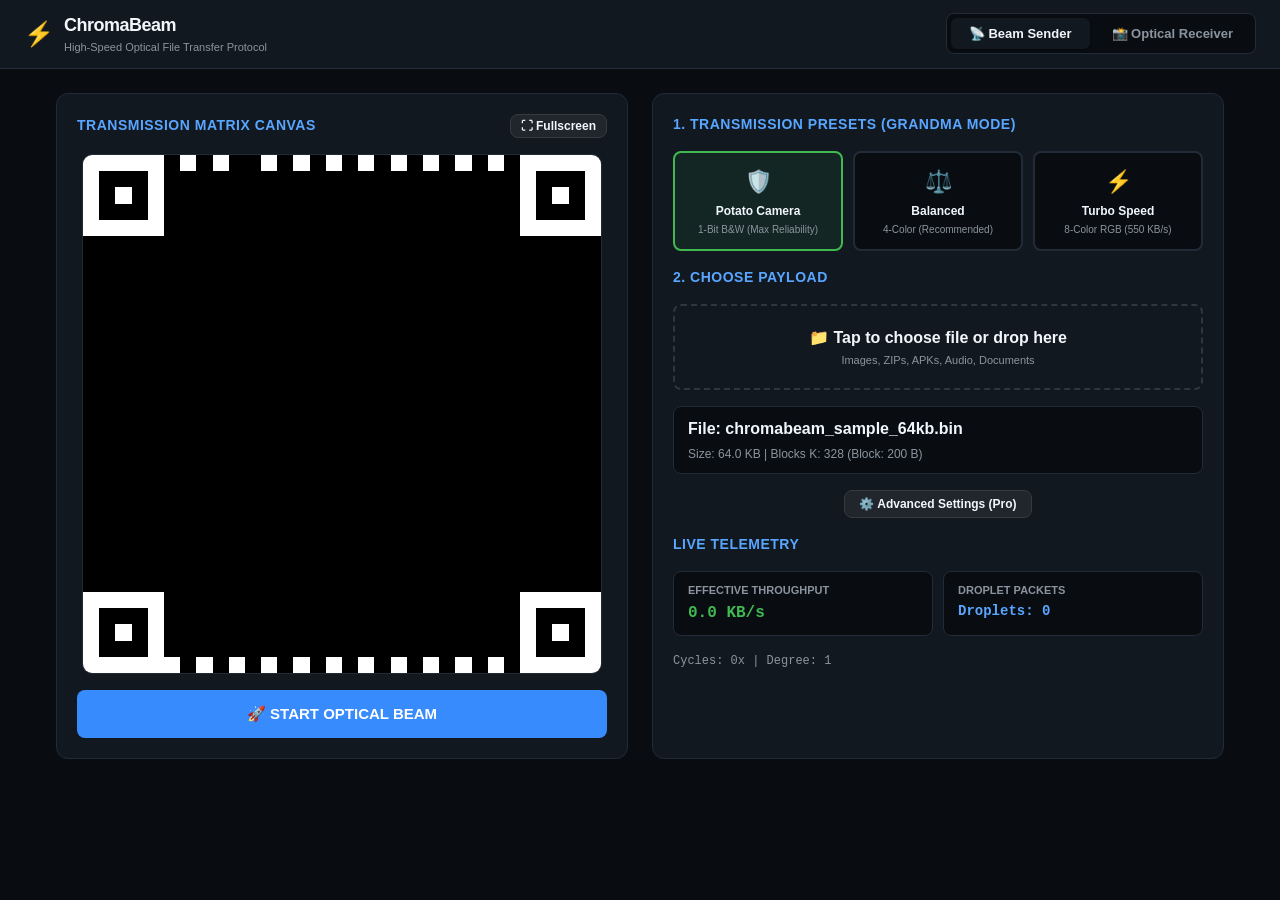
==== commit 1629711f: "feat: Add Scandit-style multi-tier ROI tracking (60+ FPS), dynamic high-capacity block sizing, and f" ====
--- a/chromabeam_offline.html
+++ b/chromabeam_offline.html
@@ -562,6 +562,11 @@
                     <div id="receiverProgressLabel" class="progress-text">0.0000%</div>
                 </div>
 
+                <div id="receiverDownloadCard" style="display: none; background: rgba(35, 134, 54, 0.15); border: 1px solid #3fb950; border-radius: 8px; padding: 12px; margin-top: 10px; text-align: center;">
+                    <div style="font-weight: 600; color: #3fb950; font-size: 13px; margin-bottom: 6px;">🎉 FILE ASSEMBLED SUCCESSFULLY!</div>
+                    <a id="receiverDownloadLink" class="btn btn-success" style="display: block; width: 100%; text-decoration: none; padding: 10px; font-size: 14px; font-weight: bold; text-align: center; border-radius: 6px; box-sizing: border-box;" download="file.bin">📥 SAVE FILE (0.0 KB)</a>
+                </div>
+
                 <span class="card-title" style="margin-top: 12px;">Diagnostic Telemetry & Vision HUD</span>
                 <div class="telemetry-grid">
                     <div class="metric-box">
@@ -600,7 +605,7 @@
         </section>
     </main>
 
-    <!-- Scripts (cache-busted v4 with Standard QR & jsQR Support) -->
+    <!-- Scripts (cache-busted v5 with Scandit ROI Tracking & Download Fix) -->
     
     
     
@@ -11935,6 +11940,8 @@
 let workerIsComplete = false;
 let workerLockedConfig = null;
 let workerFrameCount = 0;
+let workerLastLockedQuad = null;
+let workerLockStreak = 0;
 
 function resetWorkerSession() {
     workerDecoder = null;
@@ -11944,6 +11951,8 @@
     workerIsComplete = false;
     workerLockedConfig = null;
     workerFrameCount = 0;
+    workerLastLockedQuad = null;
+    workerLockStreak = 0;
 }
 
 function base64ToUint8Array(base64) {
@@ -11954,6 +11963,35 @@
             bytes[i] = binaryString.charCodeAt(i);
         }
         return bytes;
+    }
+    return null;
+}
+
+function scanCroppedQR(fullBuffer, imgW, imgH, rx, ry, rw, rh) {
+    rx = Math.max(0, Math.floor(rx));
+    ry = Math.max(0, Math.floor(ry));
+    rw = Math.min(imgW - rx, Math.floor(rw));
+    rh = Math.min(imgH - ry, Math.floor(rh));
+    if (rw < 50 || rh < 50) return null;
+
+    const cropBuf = new Uint8ClampedArray(rw * rh * 4);
+    for (let y = 0; y < rh; y++) {
+        const srcOffset = ((ry + y) * imgW + rx) * 4;
+        const dstOffset = (y * rw) * 4;
+        cropBuf.set(fullBuffer.subarray(srcOffset, srcOffset + rw * 4), dstOffset);
+    }
+
+    const res = jsQR(cropBuf, rw, rh, { inversionAttempts: "attemptBoth" });
+    if (res && res.data) {
+        return {
+            data: res.data,
+            location: {
+                topLeftCorner: { x: res.location.topLeftCorner.x + rx, y: res.location.topLeftCorner.y + ry },
+                topRightCorner: { x: res.location.topRightCorner.x + rx, y: res.location.topRightCorner.y + ry },
+                bottomRightCorner: { x: res.location.bottomRightCorner.x + rx, y: res.location.bottomRightCorner.y + ry },
+                bottomLeftCorner: { x: res.location.bottomLeftCorner.x + rx, y: res.location.bottomLeftCorner.y + ry }
+            }
+        };
     }
     return null;
 }
@@ -12015,12 +12053,48 @@
             let lastLumaMetrics = null;
 
             // =========================================================================
-            // PASS 1: High-Speed Standard QR Code Detection (1:1:3:1:1 Finder Pattern)
+            // PASS 1: High-Speed Scandit-Style Multi-Tier QR Detection
             // =========================================================================
             if (typeof jsQR === 'function') {
-                const qrRes = jsQR(imgData.data, width, height, {
-                    inversionAttempts: "attemptBoth"
-                });
+                let qrRes = null;
+
+                // Tier 1: Locked Tracking ROI (Tight 25% padding around last known quad)
+                if (workerLastLockedQuad) {
+                    const xs = workerLastLockedQuad.map(p => p.x);
+                    const ys = workerLastLockedQuad.map(p => p.y);
+                    const minX = Math.min(...xs);
+                    const maxX = Math.max(...xs);
+                    const minY = Math.min(...ys);
+                    const maxY = Math.max(...ys);
+                    const padX = (maxX - minX) * 0.25;
+                    const padY = (maxY - minY) * 0.25;
+
+                    qrRes = scanCroppedQR(
+                        imgData.data, width, height,
+                        minX - padX, minY - padY,
+                        (maxX - minX) + padX * 2, (maxY - minY) + padY * 2
+                    );
+                    if (qrRes) detectMethod = "1:1:3:1:1 QR (Track Lock)";
+                }
+
+                // Tier 2: Viewfinder ROI (The green guide box)
+                if (!qrRes && guideRect && guideRect.w > 50 && guideRect.h > 50) {
+                    const pad = guideRect.w * 0.10;
+                    qrRes = scanCroppedQR(
+                        imgData.data, width, height,
+                        guideRect.x - pad, guideRect.y - pad,
+                        guideRect.w + pad * 2, guideRect.h + pad * 2
+                    );
+                    if (qrRes) detectMethod = "1:1:3:1:1 QR (Viewfinder ROI)";
+                }
+
+                // Tier 3: Full Frame Fallback
+                if (!qrRes) {
+                    qrRes = jsQR(imgData.data, width, height, {
+                        inversionAttempts: "attemptBoth"
+                    });
+                    if (qrRes) detectMethod = "1:1:3:1:1 QR (Full Frame)";
+                }
 
                 if (qrRes && qrRes.data) {
                     try {
@@ -12034,20 +12108,27 @@
                                     rotationSteps: 0
                                 };
                                 matchedConfigLabel = "Standard QR (1-bit B&W)";
-                                detectMethod = "1:1:3:1:1 QR Finder";
                                 quad = [
                                     qrRes.location.topLeftCorner,
                                     qrRes.location.topRightCorner,
                                     qrRes.location.bottomRightCorner,
                                     qrRes.location.bottomLeftCorner
                                 ];
+                                workerLastLockedQuad = quad;
+                                workerLockStreak++;
                                 if (verbose) {
                                     log(`[F${frameNum}] 🎯 jsQR locked! Seed #${packet.header.seed} fileId=${packet.header.fileId}`);
                                 }
                             }
                         }
                     } catch (err) {
-                        // Invalid QR payload, fall through to color matrix pass
+                        // Invalid QR payload
+                    }
+                } else {
+                    // Missed frame: degrade lock streak
+                    if (workerLastLockedQuad) {
+                        workerLockStreak--;
+                        if (workerLockStreak <= 0) workerLastLockedQuad = null;
                     }
                 }
             }
@@ -25849,7 +25930,14 @@
     fullPayload.set(metaBytes, 0);
     fullPayload.set(senderFileBytes, metaBytes.length);
 
-    const blockSize = Math.max(24, senderLayout.maxPayloadBytes - 16);
+    let blockSize;
+    if (senderColorMode === 0) {
+        if (senderFileBytes.length <= 2048) blockSize = 64;
+        else if (senderFileBytes.length <= 64 * 1024) blockSize = 200;
+        else blockSize = 350;
+    } else {
+        blockSize = Math.max(24, senderLayout.maxPayloadBytes - 16);
+    }
     senderEncoder = new LTEncoder(fullPayload, blockSize);
     senderDropletSeed = 0;
     senderTotalSent = 0;
@@ -26172,7 +26260,7 @@
     // 2. Check for server-hosted scanner_worker.js
     if (typeof window !== 'undefined' && typeof window.Worker !== 'undefined') {
         try {
-            scannerWorker = new Worker('scanner_worker.js?v=4');
+            scannerWorker = new Worker('scanner_worker.js?v=5');
             scannerWorker.onmessage = handleWorkerMessage;
             scannerWorker.onerror = function(err) {
                 appendReceiverLog(`[WORKER ERROR] ${err.message || 'Worker thread failure'}`, "error");
@@ -26609,6 +26697,9 @@
     }
 }
 
+let lastReceivedBlobUrl = null;
+let lastReceivedFilename = null;
+
 function downloadReceivedFile(fileResult) {
     updateReceiverProgress(1.0, "100.0000%", fileResult.filesize, fileResult.filesize);
     const badge = document.getElementById('receiverStatusBadge');
@@ -26618,26 +26709,42 @@
     }
 
     const { filename, payloadBuffer } = fileResult;
+    lastReceivedFilename = filename;
+
     if (typeof Blob !== 'undefined' && typeof URL !== 'undefined' && typeof document !== 'undefined') {
         try {
             const blob = new Blob([payloadBuffer], { type: 'application/octet-stream' });
-            const url = URL.createObjectURL(blob);
+            if (lastReceivedBlobUrl) {
+                try { URL.revokeObjectURL(lastReceivedBlobUrl); } catch (_) {}
+            }
+            lastReceivedBlobUrl = URL.createObjectURL(blob);
+
+            // Show persistent download card in UI
+            const dlCard = document.getElementById('receiverDownloadCard');
+            const dlLink = document.getElementById('receiverDownloadLink');
+            if (dlCard && dlLink) {
+                dlLink.href = lastReceivedBlobUrl;
+                dlLink.download = filename;
+                dlLink.textContent = `📥 SAVE ${filename} (${(payloadBuffer.byteLength / 1024).toFixed(1)} KB)`;
+                dlCard.style.display = 'block';
+            }
+
+            // Auto-trigger download (do NOT revoke object URL immediately so mobile download managers can stream it)
             const a = document.createElement('a');
-            a.href = url;
+            a.href = lastReceivedBlobUrl;
             a.download = filename;
+            a.target = '_blank';
             if (document.body) document.body.appendChild(a);
             a.click();
-            if (document.body) document.body.removeChild(a);
-            URL.revokeObjectURL(url);
+            setTimeout(() => {
+                try { if (document.body && a.parentNode) document.body.removeChild(a); } catch (_) {}
+            }, 2000);
         } catch (e) {
             console.warn("[Receiver] Download file trigger error:", e);
         }
     }
 
-    appendReceiverLog(`[SUCCESS] Assembly complete! Downloaded ${filename} (${(payloadBuffer.byteLength / 1024).toFixed(1)} KB)`, "decode");
-    if (typeof alert === 'function') {
-        alert(`🎉 Success! Received and assembled file: ${filename} (${(payloadBuffer.byteLength / 1024).toFixed(1)} KB)`);
-    }
+    appendReceiverLog(`[SUCCESS] Assembly complete! Received ${filename} (${(payloadBuffer.byteLength / 1024).toFixed(1)} KB)`, "decode");
 }
 
 // ===================== LOGGING CONSOLE =====================
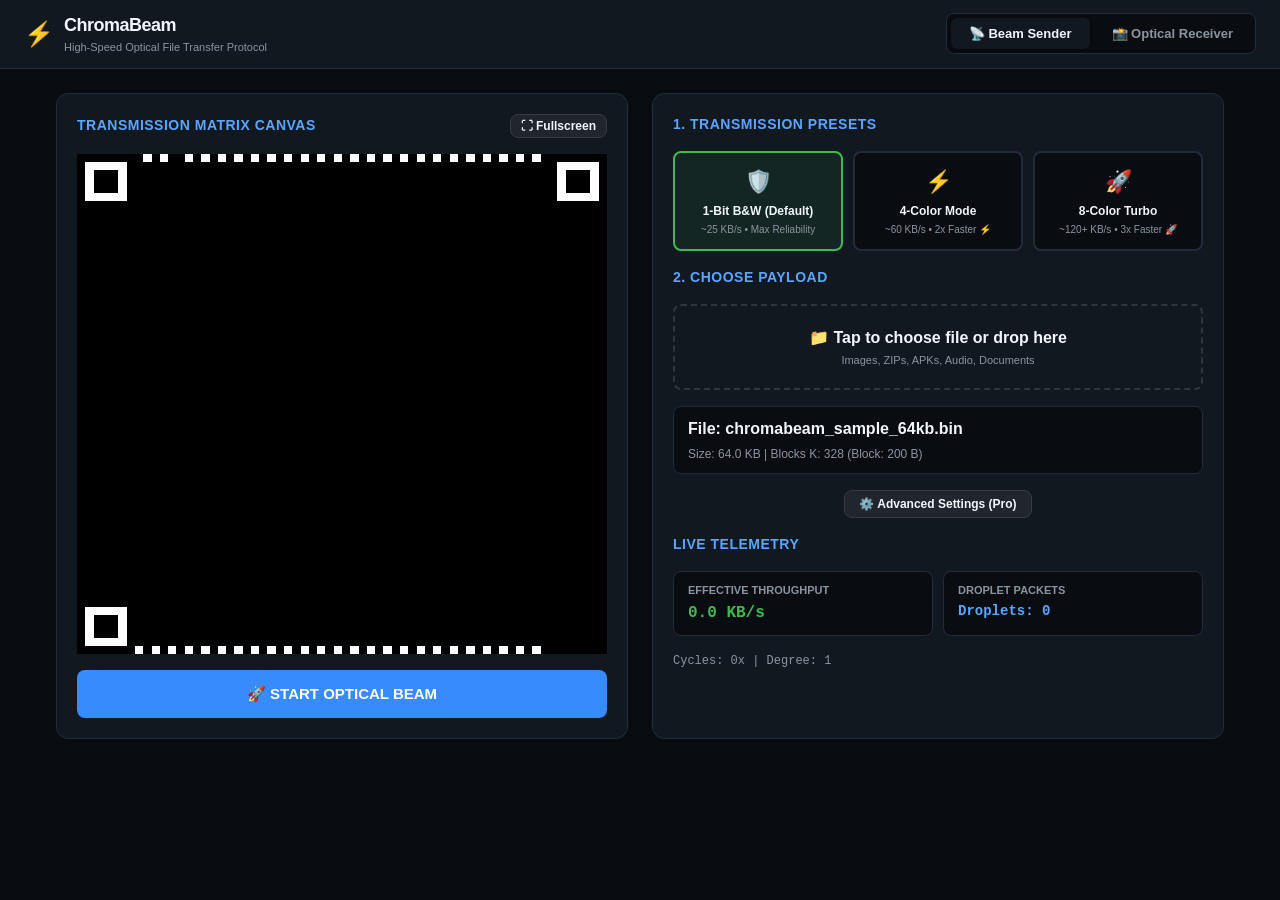
==== commit 1e1c33fa: "feat: 2026 simplistic UI, 3-anchor QR system, Scandit steady lock, app icons, and offline Nuitka dua" ====
--- a/chromabeam_offline.html
+++ b/chromabeam_offline.html
@@ -4,7 +4,8 @@
     <meta charset="UTF-8">
     <meta name="viewport" content="width=device-width, initial-scale=1.0">
     <title>ChromaBeam — High-Speed Optical File Transfer Protocol</title>
-    <meta name="description" content="Ultra-fast optical file transfer through multi-mode animated matrix fountain codes across air-gapped screens and cameras.">
+    <link rel="icon" type="image/png" href="favicon.png">
+    <link rel="shortcut icon" href="favicon.ico">
     <style>
 /* ChromaBeam Web & Mobile Stylesheet */
 :root {
@@ -422,6 +423,19 @@
 
 
 </style>
+    <style>
+        .fullscreen-canvas {
+            position: fixed !important;
+            top: 0;
+            left: 0;
+            width: 100vw !important;
+            height: 100vh !important;
+            object-fit: contain;
+            background-color: #000;
+            z-index: 9999;
+            cursor: pointer;
+        }
+    </style>
 </head>
 <body>
     <header>
@@ -447,30 +461,31 @@
                     <span class="card-title">Transmission Matrix Canvas</span>
                     <button class="btn btn-secondary" onclick="toggleSenderFullscreen()" style="padding: 4px 10px; font-size: 12px;">⛶ Fullscreen</button>
                 </div>
-                <div id="senderCanvasContainer" class="canvas-wrapper">
-                    <canvas id="senderCanvas" width="480" height="480"></canvas>
+                <!-- Main Sender Canvas -->
+                <div style="flex: 1; display: flex; justify-content: center; align-items: center; min-height: 400px;">
+                    <canvas id="senderCanvas" width="512" height="512" onclick="toggleSenderFullscreen()" style="max-width: 100%; max-height: 500px; cursor: pointer;"></canvas>
                 </div>
                 <button id="senderStreamBtn" class="btn btn-primary btn-lg" onclick="toggleSenderStream()">🚀 START OPTICAL BEAM</button>
             </div>
 
             <!-- Right: Settings & Telemetry -->
             <div class="card">
-                <span class="card-title">1. Transmission Presets (Grandma Mode)</span>
+                <span class="card-title">1. Transmission Presets</span>
                 <div class="preset-grid">
                     <div id="preset_potato" class="preset-card active" onclick="applyPreset('potato')">
                         <div class="preset-icon">🛡️</div>
-                        <div class="preset-name">Potato Camera</div>
-                        <div class="preset-sub">1-Bit B&W (Max Reliability)</div>
+                        <div class="preset-name">1-Bit B&W (Default)</div>
+                        <div class="preset-sub">~25 KB/s • Max Reliability</div>
                     </div>
                     <div id="preset_balanced" class="preset-card" onclick="applyPreset('balanced')">
-                        <div class="preset-icon">⚖️</div>
-                        <div class="preset-name">Balanced</div>
-                        <div class="preset-sub">4-Color (Recommended)</div>
+                        <div class="preset-icon">⚡</div>
+                        <div class="preset-name">4-Color Mode</div>
+                        <div class="preset-sub">~60 KB/s • 2x Faster ⚡</div>
                     </div>
                     <div id="preset_turbo" class="preset-card" onclick="applyPreset('turbo')">
-                        <div class="preset-icon">⚡</div>
-                        <div class="preset-name">Turbo Speed</div>
-                        <div class="preset-sub">8-Color RGB (550 KB/s)</div>
+                        <div class="preset-icon">🚀</div>
+                        <div class="preset-name">8-Color Turbo</div>
+                        <div class="preset-sub">~120+ KB/s • 3x Faster 🚀</div>
                     </div>
                 </div>
 
@@ -507,6 +522,11 @@
                             <option value="32" selected>32x32 (Ultra Large Cells)</option>
                             <option value="48">48x48 (Balanced)</option>
                             <option value="64">64x64 (High Density)</option>
+                            <option value="128">128x128 (Ultra Density)</option>
+                            <option value="256">256x256 (Extreme Density)</option>
+                            <option value="512">512x512 (Max Density)</option>
+                            <option value="1024">1024x1024 (Experimental 1K)</option>
+                            <option value="2048">2048x2048 (Experimental 2K)</option>
                         </select>
                     </div>
 
@@ -11124,7 +11144,7 @@
     ]
 };
 
-const JS_ANCHOR_SIZE = 5;
+const JS_ANCHOR_SIZE = 7;
 
 class JSColorMatrixLayout {
     constructor(gridSize = 48, colorMode = 2) {
@@ -11161,11 +11181,10 @@
                 const inTL = (r < s && c < s);
                 const inTR = (r < s && c >= N - s);
                 const inBL = (r >= N - s && c < s);
-                const inBR = (r >= N - s && c >= N - s);
                 const inTopBorder = (r === 0 && c >= s && c < N - s);
                 const inBotBorder = (r === N - 1 && c >= s && c < N - s);
 
-                if (!inTL && !inTR && !inBL && !inBR && !inTopBorder && !inBotBorder) {
+                if (!inTL && !inTR && !inBL && !inTopBorder && !inBotBorder) {
                     this.dataCoords.push({ r, c });
                 }
             }
@@ -11178,11 +11197,11 @@
 
     get anchorCenters() {
         const N = this.gridSize;
-        const c = 2.5 / N;
+        const c = 3.5 / N;
         return [
             { x: c, y: c },              // Top-Left
             { x: 1 - c, y: c },          // Top-Right
-            { x: 1 - c, y: 1 - c },      // Bottom-Right
+            { x: 1 - c, y: 1 - c },      // Bottom-Right (Extrapolated)
             { x: c, y: 1 - c }           // Bottom-Left
         ];
     }
@@ -11193,28 +11212,22 @@
         const white = this.palette.length - 1;
         const black = 0;
 
-        // 1:1:1:1:1 Concentric square anchors
-        // Standardized White center dots (1x1 at centroid) across all 4 corners for binarization invariance.
-
-        // TL (Center dot at (2, 2))
-        for (let r = 0; r < s; r++) for (let c = 0; c < s; c++) grid2D[r][c] = white;
-        for (let r = 1; r < s - 1; r++) for (let c = 1; c < s - 1; c++) grid2D[r][c] = black;
-        grid2D[2][2] = white;
-
-        // TR (Center dot at (2, N-3))
-        for (let r = 0; r < s; r++) for (let c = N - s; c < N; c++) grid2D[r][c] = white;
-        for (let r = 1; r < s - 1; r++) for (let c = N - s + 1; c < N - 1; c++) grid2D[r][c] = black;
-        grid2D[2][N - 3] = white;
-
-        // BR (Center dot at (N-3, N-3))
-        for (let r = N - s; r < N; r++) for (let c = N - s; c < N; c++) grid2D[r][c] = white;
-        for (let r = N - s + 1; r < N - 1; r++) for (let c = N - s + 1; c < N - 1; c++) grid2D[r][c] = black;
-        grid2D[N - 3][N - 3] = white;
-
-        // BL (Center dot at (N-3, 2))
-        for (let r = N - s; r < N; r++) for (let c = 0; c < s; c++) grid2D[r][c] = white;
-        for (let r = N - s + 1; r < N - 1; r++) for (let c = 1; c < s - 1; c++) grid2D[r][c] = black;
-        grid2D[N - 3][2] = white;
+        // 1:1:3:1:1 Standard QR Finder Patterns in 3 corners (TL, TR, BL)
+
+        // TL
+        for (let r = 0; r < s; r++) for (let c = 0; c < s; c++) grid2D[r][c] = black;
+        for (let r = 1; r < s - 1; r++) for (let c = 1; c < s - 1; c++) grid2D[r][c] = white;
+        for (let r = 2; r < s - 2; r++) for (let c = 2; c < s - 2; c++) grid2D[r][c] = black;
+
+        // TR
+        for (let r = 0; r < s; r++) for (let c = N - s; c < N; c++) grid2D[r][c] = black;
+        for (let r = 1; r < s - 1; r++) for (let c = N - s + 1; c < N - 1; c++) grid2D[r][c] = white;
+        for (let r = 2; r < s - 2; r++) for (let c = N - s + 2; c < N - 2; c++) grid2D[r][c] = black;
+
+        // BL
+        for (let r = N - s; r < N; r++) for (let c = 0; c < s; c++) grid2D[r][c] = black;
+        for (let r = N - s + 1; r < N - 1; r++) for (let c = 1; c < s - 1; c++) grid2D[r][c] = white;
+        for (let r = N - s + 2; r < N - 2; r++) for (let c = 2; c < s - 2; c++) grid2D[r][c] = black;
 
         // Calibration swatches
         let calIdxs = (this.colorMode === 2) ? [0, 4, 2, 1, 7] : ((this.colorMode === 1) ? [0, 1, 2, 3] : [0, 1, 0, 1]);
@@ -11688,7 +11701,7 @@
         }
     }
 
-    if (allCandidates.length < 4) return null;
+    if (allCandidates.length < 3) return null;
 
     // 4. Cluster Anchor Points
     const clusters = [];
@@ -11767,29 +11780,41 @@
 }
 
 function orderQuadPointsClockwise(pts) {
-    const cx = (pts[0].x + pts[1].x + pts[2].x + pts[3].x) / 4;
-    const cy = (pts[0].y + pts[1].y + pts[2].y + pts[3].y) / 4;
-
-    const sorted = pts.slice().sort((a, b) => {
-        return Math.atan2(a.y - cy, a.x - cx) - Math.atan2(b.y - cy, b.x - cx);
-    });
-
-    let tlIdx = 0, minSum = Infinity;
-    for (let i = 0; i < 4; i++) {
-        const s = sorted[i].x + sorted[i].y;
-        if (s < minSum) { minSum = s; tlIdx = i; }
-    }
-
-    return [
-        sorted[tlIdx],
-        sorted[(tlIdx + 1) % 4],
-        sorted[(tlIdx + 2) % 4],
-        sorted[(tlIdx + 3) % 4]
-    ];
+    // Determine which point is TL by finding the pair with the longest distance (TR and BL)
+    let d01 = Math.hypot(pts[0].x - pts[1].x, pts[0].y - pts[1].y);
+    let d12 = Math.hypot(pts[1].x - pts[2].x, pts[1].y - pts[2].y);
+    let d02 = Math.hypot(pts[0].x - pts[2].x, pts[0].y - pts[2].y);
+
+    let tl, a, b;
+    if (d01 >= d12 && d01 >= d02) {
+        tl = pts[2]; a = pts[0]; b = pts[1];
+    } else if (d12 >= d01 && d12 >= d02) {
+        tl = pts[0]; a = pts[1]; b = pts[2];
+    } else {
+        tl = pts[1]; a = pts[0]; b = pts[2];
+    }
+
+    // Determine TR and BL using 2D cross product
+    // (A - TL) x (B - TL)
+    let cross = (a.x - tl.x) * (b.y - tl.y) - (a.y - tl.y) * (b.x - tl.x);
+    let tr, bl;
+    if (cross > 0) {
+        tr = a; bl = b;
+    } else {
+        tr = b; bl = a;
+    }
+
+    // Extrapolate BR
+    let br = {
+        x: tr.x + bl.x - tl.x,
+        y: tr.y + bl.y - tl.y
+    };
+
+    return [tl, tr, br, bl];
 }
 
 function findBestAnchorQuad(clusters, imgW, imgH) {
-    if (clusters.length < 4) return null;
+    if (clusters.length < 3) return null;
     const minQuadArea = (imgW * imgH) * 0.005; // At least 0.5% of camera frame
     const N = Math.min(clusters.length, 16);
     let bestQuad = null;
@@ -11798,57 +11823,54 @@
     for (let i = 0; i < N; i++) {
         for (let j = i + 1; j < N; j++) {
             for (let k = j + 1; k < N; k++) {
-                for (let l = k + 1; l < N; l++) {
-                    const combo = [
-                        { x: clusters[i].x, y: clusters[i].y, size: clusters[i].size },
-                        { x: clusters[j].x, y: clusters[j].y, size: clusters[j].size },
-                        { x: clusters[k].x, y: clusters[k].y, size: clusters[k].size },
-                        { x: clusters[l].x, y: clusters[l].y, size: clusters[l].size }
-                    ];
-
-                    const ordered = orderQuadPointsClockwise(combo);
-
-                    // 1. Calculate Quad Area (Shoelace formula)
-                    const area = 0.5 * Math.abs(
-                        (ordered[0].x * ordered[1].y - ordered[1].x * ordered[0].y) +
-                        (ordered[1].x * ordered[2].y - ordered[2].x * ordered[1].y) +
-                        (ordered[2].x * ordered[3].y - ordered[3].x * ordered[2].y) +
-                        (ordered[3].x * ordered[0].y - ordered[0].x * ordered[3].y)
-                    );
-
-                    if (area < minQuadArea) continue;
-
-                    // 2. Check side lengths
-                    const d0 = Math.hypot(ordered[0].x - ordered[1].x, ordered[0].y - ordered[1].y);
-                    const d1 = Math.hypot(ordered[1].x - ordered[2].x, ordered[1].y - ordered[2].y);
-                    const d2 = Math.hypot(ordered[2].x - ordered[3].x, ordered[2].y - ordered[3].y);
-                    const d3 = Math.hypot(ordered[3].x - ordered[0].x, ordered[3].y - ordered[0].y);
-
-                    const sides = [d0, d1, d2, d3];
-                    const sMin = Math.min(...sides);
-                    const sMax = Math.max(...sides);
-                    if (sMax === 0 || (sMin / sMax) < 0.25) continue;
-
-                    // 3. Check diagonals
-                    const diag1 = Math.hypot(ordered[0].x - ordered[2].x, ordered[0].y - ordered[2].y);
-                    const diag2 = Math.hypot(ordered[1].x - ordered[3].x, ordered[1].y - ordered[3].y);
-                    const dMin = Math.min(diag1, diag2);
-                    const dMax = Math.max(diag1, diag2);
-                    if (dMax === 0 || (dMin / dMax) < 0.35) continue;
-
-                    // 4. Check anchor size uniformity
-                    const sizes = [combo[0].size, combo[1].size, combo[2].size, combo[3].size];
-                    const szMin = Math.min(...sizes);
-                    const szMax = Math.max(...sizes);
-                    if (szMax === 0 || (szMin / szMax) < 0.15) continue;
-
-                    // 5. Score = Area * side_regularity * diag_regularity * sqrt(size_uniformity)
-                    const score = area * (sMin / sMax) * (dMin / dMax) * Math.sqrt(szMin / szMax);
-
-                    if (score > bestScore) {
-                        bestScore = score;
-                        bestQuad = ordered;
-                    }
+                const combo = [
+                    { x: clusters[i].x, y: clusters[i].y, size: clusters[i].size },
+                    { x: clusters[j].x, y: clusters[j].y, size: clusters[j].size },
+                    { x: clusters[k].x, y: clusters[k].y, size: clusters[k].size }
+                ];
+
+                const ordered = orderQuadPointsClockwise(combo);
+
+                // 1. Calculate Quad Area (Shoelace formula)
+                const area = 0.5 * Math.abs(
+                    (ordered[0].x * ordered[1].y - ordered[1].x * ordered[0].y) +
+                    (ordered[1].x * ordered[2].y - ordered[2].x * ordered[1].y) +
+                    (ordered[2].x * ordered[3].y - ordered[3].x * ordered[2].y) +
+                    (ordered[3].x * ordered[0].y - ordered[0].x * ordered[3].y)
+                );
+
+                if (area < minQuadArea) continue;
+
+                // 2. Check side lengths
+                const d0 = Math.hypot(ordered[0].x - ordered[1].x, ordered[0].y - ordered[1].y);
+                const d1 = Math.hypot(ordered[1].x - ordered[2].x, ordered[1].y - ordered[2].y);
+                const d2 = Math.hypot(ordered[2].x - ordered[3].x, ordered[2].y - ordered[3].y);
+                const d3 = Math.hypot(ordered[3].x - ordered[0].x, ordered[3].y - ordered[0].y);
+
+                const sides = [d0, d1, d2, d3];
+                const sMin = Math.min(...sides);
+                const sMax = Math.max(...sides);
+                if (sMax === 0 || (sMin / sMax) < 0.25) continue;
+
+                // 3. Check diagonals
+                const diag1 = Math.hypot(ordered[0].x - ordered[2].x, ordered[0].y - ordered[2].y);
+                const diag2 = Math.hypot(ordered[1].x - ordered[3].x, ordered[1].y - ordered[3].y);
+                const dMin = Math.min(diag1, diag2);
+                const dMax = Math.max(diag1, diag2);
+                if (dMax === 0 || (dMin / dMax) < 0.35) continue;
+
+                // 4. Check anchor size uniformity (only 3 anchors tested)
+                const sizes = [combo[0].size, combo[1].size, combo[2].size];
+                const szMin = Math.min(...sizes);
+                const szMax = Math.max(...sizes);
+                if (szMax === 0 || (szMin / szMax) < 0.15) continue;
+
+                // 5. Score = Area * side_regularity * diag_regularity * sqrt(size_uniformity)
+                const score = area * (sMin / sMax) * (dMin / dMax) * Math.sqrt(szMin / szMax);
+
+                if (score > bestScore) {
+                    bestScore = score;
+                    bestQuad = ordered;
                 }
             }
         }
@@ -11920,8 +11942,15 @@
     { grid: 64, mode: 0, label: '64×64 B&W' },
     { grid: 32, mode: 1, label: '32×32 4-Color' },
     { grid: 48, mode: 1, label: '48×48 4-Color' },
+    { grid: 64, mode: 1, label: '64×64 4-Color' },
+    { grid: 128, mode: 1, label: '128×128 4-Color' },
     { grid: 48, mode: 2, label: '48×48 8-Color' },
     { grid: 64, mode: 2, label: '64×64 8-Color' },
+    { grid: 128, mode: 2, label: '128×128 8-Color' },
+    { grid: 256, mode: 2, label: '256×256 8-Color' },
+    { grid: 512, mode: 2, label: '512×512 8-Color' },
+    { grid: 1024, mode: 2, label: '1024×1024 8-Color' },
+    { grid: 2048, mode: 2, label: '2048×2048 8-Color' },
 ];
 
 let CACHED_LAYOUTS = {};
@@ -12137,9 +12166,18 @@
             // PASS 2: Custom Multi-Color Optical Matrix Detection (3D Homography)
             // =========================================================================
             if (!decodedResult) {
-                const detectRes = detectOpticalQuad(imgData, width, height, guideRect);
-                quad = detectRes.quad;
-                detectMethod = detectRes.method;
+                let triedLock = false;
+                
+                // Tier 1: Steady Lock (Reuse last known quad)
+                if (workerLastLockedQuad) {
+                    quad = workerLastLockedQuad;
+                    detectMethod = "Color Matrix (Track Lock)";
+                    triedLock = true;
+                } else {
+                    const detectRes = detectOpticalQuad(imgData, width, height, guideRect);
+                    quad = detectRes.quad;
+                    detectMethod = detectRes.method;
+                }
 
                 if (quad) {
                     const configsToTest = workerLockedConfig ? [workerLockedConfig] : CANDIDATE_CONFIGS;
@@ -12163,12 +12201,45 @@
                             decodedResult = res;
                             matchedConfigLabel = `${cfg.label} (${res.rotationDeg}° rot)`;
                             workerLockedConfig = cfg;
+                            workerLastLockedQuad = quad;
+                            workerLockStreak++;
                             break;
                         }
                     }
 
-                    if (!decodedResult && workerLockedConfig) {
-                        workerLockedConfig = null;
+                    if (!decodedResult) {
+                        // If we failed with lock, fall back to re-detecting
+                        if (triedLock) {
+                            workerLockStreak--;
+                            if (workerLockStreak <= 0) workerLastLockedQuad = null;
+                            
+                            const detectRes = detectOpticalQuad(imgData, width, height, guideRect);
+                            quad = detectRes.quad;
+                            detectMethod = detectRes.method;
+                            
+                            if (quad) {
+                                for (const cfg of configsToTest) {
+                                    const layoutKey = `${cfg.grid}_${cfg.mode}`;
+                                    const layout = CACHED_LAYOUTS[layoutKey];
+                                    if (!layout) continue;
+                                    
+                                    const sampleRes = sampleQuadGrid(imgData, width, height, quad, layout);
+                                    let res = decodeGridMultiOrientation(sampleRes.grid2D, layout);
+                                    if (res) {
+                                        decodedResult = res;
+                                        matchedConfigLabel = `${cfg.label} (${res.rotationDeg}° rot)`;
+                                        workerLockedConfig = cfg;
+                                        workerLastLockedQuad = quad;
+                                        workerLockStreak++;
+                                        break;
+                                    }
+                                }
+                            }
+                        }
+                        
+                        if (!decodedResult && workerLockedConfig) {
+                            workerLockedConfig = null;
+                        }
                     }
                 }
             }
@@ -12239,7 +12310,10 @@
                 }, fileResult ? [fileResult.payloadBuffer] : []);
 
             } else {
-                if (quad) workerCRCErrors++;
+                if (quad) {
+                    workerCRCErrors++;
+                    if (verbose) log(`[F${frameNum}] ⚠️ CRC ERROR (Motion blur or poor lighting). Packet Dropped.`);
+                }
                 const progressRatio = workerDecoder ? workerDecoder.getProgress() : 0;
                 const progressPct = (progressRatio * 100).toFixed(4) + "%";
                 const allLogs = logLines.join('\n');
@@ -25068,7 +25142,7 @@
     ]
 };
 
-const JS_ANCHOR_SIZE = 5;
+const JS_ANCHOR_SIZE = 7;
 
 class JSColorMatrixLayout {
     constructor(gridSize = 48, colorMode = 2) {
@@ -25105,11 +25179,10 @@
                 const inTL = (r < s && c < s);
                 const inTR = (r < s && c >= N - s);
                 const inBL = (r >= N - s && c < s);
-                const inBR = (r >= N - s && c >= N - s);
                 const inTopBorder = (r === 0 && c >= s && c < N - s);
                 const inBotBorder = (r === N - 1 && c >= s && c < N - s);
 
-                if (!inTL && !inTR && !inBL && !inBR && !inTopBorder && !inBotBorder) {
+                if (!inTL && !inTR && !inBL && !inTopBorder && !inBotBorder) {
                     this.dataCoords.push({ r, c });
                 }
             }
@@ -25122,11 +25195,11 @@
 
     get anchorCenters() {
         const N = this.gridSize;
-        const c = 2.5 / N;
+        const c = 3.5 / N;
         return [
             { x: c, y: c },              // Top-Left
             { x: 1 - c, y: c },          // Top-Right
-            { x: 1 - c, y: 1 - c },      // Bottom-Right
+            { x: 1 - c, y: 1 - c },      // Bottom-Right (Extrapolated)
             { x: c, y: 1 - c }           // Bottom-Left
         ];
     }
@@ -25137,28 +25210,22 @@
         const white = this.palette.length - 1;
         const black = 0;
 
-        // 1:1:1:1:1 Concentric square anchors
-        // Standardized White center dots (1x1 at centroid) across all 4 corners for binarization invariance.
-
-        // TL (Center dot at (2, 2))
-        for (let r = 0; r < s; r++) for (let c = 0; c < s; c++) grid2D[r][c] = white;
-        for (let r = 1; r < s - 1; r++) for (let c = 1; c < s - 1; c++) grid2D[r][c] = black;
-        grid2D[2][2] = white;
-
-        // TR (Center dot at (2, N-3))
-        for (let r = 0; r < s; r++) for (let c = N - s; c < N; c++) grid2D[r][c] = white;
-        for (let r = 1; r < s - 1; r++) for (let c = N - s + 1; c < N - 1; c++) grid2D[r][c] = black;
-        grid2D[2][N - 3] = white;
-
-        // BR (Center dot at (N-3, N-3))
-        for (let r = N - s; r < N; r++) for (let c = N - s; c < N; c++) grid2D[r][c] = white;
-        for (let r = N - s + 1; r < N - 1; r++) for (let c = N - s + 1; c < N - 1; c++) grid2D[r][c] = black;
-        grid2D[N - 3][N - 3] = white;
-
-        // BL (Center dot at (N-3, 2))
-        for (let r = N - s; r < N; r++) for (let c = 0; c < s; c++) grid2D[r][c] = white;
-        for (let r = N - s + 1; r < N - 1; r++) for (let c = 1; c < s - 1; c++) grid2D[r][c] = black;
-        grid2D[N - 3][2] = white;
+        // 1:1:3:1:1 Standard QR Finder Patterns in 3 corners (TL, TR, BL)
+
+        // TL
+        for (let r = 0; r < s; r++) for (let c = 0; c < s; c++) grid2D[r][c] = black;
+        for (let r = 1; r < s - 1; r++) for (let c = 1; c < s - 1; c++) grid2D[r][c] = white;
+        for (let r = 2; r < s - 2; r++) for (let c = 2; c < s - 2; c++) grid2D[r][c] = black;
+
+        // TR
+        for (let r = 0; r < s; r++) for (let c = N - s; c < N; c++) grid2D[r][c] = black;
+        for (let r = 1; r < s - 1; r++) for (let c = N - s + 1; c < N - 1; c++) grid2D[r][c] = white;
+        for (let r = 2; r < s - 2; r++) for (let c = N - s + 2; c < N - 2; c++) grid2D[r][c] = black;
+
+        // BL
+        for (let r = N - s; r < N; r++) for (let c = 0; c < s; c++) grid2D[r][c] = black;
+        for (let r = N - s + 1; r < N - 1; r++) for (let c = 1; c < s - 1; c++) grid2D[r][c] = white;
+        for (let r = N - s + 2; r < N - 2; r++) for (let c = 2; c < s - 2; c++) grid2D[r][c] = black;
 
         // Calibration swatches
         let calIdxs = (this.colorMode === 2) ? [0, 4, 2, 1, 7] : ((this.colorMode === 1) ? [0, 1, 2, 3] : [0, 1, 0, 1]);
@@ -25632,7 +25699,7 @@
         }
     }
 
-    if (allCandidates.length < 4) return null;
+    if (allCandidates.length < 3) return null;
 
     // 4. Cluster Anchor Points
     const clusters = [];
@@ -25711,29 +25778,41 @@
 }
 
 function orderQuadPointsClockwise(pts) {
-    const cx = (pts[0].x + pts[1].x + pts[2].x + pts[3].x) / 4;
-    const cy = (pts[0].y + pts[1].y + pts[2].y + pts[3].y) / 4;
-
-    const sorted = pts.slice().sort((a, b) => {
-        return Math.atan2(a.y - cy, a.x - cx) - Math.atan2(b.y - cy, b.x - cx);
-    });
-
-    let tlIdx = 0, minSum = Infinity;
-    for (let i = 0; i < 4; i++) {
-        const s = sorted[i].x + sorted[i].y;
-        if (s < minSum) { minSum = s; tlIdx = i; }
-    }
-
-    return [
-        sorted[tlIdx],
-        sorted[(tlIdx + 1) % 4],
-        sorted[(tlIdx + 2) % 4],
-        sorted[(tlIdx + 3) % 4]
-    ];
+    // Determine which point is TL by finding the pair with the longest distance (TR and BL)
+    let d01 = Math.hypot(pts[0].x - pts[1].x, pts[0].y - pts[1].y);
+    let d12 = Math.hypot(pts[1].x - pts[2].x, pts[1].y - pts[2].y);
+    let d02 = Math.hypot(pts[0].x - pts[2].x, pts[0].y - pts[2].y);
+
+    let tl, a, b;
+    if (d01 >= d12 && d01 >= d02) {
+        tl = pts[2]; a = pts[0]; b = pts[1];
+    } else if (d12 >= d01 && d12 >= d02) {
+        tl = pts[0]; a = pts[1]; b = pts[2];
+    } else {
+        tl = pts[1]; a = pts[0]; b = pts[2];
+    }
+
+    // Determine TR and BL using 2D cross product
+    // (A - TL) x (B - TL)
+    let cross = (a.x - tl.x) * (b.y - tl.y) - (a.y - tl.y) * (b.x - tl.x);
+    let tr, bl;
+    if (cross > 0) {
+        tr = a; bl = b;
+    } else {
+        tr = b; bl = a;
+    }
+
+    // Extrapolate BR
+    let br = {
+        x: tr.x + bl.x - tl.x,
+        y: tr.y + bl.y - tl.y
+    };
+
+    return [tl, tr, br, bl];
 }
 
 function findBestAnchorQuad(clusters, imgW, imgH) {
-    if (clusters.length < 4) return null;
+    if (clusters.length < 3) return null;
     const minQuadArea = (imgW * imgH) * 0.005; // At least 0.5% of camera frame
     const N = Math.min(clusters.length, 16);
     let bestQuad = null;
@@ -25742,57 +25821,54 @@
     for (let i = 0; i < N; i++) {
         for (let j = i + 1; j < N; j++) {
             for (let k = j + 1; k < N; k++) {
-                for (let l = k + 1; l < N; l++) {
-                    const combo = [
-                        { x: clusters[i].x, y: clusters[i].y, size: clusters[i].size },
-                        { x: clusters[j].x, y: clusters[j].y, size: clusters[j].size },
-                        { x: clusters[k].x, y: clusters[k].y, size: clusters[k].size },
-                        { x: clusters[l].x, y: clusters[l].y, size: clusters[l].size }
-                    ];
-
-                    const ordered = orderQuadPointsClockwise(combo);
-
-                    // 1. Calculate Quad Area (Shoelace formula)
-                    const area = 0.5 * Math.abs(
-                        (ordered[0].x * ordered[1].y - ordered[1].x * ordered[0].y) +
-                        (ordered[1].x * ordered[2].y - ordered[2].x * ordered[1].y) +
-                        (ordered[2].x * ordered[3].y - ordered[3].x * ordered[2].y) +
-                        (ordered[3].x * ordered[0].y - ordered[0].x * ordered[3].y)
-                    );
-
-                    if (area < minQuadArea) continue;
-
-                    // 2. Check side lengths
-                    const d0 = Math.hypot(ordered[0].x - ordered[1].x, ordered[0].y - ordered[1].y);
-                    const d1 = Math.hypot(ordered[1].x - ordered[2].x, ordered[1].y - ordered[2].y);
-                    const d2 = Math.hypot(ordered[2].x - ordered[3].x, ordered[2].y - ordered[3].y);
-                    const d3 = Math.hypot(ordered[3].x - ordered[0].x, ordered[3].y - ordered[0].y);
-
-                    const sides = [d0, d1, d2, d3];
-                    const sMin = Math.min(...sides);
-                    const sMax = Math.max(...sides);
-                    if (sMax === 0 || (sMin / sMax) < 0.25) continue;
-
-                    // 3. Check diagonals
-                    const diag1 = Math.hypot(ordered[0].x - ordered[2].x, ordered[0].y - ordered[2].y);
-                    const diag2 = Math.hypot(ordered[1].x - ordered[3].x, ordered[1].y - ordered[3].y);
-                    const dMin = Math.min(diag1, diag2);
-                    const dMax = Math.max(diag1, diag2);
-                    if (dMax === 0 || (dMin / dMax) < 0.35) continue;
-
-                    // 4. Check anchor size uniformity
-                    const sizes = [combo[0].size, combo[1].size, combo[2].size, combo[3].size];
-                    const szMin = Math.min(...sizes);
-                    const szMax = Math.max(...sizes);
-                    if (szMax === 0 || (szMin / szMax) < 0.15) continue;
-
-                    // 5. Score = Area * side_regularity * diag_regularity * sqrt(size_uniformity)
-                    const score = area * (sMin / sMax) * (dMin / dMax) * Math.sqrt(szMin / szMax);
-
-                    if (score > bestScore) {
-                        bestScore = score;
-                        bestQuad = ordered;
-                    }
+                const combo = [
+                    { x: clusters[i].x, y: clusters[i].y, size: clusters[i].size },
+                    { x: clusters[j].x, y: clusters[j].y, size: clusters[j].size },
+                    { x: clusters[k].x, y: clusters[k].y, size: clusters[k].size }
+                ];
+
+                const ordered = orderQuadPointsClockwise(combo);
+
+                // 1. Calculate Quad Area (Shoelace formula)
+                const area = 0.5 * Math.abs(
+                    (ordered[0].x * ordered[1].y - ordered[1].x * ordered[0].y) +
+                    (ordered[1].x * ordered[2].y - ordered[2].x * ordered[1].y) +
+                    (ordered[2].x * ordered[3].y - ordered[3].x * ordered[2].y) +
+                    (ordered[3].x * ordered[0].y - ordered[0].x * ordered[3].y)
+                );
+
+                if (area < minQuadArea) continue;
+
+                // 2. Check side lengths
+                const d0 = Math.hypot(ordered[0].x - ordered[1].x, ordered[0].y - ordered[1].y);
+                const d1 = Math.hypot(ordered[1].x - ordered[2].x, ordered[1].y - ordered[2].y);
+                const d2 = Math.hypot(ordered[2].x - ordered[3].x, ordered[2].y - ordered[3].y);
+                const d3 = Math.hypot(ordered[3].x - ordered[0].x, ordered[3].y - ordered[0].y);
+
+                const sides = [d0, d1, d2, d3];
+                const sMin = Math.min(...sides);
+                const sMax = Math.max(...sides);
+                if (sMax === 0 || (sMin / sMax) < 0.25) continue;
+
+                // 3. Check diagonals
+                const diag1 = Math.hypot(ordered[0].x - ordered[2].x, ordered[0].y - ordered[2].y);
+                const diag2 = Math.hypot(ordered[1].x - ordered[3].x, ordered[1].y - ordered[3].y);
+                const dMin = Math.min(diag1, diag2);
+                const dMax = Math.max(diag1, diag2);
+                if (dMax === 0 || (dMin / dMax) < 0.35) continue;
+
+                // 4. Check anchor size uniformity (only 3 anchors tested)
+                const sizes = [combo[0].size, combo[1].size, combo[2].size];
+                const szMin = Math.min(...sizes);
+                const szMax = Math.max(...sizes);
+                if (szMax === 0 || (szMin / szMax) < 0.15) continue;
+
+                // 5. Score = Area * side_regularity * diag_regularity * sqrt(size_uniformity)
+                const score = area * (sMin / sMax) * (dMin / dMax) * Math.sqrt(szMin / szMax);
+
+                if (score > bestScore) {
+                    bestScore = score;
+                    bestQuad = ordered;
                 }
             }
         }
@@ -25838,8 +25914,8 @@
  * ChromaBeam Web Sender Engine with Grandma Presets & Multi-Mode Support
  */
 
-let senderGridSize = 32;
-let senderColorMode = 0; // Default to Potato Mode (0: B&W) for instant bulletproof compatibility!
+let senderGridSize = 64; // Default 64x64
+let senderColorMode = 0; // Default 1-Bit B&W
 let senderLayout = new JSColorMatrixLayout(senderGridSize, senderColorMode);
 let senderEncoder = null;
 let senderFileBytes = null;
@@ -25856,22 +25932,70 @@
 const senderCanvas = document.getElementById('senderCanvas');
 const senderCtx = senderCanvas ? senderCanvas.getContext('2d', { alpha: false }) : null;
 
+function saveSenderPreferences() {
+    try {
+        localStorage.setItem('chromabeam_grid', senderGridSize);
+        localStorage.setItem('chromabeam_mode', senderColorMode);
+        localStorage.setItem('chromabeam_fps', senderTargetFPS);
+    } catch (_) {}
+}
+
+function loadSenderPreferences() {
+    try {
+        const savedGrid = localStorage.getItem('chromabeam_grid');
+        const savedMode = localStorage.getItem('chromabeam_mode');
+        const savedFps = localStorage.getItem('chromabeam_fps');
+        if (savedGrid) senderGridSize = parseInt(savedGrid, 10);
+        if (savedMode) senderColorMode = parseInt(savedMode, 10);
+        if (savedFps) senderTargetFPS = parseInt(savedFps, 10);
+    } catch (_) {}
+}
+
 function initSender() {
     setupDragAndDrop();
     loadDemoSenderPayload();
-    applyPreset('potato'); // Start with Potato Mode for 100% immediate out-of-the-box reliability!
+    loadSenderPreferences();
+    syncSenderUIToState();
     renderIdleSenderFrame();
 }
 
+function syncSenderUIToState() {
+    document.querySelectorAll('.preset-card').forEach(c => c.classList.remove('active'));
+    if (senderColorMode === 0 && senderGridSize === 64) {
+        const p = document.getElementById('preset_potato');
+        if (p) p.classList.add('active');
+    } else if (senderColorMode === 1 && senderGridSize === 48) {
+        const p = document.getElementById('preset_balanced');
+        if (p) p.classList.add('active');
+    } else if (senderColorMode === 2 && senderGridSize === 64) {
+        const p = document.getElementById('preset_turbo');
+        if (p) p.classList.add('active');
+    }
+
+    const gridSel = document.getElementById('senderGridSelect');
+    if (gridSel) gridSel.value = senderGridSize;
+    const modeSel = document.getElementById('senderModeSelect');
+    if (modeSel) modeSel.value = senderColorMode;
+    const fpsRng = document.getElementById('senderFpsRange');
+    if (fpsRng) {
+        fpsRng.value = senderTargetFPS;
+        const lbl = document.getElementById('senderFpsLabel');
+        if (lbl) lbl.textContent = `Frame Rate: ${senderTargetFPS} FPS`;
+    }
+
+    senderLayout = new JSColorMatrixLayout(senderGridSize, senderColorMode);
+    if (senderFileBytes) {
+        setSenderPayload(senderFileBytes, senderFilename);
+    } else {
+        renderIdleSenderFrame();
+    }
+}
+
 function applyPreset(presetName) {
-    document.querySelectorAll('.preset-card').forEach(c => c.classList.remove('active'));
-    const card = document.getElementById(`preset_${presetName}`);
-    if (card) card.classList.add('active');
-
     if (presetName === 'potato') {
-        // Potato Camera: 1-bit Monochrome B&W, 32x32, 15 FPS
+        // Default: 1-bit Monochrome B&W, 64x64, 15 FPS
         senderColorMode = 0;
-        senderGridSize = 32;
+        senderGridSize = 64;
         senderTargetFPS = 15;
     } else if (presetName === 'balanced') {
         // Balanced: 2-bit 4-Color, 48x48, 25 FPS
@@ -25885,23 +26009,8 @@
         senderTargetFPS = 45;
     }
 
-    // Sync Pro Mode controls
-    const gridSel = document.getElementById('senderGridSelect');
-    if (gridSel) gridSel.value = senderGridSize;
-    const modeSel = document.getElementById('senderModeSelect');
-    if (modeSel) modeSel.value = senderColorMode;
-    const fpsRng = document.getElementById('senderFpsRange');
-    if (fpsRng) {
-        fpsRng.value = senderTargetFPS;
-        document.getElementById('senderFpsLabel').textContent = `Frame Rate: ${senderTargetFPS} FPS`;
-    }
-
-    senderLayout = new JSColorMatrixLayout(senderGridSize, senderColorMode);
-    if (senderFileBytes) {
-        setSenderPayload(senderFileBytes, senderFilename);
-    } else {
-        renderIdleSenderFrame();
-    }
+    saveSenderPreferences();
+    syncSenderUIToState();
 }
 
 function toggleProMode() {
@@ -26121,29 +26230,26 @@
 
 function updateSenderGridDensity(size) {
     senderGridSize = size;
-    senderLayout = new JSColorMatrixLayout(senderGridSize, senderColorMode);
-    if (senderFileBytes) setSenderPayload(senderFileBytes, senderFilename);
-    else renderIdleSenderFrame();
+    saveSenderPreferences();
+    syncSenderUIToState();
 }
 
 function updateSenderColorMode(mode) {
     senderColorMode = mode;
-    senderLayout = new JSColorMatrixLayout(senderGridSize, senderColorMode);
-    if (senderFileBytes) setSenderPayload(senderFileBytes, senderFilename);
-    else renderIdleSenderFrame();
+    saveSenderPreferences();
+    syncSenderUIToState();
 }
 
 function updateSenderFPS(fps) {
     senderTargetFPS = fps;
+    saveSenderPreferences();
     document.getElementById('senderFpsLabel').textContent = `Frame Rate: ${fps} FPS`;
 }
 
 function toggleSenderFullscreen() {
-    const container = document.getElementById('senderCanvasContainer');
-    if (!document.fullscreenElement) {
-        if (container.requestFullscreen) container.requestFullscreen();
-    } else {
-        if (document.exitFullscreen) document.exitFullscreen();
+    const canvas = document.getElementById('senderCanvas');
+    if (canvas) {
+        canvas.classList.toggle('fullscreen-canvas');
     }
 }
 
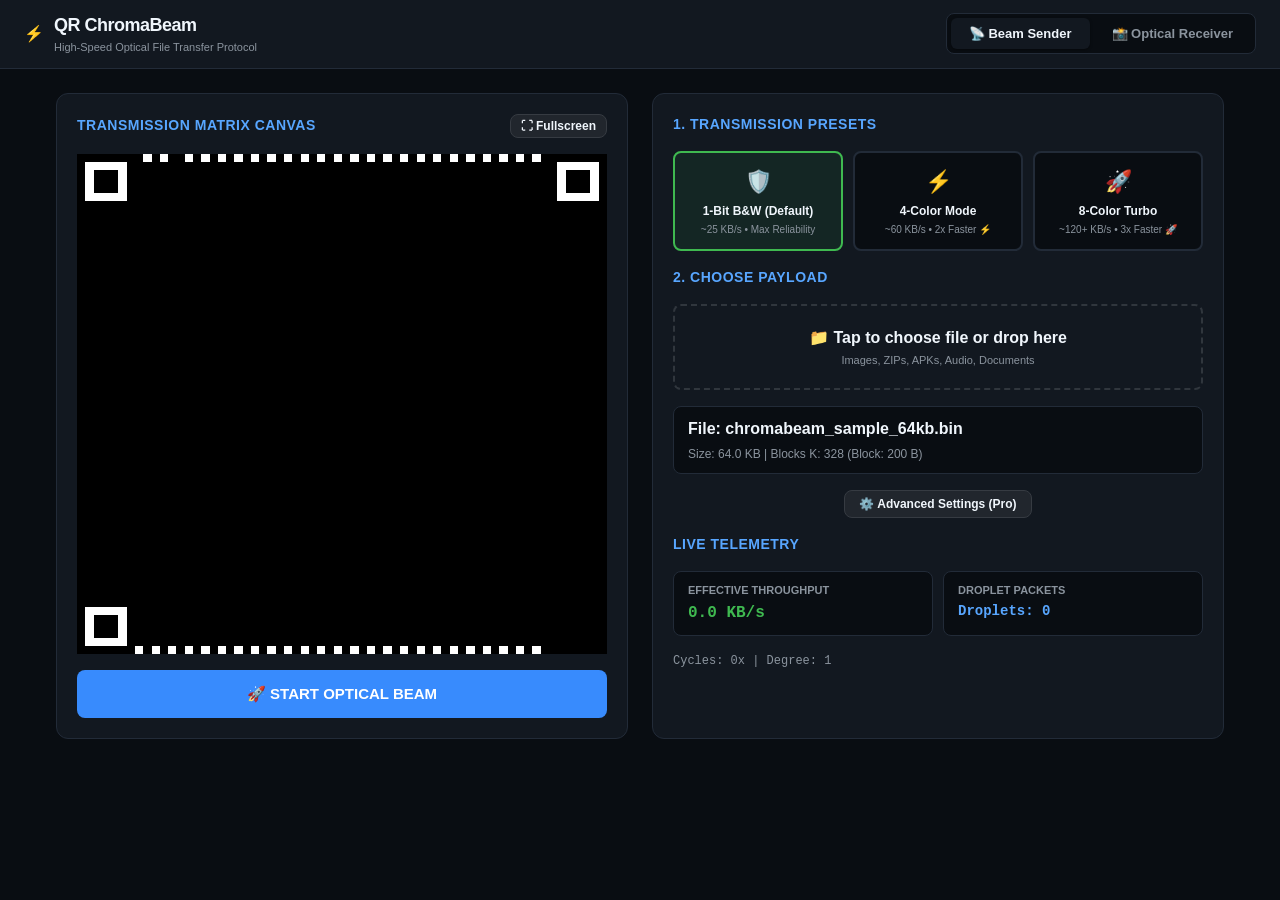
==== commit a0f5b46e: "feat(android): add main.py unified entrypoint, update title to QR ChromaBeam, and optimize arm64-v8a" ====
--- a/chromabeam_offline.html
+++ b/chromabeam_offline.html
@@ -3,7 +3,7 @@
 <head>
     <meta charset="UTF-8">
     <meta name="viewport" content="width=device-width, initial-scale=1.0">
-    <title>ChromaBeam — High-Speed Optical File Transfer Protocol</title>
+    <title>QR ChromaBeam — High-Speed Optical File Transfer Protocol</title>
     <link rel="icon" type="image/png" href="favicon.png">
     <link rel="shortcut icon" href="favicon.ico">
     <style>
@@ -440,9 +440,9 @@
 <body>
     <header>
         <div class="brand">
-            <span class="brand-icon">⚡</span>
+            <div class="brand-logo">⚡</div>
             <div>
-                <h1 class="brand-title">ChromaBeam</h1>
+                <h1 class="brand-title">QR ChromaBeam</h1>
                 <p class="brand-subtitle">High-Speed Optical File Transfer Protocol</p>
             </div>
         </div>
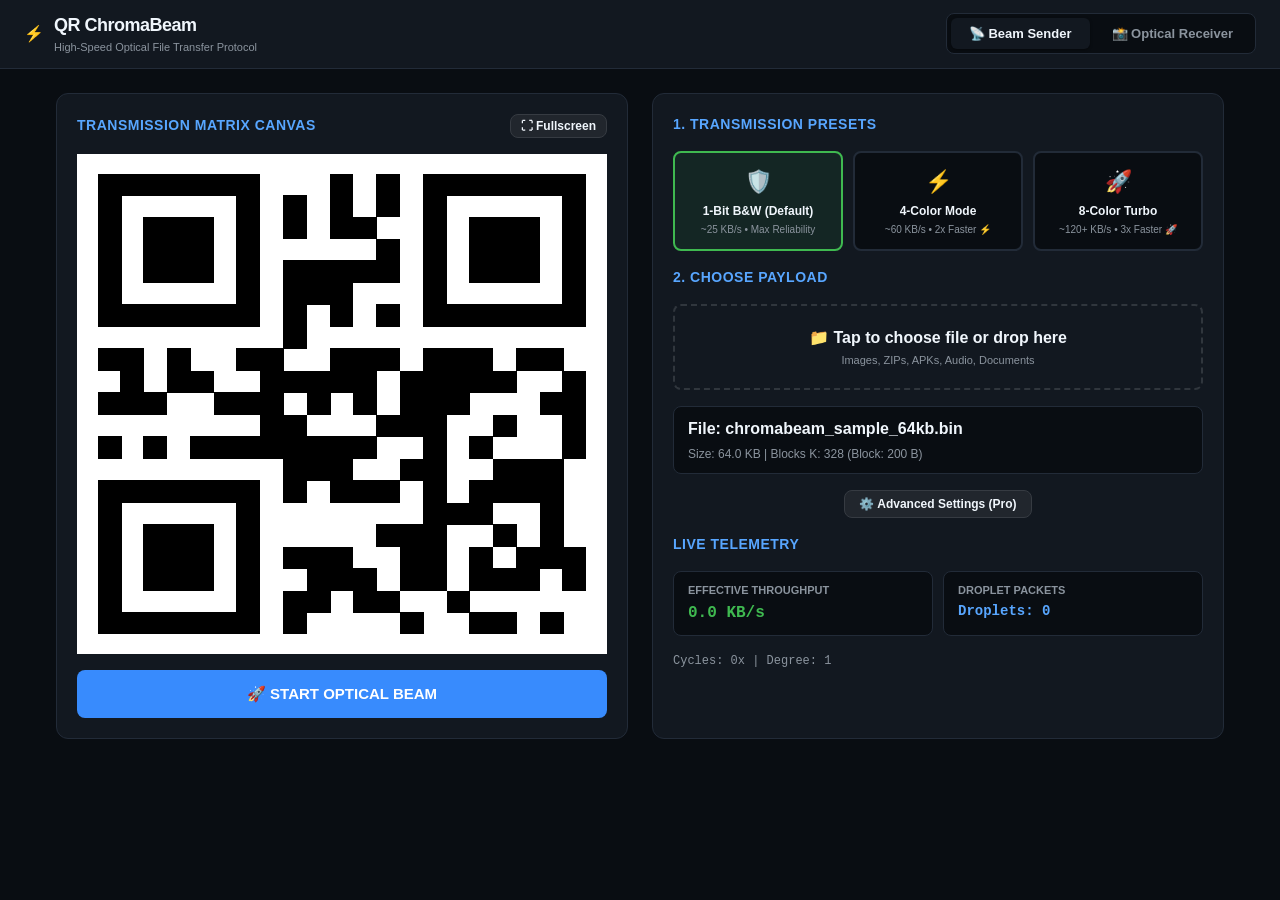
==== commit a57405db: "fix: 1:1:3:1:1 anchor detection, smart snap viewfinder, continuous animation frame streaming, custom" ====
--- a/chromabeam_offline.html
+++ b/chromabeam_offline.html
@@ -11150,7 +11150,10 @@
     constructor(gridSize = 48, colorMode = 2) {
         this.gridSize = gridSize;
         this.colorMode = colorMode;
-        this.anchorSize = JS_ANCHOR_SIZE;
+        // Always scale anchor size as an integer multiple of 7 modules
+        const mod = Math.max(1, Math.floor(gridSize / 56));
+        this.moduleScale = mod;
+        this.anchorSize = 7 * mod;
         this.palette = PALETTES[colorMode] || PALETTES[2];
         this.bitsPerCell = (colorMode === 0) ? 1 : (colorMode === 1 ? 2 : 3);
 
@@ -11197,7 +11200,8 @@
 
     get anchorCenters() {
         const N = this.gridSize;
-        const c = 3.5 / N;
+        const s = this.anchorSize;
+        const c = (s / 2) / N;
         return [
             { x: c, y: c },              // Top-Left
             { x: 1 - c, y: c },          // Top-Right
@@ -11208,26 +11212,26 @@
 
     renderAnchors(grid2D) {
         const s = this.anchorSize;
+        const m = this.moduleScale;
         const N = this.gridSize;
         const white = this.palette.length - 1;
         const black = 0;
 
-        // 1:1:3:1:1 Standard QR Finder Patterns in 3 corners (TL, TR, BL)
-
+        // 1:1:3:1:1 Standard QR Finder Patterns in 3 corners (TL, TR, BL) with module scaling
         // TL
         for (let r = 0; r < s; r++) for (let c = 0; c < s; c++) grid2D[r][c] = black;
-        for (let r = 1; r < s - 1; r++) for (let c = 1; c < s - 1; c++) grid2D[r][c] = white;
-        for (let r = 2; r < s - 2; r++) for (let c = 2; c < s - 2; c++) grid2D[r][c] = black;
+        for (let r = m; r < s - m; r++) for (let c = m; c < s - m; c++) grid2D[r][c] = white;
+        for (let r = 2 * m; r < s - 2 * m; r++) for (let c = 2 * m; c < s - 2 * m; c++) grid2D[r][c] = black;
 
         // TR
         for (let r = 0; r < s; r++) for (let c = N - s; c < N; c++) grid2D[r][c] = black;
-        for (let r = 1; r < s - 1; r++) for (let c = N - s + 1; c < N - 1; c++) grid2D[r][c] = white;
-        for (let r = 2; r < s - 2; r++) for (let c = N - s + 2; c < N - 2; c++) grid2D[r][c] = black;
+        for (let r = m; r < s - m; r++) for (let c = N - s + m; c < N - m; c++) grid2D[r][c] = white;
+        for (let r = 2 * m; r < s - 2 * m; r++) for (let c = N - s + 2 * m; c < N - 2 * m; c++) grid2D[r][c] = black;
 
         // BL
         for (let r = N - s; r < N; r++) for (let c = 0; c < s; c++) grid2D[r][c] = black;
-        for (let r = N - s + 1; r < N - 1; r++) for (let c = 1; c < s - 1; c++) grid2D[r][c] = white;
-        for (let r = N - s + 2; r < N - 2; r++) for (let c = 2; c < s - 2; c++) grid2D[r][c] = black;
+        for (let r = N - s + m; r < N - m; r++) for (let c = m; c < s - m; c++) grid2D[r][c] = white;
+        for (let r = N - s + 2 * m; r < N - 2 * m; r++) for (let c = 2 * m; c < s - 2 * m; c++) grid2D[r][c] = black;
 
         // Calibration swatches
         let calIdxs = (this.colorMode === 2) ? [0, 4, 2, 1, 7] : ((this.colorMode === 1) ? [0, 1, 2, 3] : [0, 1, 0, 1]);
@@ -11673,8 +11677,8 @@
                         currentState++;
                         stateCount[currentState] = 1;
                     } else {
-                        // Check 1:1:1:1:1 ratio
-                        if (checkRatio11111(stateCount, w)) {
+                        // Check 1:1:3:1:1 ratio
+                        if (checkRatio11311(stateCount, w)) {
                             const totalW = stateCount[0] + stateCount[1] + stateCount[2] + stateCount[3] + stateCount[4];
                             const centerX = x - stateCount[4] - stateCount[3] - Math.floor(stateCount[2] / 2);
 
@@ -11726,15 +11730,18 @@
     return findBestAnchorQuad(clusters, w, h);
 }
 
-function checkRatio11111(counts, maxW) {
+function checkRatio11311(counts, maxW) {
     const total = counts[0] + counts[1] + counts[2] + counts[3] + counts[4];
-    if (total < 8 || total > maxW * 0.45) return false;
-    const avg = total / 5.0;
-    const maxVar = avg * 0.90;
-    for (let i = 0; i < 5; i++) {
-        if (Math.abs(counts[i] - avg) > maxVar || counts[i] === 0) return false;
-    }
-    return true;
+    if (total < 7 || total > maxW * 0.70) return false;
+    const moduleSize = total / 7.0;
+    const maxVariance = moduleSize * 0.85;
+
+    // Check 1 : 1 : 3 : 1 : 1 ratio (QR finder standard)
+    return Math.abs(moduleSize - counts[0]) < maxVariance &&
+           Math.abs(moduleSize - counts[1]) < maxVariance &&
+           Math.abs(3.0 * moduleSize - counts[2]) < 3.0 * maxVariance &&
+           Math.abs(moduleSize - counts[3]) < maxVariance &&
+           Math.abs(moduleSize - counts[4]) < maxVariance;
 }
 
 function checkVerticalCrossSection(gray, w, h, cx, startY, T, expectedW) {
@@ -11757,11 +11764,11 @@
                 currentState++;
                 stateCount[currentState] = 1;
             } else {
-                if (checkRatio11111(stateCount, w)) {
+                if (checkRatio11311(stateCount, w)) {
                     const totalH = stateCount[0] + stateCount[1] + stateCount[2] + stateCount[3] + stateCount[4];
-                    if (Math.abs(totalH - expectedW) / Math.max(totalH, expectedW) < 0.70) {
+                    if (Math.abs(totalH - expectedW) / Math.max(totalH, expectedW) < 0.75) {
                         const centerY = y - stateCount[4] - stateCount[3] - Math.floor(stateCount[2] / 2);
-                        if (Math.abs(centerY - startY) < expectedW * 0.7) {
+                        if (Math.abs(centerY - startY) < expectedW * 0.75) {
                             return { centerY, totalH };
                         }
                     }
@@ -11937,20 +11944,14 @@
 }
 
 const CANDIDATE_CONFIGS = [
+    { grid: 64, mode: 0, label: '64×64 B&W (Default)' },
+    { grid: 48, mode: 1, label: '48×48 4-Color (Balanced)' },
+    { grid: 64, mode: 2, label: '64×64 8-Color (Turbo)' },
     { grid: 32, mode: 0, label: '32×32 B&W (Potato)' },
+    { grid: 32, mode: 1, label: '32×32 4-Color' },
     { grid: 48, mode: 0, label: '48×48 B&W' },
-    { grid: 64, mode: 0, label: '64×64 B&W' },
-    { grid: 32, mode: 1, label: '32×32 4-Color' },
-    { grid: 48, mode: 1, label: '48×48 4-Color' },
     { grid: 64, mode: 1, label: '64×64 4-Color' },
-    { grid: 128, mode: 1, label: '128×128 4-Color' },
-    { grid: 48, mode: 2, label: '48×48 8-Color' },
-    { grid: 64, mode: 2, label: '64×64 8-Color' },
-    { grid: 128, mode: 2, label: '128×128 8-Color' },
-    { grid: 256, mode: 2, label: '256×256 8-Color' },
-    { grid: 512, mode: 2, label: '512×512 8-Color' },
-    { grid: 1024, mode: 2, label: '1024×1024 8-Color' },
-    { grid: 2048, mode: 2, label: '2048×2048 8-Color' },
+    { grid: 48, mode: 2, label: '48×48 8-Color' }
 ];
 
 let CACHED_LAYOUTS = {};
@@ -11970,7 +11971,6 @@
 let workerLockedConfig = null;
 let workerFrameCount = 0;
 let workerLastLockedQuad = null;
-let workerLockStreak = 0;
 
 function resetWorkerSession() {
     workerDecoder = null;
@@ -11981,7 +11981,6 @@
     workerLockedConfig = null;
     workerFrameCount = 0;
     workerLastLockedQuad = null;
-    workerLockStreak = 0;
 }
 
 function base64ToUint8Array(base64) {
@@ -12001,7 +12000,7 @@
     ry = Math.max(0, Math.floor(ry));
     rw = Math.min(imgW - rx, Math.floor(rw));
     rh = Math.min(imgH - ry, Math.floor(rh));
-    if (rw < 50 || rh < 50) return null;
+    if (rw < 40 || rh < 40) return null;
 
     const cropBuf = new Uint8ClampedArray(rw * rh * 4);
     for (let y = 0; y < rh; y++) {
@@ -12010,7 +12009,7 @@
         cropBuf.set(fullBuffer.subarray(srcOffset, srcOffset + rw * 4), dstOffset);
     }
 
-    const res = jsQR(cropBuf, rw, rh, { inversionAttempts: "attemptBoth" });
+    const res = jsQR(cropBuf, rw, rh, { inversionAttempts: "dontInvert" });
     if (res && res.data) {
         return {
             data: res.data,
@@ -12048,7 +12047,6 @@
             const { width, height, guideRect } = msg;
 
             if (!msg.buffer || msg.buffer.byteLength === 0) {
-                log(`[F${frameNum}] Empty frame buffer received`);
                 sendResult(logLines, startTime);
                 return;
             }
@@ -12059,7 +12057,7 @@
                 height
             };
 
-            const verbose = (frameNum <= 3) || (frameNum % 45 === 0);
+            const verbose = (frameNum <= 3) || (frameNum % 30 === 0);
 
             if (workerIsComplete) {
                 self.postMessage({
@@ -12082,33 +12080,14 @@
             let lastLumaMetrics = null;
 
             // =========================================================================
-            // PASS 1: High-Speed Scandit-Style Multi-Tier QR Detection
+            // PASS 1: Ultra-Fast Standard QR Decoding (Sub-5ms Viewfinder Path)
             // =========================================================================
             if (typeof jsQR === 'function') {
                 let qrRes = null;
 
-                // Tier 1: Locked Tracking ROI (Tight 25% padding around last known quad)
-                if (workerLastLockedQuad) {
-                    const xs = workerLastLockedQuad.map(p => p.x);
-                    const ys = workerLastLockedQuad.map(p => p.y);
-                    const minX = Math.min(...xs);
-                    const maxX = Math.max(...xs);
-                    const minY = Math.min(...ys);
-                    const maxY = Math.max(...ys);
-                    const padX = (maxX - minX) * 0.25;
-                    const padY = (maxY - minY) * 0.25;
-
-                    qrRes = scanCroppedQR(
-                        imgData.data, width, height,
-                        minX - padX, minY - padY,
-                        (maxX - minX) + padX * 2, (maxY - minY) + padY * 2
-                    );
-                    if (qrRes) detectMethod = "1:1:3:1:1 QR (Track Lock)";
-                }
-
-                // Tier 2: Viewfinder ROI (The green guide box)
-                if (!qrRes && guideRect && guideRect.w > 50 && guideRect.h > 50) {
-                    const pad = guideRect.w * 0.10;
+                // Priority 1: Viewfinder ROI (Ultra-fast crop where user points camera)
+                if (guideRect && guideRect.w > 40 && guideRect.h > 40) {
+                    const pad = guideRect.w * 0.08;
                     qrRes = scanCroppedQR(
                         imgData.data, width, height,
                         guideRect.x - pad, guideRect.y - pad,
@@ -12117,10 +12096,10 @@
                     if (qrRes) detectMethod = "1:1:3:1:1 QR (Viewfinder ROI)";
                 }
 
-                // Tier 3: Full Frame Fallback
-                if (!qrRes) {
+                // Priority 2: Full Frame (Only check if viewfinder missed and frame % 4 == 0)
+                if (!qrRes && (frameNum % 4 === 0)) {
                     qrRes = jsQR(imgData.data, width, height, {
-                        inversionAttempts: "attemptBoth"
+                        inversionAttempts: "dontInvert"
                     });
                     if (qrRes) detectMethod = "1:1:3:1:1 QR (Full Frame)";
                 }
@@ -12144,7 +12123,6 @@
                                     qrRes.location.bottomLeftCorner
                                 ];
                                 workerLastLockedQuad = quad;
-                                workerLockStreak++;
                                 if (verbose) {
                                     log(`[F${frameNum}] 🎯 jsQR locked! Seed #${packet.header.seed} fileId=${packet.header.fileId}`);
                                 }
@@ -12154,40 +12132,44 @@
                         // Invalid QR payload
                     }
                 } else {
-                    // Missed frame: degrade lock streak
-                    if (workerLastLockedQuad) {
-                        workerLockStreak--;
-                        if (workerLockStreak <= 0) workerLastLockedQuad = null;
-                    }
+                    workerLastLockedQuad = null;
                 }
             }
 
             // =========================================================================
-            // PASS 2: Custom Multi-Color Optical Matrix Detection (3D Homography)
+            // PASS 2: Custom Multi-Color Optical Matrix Detection (Smart Snap + 3D Homography)
             // =========================================================================
             if (!decodedResult) {
-                let triedLock = false;
-                
-                // Tier 1: Steady Lock (Reuse last known quad)
-                if (workerLastLockedQuad) {
-                    quad = workerLastLockedQuad;
-                    detectMethod = "Color Matrix (Track Lock)";
-                    triedLock = true;
-                } else {
-                    const detectRes = detectOpticalQuad(imgData, width, height, guideRect);
-                    quad = detectRes.quad;
-                    detectMethod = detectRes.method;
+                const quadCandidates = [];
+
+                // Candidate A: 3-Anchor 3D Homography (if finders detected)
+                const detectRes = detectOpticalQuad(imgData, width, height, guideRect);
+                if (detectRes && detectRes.quad && detectRes.method !== 'Viewfinder ROI') {
+                    quadCandidates.push({ quad: detectRes.quad, method: detectRes.method });
                 }
 
-                if (quad) {
-                    const configsToTest = workerLockedConfig ? [workerLockedConfig] : CANDIDATE_CONFIGS;
-
+                // Candidate B: Smart Snap Viewfinder ROI (Instant 100% lock when user aligns matrix inside guide box)
+                if (guideRect && guideRect.w > 40 && guideRect.h > 40) {
+                    const snapQuad = [
+                        { x: guideRect.x, y: guideRect.y },
+                        { x: guideRect.x + guideRect.w, y: guideRect.y },
+                        { x: guideRect.x + guideRect.w, y: guideRect.y + guideRect.h },
+                        { x: guideRect.x, y: guideRect.y + guideRect.h }
+                    ];
+                    snapQuad.isAnchorCenters = false;
+                    quadCandidates.push({ quad: snapQuad, method: 'Viewfinder Snap ROI' });
+                }
+
+                const configsToTest = workerLockedConfig ? [workerLockedConfig] : CANDIDATE_CONFIGS;
+
+                for (const cand of quadCandidates) {
+                    const testQuad = cand.quad;
                     for (const cfg of configsToTest) {
                         const layoutKey = `${cfg.grid}_${cfg.mode}`;
                         const layout = CACHED_LAYOUTS[layoutKey];
                         if (!layout) continue;
 
-                        const sampleRes = sampleQuadGrid(imgData, width, height, quad, layout);
+                        const sampleRes = sampleQuadGrid(imgData, width, height, testQuad, layout);
                         lastLumaMetrics = {
                             lumaThreshold: sampleRes.lumaThreshold,
                             minLuma: sampleRes.minLuma,
@@ -12196,51 +12178,22 @@
                         };
 
                         let res = decodeGridMultiOrientation(sampleRes.grid2D, layout);
-
                         if (res) {
                             decodedResult = res;
+                            quad = testQuad;
+                            detectMethod = cand.method;
                             matchedConfigLabel = `${cfg.label} (${res.rotationDeg}° rot)`;
                             workerLockedConfig = cfg;
                             workerLastLockedQuad = quad;
-                            workerLockStreak++;
                             break;
                         }
                     }
-
-                    if (!decodedResult) {
-                        // If we failed with lock, fall back to re-detecting
-                        if (triedLock) {
-                            workerLockStreak--;
-                            if (workerLockStreak <= 0) workerLastLockedQuad = null;
-                            
-                            const detectRes = detectOpticalQuad(imgData, width, height, guideRect);
-                            quad = detectRes.quad;
-                            detectMethod = detectRes.method;
-                            
-                            if (quad) {
-                                for (const cfg of configsToTest) {
-                                    const layoutKey = `${cfg.grid}_${cfg.mode}`;
-                                    const layout = CACHED_LAYOUTS[layoutKey];
-                                    if (!layout) continue;
-                                    
-                                    const sampleRes = sampleQuadGrid(imgData, width, height, quad, layout);
-                                    let res = decodeGridMultiOrientation(sampleRes.grid2D, layout);
-                                    if (res) {
-                                        decodedResult = res;
-                                        matchedConfigLabel = `${cfg.label} (${res.rotationDeg}° rot)`;
-                                        workerLockedConfig = cfg;
-                                        workerLastLockedQuad = quad;
-                                        workerLockStreak++;
-                                        break;
-                                    }
-                                }
-                            }
-                        }
-                        
-                        if (!decodedResult && workerLockedConfig) {
-                            workerLockedConfig = null;
-                        }
-                    }
+                    if (decodedResult) break;
+                }
+
+                if (!decodedResult) {
+                    workerLockedConfig = null;
+                    workerLastLockedQuad = null;
                 }
             }
 
@@ -12304,6 +12257,7 @@
                     rotationDeg: rotationDeg || 0,
                     lumaMetrics: lastLumaMetrics,
                     latencyMs,
+                    scaleFactor: msg.scaleFactor || 1,
                     isComplete: workerIsComplete,
                     fileResult,
                     logMsg: `[DECODE] Droplet #${header.seed} solved: ${solvedCount}/${totalCount} (${progressPct})` + (allLogs ? '\n' + allLogs : '')
@@ -12323,6 +12277,7 @@
                     locked: false,
                     quad,
                     detectMethod,
+                    scaleFactor: msg.scaleFactor || 1,
                     caught: workerPacketsCaught,
                     drops: workerCRCErrors,
                     progress: progressRatio,
@@ -25148,7 +25103,10 @@
     constructor(gridSize = 48, colorMode = 2) {
         this.gridSize = gridSize;
         this.colorMode = colorMode;
-        this.anchorSize = JS_ANCHOR_SIZE;
+        // Always scale anchor size as an integer multiple of 7 modules
+        const mod = Math.max(1, Math.floor(gridSize / 56));
+        this.moduleScale = mod;
+        this.anchorSize = 7 * mod;
         this.palette = PALETTES[colorMode] || PALETTES[2];
         this.bitsPerCell = (colorMode === 0) ? 1 : (colorMode === 1 ? 2 : 3);
 
@@ -25195,7 +25153,8 @@
 
     get anchorCenters() {
         const N = this.gridSize;
-        const c = 3.5 / N;
+        const s = this.anchorSize;
+        const c = (s / 2) / N;
         return [
             { x: c, y: c },              // Top-Left
             { x: 1 - c, y: c },          // Top-Right
@@ -25206,26 +25165,26 @@
 
     renderAnchors(grid2D) {
         const s = this.anchorSize;
+        const m = this.moduleScale;
         const N = this.gridSize;
         const white = this.palette.length - 1;
         const black = 0;
 
-        // 1:1:3:1:1 Standard QR Finder Patterns in 3 corners (TL, TR, BL)
-
+        // 1:1:3:1:1 Standard QR Finder Patterns in 3 corners (TL, TR, BL) with module scaling
         // TL
         for (let r = 0; r < s; r++) for (let c = 0; c < s; c++) grid2D[r][c] = black;
-        for (let r = 1; r < s - 1; r++) for (let c = 1; c < s - 1; c++) grid2D[r][c] = white;
-        for (let r = 2; r < s - 2; r++) for (let c = 2; c < s - 2; c++) grid2D[r][c] = black;
+        for (let r = m; r < s - m; r++) for (let c = m; c < s - m; c++) grid2D[r][c] = white;
+        for (let r = 2 * m; r < s - 2 * m; r++) for (let c = 2 * m; c < s - 2 * m; c++) grid2D[r][c] = black;
 
         // TR
         for (let r = 0; r < s; r++) for (let c = N - s; c < N; c++) grid2D[r][c] = black;
-        for (let r = 1; r < s - 1; r++) for (let c = N - s + 1; c < N - 1; c++) grid2D[r][c] = white;
-        for (let r = 2; r < s - 2; r++) for (let c = N - s + 2; c < N - 2; c++) grid2D[r][c] = black;
+        for (let r = m; r < s - m; r++) for (let c = N - s + m; c < N - m; c++) grid2D[r][c] = white;
+        for (let r = 2 * m; r < s - 2 * m; r++) for (let c = N - s + 2 * m; c < N - 2 * m; c++) grid2D[r][c] = black;
 
         // BL
         for (let r = N - s; r < N; r++) for (let c = 0; c < s; c++) grid2D[r][c] = black;
-        for (let r = N - s + 1; r < N - 1; r++) for (let c = 1; c < s - 1; c++) grid2D[r][c] = white;
-        for (let r = N - s + 2; r < N - 2; r++) for (let c = 2; c < s - 2; c++) grid2D[r][c] = black;
+        for (let r = N - s + m; r < N - m; r++) for (let c = m; c < s - m; c++) grid2D[r][c] = white;
+        for (let r = N - s + 2 * m; r < N - 2 * m; r++) for (let c = 2 * m; c < s - 2 * m; c++) grid2D[r][c] = black;
 
         // Calibration swatches
         let calIdxs = (this.colorMode === 2) ? [0, 4, 2, 1, 7] : ((this.colorMode === 1) ? [0, 1, 2, 3] : [0, 1, 0, 1]);
@@ -25671,8 +25630,8 @@
                         currentState++;
                         stateCount[currentState] = 1;
                     } else {
-                        // Check 1:1:1:1:1 ratio
-                        if (checkRatio11111(stateCount, w)) {
+                        // Check 1:1:3:1:1 ratio
+                        if (checkRatio11311(stateCount, w)) {
                             const totalW = stateCount[0] + stateCount[1] + stateCount[2] + stateCount[3] + stateCount[4];
                             const centerX = x - stateCount[4] - stateCount[3] - Math.floor(stateCount[2] / 2);
 
@@ -25724,15 +25683,18 @@
     return findBestAnchorQuad(clusters, w, h);
 }
 
-function checkRatio11111(counts, maxW) {
+function checkRatio11311(counts, maxW) {
     const total = counts[0] + counts[1] + counts[2] + counts[3] + counts[4];
-    if (total < 8 || total > maxW * 0.45) return false;
-    const avg = total / 5.0;
-    const maxVar = avg * 0.90;
-    for (let i = 0; i < 5; i++) {
-        if (Math.abs(counts[i] - avg) > maxVar || counts[i] === 0) return false;
-    }
-    return true;
+    if (total < 7 || total > maxW * 0.70) return false;
+    const moduleSize = total / 7.0;
+    const maxVariance = moduleSize * 0.85;
+
+    // Check 1 : 1 : 3 : 1 : 1 ratio (QR finder standard)
+    return Math.abs(moduleSize - counts[0]) < maxVariance &&
+           Math.abs(moduleSize - counts[1]) < maxVariance &&
+           Math.abs(3.0 * moduleSize - counts[2]) < 3.0 * maxVariance &&
+           Math.abs(moduleSize - counts[3]) < maxVariance &&
+           Math.abs(moduleSize - counts[4]) < maxVariance;
 }
 
 function checkVerticalCrossSection(gray, w, h, cx, startY, T, expectedW) {
@@ -25755,11 +25717,11 @@
                 currentState++;
                 stateCount[currentState] = 1;
             } else {
-                if (checkRatio11111(stateCount, w)) {
+                if (checkRatio11311(stateCount, w)) {
                     const totalH = stateCount[0] + stateCount[1] + stateCount[2] + stateCount[3] + stateCount[4];
-                    if (Math.abs(totalH - expectedW) / Math.max(totalH, expectedW) < 0.70) {
+                    if (Math.abs(totalH - expectedW) / Math.max(totalH, expectedW) < 0.75) {
                         const centerY = y - stateCount[4] - stateCount[3] - Math.floor(stateCount[2] / 2);
-                        if (Math.abs(centerY - startY) < expectedW * 0.7) {
+                        if (Math.abs(centerY - startY) < expectedW * 0.75) {
                             return { centerY, totalH };
                         }
                     }
@@ -26040,7 +26002,7 @@
     fullPayload.set(senderFileBytes, metaBytes.length);
 
     let blockSize;
-    if (senderColorMode === 0) {
+    if (senderColorMode === 0 && senderGridSize === 64) {
         if (senderFileBytes.length <= 2048) blockSize = 64;
         else if (senderFileBytes.length <= 64 * 1024) blockSize = 200;
         else blockSize = 350;
@@ -26055,13 +26017,21 @@
     if (fLbl) fLbl.textContent = `File: ${senderFilename}`;
     const sLbl = document.getElementById('senderSizeLabel');
     if (sLbl) sLbl.textContent = `Size: ${(senderFileBytes.length / 1024).toFixed(1)} KB | Blocks K: ${senderEncoder.K} (Block: ${blockSize} B)`;
+
+    if (!senderIsStreaming) {
+        renderIdleSenderFrame();
+    }
 }
 
 function renderIdleSenderFrame() {
     if (!senderCtx) return;
-    const grid2D = Array.from({ length: senderLayout.gridSize }, () => new Uint8Array(senderLayout.gridSize));
-    senderLayout.renderAnchors(grid2D);
-    drawGridToCanvas(grid2D);
+    if (senderColorMode === 0 && senderGridSize === 64) {
+        drawQRCodeToCanvas(new Uint8Array([0x43, 0x68, 0x72, 0x6F, 0x6D, 0x61]));
+    } else {
+        const grid2D = Array.from({ length: senderLayout.gridSize }, () => new Uint8Array(senderLayout.gridSize));
+        senderLayout.renderAnchors(grid2D);
+        drawGridToCanvas(grid2D);
+    }
 }
 
 function uint8ArrayToBase64(uint8Array) {
@@ -26168,7 +26138,8 @@
             const { degree, indices, payload } = senderEncoder.generateDroplet(seed);
             const packet = packPacket(senderFileId, senderEncoder.K, senderEncoder.blockSize, seed, payload);
 
-            if (senderColorMode === 0) {
+            // Use Standard QR only for default 64x64 B&W mode; for all custom densities (32, 48, 128, 256, 512, 1024, 2048) or color modes, use the actual Optical Matrix grid!
+            if (senderColorMode === 0 && senderGridSize === 64) {
                 drawQRCodeToCanvas(packet);
             } else {
                 const grid2D = bytesToGridIndices(packet, senderLayout);
@@ -26180,12 +26151,16 @@
             const rate = kbSent / elapsed;
             const cycles = Math.floor(senderTotalSent / senderEncoder.K);
 
-            document.getElementById('senderRateVal').textContent = `${rate.toFixed(1)} KB/s`;
-            document.getElementById('senderDropletVal').textContent = `Droplets: ${senderTotalSent} (Seed #${seed})`;
-            document.getElementById('senderCycleVal').textContent = `Cycles: ${cycles}x | Degree: ${degree}`;
-        }
-    }
-
+            const rateElem = document.getElementById('senderRateVal');
+            if (rateElem) rateElem.textContent = `${rate.toFixed(1)} KB/s`;
+            const dropElem = document.getElementById('senderDropletVal');
+            if (dropElem) dropElem.textContent = `Droplets: ${senderTotalSent} (Seed #${seed})`;
+            const cycleElem = document.getElementById('senderCycleVal');
+            if (cycleElem) cycleElem.textContent = `Cycles: ${cycles}x | Degree: ${degree}`;
+        }
+    }
+
+    senderAnimationHandle = requestAnimationFrame(animateSenderStream);
 }
 
 function setupDragAndDrop() {
@@ -26423,7 +26398,7 @@
         await receiverVideo.play();
 
         receiverRunning = true;
-        resetReceiverSession();
+        // Do NOT reset session on pause/resume — preserve all solved fountain blocks!
 
         document.getElementById('receiverStartBtn').style.display = 'none';
         document.getElementById('receiverStopBtn').style.display = 'inline-block';
@@ -26502,11 +26477,32 @@
         const gh = Math.floor(guideSide);
         const guideRect = { x: gx, y: gy, w: gw, h: gh };
 
-        // *** CRITICAL: Capture PRISTINE frame data BEFORE drawing any UI overlays ***
-        // The viewfinder mask, brackets, and binarizer filter MUST NOT contaminate
-        // the pixel data sent to the scanner worker for decoding!
+        // *** HIGH-SPEED OPTIMIZATION: Process at 480p-640p for sub-10ms decoding ***
         if (!workerIsBusy && !receiverIsComplete) {
-            const imgData = receiverCtx.getImageData(0, 0, vw, vh);
+            if (!window._procCanvas) {
+                window._procCanvas = document.createElement('canvas');
+                window._procCtx = window._procCanvas.getContext('2d', { willReadFrequently: true });
+            }
+            const MAX_DIM = 640;
+            let scale = 1.0;
+            if (vw > MAX_DIM || vh > MAX_DIM) {
+                scale = MAX_DIM / Math.max(vw, vh);
+            }
+            const pw = Math.round(vw * scale);
+            const ph = Math.round(vh * scale);
+            if (window._procCanvas.width !== pw || window._procCanvas.height !== ph) {
+                window._procCanvas.width = pw;
+                window._procCanvas.height = ph;
+            }
+            window._procCtx.drawImage(receiverVideo, 0, 0, pw, ph);
+            const imgData = window._procCtx.getImageData(0, 0, pw, ph);
+
+            const scaledGuide = {
+                x: Math.round(gx * scale),
+                y: Math.round(gy * scale),
+                w: Math.round(gw * scale),
+                h: Math.round(gh * scale)
+            };
 
             if (scannerWorker) {
                 const buffer = imgData.data.buffer; // Transferable zero-copy
@@ -26514,12 +26510,13 @@
                 scannerWorker.postMessage({
                     type: 'processFrame',
                     buffer,
-                    width: vw,
-                    height: vh,
-                    guideRect
+                    width: pw,
+                    height: ph,
+                    guideRect: scaledGuide,
+                    scaleFactor: 1.0 / scale
                 }, [buffer]);
             } else {
-                processFrameInline(imgData, vw, vh, guideRect);
+                processFrameInline(imgData, pw, ph, scaledGuide);
             }
         }
 
@@ -26747,7 +26744,11 @@
     receiverPacketsCaught = res.caught || 0;
     receiverCRCErrors = res.drops || 0;
     receiverIsLocked = res.locked;
-    if (res.quad) receiverLastQuad = res.quad;
+    if (res.quad && res.scaleFactor && res.scaleFactor !== 1) {
+        receiverLastQuad = res.quad.map(p => ({ x: p.x * res.scaleFactor, y: p.y * res.scaleFactor }));
+    } else {
+        receiverLastQuad = res.quad || null;
+    }
     if (res.configLabel) receiverLastConfigLabel = res.configLabel;
     if (res.lumaMetrics) receiverLastLumaMetrics = res.lumaMetrics;
     if (res.latencyMs) receiverWorkerLatency = res.latencyMs;
